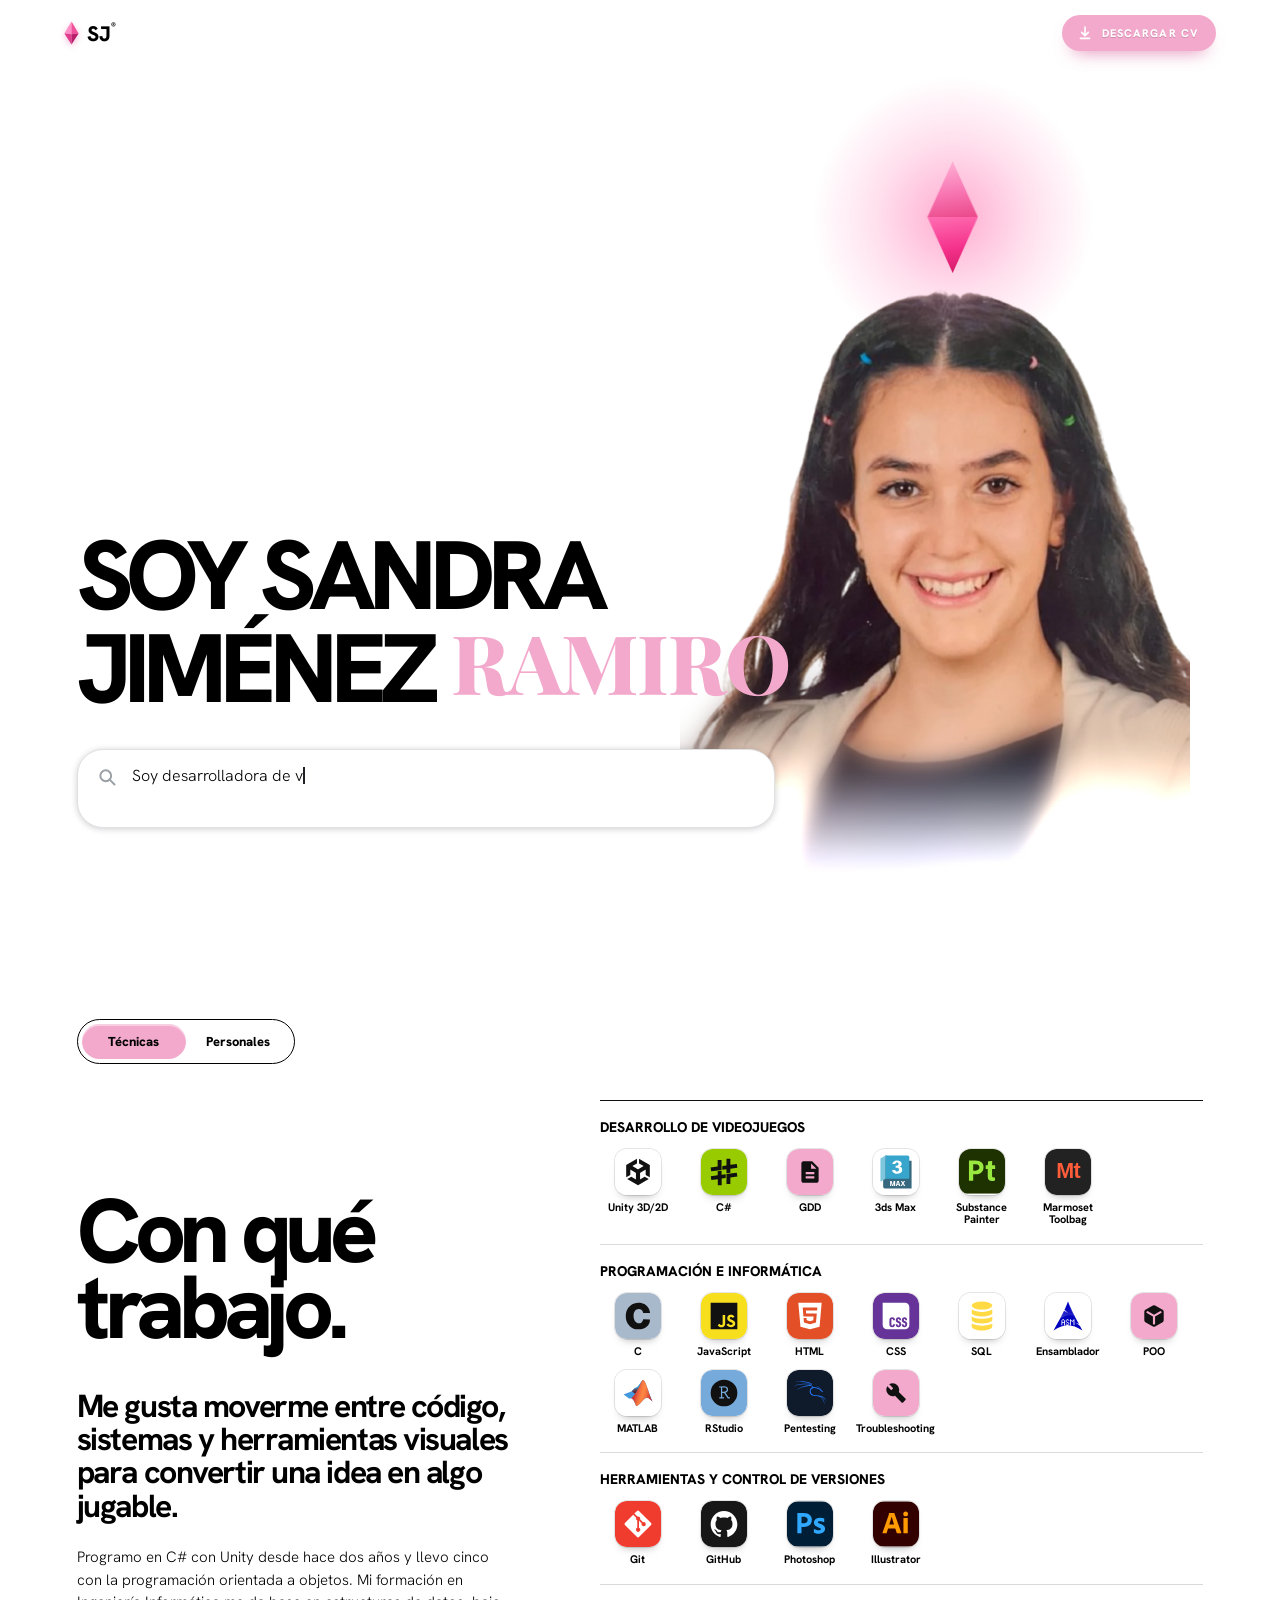
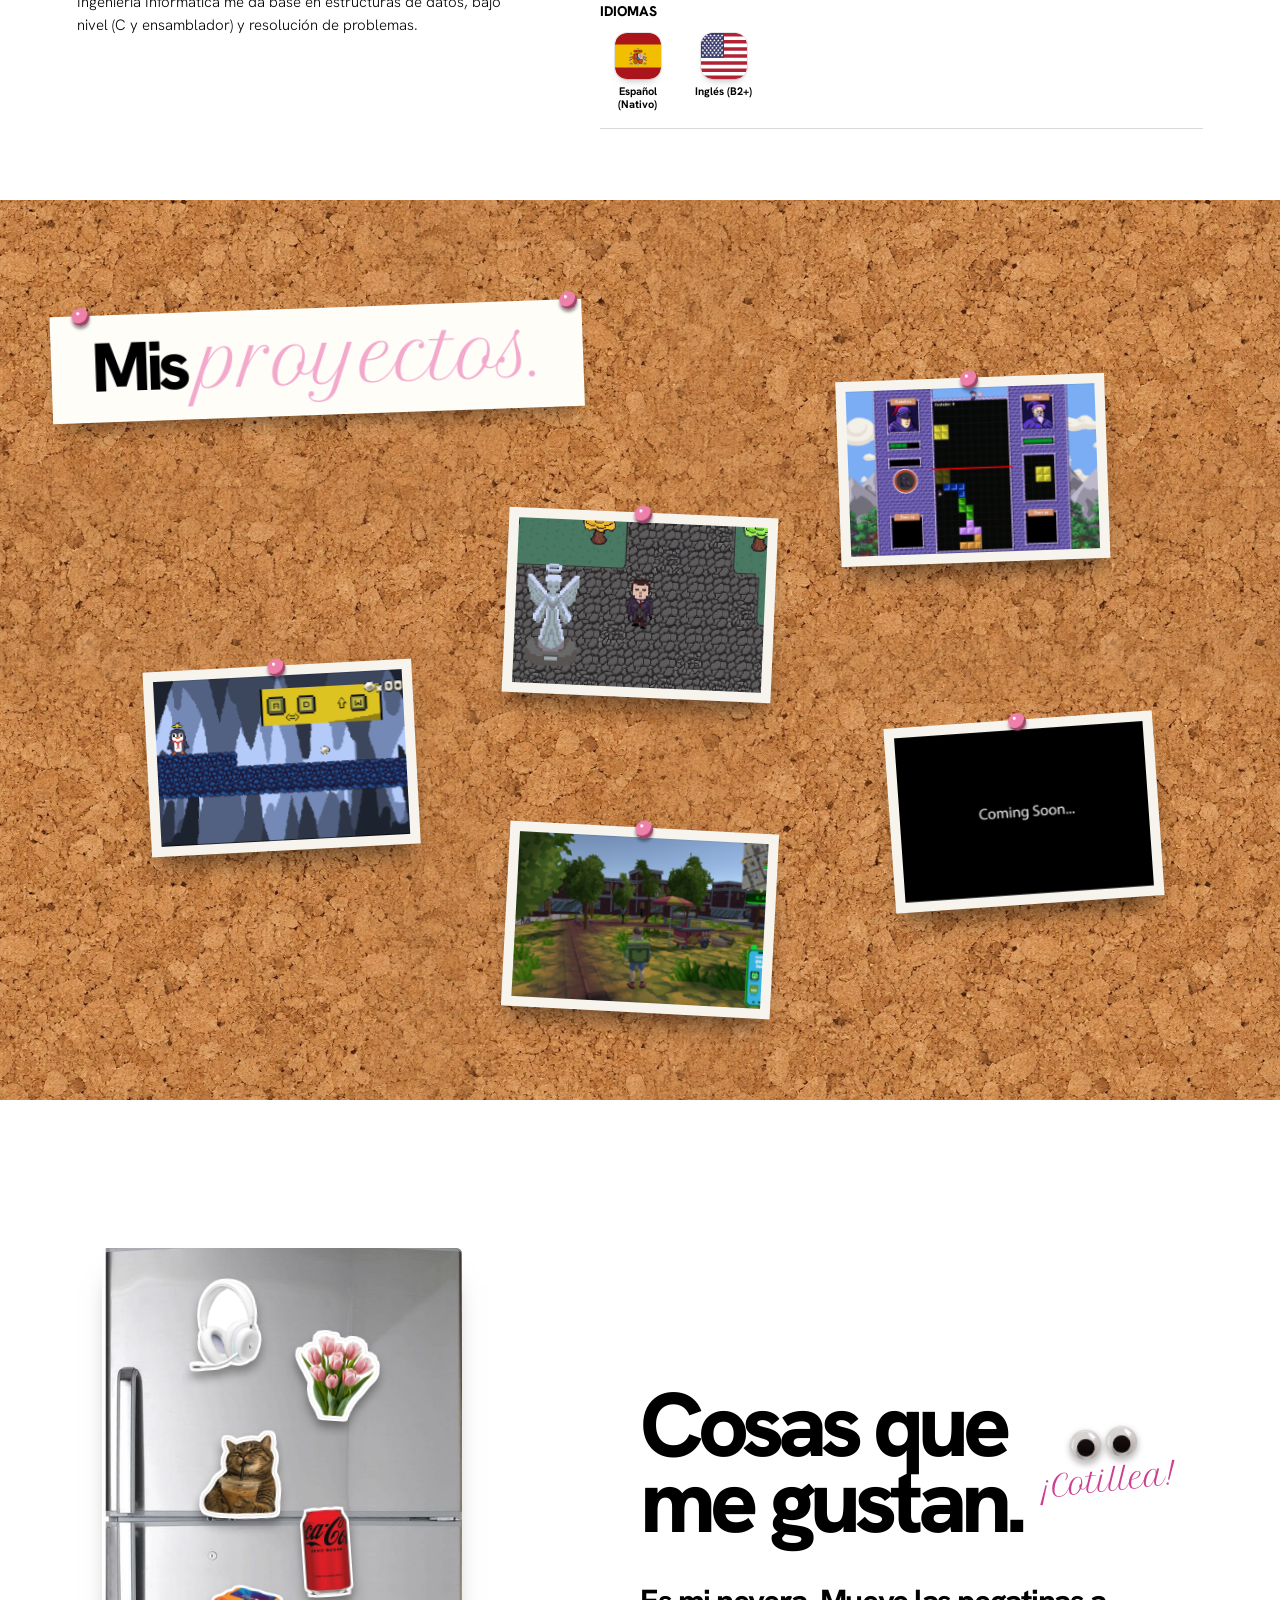
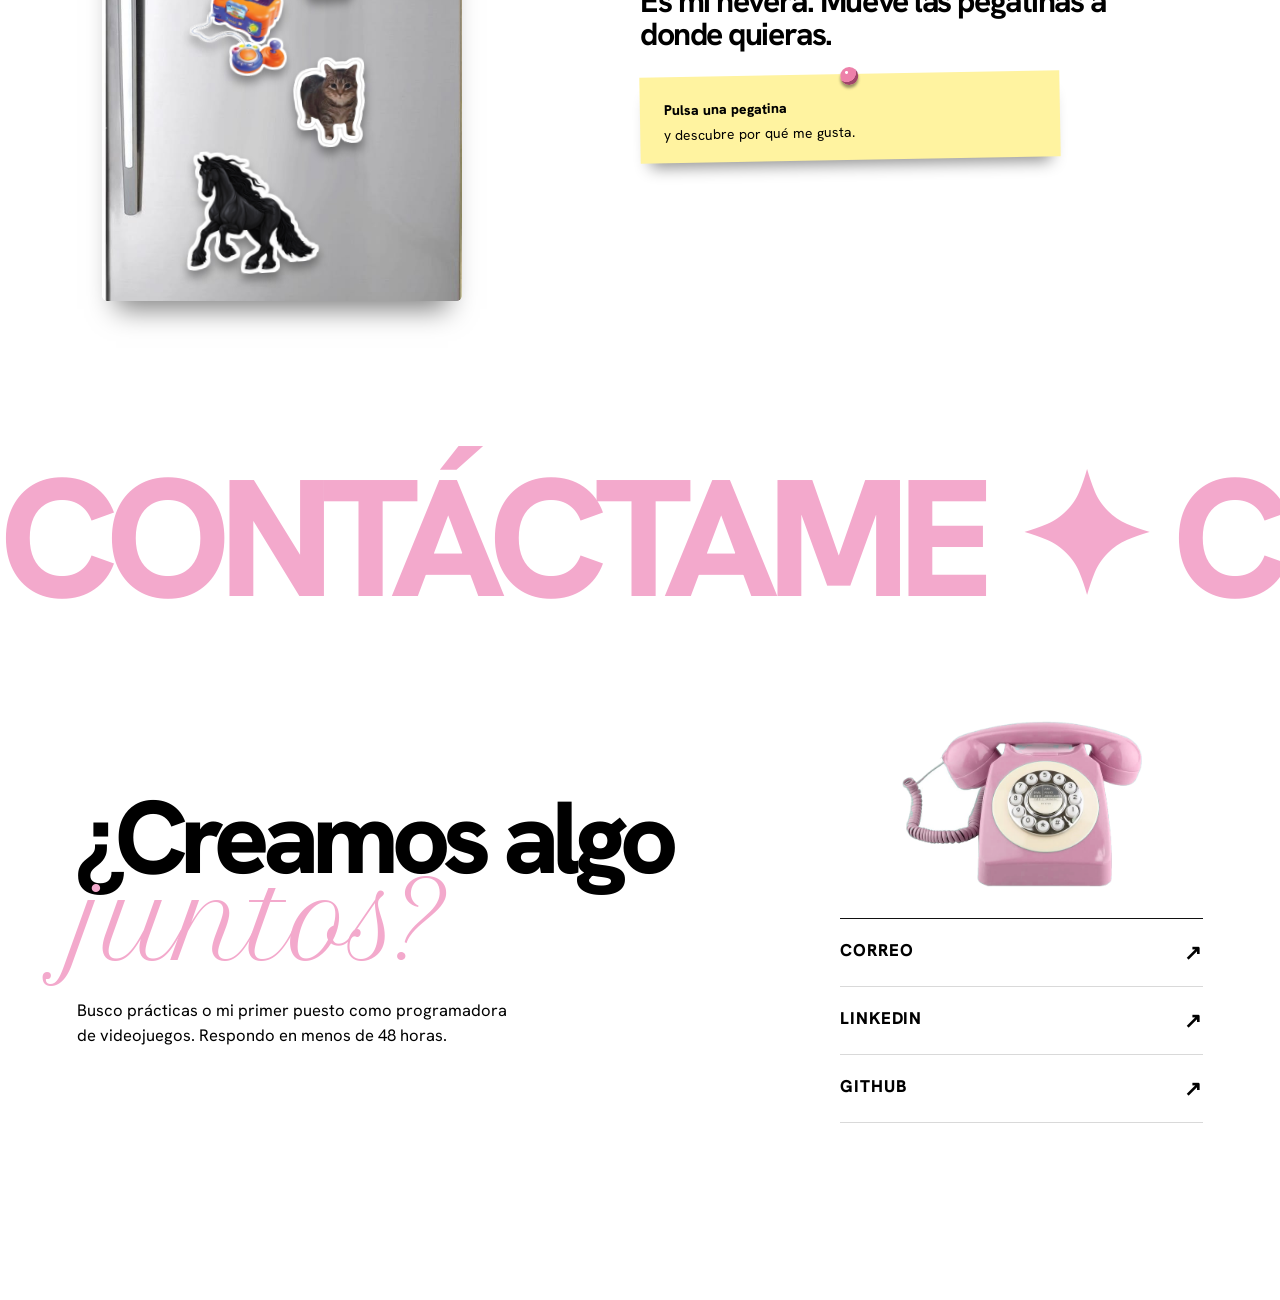
==== index.html @ c9db54e5 "Add files via upload" ====
<!--
  ════════════════════════════════════════════════════════════════
  PORTFOLIO DE SANDRA JIMÉNEZ RAMIRO
  index.html: estructura y contenido de la página (una sola página).
  El aspecto está en style.css y la interactividad en script.js.
  ════════════════════════════════════════════════════════════════
-->
<!doctype html>
<html lang="es">
<head>
  <!-- Codificación de caracteres: permite tildes, ñ y emojis -->
  <meta charset="utf-8">
  <!-- Hace que la web se adapte al ancho de cada dispositivo (móvil, tablet, ordenador) -->
  <meta name="viewport" content="width=device-width,initial-scale=1">
  <!-- Descripción que muestran los buscadores como Google -->
  <meta name="description" content="Sandra Jiménez Ramiro — Portfolio de Diseño y Desarrollo de Videojuegos.">
  <!-- Título de la pestaña del navegador -->
  <title>Sandra Jiménez Ramiro — Portfolio</title>
  <!-- Conexión anticipada con Google Fonts para que la tipografía cargue antes -->
  <link rel="preconnect" href="https://fonts.googleapis.com">
  <link rel="preconnect" href="https://fonts.gstatic.com" crossorigin>
  <!-- Tipografía principal: Hanken Grotesk (pesos 300, 400, 700 y 800) -->
  <link href="https://fonts.googleapis.com/css2?family=Hanken+Grotesk:wght@300;400;700;800&display=swap" rel="stylesheet">
  <!-- Iconos de la pestaña (favicon) y del acceso directo en iPhone -->
  <link rel="icon" href="assets/favicon.svg" type="image/svg+xml">
  <link rel="icon" href="assets/favicon-32.png" sizes="32x32" type="image/png">
  <link rel="apple-touch-icon" href="assets/apple-touch-icon.png">
  <!-- Hoja de estilos de toda la página -->
  <link rel="stylesheet" href="style.css">
</head>
<body>

<!-- Iconos reutilizables (sprite SVG): "i-image" es el icono de foto vacía y "i-play" el triángulo de reproducir.
     Se usan más abajo con <use href="#i-image"/>. Este bloque no se ve en pantalla. -->
<svg width="0" height="0" style="position:absolute" aria-hidden="true">
  <symbol id="i-image" viewBox="0 0 24 24" fill="none" stroke="currentColor" stroke-width="1.5" stroke-linecap="round" stroke-linejoin="round"><rect x="3" y="4" width="18" height="16" rx="2"/><circle cx="9" cy="10" r="1.6"/><path d="M21 16l-5.5-5.5L6 20"/></symbol>
  <symbol id="i-play" viewBox="0 0 24 24"><path d="M8 5.5v13l11-6.5z" fill="currentColor"/></symbol>
</svg>

<!-- ═════════ BARRA SUPERIOR: logo con plumbob a la izquierda y botón del CV a la derecha ═════════ -->
<header class="topbar">
  <!-- Logo: plumbob + "SJ®". Al pulsarlo vuelve al principio de la página -->
  <a class="brand" href="#top" aria-label="Sandra Jiménez, volver arriba"><svg class="brand-pb" viewBox="13 2 38 60" aria-hidden="true"><polygon points="32,3 14,33 32,35" fill="#FF8DC6"/><polygon points="32,3 50,33 32,35" fill="#F0509A"/><polygon points="14,33 32,61 32,35" fill="#E03B8C"/><polygon points="50,33 32,61 32,35" fill="#B81F6A"/></svg><b>SJ<span>®</span></b></a>
  <!-- Botón para descargar el CV (el PDF está en assets/cv/) -->
  <a class="cv-button cv-nav" href="assets/cv/CV_Sandra_Jimenez_Ramiro.pdf" download="CV_Sandra_Jimenez_Ramiro.pdf"><svg viewBox="0 0 24 24" fill="none" stroke="currentColor" stroke-width="2.4" stroke-linecap="round" stroke-linejoin="round" aria-hidden="true"><path d="M12 3v12"/><path d="M7 11l5 5 5-5"/><path d="M5 20h14"/></svg>DESCARGAR CV</a>
</header>

<!-- Contenido principal de la página -->
<main id="top">

  <!-- ═════════ PORTADA: nombre, buscador con el texto que se escribe solo y foto con el plumbob ═════════ -->
  <section class="hero">
    <div class="hero-copy-wrap">
      <!-- Nombre. "RAMIRO" va dos veces: la primera (invisible) reserva el hueco y la segunda (#ram) cambia de tipografía -->
      <div class="hero-title">
        <h1>SOY SANDRA<br><span>JIMÉNEZ</span> <em class="ram"><span class="ram-size">RAMIRO</span><span id="ram" aria-hidden="true">RAMIRO</span></em></h1>
      </div>
      <!-- Barra tipo buscador: script.js escribe este texto letra a letra -->
      <div class="type-bar search"><svg viewBox="0 0 24 24" aria-hidden="true"><circle cx="10.5" cy="10.5" r="6.5"/><path d="M15.5 15.5L21 21"/></svg><p id="type-text">Soy desarrolladora de videojuegos con base en Ingeniería Informática. <b>Programo gameplay e integro sistemas en Unity y C#.</b></p></div>
    </div>


    <!-- Foto de Sandra con el plumbob 3D que gira encima (las caras del plumbob las crea script.js) -->
    <div class="me-stage">
      <img draggable="false" src="assets/me-hero.webp" alt="Sandra Jiménez Ramiro" width="439" height="568" fetchpriority="high">
      <div class="pb-wrap" aria-hidden="true"><i class="pb-glow"></i><i class="sp sp1"></i><i class="sp sp2"></i><i class="sp sp3"></i><div class="pb-scene"><div class="plumbob" id="plumbob"></div></div></div>
    </div>

  </section>


  <!-- ═════════ HABILIDADES: interruptor entre técnicas y personales ═════════ -->
  <section id="skills" class="skills-section">
    <!-- Interruptor de dos pestañas. La bolita rosa (.sk-thumb) se desliza a la pestaña activa -->
    <div class="sk-switch" role="tablist" aria-label="Tipo de habilidades"><button class="sk-tab is-on" role="tab" id="tab-hard" aria-selected="true" aria-controls="panel-hard" type="button">Técnicas</button><button class="sk-tab" role="tab" id="tab-soft" aria-selected="false" aria-controls="panel-soft" tabindex="-1" type="button">Personales</button><i class="sk-thumb" aria-hidden="true"></i></div>
    <!-- Los dos paneles ocupan el mismo sitio; solo se ve el activo -->
    <div class="sk-panels">
    <!-- Panel 1: habilidades técnicas (texto a la izquierda, lista de iconos a la derecha) -->
    <div class="skills-layout sk-panel is-on" id="panel-hard" role="tabpanel" aria-labelledby="tab-hard">
      <div class="skills-intro">
        <h2>Con qué<br>trabajo.</h2>
        <p class="large-copy">Me gusta moverme entre código, sistemas y herramientas visuales para convertir una idea en algo jugable.</p>
        <p class="small-copy">Programo en C# con Unity desde hace dos años y llevo cinco con la programación orientada a objetos. Mi formación en Ingeniería Informática me da base en estructuras de datos, bajo nivel (C y ensamblador) y resolución de problemas.</p>
      </div>

      <!-- Lista de habilidades por categorías. Cada <li> es un icono con su nombre -->
      <div class="skill-list">
      <!-- Categoría: desarrollo de videojuegos -->
      <div class="skill-row">
        <h3>DESARROLLO DE VIDEOJUEGOS</h3>
        <ul class="chips">
          <li><img draggable="false" src="assets/icons/unity.svg" alt="" width="46" height="46" loading="lazy"><span>Unity 3D/2D</span></li>
          <li><img draggable="false" src="assets/icons/csharp.svg" alt="" width="46" height="46" loading="lazy"><span>C#</span></li>
          <li><img draggable="false" src="assets/icons/gdd.svg" alt="" width="46" height="46" loading="lazy"><span>GDD</span></li>
          <li><img draggable="false" src="assets/icons/3ds-max.svg" alt="" width="46" height="46" loading="lazy"><span>3ds Max</span></li>
          <li><img draggable="false" src="assets/icons/substance-painter.svg" alt="" width="46" height="46" loading="lazy"><span>Substance Painter</span></li>
          <li><img draggable="false" src="assets/icons/marmoset-toolbag.svg" alt="" width="46" height="46" loading="lazy"><span>Marmoset Toolbag</span></li>
        </ul>
      </div>

      <!-- Categoría: programación e informática -->
      <div class="skill-row">
        <h3>PROGRAMACIÓN E INFORMÁTICA</h3>
        <ul class="chips">
          <li><img draggable="false" src="assets/icons/c.svg" alt="" width="46" height="46" loading="lazy"><span>C</span></li>
          <li><img draggable="false" src="assets/icons/javascript.svg" alt="" width="46" height="46" loading="lazy"><span>JavaScript</span></li>
          <li><img draggable="false" src="assets/icons/html5.svg" alt="" width="46" height="46" loading="lazy"><span>HTML</span></li>
          <li><img draggable="false" src="assets/icons/css.svg" alt="" width="46" height="46" loading="lazy"><span>CSS</span></li>
          <li><img draggable="false" src="assets/icons/sql.svg" alt="" width="46" height="46" loading="lazy"><span>SQL</span></li>
          <li><img draggable="false" src="assets/icons/ensamblador.svg" alt="" width="46" height="46" loading="lazy"><span>Ensamblador</span></li>
          <li><img draggable="false" src="assets/icons/poo.svg" alt="" width="46" height="46" loading="lazy"><span>POO</span></li>
          <li><img draggable="false" src="assets/icons/matlab.svg" alt="" width="46" height="46" loading="lazy"><span>MATLAB</span></li>
          <li><img draggable="false" src="assets/icons/rstudio.svg" alt="" width="46" height="46" loading="lazy"><span>RStudio</span></li>
          <li><img draggable="false" src="assets/icons/pentesting.svg" alt="" width="46" height="46" loading="lazy"><span>Pentesting</span></li>
          <li><img draggable="false" src="assets/icons/troubleshooting.svg" alt="" width="46" height="46" loading="lazy"><span>Troubleshooting</span></li>
        </ul>
      </div>

      <!-- Categoría: herramientas y control de versiones -->
      <div class="skill-row">
        <h3>HERRAMIENTAS Y CONTROL DE VERSIONES</h3>
        <ul class="chips">
          <li><img draggable="false" src="assets/icons/git.svg" alt="" width="46" height="46" loading="lazy"><span>Git</span></li>
          <li><img draggable="false" src="assets/icons/github.svg" alt="" width="46" height="46" loading="lazy"><span>GitHub</span></li>
          <li><img draggable="false" src="assets/icons/photoshop.svg" alt="" width="46" height="46" loading="lazy"><span>Photoshop</span></li>
          <li><img draggable="false" src="assets/icons/illustrator.svg" alt="" width="46" height="46" loading="lazy"><span>Illustrator</span></li>
        </ul>
      </div>

      <!-- Categoría: idiomas -->
      <div class="skill-row">
        <h3>IDIOMAS</h3>
        <ul class="chips">
          <li><img draggable="false" src="assets/icons/es.svg" alt="" width="46" height="46" loading="lazy"><span>Español (Nativo)</span></li>
          <li><img draggable="false" src="assets/icons/en.svg" alt="" width="46" height="46" loading="lazy"><span>Inglés (B2+)</span></li>
        </ul>
      </div>
      </div>
    </div>
    <!-- Panel 2: habilidades personales con barras estilo Los Sims.
         Para cambiar un nivel: --lv (número de barras llenas), el texto "Nivel X" y aria-valuenow -->
    <div class="skills-layout sk-panel" id="panel-soft" role="tabpanel" aria-labelledby="tab-soft" inert>
      <div class="skills-intro">
        <h2>Cómo<br>trabajo.</h2>
        <p class="large-copy">Las habilidades que no vienen con icono.</p>
        <p class="small-copy">He trabajado en equipo, en pareja y en solitario, siempre con entregas de un cuatrimestre: sé organizarme con metodologías ágiles y cumplir plazos.</p>
      </div>
      <ul class="sim-list">
        <li class="sim" style="--lv:9"><div class="sim-top"><h3>Trabajo en equipo</h3><span class="sim-lv">Nivel 9</span></div><div class="sim-bar" role="meter" aria-label="Trabajo en equipo" aria-valuemin="0" aria-valuemax="10" aria-valuenow="9"><i></i><i></i><i></i><i></i><i></i><i></i><i></i><i></i><i></i><i></i></div></li>
        <li class="sim" style="--lv:8"><div class="sim-top"><h3>Comunicación</h3><span class="sim-lv">Nivel 8</span></div><div class="sim-bar" role="meter" aria-label="Comunicación" aria-valuemin="0" aria-valuemax="10" aria-valuenow="8"><i></i><i></i><i></i><i></i><i></i><i></i><i></i><i></i><i></i><i></i></div></li>
        <li class="sim" style="--lv:9"><div class="sim-top"><h3>Resolución de problemas</h3><span class="sim-lv">Nivel 9</span></div><div class="sim-bar" role="meter" aria-label="Resolución de problemas" aria-valuemin="0" aria-valuemax="10" aria-valuenow="9"><i></i><i></i><i></i><i></i><i></i><i></i><i></i><i></i><i></i><i></i></div></li>
        <li class="sim" style="--lv:8"><div class="sim-top"><h3>Creatividad</h3><span class="sim-lv">Nivel 8</span></div><div class="sim-bar" role="meter" aria-label="Creatividad" aria-valuemin="0" aria-valuemax="10" aria-valuenow="8"><i></i><i></i><i></i><i></i><i></i><i></i><i></i><i></i><i></i><i></i></div></li>
        <li class="sim" style="--lv:8"><div class="sim-top"><h3>Adaptabilidad</h3><span class="sim-lv">Nivel 8</span></div><div class="sim-bar" role="meter" aria-label="Adaptabilidad" aria-valuemin="0" aria-valuemax="10" aria-valuenow="8"><i></i><i></i><i></i><i></i><i></i><i></i><i></i><i></i><i></i><i></i></div></li>
        <li class="sim" style="--lv:7"><div class="sim-top"><h3>Gestión del tiempo</h3><span class="sim-lv">Nivel 7</span></div><div class="sim-bar" role="meter" aria-label="Gestión del tiempo" aria-valuemin="0" aria-valuemax="10" aria-valuenow="7"><i></i><i></i><i></i><i></i><i></i><i></i><i></i><i></i><i></i><i></i></div></li>
      </ul>
    </div>
    </div>
  </section>



  <!-- ═════════ PROYECTOS: tablero de corcho interactivo ═════════
       Las tarjetas se pueden arrastrar; al pulsar una se abre su ficha (notas, fotos, tráiler y botón de jugar).
       Los datos de cada proyecto están en PROJECTS, al principio de script.js. -->
  <section id="work" class="work-section" aria-label="Proyectos">
    <div class="board" id="board" tabindex="0" aria-label="Tablero de proyectos. Arrastra el tablero para moverte, arrastra cualquier pieza para cambiarla de sitio y pulsa un proyecto para abrirlo.">
      <!-- Franjas finas en los bordes: en pantallas táctiles permiten hacer scroll cuando el tablero está activado -->
      <i class="edge-scroll edge-l" aria-hidden="true"></i><i class="edge-scroll edge-r" aria-hidden="true"></i>
      <!-- Botón para volver del detalle de un proyecto al tablero (oculto hasta abrir uno) -->
      <button class="back-button" id="back-button" type="button" hidden>← Volver a los proyectos</button>
      <!-- Solo en pantallas táctiles: activa o desactiva el desplazamiento del tablero con el dedo -->
      <button class="pan-button" id="pan-button" type="button" aria-pressed="false">Activar tablero</button>

      <!-- "Mundo": la superficie de corcho, más grande que la pantalla, que se desplaza al arrastrar -->
      <div class="world" id="world">
        <!-- Capa 1: el tablero con el título y las tarjetas de los proyectos -->
        <div class="layer layer-board" id="layer-board">
          <!-- Cartel "Mis proyectos." (fijo, no se arrastra) -->
          <div class="piece is-static board-title" id="board-title">
            <div class="piece-inner">
              <h2>Mis <span>proyectos.</span></h2>
              <i class="pin pin-l"></i><i class="pin pin-r"></i>
            </div>
          </div>

        <!-- Tarjeta: The Rubbish Pathfinder. La portada se pone desde script.js -->
        <article class="piece project-card" data-project="rubbish" tabindex="0" role="button" aria-label="The Rubbish Pathfinder, 2024. Abrir proyecto">
          <div class="piece-inner">
            <div class="project-cover cover-rubbish">
              <svg class="cover-glyph" aria-hidden="true"><use href="#i-image"/></svg>
              <div class="cover-overlay">
                <h3>The Rubbish Pathfinder</h3>
                <span>2024</span>
              </div>
            </div>
            <i class="pin"></i>
          </div>
        </article>

        <!-- Tarjeta: Whispers of Vanished Case. La portada se pone desde script.js -->
        <article class="piece project-card" data-project="whispers" tabindex="0" role="button" aria-label="Whispers of Vanished Case, 2024. Abrir proyecto">
          <div class="piece-inner">
            <div class="project-cover cover-whispers">
              <svg class="cover-glyph" aria-hidden="true"><use href="#i-image"/></svg>
              <div class="cover-overlay">
                <h3>Whispers of<br>Vanished Case</h3>
                <span>2024</span>
              </div>
            </div>
            <i class="pin"></i>
          </div>
        </article>

        <!-- Tarjeta: Clashing Blocks. La portada se pone desde script.js -->
        <article class="piece project-card" data-project="clashing" tabindex="0" role="button" aria-label="Clashing Blocks, 2024. Abrir proyecto">
          <div class="piece-inner">
            <div class="project-cover cover-clashing">
              <svg class="cover-glyph" aria-hidden="true"><use href="#i-image"/></svg>
              <div class="cover-overlay">
                <h3>Clashing Blocks</h3>
                <span>2024</span>
              </div>
            </div>
            <i class="pin"></i>
          </div>
        </article>

        <!-- Tarjeta: Dash&amp;Dine. La portada se pone desde script.js -->
        <article class="piece project-card" data-project="dashdine" tabindex="0" role="button" aria-label="Dash&amp;Dine, 2025. Abrir proyecto">
          <div class="piece-inner">
            <div class="project-cover cover-dash">
              <svg class="cover-glyph" aria-hidden="true"><use href="#i-image"/></svg>
              <div class="cover-overlay">
                <h3>Dash&amp;Dine</h3>
                <span>2025</span>
              </div>
            </div>
            <i class="pin"></i>
          </div>
        </article>

        <!-- Tarjeta: The Last Beacon (próximamente). La portada se pone desde script.js -->
        <article class="piece project-card" data-project="beacon" tabindex="0" role="button" aria-label="The Last Beacon, 2026. Abrir proyecto">
          <div class="piece-inner">
            <div class="project-cover cover-beacon">
              <svg class="cover-glyph" aria-hidden="true"><use href="#i-image"/></svg>
              <div class="cover-overlay">
                <h3>The Last Beacon</h3>
                <span>2026</span><em>Próximamente</em>
              </div>
            </div>
            <i class="pin"></i>
          </div>
        </article>
        </div>

        <!-- Capa 2: la ficha del proyecto abierto (script.js la rellena al pulsar una tarjeta) -->
        <div class="layer layer-detail" id="layer-detail" aria-live="polite"></div>
      </div>
      <!-- Nota ampliada: aparece al pulsar una nota de la ficha para leer todo el texto -->
      <div class="note-zoom" id="note-zoom" hidden><div class="nz-card" role="dialog" aria-modal="true" aria-label="Nota ampliada"><button class="nz-x" type="button" aria-label="Cerrar la nota">×</button><div class="nz-body"></div></div></div>
    </div>
  </section>



  <section id="about" class="about-section">
    <!-- ═════════ SOBRE MÍ: la nevera ═════════ -->
    <!-- Nevera: foto de fondo, congelador y puerta de abajo que se abren, y pegatinas que se arrastran -->
    <div class="fridge" id="fridge" role="group" aria-label="Nevera con pegatinas que se pueden mover">
      <!-- Foto de la nevera cerrada -->
      <img class="fridge-img" src="assets/fridge.jpg" alt="" draggable="false">
      <!-- Interior del congelador (easter egg): cinta "Bugs" y varios bugs congelados en cubitos -->
      <div class="fz-inside" id="fz-inside"><i class="fz-frost"></i><span class="fz-tape" aria-hidden="true">Bugs</span><div class="fz-tray"><i></i><button class="fz-bug" type="button" style="--rot:-30deg;--hue:90deg" aria-label="Otro bug congelado" tabindex="-1"><svg viewBox="0 0 40 40" aria-hidden="true"><g stroke="#2a1a22" stroke-width="2" stroke-linecap="round" fill="none"><path d="M14 18l-7-4M14 23H6M15 28l-6 5M26 18l7-4M26 23h8M25 28l6 5M17 11l-3-6M23 11l3-6"/></g><ellipse cx="20" cy="24" rx="8" ry="10" fill="#E03B8C"/><path d="M20 14v20" stroke="#2a1a22" stroke-width="1.6"/><circle cx="20" cy="12.5" r="4.5" fill="#2a1a22"/><circle cx="16.5" cy="21" r="1.6" fill="#2a1a22"/><circle cx="23.5" cy="26" r="1.6" fill="#2a1a22"/><circle cx="17" cy="28.5" r="1.3" fill="#2a1a22"/></svg></button><i></i><i></i><button class="fz-bug" id="fz-bug" type="button" style="--rot:18deg;--hue:0deg" aria-label="Un bug congelado en un cubito de hielo" tabindex="-1"><svg viewBox="0 0 40 40" aria-hidden="true"><g stroke="#2a1a22" stroke-width="2" stroke-linecap="round" fill="none"><path d="M14 18l-7-4M14 23H6M15 28l-6 5M26 18l7-4M26 23h8M25 28l6 5M17 11l-3-6M23 11l3-6"/></g><ellipse cx="20" cy="24" rx="8" ry="10" fill="#E03B8C"/><path d="M20 14v20" stroke="#2a1a22" stroke-width="1.6"/><circle cx="20" cy="12.5" r="4.5" fill="#2a1a22"/><circle cx="16.5" cy="21" r="1.6" fill="#2a1a22"/><circle cx="23.5" cy="26" r="1.6" fill="#2a1a22"/><circle cx="17" cy="28.5" r="1.3" fill="#2a1a22"/></svg></button><i></i><i></i><button class="fz-bug" type="button" style="--rot:160deg;--hue:200deg" aria-label="Un tercer bug congelado" tabindex="-1"><svg viewBox="0 0 40 40" aria-hidden="true"><g stroke="#2a1a22" stroke-width="2" stroke-linecap="round" fill="none"><path d="M14 18l-7-4M14 23H6M15 28l-6 5M26 18l7-4M26 23h8M25 28l6 5M17 11l-3-6M23 11l3-6"/></g><ellipse cx="20" cy="24" rx="8" ry="10" fill="#E03B8C"/><path d="M20 14v20" stroke="#2a1a22" stroke-width="1.6"/><circle cx="20" cy="12.5" r="4.5" fill="#2a1a22"/><circle cx="16.5" cy="21" r="1.6" fill="#2a1a22"/><circle cx="23.5" cy="26" r="1.6" fill="#2a1a22"/><circle cx="17" cy="28.5" r="1.3" fill="#2a1a22"/></svg></button></div></div>
      <!-- Puerta del congelador: cara de fuera (con el tirador) y cara de dentro (al pulsarla se cierra) -->
      <div class="fz-door" id="fz-door"><div class="fr-front fz-front" id="fz-front"><button class="fr-handle fz-handle" id="fz-handle" type="button" aria-label="Abrir el congelador" aria-expanded="false"></button></div><button class="fr-back fz-back" id="fz-back" type="button" aria-label="Cerrar el congelador" tabindex="-1"><i></i><i></i></button></div>
      <!-- Interior de la nevera (easter egg): luz, estantes, cajón y la galleta de la fortuna en un plato -->
      <div class="fr-inside" id="fr-inside"><i class="fr-light"></i><i class="fr-shelf s1"></i><i class="fr-shelf s2"></i><i class="fr-drawer"></i><button class="fr-cookie" id="fr-cookie" type="button" aria-label="Coger la galleta de la fortuna" tabindex="-1"><span class="fr-plate"></span><img class="fr-ck-r" src="assets/cookie-r.png" alt="" draggable="false"><img class="fr-ck-l" src="assets/cookie-l.png" alt="" draggable="false"></button><span class="fr-note" aria-hidden="true">¡coge una!</span></div>
      <!-- Puerta de abajo: cara de fuera (con el tirador) y cara de dentro (al pulsarla se cierra) -->
      <div class="fr-door" id="fr-door"><div class="fr-front" id="fr-front"><button class="fr-handle" id="fr-handle" type="button" aria-label="Abrir la nevera" aria-expanded="false"></button></div><button class="fr-back" id="fr-back" type="button" aria-label="Cerrar la nevera" tabindex="-1"><i></i><i></i><i></i></button></div>
      <!-- Pegatinas. data-x / data-y: posición inicial en % de la nevera; data-r: giro en grados;
           data-name: título de la nota amarilla; data-why: el motivo que aparece al pulsarla -->
      <div class="stk stk-i stk-pic" tabindex="0" role="button" aria-label="Pegatina Cascos" data-name="Cascos" data-why="Desde siempre me ha gustado mucho escuchar música, forma parte de mi rutina y me ayuda a desconectar!" data-x="24" data-y="5" data-r="-5"><img src="assets/stickers/cascos.png" alt="" draggable="false"></div>
      <div class="stk stk-i stk-pic" tabindex="0" role="button" aria-label="Pegatina Tulipanes" data-name="Tulipanes" data-why="Son mis flores favoritas, siempre me han gustado por su simplicidad y belleza." data-x="54" data-y="13" data-r="4"><img src="assets/stickers/tulipanes.png" alt="" draggable="false"></div>
      <div class="stk stk-i stk-pic" tabindex="0" role="button" aria-label="Pegatina Café" data-name="Café" data-why="Soy de esas personas que si no se toman su café de por la mañana no son personas." data-x="28" data-y="28" data-r="3"><img src="assets/stickers/cafe.png" alt="" draggable="false"></div>
      <div class="stk stk-i stk-pic" tabindex="0" role="button" aria-label="Pegatina Coca Cola Zero" data-name="Coca Cola Zero" data-why="Porque es mi bebida favorita" data-x="56" data-y="40" data-r="-4"><img src="assets/stickers/cocacolazero.png" alt="" draggable="false"></div>
      <div class="stk stk-i stk-pic" tabindex="0" role="button" aria-label="Pegatina Consola" data-name="Consola" data-why="La consola con la que descubrí mi pasión por los videojuegos." data-x="25" data-y="52" data-r="5"><img src="assets/stickers/consola.png" alt="" draggable="false"></div>
      <div class="stk stk-i stk-pic" tabindex="0" role="button" aria-label="Pegatina Gato" data-name="Gato" data-why="Los gatos son mis animales favoritos: independientes, cariñosos cuando quieren y siempre con cara de saber algo que tú no sabes." data-x="54" data-y="63" data-r="-3"><img src="assets/stickers/gato.png" alt="" draggable="false"></div>
      <div class="stk stk-i stk-horse" tabindex="0" role="button" aria-label="Pegatina Caballo" data-name="Caballo" data-why="Me encantan los caballos desde pequeña: son elegantes, fuertes y tienen un carácter muy noble." data-x="20" data-y="77" data-r="-4"><img src="assets/stickers/horse-sticker.png" alt="" draggable="false"></div>
    </div>
    <!-- Texto de la sección: título, ojos saltones que siguen al cursor, frase y nota amarilla con el motivo de cada pegatina -->
    <div class="skills-intro about-copy">
      <div class="about-head"><h2>Cosas que<br>me gustan.</h2><div class="look"><button class="eyes" id="eyes" type="button" aria-label="Ojos saltones. Púlsalos para que las pupilas reboten"><i class="eye"><img src="assets/eye-l.png" alt="" draggable="false"><b></b></i><i class="eye"><img src="assets/eye-r.png" alt="" draggable="false"><b></b></i></button><span class="eyes-note" aria-hidden="true">¡Cotillea!</span></div></div>
      <p class="large-copy">Es mi nevera. Mueve las pegatinas a donde quieras.</p>
      <div class="why" id="why" aria-live="polite"><h4>Pulsa una pegatina</h4><p>y descubre por qué me gusta.</p><i class="pin"></i></div>
    </div>
  </section>


  <!-- ═════════ CONTACTO: cinta "CONTÁCTAME", título, teléfono que suena y enlaces ═════════ -->
  <section id="contact" class="contact-section">
    <!-- Cinta de texto que se desplaza sin parar (el texto va dos veces para que el bucle no tenga saltos) -->
    <div class="marquee">
      <div>CONTÁCTAME ✦ CONTÁCTAME ✦ CONTÁCTAME ✦ CONTÁCTAME ✦ </div>
      <div>CONTÁCTAME ✦ CONTÁCTAME ✦ CONTÁCTAME ✦ CONTÁCTAME ✦ </div>
    </div>

    <div class="contact-content">
      <div>
        <h2>¿Creamos algo<br><span>juntos?</span></h2>
        <!-- Frase para reclutadores debajo del título -->
        <p class="contact-note">Busco prácticas o mi primer puesto como programadora de videojuegos. Respondo en menos de 48 horas.</p>
      </div>
      <!-- Columna derecha: teléfono antiguo (al pulsarlo abre el correo) y enlaces -->
      <div class="contact-side">
        <a class="phone" href="mailto:sandra.jimenezramiro@gmail.com" aria-label="Contesta la llamada: envíame un correo">
        <span class="rings" aria-hidden="true"><i style="--i:0"></i><i style="--i:1"></i><i style="--i:2"></i></span>
        <span class="ring-txt ring-a" aria-hidden="true">¡ring!</span><span class="ring-txt ring-b" aria-hidden="true">¡ring!</span>
        <span class="phone-body"><img draggable="false" src="assets/phone-pink.png" alt=""></span>
      </a>
        <!-- Enlaces de contacto -->
        <div class="contact-links">
        <a href="mailto:sandra.jimenezramiro@gmail.com">CORREO <span>↗</span></a>
        <a href="https://www.linkedin.com/in/sandra-jim%C3%A9nez-ramiro/" target="_blank" rel="noreferrer">LINKEDIN <span>↗</span></a>
        <a href="https://github.com/SanJiRa-03" target="_blank" rel="noreferrer">GITHUB <span>↗</span></a>
        </div>
      </div>
    </div>
  </section>
</main>

<!-- ═════════ GALLETA DE LA FORTUNA ampliada (ventana que se abre desde la nevera) ═════════
     Las frases están en FORTUNES, en script.js -->
<dialog class="fortune-box" id="fortune-box" aria-labelledby="fb-title">
  <button class="fb-x" id="fb-close" type="button" aria-label="Cerrar">×</button>
  <h2 class="fb-title" id="fb-title">Cosas que me digo<br><span>cada vez que programo.</span></h2>
  <button class="fb-cookie" id="fb-cookie" type="button" aria-label="Abrir la galleta">
    <img draggable="false" class="fb-r" src="assets/cookie-r.png" alt="">
    <span class="fb-slip"><span class="fb-track" id="fb-track" aria-hidden="true"></span></span>
    <img draggable="false" class="fb-l" src="assets/cookie-l.png" alt="">
  </button>
  <p class="sr-only" id="fb-text" aria-live="polite"></p>
  <button class="fb-again" id="fb-again" type="button">Abrir otra</button>
</dialog>

<!-- Plumbob fijo abajo a la derecha: vuelve al principio de la página -->
<button class="to-top" id="to-top" type="button" aria-label="Volver arriba"><span class="to-top-pb"><svg viewBox="13 2 38 60" aria-hidden="true"><polygon points="32,3 14,33 32,35" fill="#FF8DC6"/><polygon points="32,3 50,33 32,35" fill="#F0509A"/><polygon points="14,33 32,61 32,35" fill="#E03B8C"/><polygon points="50,33 32,61 32,35" fill="#B81F6A"/></svg></span></button>

<!-- Interactividad de toda la página -->
<script src="script.js"></script>
</body>
</html>
---- style.css ----
/*
  ════════════════════════════════════════════════════════════════
  style.css: todo el aspecto visual del portfolio.
  Orden: tipografías y colores, barra superior, portada, habilidades, tablero de proyectos,
  contacto, adaptación a móvil, nevera, galleta, congelador y ajustes finales.
  "vw"/"vh" son porcentajes del ancho/alto de la pantalla; clamp(mín, ideal, máx) limita un tamaño.
  ════════════════════════════════════════════════════════════════
*/
/* Tipografía manuscrita (Petit Formal Script), guardada en assets/fonts */

@font-face{font-family:"Petit Formal Script";font-style:normal;font-weight:400;font-display:swap;src:url("assets/fonts/petit-formal-script-latin-ext-400-normal.woff2") format("woff2");unicode-range:U+0100-02BA,U+02BD-02C5,U+02C7-02CC,U+02CE-02D7,U+02DD-02FF,U+0304,U+0308,U+0329,U+1D00-1DBF,U+1E00-1E9F,U+1EF2-1EFF,U+2020,U+20A0-20AB,U+20AD-20C0,U+2113,U+2C60-2C7F,U+A720-A7FF}
@font-face{font-family:"Petit Formal Script";font-style:normal;font-weight:400;font-display:swap;src:url("assets/fonts/petit-formal-script-latin-400-normal.woff2") format("woff2");unicode-range:U+0000-00FF,U+0131,U+0152-0153,U+02BB-02BC,U+02C6,U+02DA,U+02DC,U+0304,U+0308,U+0329,U+2000-206F,U+20AC,U+2122,U+2191,U+2193,U+2212,U+2215,U+FEFF,U+FFFD}

/* Variables de color y tipografía que se reutilizan en toda la hoja */
:root{
  --pink:#F3A9CC;
  --black:#000;
  --white:#fff;
  --paper:#fffdf8;
  --yellow:#fff3a0;
  --line:rgba(0,0,0,.15);
  --script:"Petit Formal Script",cursive;
  --sans:"Hanken Grotesk",Arial,sans-serif;
}
/* Las medidas de ancho y alto incluyen el borde y el relleno */
*{box-sizing:border-box}
/* Desplazamiento suave al pulsar enlaces internos */
html{scroll-behavior:smooth}
/* Cuerpo de la página: sin márgenes, fondo blanco y sin scroll horizontal */
body{margin:0;color:var(--black);background:var(--white);font-family:var(--sans);overflow-x:hidden}
/* Enlaces y botones heredan el color y la letra del texto */
a{text-decoration:none;color:inherit}
button{font:inherit;color:inherit}
/* Foco visible solo al navegar con teclado; con ratón o dedo no aparece ningún recuadro */
:focus-visible{outline:2px solid #111;outline-offset:3px}
:focus:not(:focus-visible){outline:none}
html.is-pointer :focus{outline:none!important}
/* Foco con teclado en rosa para los ojos y las galletas */
.eyes:focus-visible{outline:none}.eyes:focus-visible .eye{box-shadow:0 0 0 3px #fff,0 0 0 5px #CC4090}
.fr-cookie:focus-visible,.fz-bug:focus-visible,.fb-cookie:focus-visible{outline:2px dashed #CC4090;outline-offset:4px;border-radius:12px}
/* Las imágenes no se pueden arrastrar ni seleccionar, y en móvil no sale el menú de "guardar imagen" */
img{-webkit-user-drag:none;user-select:none;-webkit-user-select:none;-webkit-touch-callout:none}
/* Sin sombreado gris al tocar enlaces y botones en el móvil */
a,button,[role="button"]{-webkit-tap-highlight-color:transparent}
/* Los elementos con los que se juega no seleccionan texto al pulsarlos */
.eyes,.eyes *,.fr-cookie,.fr-cookie *,.fb-cookie,.fb-cookie *,.phone,.phone *,.to-top,.to-top *{user-select:none;-webkit-user-select:none}
.eyes:focus:not(:focus-visible),.fr-cookie:focus:not(:focus-visible),.fb-cookie:focus:not(:focus-visible){outline:none}
/* Texto solo para lectores de pantalla (invisible en pantalla) */
.sr-only{position:absolute;width:1px;height:1px;margin:-1px;padding:0;overflow:hidden;clip:rect(0 0 0 0);white-space:nowrap;border:0}

/* ═════════ BARRA SUPERIOR ═════════ */
/* Barra fija arriba; deja pasar los clics salvo en el logo y el botón */
.topbar{height:66px;position:fixed;z-index:100;top:0;left:0;right:0;padding:0 5vw;display:flex;align-items:center;justify-content:space-between;pointer-events:none}
.topbar>*{pointer-events:auto}
/* Desenfoque detrás de la barra, solo cuando se ha bajado (clase is-scrolled desde script.js) */
.topbar:before{content:"";position:absolute;inset:0;z-index:-1;background:rgba(255,255,255,.12);backdrop-filter:blur(12px) saturate(1.2);-webkit-backdrop-filter:blur(12px) saturate(1.2);-webkit-mask:linear-gradient(#000 60%,transparent);mask:linear-gradient(#000 60%,transparent);opacity:0;transition:opacity .3s}
.topbar.is-scrolled:before{opacity:1}
/* Logo "SJ®" con el plumbob, que gira al pasar el ratón */
.brand{display:inline-flex;align-items:center;gap:8px;font-weight:800;font-size:21px}.brand b{font-weight:800}.brand span{font-size:8px;vertical-align:top}
.brand-pb{display:block;width:15px;height:24px;flex:none;filter:drop-shadow(0 2px 3px rgba(224,59,140,.35))}
.brand:hover .brand-pb,.brand:focus-visible .brand-pb{animation:pbflip .9s cubic-bezier(.3,.7,.3,1)}
@keyframes pbflip{to{transform:rotateY(360deg)}}
/* Menú de enlaces (ya no se usa; se deja por si se recupera) */
.topbar nav{display:flex;gap:30px;font-size:10px;font-weight:800;letter-spacing:.12em}
.topbar nav a:after{content:"";display:block;width:0;height:2px;background:var(--pink);transition:.2s}
.topbar nav a:hover:after{width:100%}

/* ═════════ PORTADA ═════════ */
/* La portada ocupa toda la pantalla y coloca el texto abajo */
.hero{min-height:100vh;padding:16vh 6vw 8vh;position:relative;display:flex;align-items:flex-end;overflow:hidden}
/* Bloque de texto: mide lo mismo que el nombre, y la barra de búsqueda se ajusta a ese ancho */
.hero-copy-wrap{position:relative;z-index:2;width:max-content;max-width:100%}
/* Nombre en grande, muy apretado */
.hero h1{white-space:nowrap;font-size:clamp(44px,7.6vw,128px);line-height:.82;letter-spacing:-.07em;margin:0;font-weight:800}
/* RAMIRO: manuscrita, rosa y más pequeña */
.hero h1 span{display:inline-block}.hero h1 em{display:inline-block;line-height:1;font-family:var(--script);font-style:normal;font-weight:400;color:var(--pink);font-size:.62em;letter-spacing:-.02em;white-space:nowrap}


/* ═════════ BOTÓN DE DESCARGAR CV (estilo base; en la barra superior se ajusta con .cv-nav) ═════════ */
/* Píldora rosa con icono de descarga; al pasar el ratón sube y la flecha baja */
.cv-button{display:inline-flex;align-items:center;gap:12px;margin-top:clamp(22px,4vh,38px);padding:17px 28px 17px 24px;border-radius:999px;background:var(--pink);color:#fff;font-size:13px;font-weight:800;letter-spacing:.1em;text-shadow:0 1px 0 rgba(0,0,0,.16);box-shadow:0 10px 18px -10px rgba(214,86,148,.75);transition:background-color .25s,transform .25s,box-shadow .25s}
.cv-button svg{width:20px;height:20px;flex:none;transition:transform .25s}
.cv-button:hover,.cv-button:focus-visible{background:#DF6FA5;transform:translateY(-3px);box-shadow:0 16px 22px -12px rgba(214,86,148,.9)}
.cv-button:hover svg,.cv-button:focus-visible svg{transform:translateY(3px)}
.cv-button:active{transform:translateY(0);background:#CF5C94;box-shadow:0 6px 10px -8px rgba(214,86,148,.9)}
.cv-button:focus-visible{outline:2px solid #111;outline-offset:3px}
/* (reglas repetidas de arriba; no molestan) */
:focus:not(:focus-visible){outline:none}
img{-webkit-user-drag:none;user-select:none;-webkit-user-select:none;-webkit-touch-callout:none}
a,button,[role="button"]{-webkit-tap-highlight-color:transparent}
.sr-only{position:absolute;width:1px;height:1px;margin:-1px;padding:0;overflow:hidden;clip:rect(0 0 0 0);white-space:nowrap;border:0}

/* ═════════ HABILIDADES (pensadas para caber en una pantalla) y estilos de texto compartidos ═════════ */
/* La sección se centra en vertical y deja hueco arriba para la barra fija */
.skills-section{min-height:100vh;min-height:100svh;padding:calc(66px + 2vh) 6vw 4vh;display:flex;flex-direction:column;justify-content:center}
/* Dos columnas: texto a la izquierda y lista a la derecha */
.skills-layout{width:100%;display:grid;grid-template-columns:.85fr 1.15fr;gap:6vw;align-items:center}
.skills-intro{max-width:520px}
/* Títulos grandes de sección */
.skills-intro h2{font-size:clamp(52px,min(7vw,12vh),118px);line-height:.85;letter-spacing:-.07em;margin:0;font-weight:800}
/* Título de contacto: negro + segunda línea manuscrita rosa */
.contact-content h2{font-size:clamp(60px,8vw,125px);line-height:.83;letter-spacing:-.07em;margin:0;font-weight:800}
.contact-content h2 span{font-family:var(--script);font-weight:400;color:var(--pink);letter-spacing:0}
/* Texto grande y texto pequeño de las secciones */
.large-copy{font-size:clamp(24px,min(2.5vw,4.4vh),40px);line-height:1.04;letter-spacing:-.045em;font-weight:700;margin:clamp(22px,5vh,48px) 0 clamp(14px,2.6vh,24px)}
.small-copy{font-size:15px;line-height:1.5;font-weight:300;max-width:440px;margin:0}
/* Lista de habilidades técnicas: cada fila se pinta de rosa al pasar el ratón */
.skill-list{border-top:1px solid #111;--ico:clamp(34px,5.2vh,46px)}
.skill-row{position:relative;isolation:isolate;padding:clamp(10px,1.9vh,18px) 0 clamp(11px,2vh,19px);border-bottom:1px solid var(--line);transition:padding .25s}
.skill-row:before{content:"";position:absolute;z-index:-1;left:-14px;right:-14px;top:0;bottom:0;background:var(--pink);transform:scaleX(0);transform-origin:left;transition:transform .3s}
.skill-row:hover:before{transform:scaleX(1)}
.skill-row:hover{padding-left:14px;padding-right:14px}
.skill-row h3{margin:0 0 clamp(8px,1.5vh,13px);font-size:14px;font-weight:800}
/* Iconos con su nombre debajo */
.chips{list-style:none;margin:0;padding:0;display:flex;flex-wrap:wrap;gap:clamp(8px,1.4vh,12px) 10px}
.chips li{width:76px;display:flex;flex-direction:column;align-items:center;gap:6px;text-align:center}
.chips img{display:block;width:var(--ico);height:var(--ico);border-radius:12px;box-shadow:0 0 0 1px rgba(0,0,0,.1),0 6px 10px -6px rgba(0,0,0,.35);transition:transform .2s}
.chips li:hover img{transform:translateY(-3px) rotate(-3deg)}
.chips span{font-size:11px;line-height:1.15;font-weight:700}

/* ═════════ TABLERO DE PROYECTOS ═════════ */
/* La sección mide una pantalla y el tablero ocupa todo */
.work-section{height:100vh;height:100dvh;min-height:320px;padding:0;background:#c98f4f;position:relative}
.board{position:relative;height:100%;overflow:hidden;overflow:clip;cursor:grab;user-select:none;-webkit-user-select:none;background:#c98f4f}
.board.is-panning{cursor:grabbing}
.board:focus-visible{outline-offset:-6px}
/* Táctil: franjas finas en los bordes que permiten hacer scroll de la página cuando el tablero está activado */
.edge-scroll{display:none}
@media(pointer:coarse){.board.is-pan-on .edge-scroll{display:block;position:absolute;top:0;bottom:0;width:22px;z-index:55;touch-action:pan-y}.edge-l{left:0;background:linear-gradient(90deg,rgba(60,30,0,.22),transparent)}.edge-r{right:0;background:linear-gradient(270deg,rgba(60,30,0,.22),transparent)}}
/* El "mundo" de corcho (más grande que la pantalla) con la textura en mosaico */
.world{position:absolute;left:0;top:0;touch-action:none;background:url("assets/cork.jpg") 0 0/1024px auto repeat,#c98f4f;will-change:transform}
/* Animación suave al centrar el tablero */
.world.is-easing{transition:transform .5s cubic-bezier(.2,.8,.2,1)}
/* Viñeta oscura en los bordes del corcho */
.world:after{content:"";position:absolute;inset:0;pointer-events:none;background:radial-gradient(ellipse at center,transparent 55%,rgba(70,35,0,.22))}
/* Las dos capas (tablero y ficha) se alternan con un fundido */
.layer{position:absolute;inset:0;transition:opacity .25s,visibility 0s}
.layer-board.is-away,.layer-detail:not(.is-on){opacity:0;visibility:hidden;pointer-events:none;transition:opacity .25s,visibility 0s .25s}

/* Piezas que se pueden arrastrar: tarjetas, notas, fotos… */
.piece{position:absolute;left:0;top:0;touch-action:none;-webkit-tap-highlight-color:transparent}
.piece:not(.is-static){cursor:grab}
.piece img{-webkit-user-drag:none;user-drag:none}
.piece-inner{position:relative;transition:transform .3s cubic-bezier(.2,.8,.2,1),box-shadow .3s,filter .3s}
.piece.is-dragging{cursor:grabbing}
.piece.is-dragging .piece-inner{transform:translateY(-8px) scale(1.04)}
/* Chincheta rosa */
.pin{position:absolute;width:18px;height:18px;border-radius:50%;background:radial-gradient(circle at 35% 30%,#fff 0 7%,#ed81aa 10% 54%,#9f456a 57%);top:-7px;left:50%;transform:translateX(-50%);box-shadow:0 3px 3px rgba(0,0,0,.4);z-index:2}

/* Cartel "Mis proyectos." */
.board-title{z-index:1}
.board-title .piece-inner{background:var(--paper);padding:20px 40px 24px;box-shadow:0 14px 18px -8px rgba(0,0,0,.4)}
.board-title h2{margin:0;font-size:84px;line-height:.9;letter-spacing:-.07em;font-weight:800;white-space:nowrap}
.board-title h2 span{font-family:var(--script);font-weight:400;color:var(--pink);letter-spacing:0}
.board-title .pin{top:-8px}.board-title .pin-l{left:22px}.board-title .pin-r{left:auto;right:4px;transform:none}.board-title .pin-l{transform:none}

/* Tarjetas de proyecto */
/* Tarjeta con portada, nombre y año (aparecen al pasar el ratón) */
.project-card{width:380px;height:262px;z-index:2}
.project-card:focus-visible{outline:none}
.project-card:focus-visible .project-cover{outline:3px solid #111;outline-offset:3px}
.project-card .piece-inner{height:100%}
.project-cover{height:100%;position:relative;overflow:hidden;background:#ddd;background-size:cover;background-position:center;border:10px solid #f7f4ed;box-shadow:0 18px 20px -8px rgba(0,0,0,.45)}
/* Degradados de reserva por si una portada no carga */
.cover-rubbish{background-image:linear-gradient(140deg,#d2a77d,#76634f 55%,#232323)}
.cover-whispers{background-image:linear-gradient(140deg,#232336,#7e7d9a 45%,#171717)}
.cover-clashing{background-image:linear-gradient(140deg,#8bb4cf,#efc3d8 52%,#353a58)}
.cover-dash{background-image:linear-gradient(140deg,#f5c87d,#ed8f76 52%,#552d42)}
.cover-beacon{background-image:linear-gradient(140deg,#15233a,#3f6e7e 50%,#111)}
/* Icono de foto vacía cuando no hay portada */
.cover-glyph{position:absolute;left:50%;top:50%;width:44px;height:44px;margin:-22px 0 0 -22px;color:rgba(255,255,255,.4);pointer-events:none}
.project-cover.has-image .cover-glyph{display:none}
/* Capa oscura con el nombre del proyecto */
.cover-overlay{position:absolute;inset:0;background:linear-gradient(transparent 20%,rgba(0,0,0,.86));display:flex;flex-direction:column;justify-content:flex-end;padding:22px;color:#fff;opacity:0;transition:opacity .3s}
.cover-overlay h3{font-size:clamp(25px,2.6vw,38px);line-height:.9;letter-spacing:-.05em;margin:0 0 8px}
.cover-overlay span{font-size:11px;font-weight:800;letter-spacing:.1em}
.cover-overlay em{font-style:normal;font-size:11px;font-weight:800;letter-spacing:.1em;color:var(--pink);margin-left:12px}
/* Al pasar el ratón la tarjeta se levanta */
.project-card:hover .piece-inner,.project-card:focus-visible .piece-inner{transform:translateY(-10px) scale(1.03)}
.project-card:hover .cover-overlay,.project-card:focus-visible .cover-overlay,.project-card.is-dragging .cover-overlay{opacity:1}
.project-card.is-dragging .piece-inner{transform:translateY(-12px) scale(1.05)}



/* Botón "Volver a los proyectos" */
.back-button{position:absolute;z-index:60;left:clamp(14px,3vw,40px);top:84px;padding:11px 16px;background:var(--pink);border:0;font-size:11px;font-weight:800;letter-spacing:.08em;cursor:pointer;transform:rotate(-2deg);box-shadow:0 8px 12px -6px rgba(0,0,0,.45);transition:transform .2s}
.back-button:hover{transform:rotate(0) translateY(-2px)}
.back-button[hidden]{display:none}

/* Ficha de un proyecto: notas, fotos y tráiler */
/* Notas de papel: amarilla, rosa o blanca */
.layer-detail .piece{z-index:2}
.note .piece-inner{padding:34px 22px 24px;background-color:var(--bg,var(--yellow));background-image:linear-gradient(165deg,rgba(255,255,255,.4),transparent 45%,rgba(0,0,0,.06));box-shadow:0 16px 16px -10px rgba(0,0,0,.45)}
.note-yellow{--bg:var(--yellow)}.note-pink{--bg:var(--pink)}.note-paper{--bg:var(--paper)}
.note h4{margin:0 0 10px;font-size:13px;font-weight:800;letter-spacing:-.01em}
.note p{margin:0;font-size:14px;line-height:1.45;font-weight:400}
.note .is-empty{opacity:.55;font-style:italic}
/* Nota del título: año manuscrito y nombre en grande */
.note-title .piece-inner{padding-top:30px}
.note-year{font-family:var(--script);font-size:30px;line-height:1;margin:0 0 12px}
.note-title h3{margin:0;font-size:42px;line-height:.9;letter-spacing:-.06em;font-weight:800;overflow-wrap:anywhere}
.note-title .note-status{margin-top:16px;font-size:12px;font-weight:800;letter-spacing:.06em}
/* Fotos tipo polaroid con pie de foto manuscrito */
.photo .piece-inner,.trailer .piece-inner{background:var(--paper);padding:12px 12px 0;box-shadow:0 16px 16px -10px rgba(0,0,0,.5)}
.photo-img,.trailer-media{position:relative;overflow:hidden;background:rgba(0,0,0,.08);display:grid;place-items:center}
.photo-img{aspect-ratio:4/3}
.photo-img img{position:absolute;inset:0;width:100%;height:100%;object-fit:cover}
.photo-img svg{width:40px;height:40px;color:rgba(0,0,0,.28)}
.photo-cap{font-family:var(--script);font-size:22px;line-height:1;text-align:center;padding:12px 0 14px;color:#2a2a2a}
/* Tráiler: vídeo 16:9 con botón de reproducir encima de la portada */
.trailer-media{aspect-ratio:16/9;background:#151515}
.trailer-media iframe,.trailer-media video{position:absolute;inset:0;width:100%;height:100%;border:0;background:#000}
.play-circle{width:60px;height:60px;border:2px solid var(--pink);border-radius:50%;display:grid;place-items:center;color:var(--pink)}
.play-circle svg{width:26px;height:26px;margin-left:3px}
.trailer-media .poster{position:absolute;inset:0;width:100%;height:100%;object-fit:cover;filter:brightness(.62)}
.trailer-media .play-circle{position:relative;border-color:#fff;color:#fff;background:rgba(0,0,0,.28);backdrop-filter:blur(2px);transition:transform .25s,background-color .25s}
.trailer.is-playable .trailer-media{cursor:pointer}
.trailer.is-playable:hover .play-circle{transform:scale(1.1);background:var(--pink)}
.trailer:not(.is-playable) .play-circle{opacity:.35}
/* Al abrir un proyecto, las piezas caen una detrás de otra */
.layer-detail.is-on .piece .piece-inner{animation:settle .55s cubic-bezier(.2,.9,.25,1.08) backwards;animation-delay:calc(var(--i,0)*55ms)}
@keyframes settle{from{opacity:0;transform:translateY(-34px) scale(1.07)}to{opacity:1;transform:none}}

/* ═════════ CONTACTO ═════════ */
/* Sección de contacto a pantalla completa */
.contact-section{min-height:100vh;padding:8vh 0 4vh;display:flex;flex-direction:column;justify-content:space-between;overflow:hidden}
.contact-section:after{content:"";display:block;height:62px}
/* Cinta "CONTÁCTAME" que se desplaza sin parar */
.marquee{width:max-content;display:flex;animation:marquee 22s linear infinite;color:var(--pink);font-size:clamp(80px,13vw,205px);font-weight:800;letter-spacing:-.07em;line-height:.8;white-space:nowrap}
.marquee div{padding-right:40px}
@keyframes marquee{to{transform:translateX(-50%)}}
/* Título a la izquierda y teléfono + enlaces a la derecha */
.contact-content{display:grid;grid-template-columns:1.3fr .7fr;gap:7vw;align-items:center;padding:6vh 6vw 8vh}
/* Enlaces con línea separadora; al pasar el ratón se desplazan y se ponen rosas */
.contact-links{border-top:1px solid #111}
.contact-links a{display:flex;justify-content:space-between;border-bottom:1px solid var(--line);padding:20px 0;font-size:17px;font-weight:800;letter-spacing:.05em;transition:.2s}
.contact-links a:hover{padding-left:12px;color:var(--pink)}
.contact-links span{font-size:21px}

/* ═════════ PANTALLAS TÁCTILES: sin ratón no hay "hover", así que las tarjetas enseñan siempre nombre y año ═════════ */
@media(hover:none){
  .cover-overlay{opacity:1;background:linear-gradient(transparent 45%,rgba(0,0,0,.82))}
}

/* ═════════ ADAPTACIÓN A TABLET Y MÓVIL (primera parte; hay más ajustes al final del archivo) ═════════ */
/* Tablet y móvil (hasta 900 px de ancho): una sola columna */
@media(max-width:900px){
  .skills-layout,.contact-content,.about-section{grid-template-columns:1fr}
  .hero{min-height:900px;padding:15vh 5vw 10vh}
  .hero-copy-wrap{max-width:none}
  .hero h1{font-size:min(12vw,86px)}
  .me-stage{--mh:min(46vh,380px);top:10vh;bottom:auto;right:50%;transform:translateX(50%)}
  .skills-section{align-items:flex-start;padding-top:calc(66px + 6vh);padding-bottom:10vh}
  .skills-layout{gap:48px}
  .skills-intro h2{font-size:64px}
}
/* Tablero en tablet y móvil: tarjetas y notas más pequeñas */
@media(max-width:900px),(max-height:560px){
  .board-title .piece-inner{padding:14px 26px 16px}
  .board-title h2{font-size:46px}
  .project-card{width:160px;height:118px}
  .project-cover{border-width:6px}
  .cover-overlay{padding:10px}
  .cover-overlay h3{font-size:15px;margin-bottom:4px}
  .cover-overlay span,.cover-overlay em{font-size:9px}
  .cover-overlay em{display:block;margin:3px 0 0}
  .cover-glyph{width:28px;height:28px;margin:-14px 0 0 -14px;top:36%}
  .pin{width:14px;height:14px;top:-5px}
  .back-button{top:76px}
  .note .piece-inner{padding:26px 16px 18px}
  .note p{font-size:13px}
  .note-year{font-size:24px;margin-bottom:8px}
  .note-title h3{font-size:28px}
  .photo .piece-inner,.trailer .piece-inner{padding:8px 8px 0}
  .photo-cap{font-size:18px;padding:8px 0 10px}
  .play-circle{width:48px;height:48px}
}
/* Móvil estrecho (hasta 560 px) */
@media(max-width:560px){
  .topbar nav{gap:12px;font-size:8px}
  .hero h1{font-size:12vw}
  .hero h1 em{font-size:.55em}
  .contact-content h2{font-size:64px}
}
/* Si el sistema pide menos movimiento, se quitan las animaciones */
@media(prefers-reduced-motion:reduce){
  html{scroll-behavior:auto}
  .marquee{animation:none}
  .world.is-easing{transition:none}
  .layer-detail.is-on .piece .piece-inner{animation:none}
  .piece-inner,.layer{transition:none}
}

/* Tipografías por las que va cambiando RAMIRO */
@font-face{font-family:"Pacifico";font-weight:400;font-display:block;src:url("assets/fonts/pacifico-latin-400-normal.woff2") format("woff2")}
@font-face{font-family:"Bungee";font-weight:400;font-display:block;src:url("assets/fonts/bungee-latin-400-normal.woff2") format("woff2")}
@font-face{font-family:"Special Elite";font-weight:400;font-display:block;src:url("assets/fonts/special-elite-latin-400-normal.woff2") format("woff2")}
@font-face{font-family:"Permanent Marker";font-weight:400;font-display:block;src:url("assets/fonts/permanent-marker-latin-400-normal.woff2") format("woff2")}
@font-face{font-family:"Playfair Display";font-weight:800;font-display:block;src:url("assets/fonts/playfair-display-latin-800-normal.woff2") format("woff2")}

/* ═════════ SELECCIÓN DE TEXTO EN ROSA ═════════ */
::selection{background:#DF6FA5;color:#fff}::-moz-selection{background:#DF6FA5;color:#fff}
/* Las animaciones que no están en pantalla se pausan para ahorrar batería */
.is-off,.is-off *{animation-play-state:paused!important}

/* ═════════ PORTADA: foto, plumbob 3D y texto que se escribe solo ═════════ */
/* Contenedor de la foto, abajo a la derecha */
.me-stage{--mh:clamp(340px,76vh,660px);position:absolute;z-index:1;right:7vw;bottom:0;height:var(--mh);aspect-ratio:439/568;pointer-events:none}
.me-stage>img{display:block;width:100%;height:100%;-webkit-user-drag:none}
/* Plumbob encima de la cabeza: brillo, destellos y balanceo */
.pb-wrap{position:absolute;z-index:3;left:53.5%;top:-3.5%;font-size:calc(var(--mh)*.17);animation:bob 3.2s ease-in-out infinite;will-change:transform}
.pb-glow{position:absolute;left:-1.3em;top:-1.3em;width:2.6em;height:2.6em;border-radius:50%;background:radial-gradient(circle,rgba(255,105,170,.55),rgba(255,105,170,.2) 38%,transparent 68%);animation:glow 2.4s ease-in-out infinite alternate;will-change:transform,opacity}
.sp{position:absolute;width:.2em;height:.2em;background:#ff5fa8;clip-path:polygon(50% 0,62% 38%,100% 50%,62% 62%,50% 100%,38% 62%,0 50%,38% 38%);opacity:0;animation:twinkle 2.8s ease-in-out infinite}
.sp1{left:.42em;top:-.5em}.sp2{left:-.62em;top:-.12em;animation-delay:.9s;scale:.75}.sp3{left:.3em;top:.32em;animation-delay:1.8s;scale:.6}
/* Plumbob 3D: 8 caras triangulares que giran (las crea script.js) */
.pb-scene{perspective:9em}
.plumbob{width:0;height:0;transform-style:preserve-3d;animation:spin 7s linear infinite;will-change:transform}
.plumbob i{position:absolute;left:-.22em;width:.44em;height:.5463em;backface-visibility:hidden;background:var(--g)}
.pb-t{bottom:0;transform-origin:50% 100%;clip-path:polygon(50% 0,0 100%,100% 100%);transform:rotateY(var(--r)) translateZ(.22em) rotateX(23.75deg)}
.pb-b{top:0;transform-origin:50% 0;clip-path:polygon(0 0,100% 0,50% 100%);transform:rotateY(var(--r)) translateZ(.22em) rotateX(-23.75deg)}
/* Animaciones: girar, flotar, brillar y destellar */
@keyframes spin{to{transform:rotateY(360deg)}}
@keyframes bob{50%{transform:translateY(-.14em)}}
@keyframes glow{from{opacity:.55;transform:scale(.85)}to{opacity:1;transform:scale(1.12)}}
@keyframes twinkle{0%,100%{opacity:0;transform:scale(.3) rotate(0)}40%{opacity:1;transform:scale(1) rotate(45deg)}70%{opacity:0;transform:scale(.4) rotate(90deg)}}

/* RAMIRO: la caja mide siempre lo mismo, solo cambia la tipografía de dentro */
.hero h1 em.ram{position:relative;display:inline-block;line-height:1}
.ram-size{color:transparent}
#ram{position:absolute;left:0;top:0;white-space:nowrap;line-height:1;font-size:calc(1em*var(--k,1));contain:layout style}

/* Texto que se escribe solo: estilo buscador (por defecto) o subrayado rosa (clase "pink", no se usa ahora) */
/* Barra de búsqueda: cada letra aparece una a una y el cursor parpadea */
.type-bar{position:relative;width:0;min-width:100%;margin-top:clamp(26px,4.5vh,40px)}
.type-bar p{margin:0;font-size:16px;line-height:1.4;font-weight:300}.type-bar b{font-weight:700}
.type-bar svg{display:none}
.tc{visibility:hidden}.tc.on{visibility:visible}
.caret{display:inline-block;width:0;height:1.1em;border-left:2px solid var(--cc);margin-right:-2px;vertical-align:-.18em;animation:blink 1s steps(1) infinite}
@keyframes blink{50%{opacity:0}}
/* Estilo buscador: caja blanca redondeada con lupa */
.type-bar.search{--cc:#202124;padding:15px 22px 17px 54px;background:#fff;border:1px solid #dfe1e5;border-radius:26px;box-shadow:0 1px 6px rgba(32,33,36,.22)}
.type-bar.search svg{display:block;position:absolute;left:19px;top:17px;width:20px;height:20px;fill:none;stroke:#9aa0a6;stroke-width:2.4;stroke-linecap:round}
/* Estilo alternativo (subrayado rosa con asas), no se usa ahora */
.type-bar.pink{--cc:#CC4090;padding:14px 18px 16px;background:#EFBAD8}
.type-bar.pink:before,.type-bar.pink:after{content:"";position:absolute;width:20px;background-repeat:no-repeat}
.type-bar.pink:before{left:-12px;top:-10px;bottom:0;background-image:radial-gradient(circle at 10px 10px,#CC4090 9px,transparent 10px),linear-gradient(#CC4090,#CC4090);background-position:0 0,8px 10px;background-size:20px 20px,4px calc(100% - 10px)}
.type-bar.pink:after{right:-12px;top:0;bottom:-10px;background-image:radial-gradient(circle at 10px calc(100% - 10px),#CC4090 9px,transparent 10px),linear-gradient(#CC4090,#CC4090);background-position:0 100%,8px 0;background-size:20px 20px,4px calc(100% - 10px)}
.type-bar.pink ::selection{background:#c93d8a;color:#fff}

/* ═════════ SOBRE MÍ: distribución en dos columnas (nevera + texto) ═════════ */
/* Nevera a la izquierda y texto a la derecha */
.about-section{min-height:100vh;min-height:100svh;padding:calc(66px + 2vh) 6vw 4vh 0;display:grid;grid-template-columns:1fr 1fr;gap:6vw;align-items:center}


/* ═════════ CONTACTO: teléfono que suena ═════════ */
/* Teléfono centrado encima de los enlaces */
.contact-side{display:flex;flex-direction:column}
.phone{position:relative;display:block;width:78%;max-width:min(240px,28vh);margin:0 auto clamp(18px,3.4vh,32px)}
/* El teléfono vibra, salen ondas y aparece "¡ring!" */
.phone-body{position:relative;display:block;transform-origin:50% 90%;animation:ring 2.6s infinite;will-change:transform}
.phone-body>img{display:block;width:100%}
.rings i{position:absolute;inset:4%;border:3px solid var(--pink);border-radius:50%;opacity:0;animation:wave 2.6s infinite;animation-delay:calc(var(--i)*.22s)}
.ring-txt{position:absolute;z-index:2;font:400 clamp(22px,2.4vw,34px)/1 "Permanent Marker",cursive;color:#CC4090;opacity:0;pointer-events:none;white-space:nowrap;animation:ringtxt 2.6s infinite}
.ring-a{left:-6%;top:-10%;--r:-14deg}.ring-b{right:-8%;top:0;--r:11deg;animation-delay:.3s}
/* Animaciones del teléfono: vibración, ondas y texto */
@keyframes ring{0%,36%,100%{transform:none}2%,10%,18%,26%,34%{transform:rotate(-2.2deg) translateX(-3px)}6%,14%,22%,30%{transform:rotate(2.2deg) translateX(3px)}}
@keyframes wave{0%{transform:scale(.75);opacity:.85}45%,100%{transform:scale(1.4);opacity:0}}
@keyframes ringtxt{0%{opacity:0;transform:translateY(10px) rotate(var(--r)) scale(.5)}6%{opacity:1;transform:translateY(0) rotate(var(--r)) scale(1.15)}14%{opacity:1;transform:rotate(var(--r)) scale(1)}40%,100%{opacity:0;transform:translateY(-18px) rotate(var(--r)) scale(1.05)}}
@media(max-width:900px){.about-section{align-items:start;padding:calc(66px + 6vh) 6vw 10vh 0}.about-copy{padding-left:6vw}.phone{max-width:220px}}
@media(prefers-reduced-motion:reduce){.pb-wrap,.pb-glow,.sp,.plumbob,.phone-body,.rings i,.ring-txt,.caret{animation:none}.rings,.ring-txt{display:none}}

/* ═════════ SOBRE MÍ: nevera con pegatinas que se mueven ═════════ */
/* Nevera: proporción de la foto y tamaño máximo según la altura de la pantalla */
.fridge{position:relative;justify-self:center;width:min(100%,360px,calc((100svh - 150px)*0.5517));aspect-ratio:662/1200;box-shadow:0 22px 26px -14px rgba(0,0,0,.5);border-radius:6px;touch-action:pan-y}
.fridge-img{position:absolute;inset:0;width:100%;height:100%;border-radius:6px;pointer-events:none}
/* Pegatina: se arrastra, se levanta al cogerla y tiene un giro propio (--r) */
.stk{position:absolute;z-index:2;touch-action:none;cursor:grab;user-select:none;-webkit-user-select:none;transform:rotate(var(--r));transition:transform .3s cubic-bezier(.2,.8,.2,1),box-shadow .3s;-webkit-tap-highlight-color:transparent}
.stk.is-dragging{cursor:grabbing;transform:rotate(var(--r)) translateY(-6px) scale(1.07)}
.stk:focus-visible{outline:3px solid #111;outline-offset:3px}
/* Pegatina de imagen recortada con borde blanco (sombras en las 4 direcciones) */
.stk-i img{display:block;width:clamp(74px,7.5vw,104px);height:auto;filter:drop-shadow(2px 0 0 #fff) drop-shadow(-2px 0 0 #fff) drop-shadow(0 2px 0 #fff) drop-shadow(0 -2px 0 #fff) drop-shadow(0 7px 5px rgba(0,0,0,.35))}
/* (las pegatinas cuadradas de color, .stk-p, eran las de muestra; se dejan por si quieres volver a usarlas) */

.stk-p{display:grid;place-items:center;width:clamp(58px,5.8vw,82px);aspect-ratio:1;border:3px solid #fff;border-radius:16px;background:var(--pink);color:rgba(0,0,0,.35);box-shadow:0 6px 8px -4px rgba(0,0,0,.5)}
.stk-p.y{background:var(--yellow)}.stk-p svg{width:46%;height:46%}
/* El caballo es un poco más grande */
.stk-horse img{width:clamp(104px,10.5vw,148px)}
/* Título + ojos con "¡Cotillea!" */
.about-head{display:flex;align-items:center;flex-wrap:wrap;gap:0 clamp(14px,2vw,32px)}
.look{display:flex;flex-direction:column;align-items:center;gap:2px;transform:rotate(-6deg)}
.eyes-note{font-family:var(--script);font-size:clamp(26px,2.6vw,38px);color:#CC4090;white-space:nowrap}
/* Nota amarilla donde aparece el motivo de cada pegatina */
.why{position:relative;max-width:420px;margin-top:clamp(14px,2.4vh,24px);padding:24px 24px 18px;background:var(--yellow);transform:rotate(-1deg);box-shadow:0 14px 16px -10px rgba(0,0,0,.45)}
.why h4{margin:0 0 6px;font-size:14px;font-weight:800}.why p{margin:0;font-size:14px;line-height:1.45}.why .is-empty{opacity:.55;font-style:italic}
.why.pop{animation:whypop .3s cubic-bezier(.2,.9,.25,1.08)}
@keyframes whypop{from{opacity:.4;transform:rotate(-1deg) translateY(10px)}}
/* Ojos saltones: la pupila (b) se mueve dentro del ojo */
.eyes{display:flex;gap:3px;margin:0;padding:0;border:0;background:none;cursor:pointer;filter:drop-shadow(0 3px 3px rgba(0,0,0,.28))}
.eye{position:relative;display:block;width:clamp(28px,2.6vw,38px);aspect-ratio:1;border-radius:50%;overflow:hidden}
.eye img{position:absolute;inset:0;width:100%;height:100%}
.eye b{position:absolute;left:50%;top:50%;width:56%;aspect-ratio:1;margin:-28% 0 0 -28%;background:url(assets/pupil.png) center/100%;transform:translateY(26%);will-change:transform}
@media(prefers-reduced-motion:reduce){.why.pop{animation:none}}
/* Ajustes de anchos del bloque de texto y de la nevera en móvil */
.about-copy{max-width:none}.about-copy .large-copy{max-width:520px}
@media(max-width:900px){.fridge{width:min(86vw,340px);margin-left:7vw;justify-self:start}}
@media(max-width:900px){.about-section{grid-template-columns:minmax(0,1fr)}.about-copy{min-width:0}}

/* ═════════ NEVERA: la puerta de abajo se abre (easter egg) ═════════ */
/* Perspectiva para que las puertas giren en 3D */
.fridge{perspective:1800px;perspective-origin:96% 45%}
/* Interior de la nevera: oscuro con la puerta cerrada y con luz al abrirla */
.fr-inside{position:absolute;z-index:0;left:3.4%;right:2.6%;top:43%;bottom:1.6%;overflow:hidden;border-radius:2px 2px 4px 4px;
  background:linear-gradient(90deg,rgba(0,0,0,.12),transparent 12% 88%,rgba(0,0,0,.1)),linear-gradient(#f7fafb,#dde5ea);
  box-shadow:inset 0 10px 18px -6px rgba(0,0,0,.35),inset 0 0 0 2px #cfd8de;filter:brightness(.55);transition:filter .5s .15s}
.fridge.is-open .fr-inside{filter:none}
.fr-light{position:absolute;left:20%;right:20%;top:0;height:40%;background:radial-gradient(ellipse at 50% 0,rgba(255,250,225,.95),rgba(255,250,225,0) 70%);opacity:0;transition:opacity .4s .3s}
.fridge.is-open .fr-light{opacity:1}
/* Estantes y cajón */
.fr-shelf{position:absolute;left:0;right:0;height:5px;background:linear-gradient(rgba(255,255,255,.95),rgba(170,200,215,.6));box-shadow:0 4px 6px -2px rgba(0,0,0,.18)}
.fr-shelf.s1{top:34%}.fr-shelf.s2{top:63%}
.fr-drawer{position:absolute;left:5%;right:5%;bottom:3%;height:26%;border-radius:4px 4px 6px 6px;background:linear-gradient(rgba(255,255,255,.55),rgba(205,225,235,.5));border:2px solid rgba(255,255,255,.85);box-shadow:inset 0 -8px 10px -6px rgba(0,0,0,.12)}
/* Galleta sobre un plato; tiembla de vez en cuando para que la cojan */
.fr-cookie{position:absolute;left:50%;bottom:37%;width:58%;aspect-ratio:2.2/1;transform:translateX(-50%);padding:0;border:0;background:none;cursor:pointer;-webkit-tap-highlight-color:transparent}
.fr-plate{position:absolute;left:4%;right:4%;bottom:-6%;height:24%;border-radius:50%;background:radial-gradient(ellipse at 50% 40%,#fff 0 55%,#e9eef1 60%,#cdd6dc);box-shadow:0 4px 5px -2px rgba(0,0,0,.25)}
.fr-cookie img{position:absolute;bottom:4%;height:78%;width:auto;filter:drop-shadow(0 4px 3px rgba(0,0,0,.22))}
.fr-ck-l{left:12%}.fr-ck-r{left:38%}
.fr-cookie img{transition:transform .25s}
.fridge.is-open .fr-cookie{animation:ckwiggle 2.4s 1s ease-in-out infinite}
.fr-cookie:hover img,.fr-cookie:focus-visible img{transform:translateY(-4px) rotate(-4deg)}
@keyframes ckwiggle{0%,78%,100%{transform:translateX(-50%)}82%{transform:translateX(-50%) rotate(-6deg)}86%{transform:translateX(-50%) rotate(5deg)}90%{transform:translateX(-50%) rotate(-3deg)}94%{transform:translateX(-50%) rotate(0)}}
/* Nota "¡coge una!" */
.fr-note{position:absolute;right:7%;top:42%;font:400 clamp(15px,1.5vw,20px)/1 var(--script);color:#CC4090;transform:rotate(-8deg);opacity:0;transition:opacity .3s .7s}
.fridge.is-open .fr-note{opacity:1}

/* Puerta de abajo: gira sobre su lado derecho; al pasar el ratón por el tirador se entreabre */
.fr-door{position:absolute;z-index:1;left:0;top:42%;width:100%;height:58%;transform-origin:100% 50%;transform-style:preserve-3d;transition:transform .85s cubic-bezier(.3,1.18,.45,1)}
.fridge.is-open .fr-door{transform:rotateY(106deg)}
.fridge:not(.is-open) .fr-door:has(.fr-handle:hover){transform:rotateY(7deg);transition-duration:.35s}
/* La primera vez que se ve la nevera, la puerta se entreabre como pista */
.fr-door.peek{animation:peek 1.1s cubic-bezier(.3,1.4,.5,1)}
@keyframes peek{30%{transform:rotateY(9deg)}55%{transform:rotateY(1deg)}70%{transform:rotateY(4deg)}}
/* Caras de la puerta: la de fuera usa un trozo de la foto y la de dentro tiene baldas */
.fr-front,.fr-back{position:absolute;inset:0;backface-visibility:hidden;-webkit-backface-visibility:hidden;border-radius:0 0 6px 6px}
.fr-front{background:url("assets/fridge.jpg") 0 100%/100% calc(100%/.58) no-repeat}
/* Zona invisible del tirador: al pulsarla se abre la puerta */
.fr-handle{position:absolute;left:0;top:0;width:15%;height:92%;padding:0;border:0;background:none;cursor:pointer;border-radius:8px}
.fr-handle:focus-visible{outline:3px solid #111;outline-offset:-3px}
.fr-back{transform:rotateY(180deg);padding:0;border:0;cursor:pointer;background:linear-gradient(90deg,#c9d2d8,#eef2f4 18% 82%,#c4cdd3);box-shadow:inset 0 0 0 5px #b9c3ca}
.fr-back i{position:absolute;left:12%;right:12%;height:13%;border-radius:0 0 6px 6px;background:linear-gradient(rgba(255,255,255,.4),rgba(200,220,230,.75));border:2px solid rgba(255,255,255,.9);border-top:0;box-shadow:0 5px 6px -3px rgba(0,0,0,.2)}
.fr-back i:nth-child(1){top:12%}.fr-back i:nth-child(2){top:42%}.fr-back i:nth-child(3){top:72%}
/* Las pegatinas que van con la puerta no se animan */
.fr-front .stk{transition:none}

/* ═════════ GALLETA DE LA FORTUNA AMPLIADA ═════════ */
/* Ventana: --ch es el alto de la galleta y --sw el ancho del papelito */
.fortune-box{--ch:clamp(64px,17vw,190px);--sw:min(calc(96vw - var(--ch)*1.6),620px);width:min(94vw,820px);max-width:none;max-height:none;padding:clamp(40px,7vh,70px) 0 clamp(28px,5vh,48px);border:0;background:transparent;overflow:visible;text-align:center;color:var(--black)}
.fortune-box::backdrop{background:rgba(255,240,248,.9);backdrop-filter:blur(6px);-webkit-backdrop-filter:blur(6px)}
.fortune-box[open]{animation:fbin .45s cubic-bezier(.2,.9,.25,1.1)}
@keyframes fbin{from{opacity:0;transform:scale(.6) translateY(30px)}}
/* Botón de cerrar */
.fb-x{position:absolute;right:clamp(4px,2vw,20px);top:0;width:44px;height:44px;border:0;border-radius:50%;background:#fff;font-size:26px;line-height:1;cursor:pointer;box-shadow:0 6px 12px -6px rgba(0,0,0,.35)}
.fb-x:hover{background:var(--pink);color:#fff}
/* Las dos mitades de la galleta */
.fb-cookie{position:relative;display:block;width:100%;height:calc(var(--ch)*1.25);margin:0;padding:0;border:0;background:none;cursor:pointer;-webkit-tap-highlight-color:transparent}
.fb-cookie img{position:absolute;z-index:2;left:50%;top:calc(var(--ch)*.1);height:var(--ch);width:auto;filter:drop-shadow(0 14px 10px rgba(0,0,0,.22));transition:transform .55s cubic-bezier(.3,1.3,.5,1)}
/* cerrada: las dos mitades encajadas */
.fb-l{transform:translateX(calc(var(--ch)*-1.096))}
.fb-r{transform:translateX(calc(var(--ch)*-.249))}
/* abierta: se separan y el papelito queda entre las dos */
.fb-cookie.is-cracked .fb-l{transform:translateX(calc(var(--sw)/-2 + var(--ch)*.36 - var(--ch)*1.412)) rotate(-12deg)}
.fb-cookie.is-cracked .fb-r{transform:translateX(calc(var(--sw)/2 - var(--ch)*.36)) rotate(10deg)}
/* La galleta tiembla antes de abrirse */
.fb-cookie.wobble{animation:wobble .5s ease-in-out}
@keyframes wobble{20%{transform:rotate(-5deg)}40%{transform:rotate(4deg)}60%{transform:rotate(-3deg)}80%{transform:rotate(2deg)}}
/* Papelito: se despliega y la frase pasa como una cinta */
.fb-slip{position:absolute;z-index:1;left:50%;top:calc(var(--ch)*.55);width:var(--sw);height:calc(var(--ch)*.36);display:flex;align-items:center;overflow:hidden;background:#fffdf8;box-shadow:0 8px 14px -8px rgba(0,0,0,.4);transform:translate(-50%,-50%) rotate(2deg) scaleX(0);opacity:0;transition:transform .45s cubic-bezier(.2,.9,.3,1),opacity .2s}
.fb-cookie.is-cracked .fb-slip{transform:translate(-50%,-50%) rotate(2deg) scaleX(1);opacity:1;transition-delay:.2s}
.fb-track{display:flex;width:max-content;font:400 clamp(17px,2.3vw,27px)/1 var(--script);color:#2a2a2a;white-space:nowrap;animation:fbslip var(--dur,14s) linear infinite;will-change:transform}
.fb-track b{font-weight:400}.fb-track>span{display:flex;align-items:center;gap:.9em;padding-right:.9em}.fb-track i{font-style:normal;color:var(--pink);font-size:.7em}
@keyframes fbslip{to{transform:translateX(-50%)}}
/* Título y botón "Abrir otra" */
.fb-title{margin:0 0 clamp(6px,2vh,18px);font-size:clamp(28px,4vw,52px);line-height:.9;letter-spacing:-.06em;font-weight:800}
.fb-title span{font-family:var(--script);font-weight:400;color:#CC4090;letter-spacing:0;font-size:.82em}
.fb-again{margin-top:clamp(18px,4vh,36px);padding:15px 26px;border:0;border-radius:999px;background:var(--pink);color:#fff;font-size:13px;font-weight:800;letter-spacing:.1em;cursor:pointer;text-shadow:0 1px 0 rgba(0,0,0,.16);box-shadow:0 10px 18px -10px rgba(214,86,148,.75);transition:background-color .25s,transform .25s}
.fb-again:hover{background:#DF6FA5;transform:translateY(-3px)}
@media(prefers-reduced-motion:reduce){.fr-door,.fb-cookie img,.fb-slip,.fr-inside{transition:none}.fr-door.peek,.fridge.is-open .fr-cookie,.fortune-box[open],.fb-cookie.wobble,.fb-track{animation:none}}

/* ═════════ HABILIDADES PERSONALES: barras estilo Los Sims ═════════ */
/* Lista en dos columnas: nombre, nivel y barra de 10 segmentos */
.sim-list{list-style:none;margin:0;padding:0;border-top:1px solid #000;display:grid;grid-template-columns:1fr 1fr;column-gap:clamp(24px,4vw,56px)}
.sim{padding:clamp(14px,2.4vh,22px) 0;border-bottom:1px solid var(--line)}
.sim-top{display:flex;align-items:baseline;justify-content:space-between;gap:12px;margin-bottom:10px}
.sim h3{margin:0;font-size:15px;font-weight:800}
.sim-lv{font-family:var(--script);font-size:17px;color:#CC4090;white-space:nowrap}
.sim-bar{display:grid;grid-template-columns:repeat(10,1fr);gap:4px;padding:4px;border-radius:8px;background:#ececec;box-shadow:inset 0 1px 3px rgba(0,0,0,.22)}
.sim-bar i{height:14px;border-radius:3px;background:#d6d6d6;box-shadow:inset 0 -2px 0 rgba(0,0,0,.08)}
.sim-bar i:first-child{border-radius:5px 3px 3px 5px}.sim-bar i:last-child{border-radius:3px 5px 5px 3px}
/* Segmentos llenos: se iluminan uno detrás de otro al abrir la pestaña */
.sim-bar i.on{background:linear-gradient(#ffc1df,#f0509a 55%,#d23b85);box-shadow:inset 0 2px 0 rgba(255,255,255,.55),inset 0 -2px 0 rgba(0,0,0,.12);animation:pip .35s cubic-bezier(.3,1.6,.5,1) backwards;animation-delay:calc(var(--n)*70ms + var(--row)*90ms)}
@keyframes pip{from{transform:scale(.4);opacity:0}}
@media(max-width:900px){.sim-list{grid-template-columns:1fr}}
@media(prefers-reduced-motion:reduce){.sim-bar i.on{animation:none}}

/* ═════════ PLUMBOB PARA VOLVER ARRIBA ═════════ */
/* Aparece al bajar; disco translúcido con desenfoque para que se vea sobre cualquier fondo */
.to-top{position:fixed;z-index:95;right:clamp(16px,3vw,36px);bottom:clamp(16px,3vw,36px);width:52px;height:52px;padding:0;border:0;border-radius:50%;background:none;cursor:pointer;display:grid;place-items:center;opacity:0;visibility:hidden;transform:translateY(16px) scale(.7);transition:opacity .3s,transform .35s cubic-bezier(.3,1.4,.5,1),visibility 0s .3s}
.to-top.is-on{opacity:1;visibility:visible;transform:none;transition-delay:0s}
.to-top{background:rgba(255,255,255,.55);backdrop-filter:blur(10px) saturate(1.3);-webkit-backdrop-filter:blur(10px) saturate(1.3);box-shadow:0 0 0 1px rgba(255,255,255,.7) inset,0 6px 16px -6px rgba(120,30,70,.35)}
.to-top:before{content:"";position:absolute;inset:6px;border-radius:50%;background:radial-gradient(circle,rgba(255,105,170,.4),rgba(255,105,170,.1) 50%,transparent 72%);animation:glow 2.4s ease-in-out infinite alternate}
/* El plumbob flota y gira al pasar el ratón */
.to-top-pb{position:relative;display:block;animation:bob 3.2s ease-in-out infinite;font-size:40px}
.to-top svg{display:block;width:20px;height:31px;filter:drop-shadow(0 4px 4px rgba(224,59,140,.35));transition:transform .5s}
.to-top:hover svg,.to-top:focus-visible svg{transform:translateY(-4px) rotateY(180deg)}
.to-top:focus-visible{outline:2px solid #000;outline-offset:2px}
@media(prefers-reduced-motion:reduce){.to-top:before,.to-top-pb{animation:none}}

/* ═════════ HABILIDADES: interruptor técnicas / personales ═════════ */
/* Píldora con dos pestañas y una bolita rosa que se desliza */
.sk-switch{position:relative;isolation:isolate;align-self:flex-start;display:inline-grid;grid-template-columns:1fr 1fr;margin-bottom:clamp(18px,4vh,40px);padding:4px;border:1.5px solid #000;border-radius:999px;background:#fff}
.sk-tab{position:relative;z-index:1;padding:9px 20px;border:0;border-radius:999px;background:none;font-size:13px;font-weight:800;cursor:pointer;white-space:nowrap;transition:color .25s}
.sk-tab:not(.is-on):hover{color:#CC4090}
.sk-tab:focus-visible{outline:2px solid #000;outline-offset:2px}
.sk-thumb{position:absolute;z-index:0;left:4px;top:4px;bottom:4px;width:calc(50% - 4px);border-radius:999px;background:var(--pink);box-shadow:inset 0 2px 0 rgba(255,255,255,.45);transition:transform .4s cubic-bezier(.3,1.3,.5,1)}
.sk-switch.is-soft .sk-thumb{transform:translateX(100%)}
/* Los dos paneles ocupan la misma celda; el que no está activo se oculta con un desplazamiento */
.sk-panels{display:grid}
.sk-panel{grid-area:1/1;transition:opacity .35s,transform .45s cubic-bezier(.2,.8,.2,1),visibility 0s}
.sk-panel:not(.is-on){opacity:0;visibility:hidden;transform:translateX(-28px);pointer-events:none;transition:opacity .25s,transform .35s,visibility 0s .35s}
#panel-soft:not(.is-on){transform:translateX(28px)}
@media(prefers-reduced-motion:reduce){.sk-panel,.sk-thumb{transition:none}}

/* ═════════ CONGELADOR: "Funciones congeladas." con un bug en un cubito ═════════ */
/* Interior del congelador: escarcha, cinta y cubitera */
.fz-inside{position:absolute;z-index:0;left:3.4%;right:2.6%;top:1.4%;height:38.8%;overflow:hidden;border-radius:4px 4px 2px 2px;
  background:linear-gradient(90deg,rgba(0,40,70,.1),transparent 12% 88%,rgba(0,40,70,.08)),linear-gradient(#f3fafd,#d3e8f1);
  box-shadow:inset 0 10px 18px -6px rgba(0,30,60,.3),inset 0 0 0 2px #c8dce6;filter:brightness(.55);transition:filter .5s .15s}
.fridge.is-frz .fz-inside{filter:none}
.fz-frost{position:absolute;inset:0;background:radial-gradient(circle at 12% 8%,#fff 0 1.5px,transparent 2.5px) 0 0/14px 13px,radial-gradient(circle at 60% 40%,rgba(255,255,255,.9) 0 1px,transparent 2px) 0 0/9px 11px;-webkit-mask:linear-gradient(#000,transparent 30%,transparent 80%,#000);mask:linear-gradient(#000,transparent 30%,transparent 80%,#000);opacity:.9}
.fz-tape{position:absolute;left:12%;top:6%;padding:5px 12px 6px;background:rgba(255,243,160,.92);font:400 clamp(15px,1.55vw,21px)/1 var(--script);color:#2a2a2a;transform:rotate(-4deg);box-shadow:0 3px 4px -2px rgba(0,0,0,.25)}
/* Cubitera con un cubito que tiene un bug dentro; al pulsarlo tiembla */
.fz-tray{position:absolute;left:10%;right:10%;bottom:9%;display:grid;grid-template-columns:repeat(4,1fr);gap:5px;padding:6px;border-radius:6px;background:linear-gradient(rgba(255,255,255,.7),rgba(190,215,228,.75));border:2px solid rgba(255,255,255,.95);box-shadow:0 6px 8px -4px rgba(0,30,60,.3)}
.fz-tray>i,.fz-bug{aspect-ratio:1;border-radius:4px;background:linear-gradient(135deg,rgba(255,255,255,.95),rgba(205,232,245,.75) 50%,rgba(170,210,230,.8));box-shadow:inset 0 0 0 1px rgba(255,255,255,.9),inset -2px -3px 4px rgba(120,170,200,.35)}
.fz-bug{position:relative;padding:0;border:0;cursor:pointer;display:grid;place-items:center;-webkit-tap-highlight-color:transparent}
.fz-bug svg{width:72%;height:72%;opacity:.85;transform:rotate(var(--rot,18deg));filter:hue-rotate(var(--hue,0deg))}
.fz-bug:after{content:"";position:absolute;inset:0;border-radius:4px;background:linear-gradient(135deg,rgba(255,255,255,.65),transparent 45%,rgba(220,240,250,.45))}
.fz-bug.is-shaking{animation:icejig .55s ease-in-out}
.fz-bug.is-shaking svg{animation:bugwiggle .55s steps(2) }
@keyframes icejig{20%{transform:translateX(-2px) rotate(-4deg)}40%{transform:translateX(2px) rotate(4deg)}60%{transform:translateX(-2px) rotate(-3deg)}80%{transform:translateX(1px) rotate(2deg)}}
@keyframes bugwiggle{50%{transform:rotate(calc(var(--rot,18deg) + 14deg)) scale(1.05)}}
/* Puerta del congelador (igual que la de abajo) */
.fz-door{position:absolute;z-index:1;left:0;top:0;width:100%;height:40.7%;transform-origin:100% 50%;transform-style:preserve-3d;transition:transform .85s cubic-bezier(.3,1.18,.45,1)}
.fridge.is-frz .fz-door{transform:rotateY(106deg)}
.fridge:not(.is-frz) .fz-door:has(.fr-handle:hover){transform:rotateY(7deg);transition-duration:.35s}
.fz-front{background:url("assets/fridge.jpg") 0 0/100% calc(100%/.407) no-repeat;border-radius:6px 6px 0 0}
.fz-back{border-radius:6px 6px 0 0}.fz-back i:nth-child(1){top:22%}.fz-back i:nth-child(2){top:60%}
.fz-handle{top:42%;height:56%}
@media(prefers-reduced-motion:reduce){.fz-door,.fz-inside{transition:none}.fz-bug.is-shaking,.fz-bug.is-shaking svg{animation:none}}
/* En móvil el panel oculto de habilidades no ocupa sitio */
@media(max-width:900px){.sk-panel:not(.is-on){display:none}}

/* ═════════ BARRA SUPERIOR: el botón del CV, más pequeño ═════════ */
.cv-nav{margin-top:0;gap:9px;padding:10px 18px 10px 15px;font-size:11px}
.cv-nav svg{width:16px;height:16px}

/* ═════════ PORTADA: aire entre las dos líneas del nombre y RAMIRO sobre la misma línea base que JIMÉNEZ ═════════ */
/* Separa las dos líneas del nombre para que la tilde de JIMÉNEZ no toque la de arriba */
.hero h1>span{margin-top:.14em}
/* RAMIRO: las dos copias en la misma celda alineadas por la línea base */
.hero h1 em.ram{display:inline-grid;grid-template-rows:1em;align-items:baseline;vertical-align:baseline}
.hero h1 em.ram>span{grid-area:1/1}
#ram{position:static;width:0;min-width:0;justify-self:start;overflow:visible}

/* ═════════ PEGATINAS con foto recortada ═════════ */
.stk-pic img{width:auto;height:clamp(64px,6.4vw,90px);max-width:clamp(78px,7.8vw,108px);object-fit:contain}

/* ═════════ TABLERO TÁCTIL: botón para activar el desplazamiento ═════════ */
/* Oculto con ratón; en pantallas táctiles aparece abajo a la izquierda.
   Sin activar, deslizar el dedo hace scroll de la página; activado, mueve el tablero */
.pan-button{display:none}
@media(pointer:coarse),(hover:none){
  .board:not(.is-pan-on) .world{touch-action:pan-y pinch-zoom}
  .pan-button{display:block;position:absolute;z-index:60;left:clamp(14px,3vw,40px);bottom:clamp(18px,3vh,32px);padding:11px 16px;border:0;background:var(--paper);font-size:11px;font-weight:800;letter-spacing:.06em;transform:rotate(2deg);box-shadow:0 8px 12px -6px rgba(0,0,0,.45);transition:background-color .2s,color .2s}
  .board.is-pan-on .pan-button{background:#000;color:#fff}
}

/* ═════════ MÓVIL Y TABLET (segunda parte) ═════════ */
@media(max-width:900px){
/* Foto centrada arriba */
  .me-stage{--mh:min(46vh,380px);top:calc(66px + 5vh);bottom:auto;right:50%;transform:translateX(50%)}
/* "Sobre mí" centrado */
  .about-section{padding:calc(66px + 6vh) 6vw 10vh;overflow-x:clip}
  .about-copy{padding-left:0;text-align:center}
  .about-head{justify-content:center}
  .about-copy .large-copy{margin-left:auto;margin-right:auto}
  .why{margin-left:auto;margin-right:auto}
/* Nevera más pequeña y centrada para poder cerrar las puertas */
  .fridge{width:min(64vw,260px);margin:0 auto;justify-self:center}
/* Contacto centrado */
  .contact-content{text-align:center}
}
/* Galleta: las mitades no se salen de la pantalla */
@media(max-width:700px){
  .fortune-box{--sw:calc(100vw - var(--ch)*2.3);width:100vw;overflow-x:clip}
  .fb-x{right:12px}
}
/* Ordenador: el título y "¡Cotillea!" en la misma línea */
@media(min-width:901px){.about-head{flex-wrap:nowrap;gap:clamp(10px,1.2vw,20px)}.about-head>*{flex:none}.eyes-note{font-size:clamp(24px,2.3vw,34px)}}


/* ═════════ FICHAS DE PROYECTO: notas con alto fijo, "Leer más" y nota ampliada ═════════ */
/* Las notas tienen alto fijo; si el texto no cabe se difumina y aparece "Leer más" */
.note .piece-inner{display:flex;flex-direction:column;overflow:hidden}
.note-text{flex:1;min-height:0;overflow:hidden}
.note-text p{margin:0 0 8px;font-size:14px;line-height:1.45}
.note-text ul,.nz-body ul{margin:0;padding-left:18px}
.note-text li{font-size:13px;line-height:1.4;margin-bottom:4px}
.note-meta{font-size:12px!important;font-weight:700;opacity:.75}
.note[role="button"]{cursor:pointer}
.note.has-more .note-text{-webkit-mask:linear-gradient(#000 70%,transparent);mask:linear-gradient(#000 70%,transparent)}
.note-more{display:none;margin-top:6px;font-family:var(--script);font-size:18px;line-height:1;color:#CC4090}
.note.has-more .note-more{display:block}
.note[role="button"]:focus-visible .piece-inner{outline:3px solid #111;outline-offset:3px}
/* Nota ampliada: fondo oscurecido y nota grande con todo el texto */
.note-zoom{position:absolute;inset:0;z-index:70;display:grid;place-items:center;padding:90px 16px 24px;background:rgba(60,30,0,.35);backdrop-filter:blur(3px);-webkit-backdrop-filter:blur(3px)}
.note-zoom[hidden]{display:none}
.nz-card{position:relative;width:min(100%,540px);max-height:100%;overflow:auto;overscroll-behavior:contain;touch-action:pan-y;padding:38px 30px 28px;background-color:var(--bg,var(--yellow));background-image:linear-gradient(165deg,rgba(255,255,255,.4),transparent 45%,rgba(0,0,0,.06));box-shadow:0 24px 30px -12px rgba(0,0,0,.55);transform:rotate(-1deg);animation:nzin .35s cubic-bezier(.2,.9,.25,1.1)}
@keyframes nzin{from{opacity:0;transform:rotate(-4deg) scale(.85) translateY(20px)}}
.nz-body h4{margin:0 0 12px;font-size:22px;font-weight:800;letter-spacing:-.03em}
.nz-body p{margin:0 0 12px;font-size:16px;line-height:1.5}
.nz-body li{font-size:15px;line-height:1.5;margin-bottom:8px}
.nz-x{position:absolute;right:10px;top:8px;width:38px;height:38px;border:0;border-radius:50%;background:rgba(255,255,255,.75);font-size:24px;line-height:1;cursor:pointer}
.nz-x:hover{background:#000;color:#fff}
@media(prefers-reduced-motion:reduce){.nz-card{animation:none}}

/* ═════════ BOTÓN DE ARCADE PARA JUGAR EN ITCH.IO ═════════ */
/* Panel negro con un botón redondo rosa que se hunde al pulsarlo */
.play .piece-inner{padding:16px 16px 10px;border-radius:16px;background:radial-gradient(circle at 30% 20%,#3a3540,#16141a 70%);box-shadow:inset 0 2px 0 rgba(255,255,255,.12),0 16px 16px -10px rgba(0,0,0,.6);text-align:center}
.play .pin{top:-6px}
.play-btn{position:relative;display:grid;place-items:center;aspect-ratio:1;border-radius:50%;margin-bottom:9px;background:radial-gradient(circle at 36% 28%,#ffd6ea 0 8%,#ff7ab8 30%,#e03b8c 62%,#a8195f);color:#fff;font-size:21px;font-weight:800;letter-spacing:-.02em;text-shadow:0 2px 0 rgba(120,10,60,.55);box-shadow:0 8px 0 #7c1047,0 13px 14px rgba(0,0,0,.55),inset 0 -6px 10px rgba(120,10,60,.35);transition:transform .12s,box-shadow .12s;-webkit-tap-highlight-color:transparent}
.play-btn:before{content:"";position:absolute;inset:-7px;z-index:-1;border-radius:50%;background:linear-gradient(#55505c,#25222a);box-shadow:inset 0 2px 3px rgba(0,0,0,.6)}
.play-btn:hover{transform:translateY(3px);box-shadow:0 5px 0 #7c1047,0 9px 10px rgba(0,0,0,.5),inset 0 -6px 10px rgba(120,10,60,.35)}
.play-btn:active{transform:translateY(8px);box-shadow:0 0 0 #7c1047,0 3px 5px rgba(0,0,0,.5),inset 0 -4px 8px rgba(120,10,60,.4)}
.play-btn:focus-visible{outline:3px solid #fff;outline-offset:9px}
/* Versión apagada para los proyectos que aún no se pueden jugar */
.play-btn.is-off{filter:grayscale(1) brightness(.75);cursor:default}
.play-label{display:block;font-size:11px;font-weight:800;letter-spacing:.12em;color:#f3a9cc}
/* Móvil: botón y textos más pequeños */
@media(max-width:900px),(max-height:560px){
  .note-text p{font-size:12.5px;line-height:1.4}.note-text li{font-size:12px}
  .note-more{font-size:15px}
  .play .piece-inner{padding:12px 12px 8px}.play-btn{font-size:16px;margin-bottom:7px}
  .play-label{font-size:9px}
}

/* ═════════ MÓVIL: ajustes finales (portada, "¡Cotillea!", ficha de proyecto y contacto) ═════════ */
@media(max-width:900px){
/* Separación entre el título y "¡Cotillea!" */
  .about-head{row-gap:18px}
/* Portada: foto un poco más abajo y texto más arriba */
  .hero{min-height:max(100svh,740px);padding-bottom:7vh}
  .me-stage{--mh:min(42vh,360px);top:calc(66px + 9vh)}
}
/* Duración del proyecto en la nota del título */
.note-time{margin:4px 0 0;font-size:12px;font-weight:700;opacity:.75}
@media(max-width:900px),(max-height:560px){.note-time{font-size:10.5px}.note-title .note-status{margin-top:10px;font-size:10.5px}}
@media(max-width:900px),(max-height:560px){.note-title h3{font-size:24px}.note-title .note-year{font-size:20px;margin-bottom:6px}}
/* "¿Creamos algo juntos?" cabe en una línea en móviles estrechos */
@media(max-width:560px){.contact-content h2{font-size:min(64px,12.5vw)}}

/* ═════════ TABLERO EN MÓVIL Y TABLET: tarjetas grandes que se adaptan al ancho ═════════ */
/* Vertical: dos columnas escalonadas (el 42 % del ancho, como mucho 250 px) */
@media(max-width:900px) and (orientation:portrait){
  .project-card{width:min(42vw,250px);height:auto;aspect-ratio:380/262}
  .cover-overlay h3{font-size:clamp(15px,4.2vw,22px)}
  .cover-overlay span,.cover-overlay em{font-size:clamp(9px,2.4vw,11px)}
}
/* Horizontal (móvil tumbado): tarjetas según la altura disponible, en dos filas */
@media(max-width:900px) and (orientation:landscape),(max-height:560px) and (orientation:landscape){
  .project-card{width:min(19vw,calc(28vh*1.45));height:auto;aspect-ratio:380/262}
  .board-title h2{font-size:clamp(30px,9vh,46px)}
  .board-title .piece-inner{padding:10px 22px 12px}
}

/* ═════════ CONTACTO Y SOBRE MÍ: ajustes de tamaño y separación ═════════ */
/* Ordenador: teléfono y enlaces más abajo, separados de la cinta "CONTÁCTAME" */
@media(min-width:901px){.contact-content{padding-top:clamp(56px,12vh,130px)}}
/* Móvil y tablet: teléfono más pequeño */
@media(max-width:900px){.phone{max-width:190px}}
@media(max-width:560px){.phone{width:56%;max-width:170px}}
/* Móvil y tablet: nevera más arriba y más separada del texto de debajo */
@media(max-width:900px){.about-section{padding-top:calc(66px + 2vh);row-gap:clamp(36px,6vh,56px)}}
/* Móviles muy estrechos (320-380 px): títulos que no se salen */
@media(max-width:900px){.skills-intro h2{font-size:min(64px,16vw)}.board-title h2{font-size:min(46px,10.5vw)}}

/* ═════════ MÓVIL EN HORIZONTAL (pantallas bajitas): portada en dos columnas como en ordenador ═════════ */
@media(orientation:landscape) and (max-height:560px){
  .hero{min-height:100svh;padding:calc(66px + 3vh) 6vw 7vh;align-items:flex-end}
  .me-stage{--mh:calc(100svh - 80px);top:auto;bottom:0;right:5vw;transform:none}
  .hero h1{font-size:clamp(30px,11.5vh,64px)}
  .hero-copy-wrap{max-width:60vw}
  .type-bar{margin-top:3.5vh}.type-bar p{font-size:13px;line-height:1.35}
  .type-bar.search{padding:11px 16px 12px 44px}.type-bar.search svg{left:15px;top:12px;width:17px;height:17px}
}
@media(orientation:landscape) and (max-height:560px){
  /* Tablero: título más pequeño */
  .board-title h2{font-size:clamp(30px,9vh,46px)}
  /* Sobre mí: nevera a la izquierda (según la altura) y texto a la derecha */
  .about-section{grid-template-columns:auto minmax(0,1fr);gap:6vw;align-items:center;padding:calc(66px + 2vh) 6vw 4vh}
  .fridge{width:calc((100svh - 96px)*.5517);margin:0}
  .about-copy{text-align:left}.about-head{justify-content:flex-start}
  .about-copy .large-copy,.why{margin-left:0}
  .skills-intro h2{font-size:clamp(36px,13vh,64px)}
  .large-copy{font-size:clamp(18px,5.5vh,26px);margin:3vh 0 2vh}
  /* Contacto: título a la izquierda y teléfono + enlaces a la derecha */
  .marquee{font-size:clamp(60px,22vh,205px)}
  .contact-content{grid-template-columns:1.2fr .8fr;text-align:left;padding:4vh 6vw 6vh}
  .contact-content h2{font-size:clamp(40px,13vh,80px)}
  .phone{max-width:min(150px,30vh)}
  .contact-links a{padding:12px 0}
}
@media(orientation:landscape) and (max-height:560px){.contact-content{padding-top:9vh}.phone{max-width:min(130px,26vh)}}

/* ═════════ PEGATINAS proporcionales a la nevera (se ven igual en una nevera grande o pequeña) ═════════ */
.fridge{container-type:inline-size}
@supports(width:1cqw){
  .stk-pic img{height:24cqw;max-width:29cqw}
  .stk-horse img{width:40cqw}
}
/* Tablet en vertical: foto de portada más grande */
@media(min-width:600px) and (max-width:900px) and (orientation:portrait){.me-stage{--mh:min(44vh,500px)}}
/* ═════════ TABLERO EN ORDENADOR: tarjetas y cartel que se adaptan al tamaño de la pantalla ═════════ */
@media(min-width:901px) and (min-height:561px){
  .project-card{width:clamp(230px,min(21vw,calc(30vh*1.45)),380px);height:auto;aspect-ratio:380/262}
  .board-title h2{font-size:clamp(56px,5.4vw,96px)}
  .work-section{min-height:640px}
}
/* Galleta: el papelito nunca hace que las mitades se salgan de la pantalla */
.fortune-box{--sw:min(calc(100vw - var(--ch)*2.4),620px)}
/* ═════════ TABLET GRANDE EN VERTICAL (p. ej. iPad Pro): portada apilada, foto arriba y nombre abajo ═════════ */
@media(min-width:901px) and (orientation:portrait){
  .hero{min-height:100svh;padding-bottom:8vh}
  .me-stage{--mh:min(46vh,640px);top:calc(66px + 7vh);bottom:auto;right:50%;transform:translateX(50%)}
}

/* ═════════ TEXTOS NUEVOS ═════════ */
/* Logro destacado de cada proyecto (nota "Sobre el proyecto") */
.note-highlight{font-weight:700}
/* Frase para reclutadores debajo de "¿Creamos algo juntos?" */
.contact-note{max-width:440px;margin:clamp(20px,3.5vh,34px) 0 0;font-size:clamp(15px,1.3vw,18px);line-height:1.5;font-weight:400}
@media(max-width:900px){.contact-note{margin-left:auto;margin-right:auto}}
@media(orientation:landscape) and (max-height:560px){.contact-note{margin-left:0;font-size:14px}}
@media(max-width:900px){.contact-note{margin-bottom:34px}}

/* ═════════ "LEER MÁS": botón real, siempre visible en las notas con texto ═════════ */
.note-more{display:block;align-self:flex-start;margin-top:6px;padding:4px 0;border:0;background:none;cursor:pointer;font-family:var(--script);font-size:18px;line-height:1;color:#CC4090;touch-action:manipulation;-webkit-tap-highlight-color:transparent}
.note-more:hover{text-decoration:underline}
.note-more:focus-visible{outline:2px solid #111;outline-offset:3px}
@media(max-width:900px),(max-height:560px){.note-more{font-size:15px;padding:6px 0}}
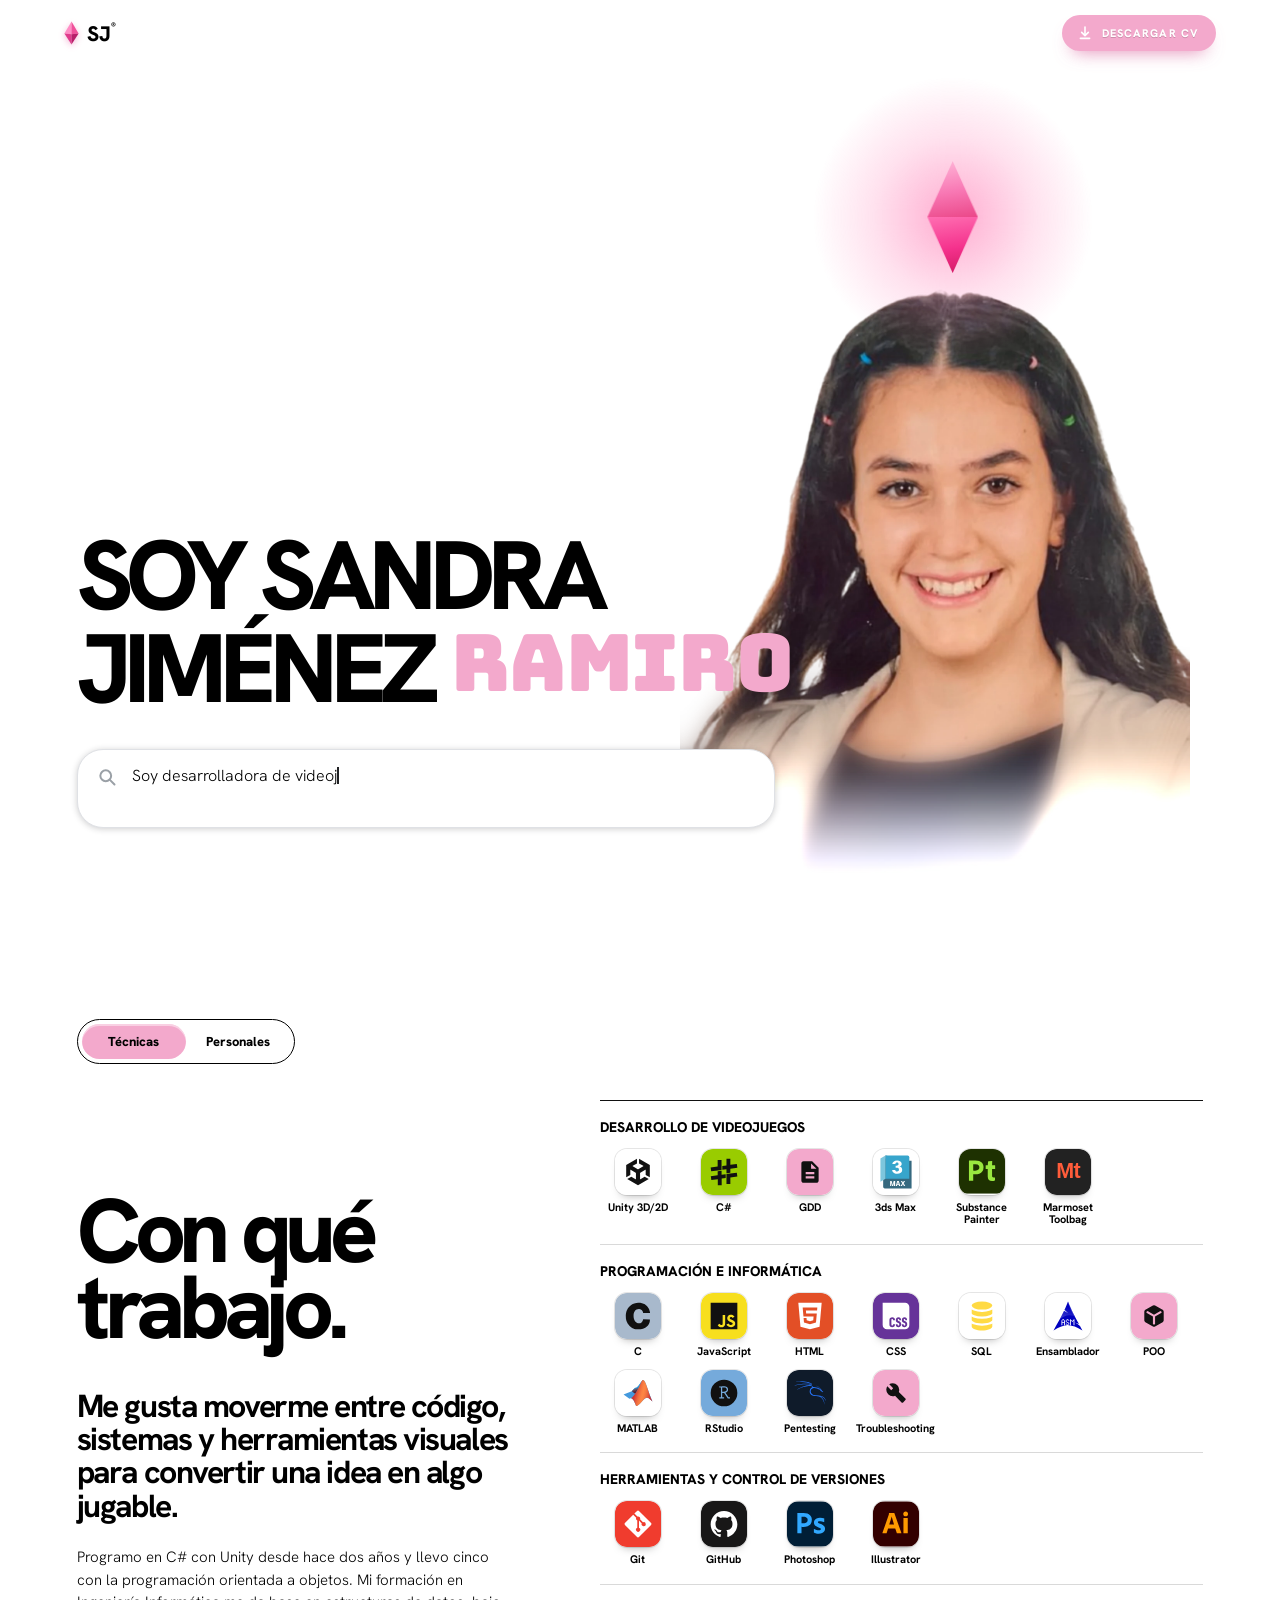
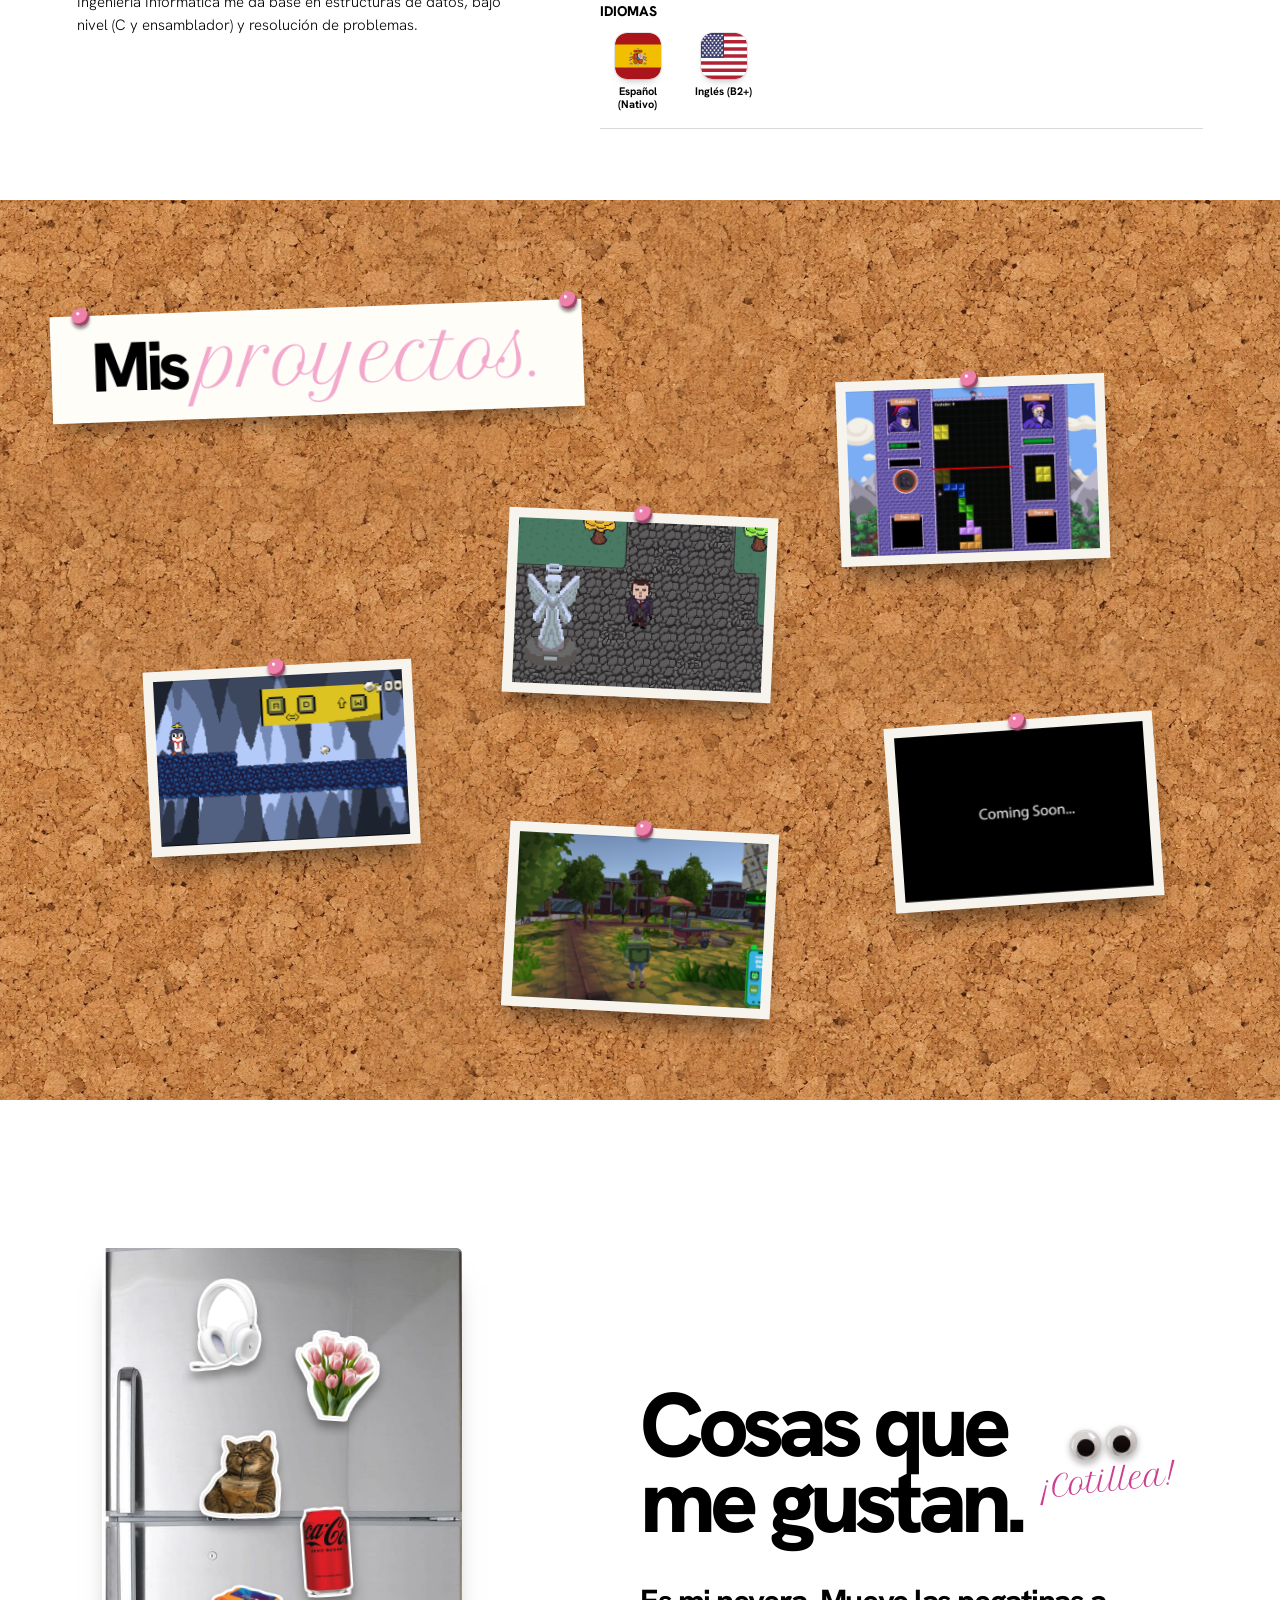
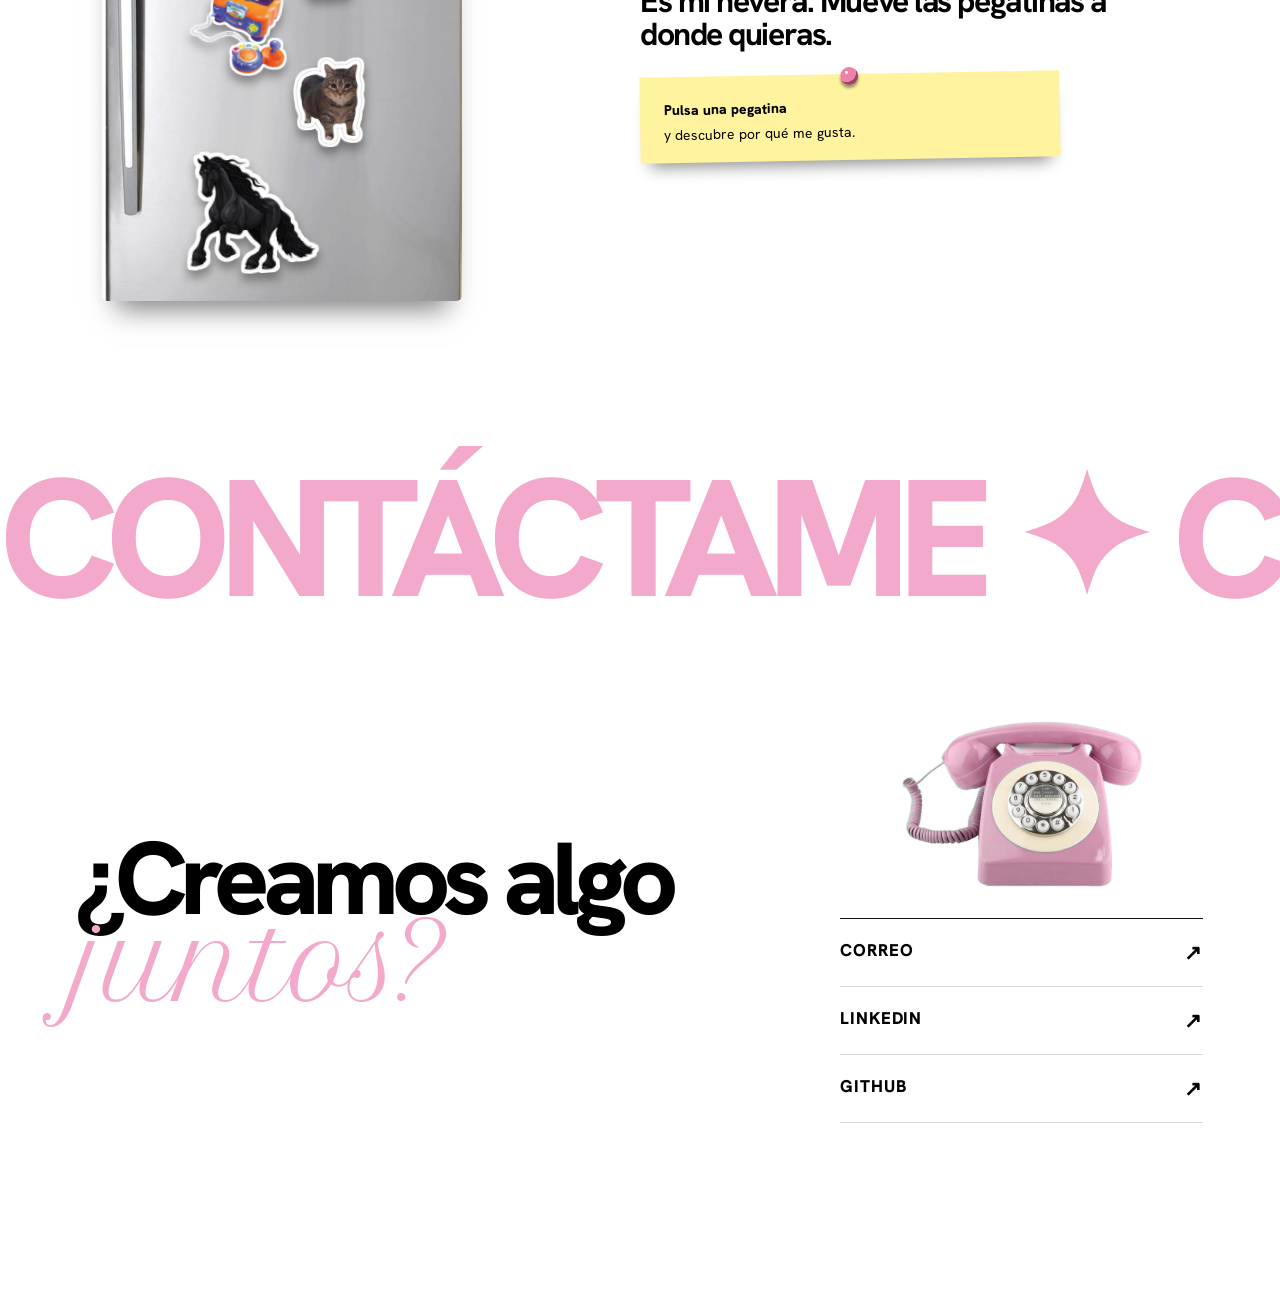
==== commit 54eb9b14: "Cambio de nombre de proyecto 2026" ====
--- a/index.html
+++ b/index.html
@@ -239,13 +239,13 @@
           </div>
         </article>
 
-        <!-- Tarjeta: The Last Beacon (próximamente). La portada se pone desde script.js -->
-        <article class="piece project-card" data-project="beacon" tabindex="0" role="button" aria-label="The Last Beacon, 2026. Abrir proyecto">
-          <div class="piece-inner">
-            <div class="project-cover cover-beacon">
-              <svg class="cover-glyph" aria-hidden="true"><use href="#i-image"/></svg>
-              <div class="cover-overlay">
-                <h3>The Last Beacon</h3>
+        <!-- Tarjeta: Drowned Cape (próximamente). La portada se pone desde script.js -->
+        <article class="piece project-card" data-project="drowned" tabindex="0" role="button" aria-label="Drowned Cape, 2026. Abrir proyecto">
+          <div class="piece-inner">
+            <div class="project-cover cover-drowned">
+              <svg class="cover-glyph" aria-hidden="true"><use href="#i-image"/></svg>
+              <div class="cover-overlay">
+                <h3>Drowned Cape</h3>
                 <span>2026</span><em>Próximamente</em>
               </div>
             </div>
@@ -307,9 +307,7 @@
 
     <div class="contact-content">
       <div>
-        <h2>¿Creamos algo<br><span>juntos?</span></h2>
-        <!-- Frase para reclutadores debajo del título -->
-        <p class="contact-note">Busco prácticas o mi primer puesto como programadora de videojuegos. Respondo en menos de 48 horas.</p>
+        <h2>¿Creamos algo<br><span>juntos?</span></h2>                
       </div>
       <!-- Columna derecha: teléfono antiguo (al pulsarlo abre el correo) y enlaces -->
       <div class="contact-side">
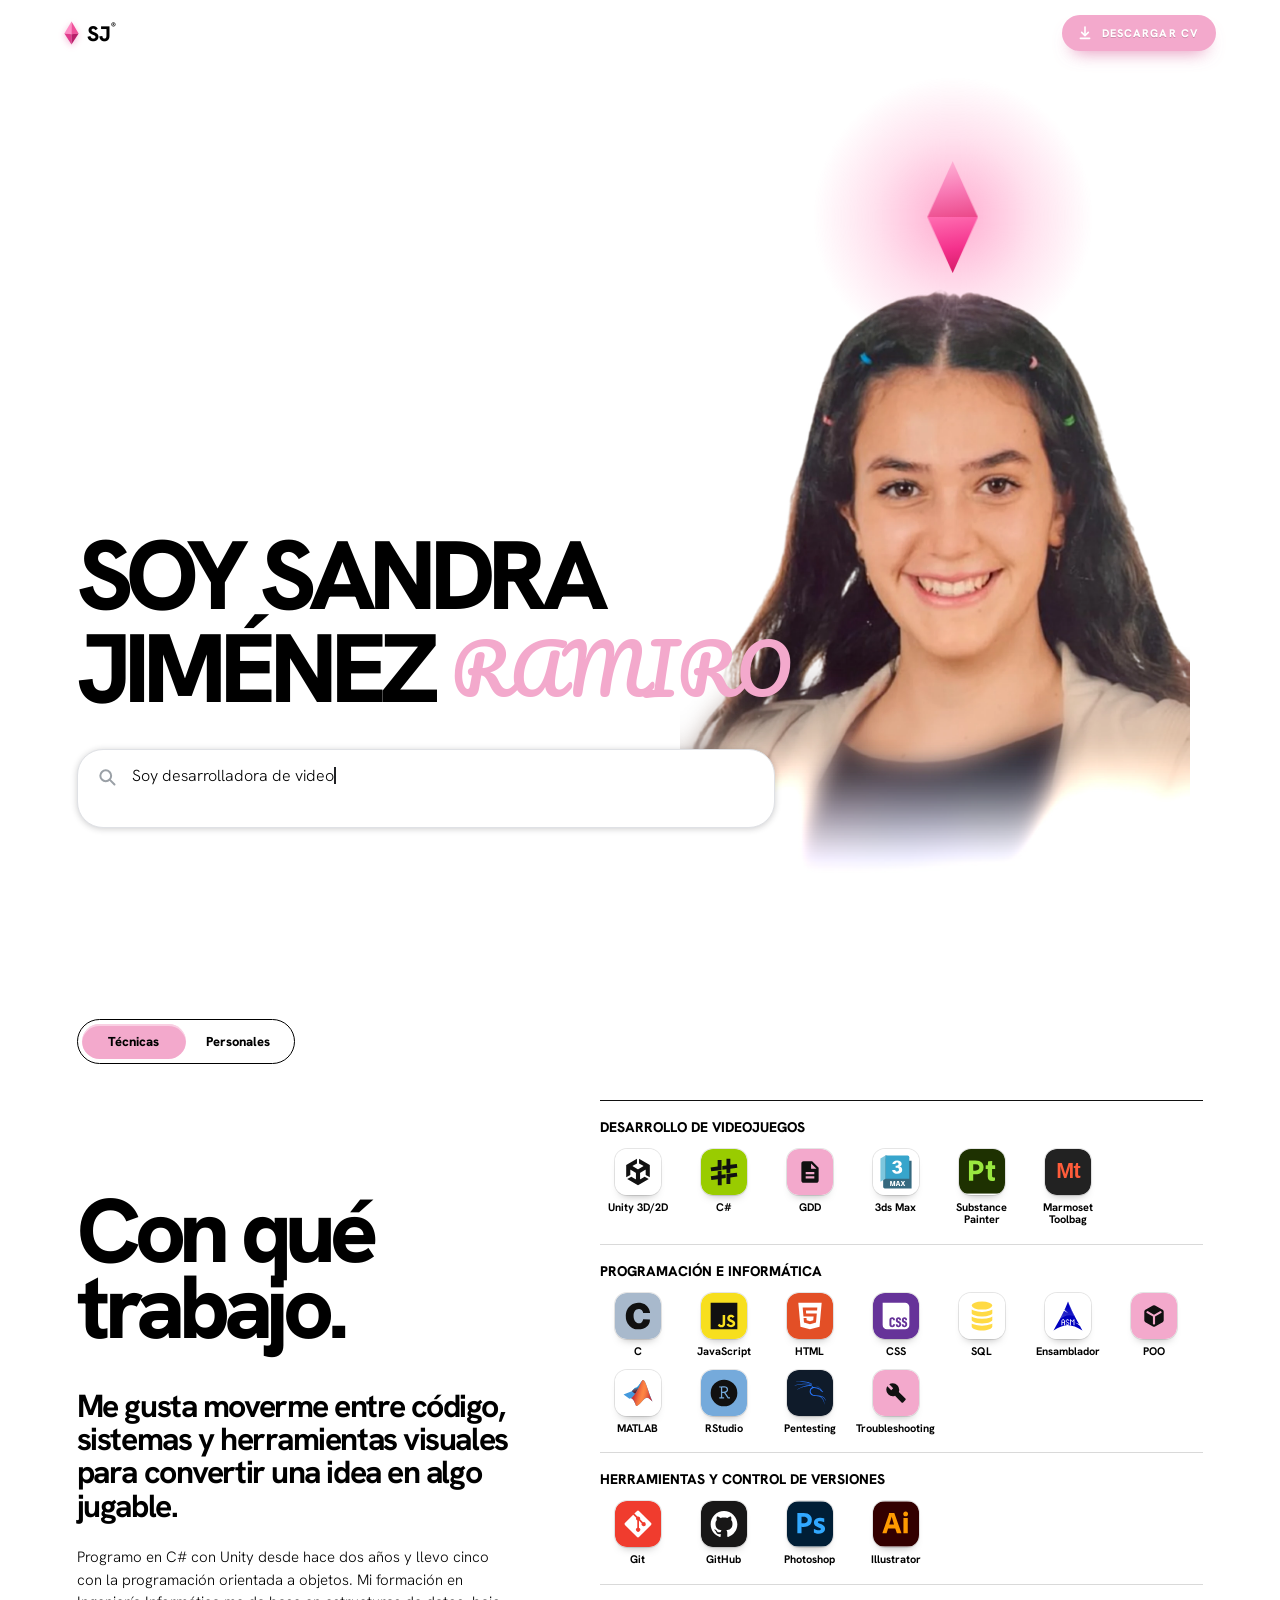
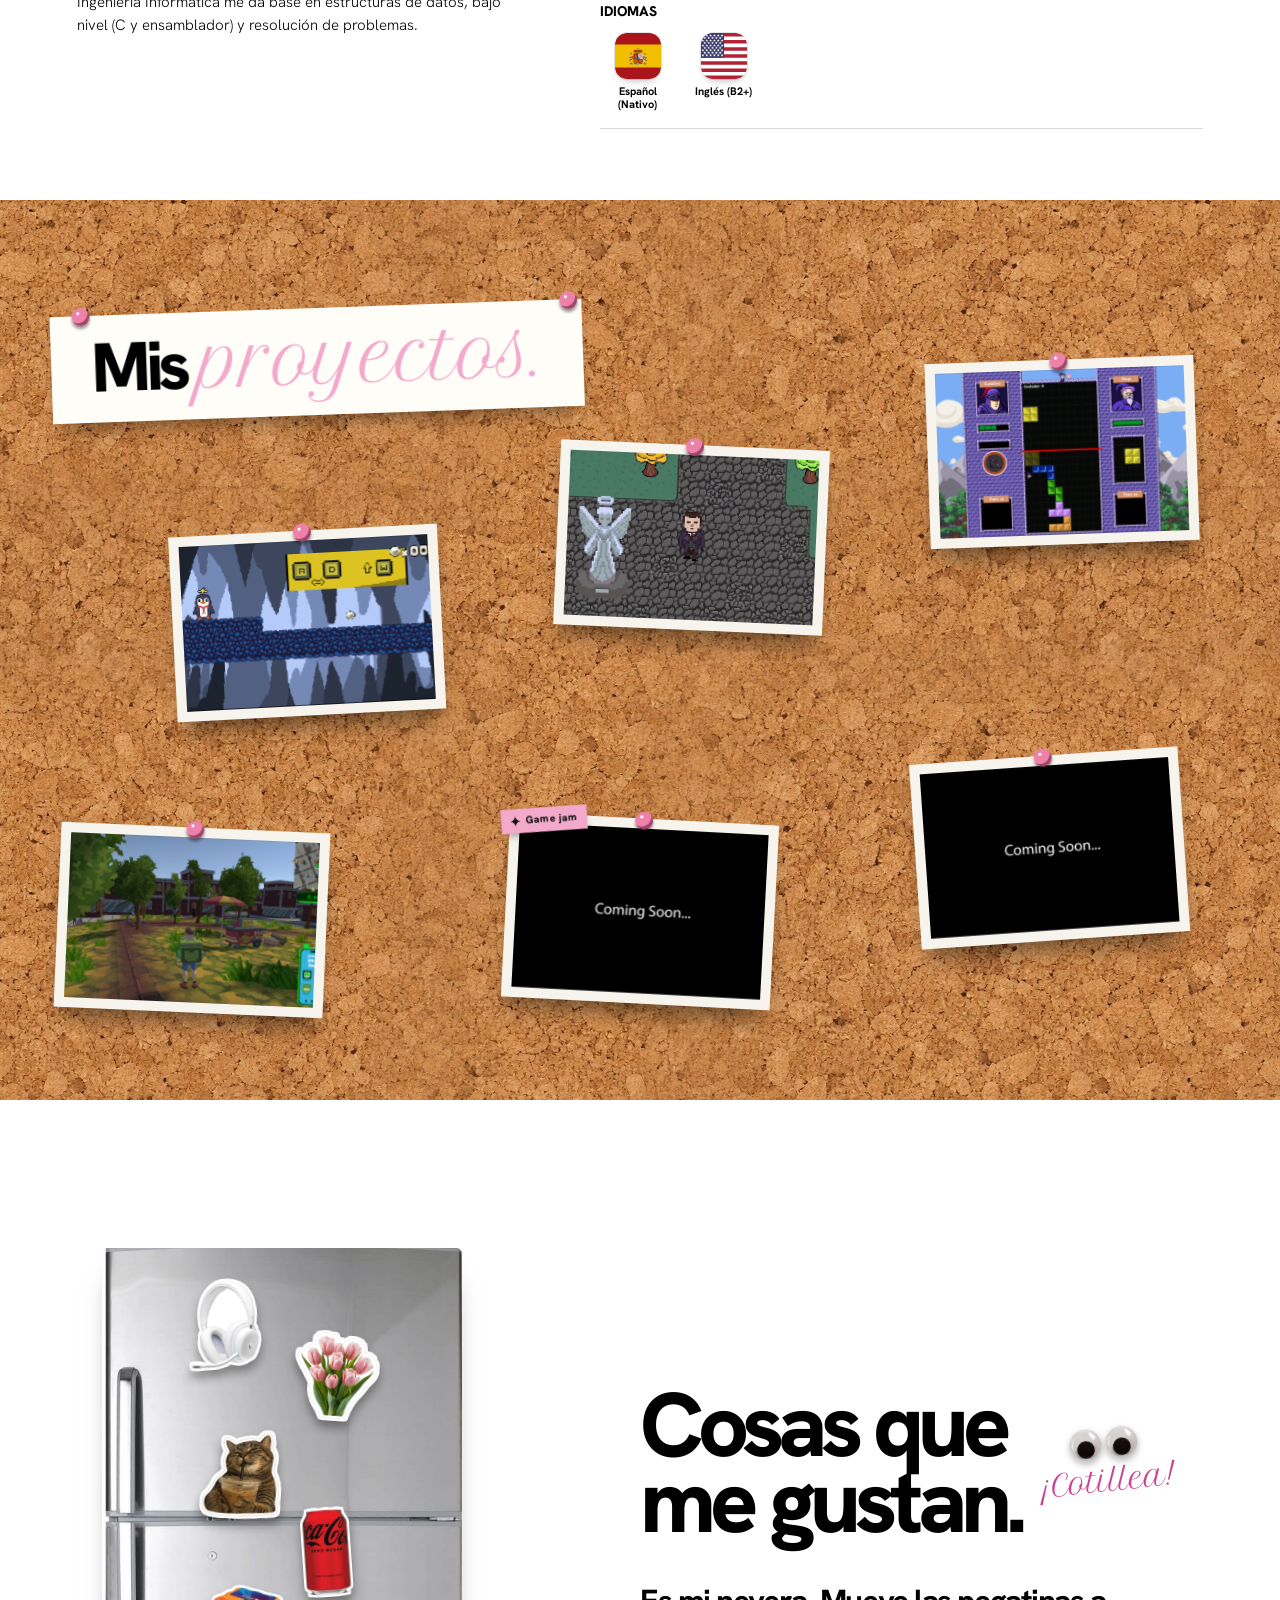
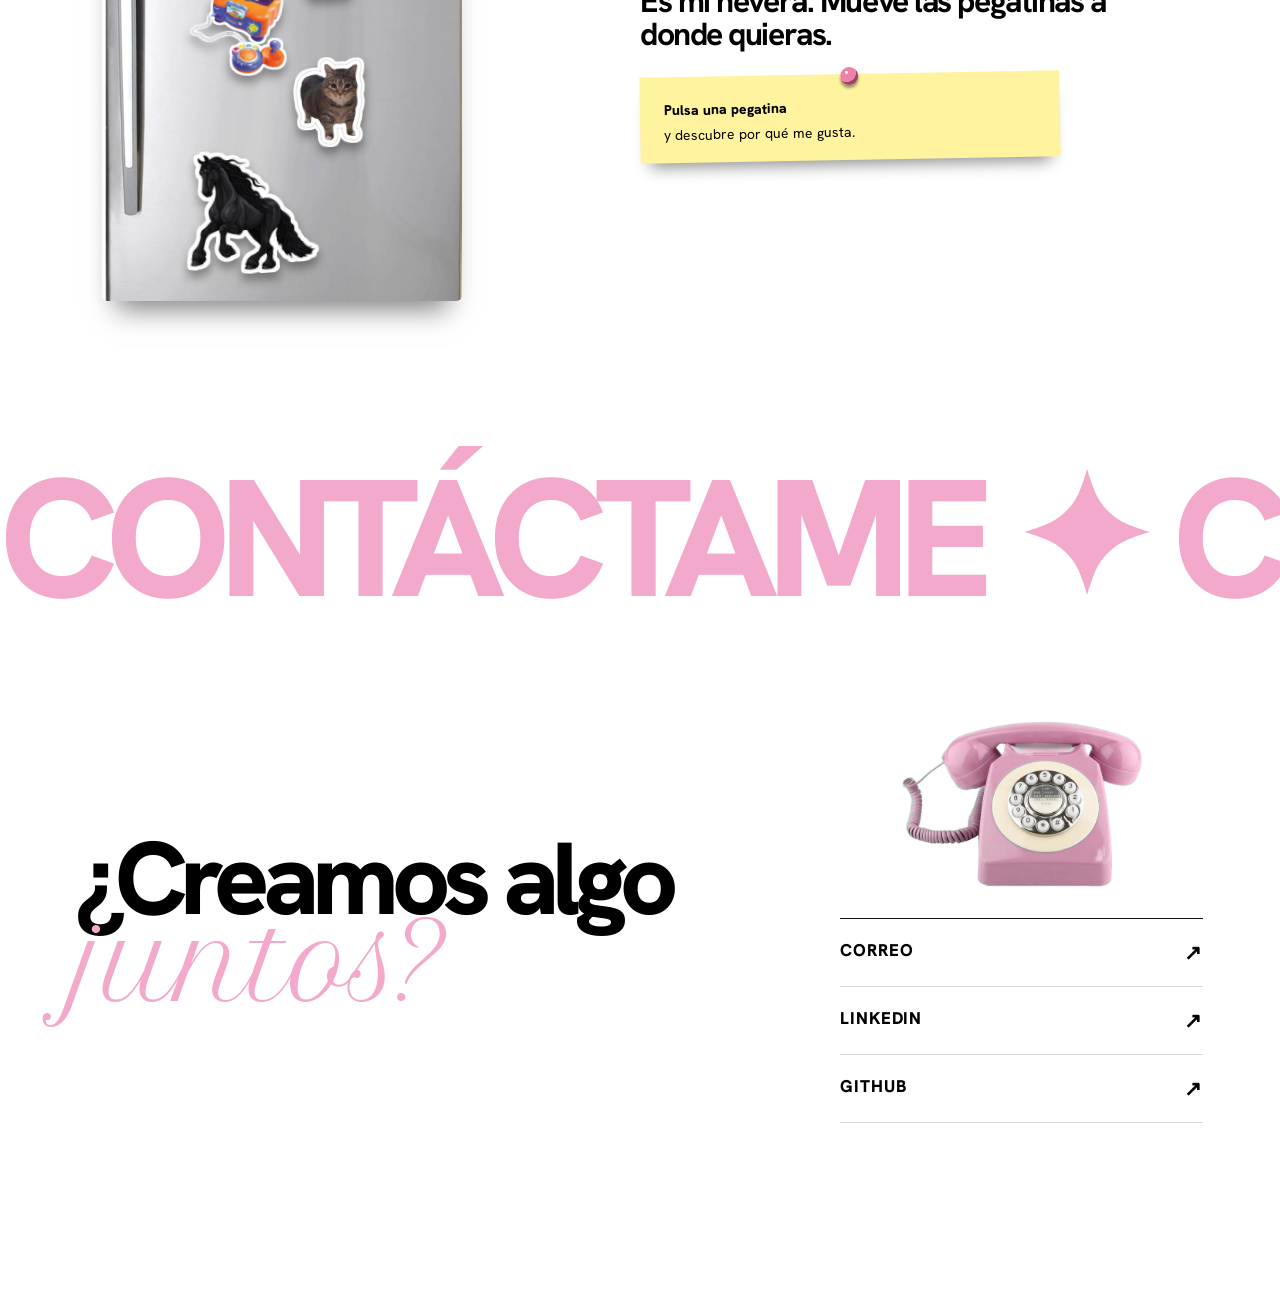
==== commit 28d72d27: "Add files via upload" ====
--- a/index.html
+++ b/index.html
@@ -1,350 +1,359 @@
-<!--
-  ════════════════════════════════════════════════════════════════
-  PORTFOLIO DE SANDRA JIMÉNEZ RAMIRO
-  index.html: estructura y contenido de la página (una sola página).
-  El aspecto está en style.css y la interactividad en script.js.
-  ════════════════════════════════════════════════════════════════
--->
-<!doctype html>
-<html lang="es">
-<head>
-  <!-- Codificación de caracteres: permite tildes, ñ y emojis -->
-  <meta charset="utf-8">
-  <!-- Hace que la web se adapte al ancho de cada dispositivo (móvil, tablet, ordenador) -->
-  <meta name="viewport" content="width=device-width,initial-scale=1">
-  <!-- Descripción que muestran los buscadores como Google -->
-  <meta name="description" content="Sandra Jiménez Ramiro — Portfolio de Diseño y Desarrollo de Videojuegos.">
-  <!-- Título de la pestaña del navegador -->
-  <title>Sandra Jiménez Ramiro — Portfolio</title>
-  <!-- Conexión anticipada con Google Fonts para que la tipografía cargue antes -->
-  <link rel="preconnect" href="https://fonts.googleapis.com">
-  <link rel="preconnect" href="https://fonts.gstatic.com" crossorigin>
-  <!-- Tipografía principal: Hanken Grotesk (pesos 300, 400, 700 y 800) -->
-  <link href="https://fonts.googleapis.com/css2?family=Hanken+Grotesk:wght@300;400;700;800&display=swap" rel="stylesheet">
-  <!-- Iconos de la pestaña (favicon) y del acceso directo en iPhone -->
-  <link rel="icon" href="assets/favicon.svg" type="image/svg+xml">
-  <link rel="icon" href="assets/favicon-32.png" sizes="32x32" type="image/png">
-  <link rel="apple-touch-icon" href="assets/apple-touch-icon.png">
-  <!-- Hoja de estilos de toda la página -->
-  <link rel="stylesheet" href="style.css">
-</head>
-<body>
-
-<!-- Iconos reutilizables (sprite SVG): "i-image" es el icono de foto vacía y "i-play" el triángulo de reproducir.
-     Se usan más abajo con <use href="#i-image"/>. Este bloque no se ve en pantalla. -->
-<svg width="0" height="0" style="position:absolute" aria-hidden="true">
-  <symbol id="i-image" viewBox="0 0 24 24" fill="none" stroke="currentColor" stroke-width="1.5" stroke-linecap="round" stroke-linejoin="round"><rect x="3" y="4" width="18" height="16" rx="2"/><circle cx="9" cy="10" r="1.6"/><path d="M21 16l-5.5-5.5L6 20"/></symbol>
-  <symbol id="i-play" viewBox="0 0 24 24"><path d="M8 5.5v13l11-6.5z" fill="currentColor"/></symbol>
-</svg>
-
-<!-- ═════════ BARRA SUPERIOR: logo con plumbob a la izquierda y botón del CV a la derecha ═════════ -->
-<header class="topbar">
-  <!-- Logo: plumbob + "SJ®". Al pulsarlo vuelve al principio de la página -->
-  <a class="brand" href="#top" aria-label="Sandra Jiménez, volver arriba"><svg class="brand-pb" viewBox="13 2 38 60" aria-hidden="true"><polygon points="32,3 14,33 32,35" fill="#FF8DC6"/><polygon points="32,3 50,33 32,35" fill="#F0509A"/><polygon points="14,33 32,61 32,35" fill="#E03B8C"/><polygon points="50,33 32,61 32,35" fill="#B81F6A"/></svg><b>SJ<span>®</span></b></a>
-  <!-- Botón para descargar el CV (el PDF está en assets/cv/) -->
-  <a class="cv-button cv-nav" href="assets/cv/CV_Sandra_Jimenez_Ramiro.pdf" download="CV_Sandra_Jimenez_Ramiro.pdf"><svg viewBox="0 0 24 24" fill="none" stroke="currentColor" stroke-width="2.4" stroke-linecap="round" stroke-linejoin="round" aria-hidden="true"><path d="M12 3v12"/><path d="M7 11l5 5 5-5"/><path d="M5 20h14"/></svg>DESCARGAR CV</a>
-</header>
-
-<!-- Contenido principal de la página -->
-<main id="top">
-
-  <!-- ═════════ PORTADA: nombre, buscador con el texto que se escribe solo y foto con el plumbob ═════════ -->
-  <section class="hero">
-    <div class="hero-copy-wrap">
-      <!-- Nombre. "RAMIRO" va dos veces: la primera (invisible) reserva el hueco y la segunda (#ram) cambia de tipografía -->
-      <div class="hero-title">
-        <h1>SOY SANDRA<br><span>JIMÉNEZ</span> <em class="ram"><span class="ram-size">RAMIRO</span><span id="ram" aria-hidden="true">RAMIRO</span></em></h1>
-      </div>
-      <!-- Barra tipo buscador: script.js escribe este texto letra a letra -->
-      <div class="type-bar search"><svg viewBox="0 0 24 24" aria-hidden="true"><circle cx="10.5" cy="10.5" r="6.5"/><path d="M15.5 15.5L21 21"/></svg><p id="type-text">Soy desarrolladora de videojuegos con base en Ingeniería Informática. <b>Programo gameplay e integro sistemas en Unity y C#.</b></p></div>
-    </div>
-
-
-    <!-- Foto de Sandra con el plumbob 3D que gira encima (las caras del plumbob las crea script.js) -->
-    <div class="me-stage">
-      <img draggable="false" src="assets/me-hero.webp" alt="Sandra Jiménez Ramiro" width="439" height="568" fetchpriority="high">
-      <div class="pb-wrap" aria-hidden="true"><i class="pb-glow"></i><i class="sp sp1"></i><i class="sp sp2"></i><i class="sp sp3"></i><div class="pb-scene"><div class="plumbob" id="plumbob"></div></div></div>
-    </div>
-
-  </section>
-
-
-  <!-- ═════════ HABILIDADES: interruptor entre técnicas y personales ═════════ -->
-  <section id="skills" class="skills-section">
-    <!-- Interruptor de dos pestañas. La bolita rosa (.sk-thumb) se desliza a la pestaña activa -->
-    <div class="sk-switch" role="tablist" aria-label="Tipo de habilidades"><button class="sk-tab is-on" role="tab" id="tab-hard" aria-selected="true" aria-controls="panel-hard" type="button">Técnicas</button><button class="sk-tab" role="tab" id="tab-soft" aria-selected="false" aria-controls="panel-soft" tabindex="-1" type="button">Personales</button><i class="sk-thumb" aria-hidden="true"></i></div>
-    <!-- Los dos paneles ocupan el mismo sitio; solo se ve el activo -->
-    <div class="sk-panels">
-    <!-- Panel 1: habilidades técnicas (texto a la izquierda, lista de iconos a la derecha) -->
-    <div class="skills-layout sk-panel is-on" id="panel-hard" role="tabpanel" aria-labelledby="tab-hard">
-      <div class="skills-intro">
-        <h2>Con qué<br>trabajo.</h2>
-        <p class="large-copy">Me gusta moverme entre código, sistemas y herramientas visuales para convertir una idea en algo jugable.</p>
-        <p class="small-copy">Programo en C# con Unity desde hace dos años y llevo cinco con la programación orientada a objetos. Mi formación en Ingeniería Informática me da base en estructuras de datos, bajo nivel (C y ensamblador) y resolución de problemas.</p>
-      </div>
-
-      <!-- Lista de habilidades por categorías. Cada <li> es un icono con su nombre -->
-      <div class="skill-list">
-      <!-- Categoría: desarrollo de videojuegos -->
-      <div class="skill-row">
-        <h3>DESARROLLO DE VIDEOJUEGOS</h3>
-        <ul class="chips">
-          <li><img draggable="false" src="assets/icons/unity.svg" alt="" width="46" height="46" loading="lazy"><span>Unity 3D/2D</span></li>
-          <li><img draggable="false" src="assets/icons/csharp.svg" alt="" width="46" height="46" loading="lazy"><span>C#</span></li>
-          <li><img draggable="false" src="assets/icons/gdd.svg" alt="" width="46" height="46" loading="lazy"><span>GDD</span></li>
-          <li><img draggable="false" src="assets/icons/3ds-max.svg" alt="" width="46" height="46" loading="lazy"><span>3ds Max</span></li>
-          <li><img draggable="false" src="assets/icons/substance-painter.svg" alt="" width="46" height="46" loading="lazy"><span>Substance Painter</span></li>
-          <li><img draggable="false" src="assets/icons/marmoset-toolbag.svg" alt="" width="46" height="46" loading="lazy"><span>Marmoset Toolbag</span></li>
-        </ul>
-      </div>
-
-      <!-- Categoría: programación e informática -->
-      <div class="skill-row">
-        <h3>PROGRAMACIÓN E INFORMÁTICA</h3>
-        <ul class="chips">
-          <li><img draggable="false" src="assets/icons/c.svg" alt="" width="46" height="46" loading="lazy"><span>C</span></li>
-          <li><img draggable="false" src="assets/icons/javascript.svg" alt="" width="46" height="46" loading="lazy"><span>JavaScript</span></li>
-          <li><img draggable="false" src="assets/icons/html5.svg" alt="" width="46" height="46" loading="lazy"><span>HTML</span></li>
-          <li><img draggable="false" src="assets/icons/css.svg" alt="" width="46" height="46" loading="lazy"><span>CSS</span></li>
-          <li><img draggable="false" src="assets/icons/sql.svg" alt="" width="46" height="46" loading="lazy"><span>SQL</span></li>
-          <li><img draggable="false" src="assets/icons/ensamblador.svg" alt="" width="46" height="46" loading="lazy"><span>Ensamblador</span></li>
-          <li><img draggable="false" src="assets/icons/poo.svg" alt="" width="46" height="46" loading="lazy"><span>POO</span></li>
-          <li><img draggable="false" src="assets/icons/matlab.svg" alt="" width="46" height="46" loading="lazy"><span>MATLAB</span></li>
-          <li><img draggable="false" src="assets/icons/rstudio.svg" alt="" width="46" height="46" loading="lazy"><span>RStudio</span></li>
-          <li><img draggable="false" src="assets/icons/pentesting.svg" alt="" width="46" height="46" loading="lazy"><span>Pentesting</span></li>
-          <li><img draggable="false" src="assets/icons/troubleshooting.svg" alt="" width="46" height="46" loading="lazy"><span>Troubleshooting</span></li>
-        </ul>
-      </div>
-
-      <!-- Categoría: herramientas y control de versiones -->
-      <div class="skill-row">
-        <h3>HERRAMIENTAS Y CONTROL DE VERSIONES</h3>
-        <ul class="chips">
-          <li><img draggable="false" src="assets/icons/git.svg" alt="" width="46" height="46" loading="lazy"><span>Git</span></li>
-          <li><img draggable="false" src="assets/icons/github.svg" alt="" width="46" height="46" loading="lazy"><span>GitHub</span></li>
-          <li><img draggable="false" src="assets/icons/photoshop.svg" alt="" width="46" height="46" loading="lazy"><span>Photoshop</span></li>
-          <li><img draggable="false" src="assets/icons/illustrator.svg" alt="" width="46" height="46" loading="lazy"><span>Illustrator</span></li>
-        </ul>
-      </div>
-
-      <!-- Categoría: idiomas -->
-      <div class="skill-row">
-        <h3>IDIOMAS</h3>
-        <ul class="chips">
-          <li><img draggable="false" src="assets/icons/es.svg" alt="" width="46" height="46" loading="lazy"><span>Español (Nativo)</span></li>
-          <li><img draggable="false" src="assets/icons/en.svg" alt="" width="46" height="46" loading="lazy"><span>Inglés (B2+)</span></li>
-        </ul>
-      </div>
-      </div>
-    </div>
-    <!-- Panel 2: habilidades personales con barras estilo Los Sims.
-         Para cambiar un nivel: --lv (número de barras llenas), el texto "Nivel X" y aria-valuenow -->
-    <div class="skills-layout sk-panel" id="panel-soft" role="tabpanel" aria-labelledby="tab-soft" inert>
-      <div class="skills-intro">
-        <h2>Cómo<br>trabajo.</h2>
-        <p class="large-copy">Las habilidades que no vienen con icono.</p>
-        <p class="small-copy">He trabajado en equipo, en pareja y en solitario, siempre con entregas de un cuatrimestre: sé organizarme con metodologías ágiles y cumplir plazos.</p>
-      </div>
-      <ul class="sim-list">
-        <li class="sim" style="--lv:9"><div class="sim-top"><h3>Trabajo en equipo</h3><span class="sim-lv">Nivel 9</span></div><div class="sim-bar" role="meter" aria-label="Trabajo en equipo" aria-valuemin="0" aria-valuemax="10" aria-valuenow="9"><i></i><i></i><i></i><i></i><i></i><i></i><i></i><i></i><i></i><i></i></div></li>
-        <li class="sim" style="--lv:8"><div class="sim-top"><h3>Comunicación</h3><span class="sim-lv">Nivel 8</span></div><div class="sim-bar" role="meter" aria-label="Comunicación" aria-valuemin="0" aria-valuemax="10" aria-valuenow="8"><i></i><i></i><i></i><i></i><i></i><i></i><i></i><i></i><i></i><i></i></div></li>
-        <li class="sim" style="--lv:9"><div class="sim-top"><h3>Resolución de problemas</h3><span class="sim-lv">Nivel 9</span></div><div class="sim-bar" role="meter" aria-label="Resolución de problemas" aria-valuemin="0" aria-valuemax="10" aria-valuenow="9"><i></i><i></i><i></i><i></i><i></i><i></i><i></i><i></i><i></i><i></i></div></li>
-        <li class="sim" style="--lv:8"><div class="sim-top"><h3>Creatividad</h3><span class="sim-lv">Nivel 8</span></div><div class="sim-bar" role="meter" aria-label="Creatividad" aria-valuemin="0" aria-valuemax="10" aria-valuenow="8"><i></i><i></i><i></i><i></i><i></i><i></i><i></i><i></i><i></i><i></i></div></li>
-        <li class="sim" style="--lv:8"><div class="sim-top"><h3>Adaptabilidad</h3><span class="sim-lv">Nivel 8</span></div><div class="sim-bar" role="meter" aria-label="Adaptabilidad" aria-valuemin="0" aria-valuemax="10" aria-valuenow="8"><i></i><i></i><i></i><i></i><i></i><i></i><i></i><i></i><i></i><i></i></div></li>
-        <li class="sim" style="--lv:7"><div class="sim-top"><h3>Gestión del tiempo</h3><span class="sim-lv">Nivel 7</span></div><div class="sim-bar" role="meter" aria-label="Gestión del tiempo" aria-valuemin="0" aria-valuemax="10" aria-valuenow="7"><i></i><i></i><i></i><i></i><i></i><i></i><i></i><i></i><i></i><i></i></div></li>
-      </ul>
-    </div>
-    </div>
-  </section>
-
-
-
-  <!-- ═════════ PROYECTOS: tablero de corcho interactivo ═════════
-       Las tarjetas se pueden arrastrar; al pulsar una se abre su ficha (notas, fotos, tráiler y botón de jugar).
-       Los datos de cada proyecto están en PROJECTS, al principio de script.js. -->
-  <section id="work" class="work-section" aria-label="Proyectos">
-    <div class="board" id="board" tabindex="0" aria-label="Tablero de proyectos. Arrastra el tablero para moverte, arrastra cualquier pieza para cambiarla de sitio y pulsa un proyecto para abrirlo.">
-      <!-- Franjas finas en los bordes: en pantallas táctiles permiten hacer scroll cuando el tablero está activado -->
-      <i class="edge-scroll edge-l" aria-hidden="true"></i><i class="edge-scroll edge-r" aria-hidden="true"></i>
-      <!-- Botón para volver del detalle de un proyecto al tablero (oculto hasta abrir uno) -->
-      <button class="back-button" id="back-button" type="button" hidden>← Volver a los proyectos</button>
-      <!-- Solo en pantallas táctiles: activa o desactiva el desplazamiento del tablero con el dedo -->
-      <button class="pan-button" id="pan-button" type="button" aria-pressed="false">Activar tablero</button>
-
-      <!-- "Mundo": la superficie de corcho, más grande que la pantalla, que se desplaza al arrastrar -->
-      <div class="world" id="world">
-        <!-- Capa 1: el tablero con el título y las tarjetas de los proyectos -->
-        <div class="layer layer-board" id="layer-board">
-          <!-- Cartel "Mis proyectos." (fijo, no se arrastra) -->
-          <div class="piece is-static board-title" id="board-title">
-            <div class="piece-inner">
-              <h2>Mis <span>proyectos.</span></h2>
-              <i class="pin pin-l"></i><i class="pin pin-r"></i>
-            </div>
-          </div>
-
-        <!-- Tarjeta: The Rubbish Pathfinder. La portada se pone desde script.js -->
-        <article class="piece project-card" data-project="rubbish" tabindex="0" role="button" aria-label="The Rubbish Pathfinder, 2024. Abrir proyecto">
-          <div class="piece-inner">
-            <div class="project-cover cover-rubbish">
-              <svg class="cover-glyph" aria-hidden="true"><use href="#i-image"/></svg>
-              <div class="cover-overlay">
-                <h3>The Rubbish Pathfinder</h3>
-                <span>2024</span>
-              </div>
-            </div>
-            <i class="pin"></i>
-          </div>
-        </article>
-
-        <!-- Tarjeta: Whispers of Vanished Case. La portada se pone desde script.js -->
-        <article class="piece project-card" data-project="whispers" tabindex="0" role="button" aria-label="Whispers of Vanished Case, 2024. Abrir proyecto">
-          <div class="piece-inner">
-            <div class="project-cover cover-whispers">
-              <svg class="cover-glyph" aria-hidden="true"><use href="#i-image"/></svg>
-              <div class="cover-overlay">
-                <h3>Whispers of<br>Vanished Case</h3>
-                <span>2024</span>
-              </div>
-            </div>
-            <i class="pin"></i>
-          </div>
-        </article>
-
-        <!-- Tarjeta: Clashing Blocks. La portada se pone desde script.js -->
-        <article class="piece project-card" data-project="clashing" tabindex="0" role="button" aria-label="Clashing Blocks, 2024. Abrir proyecto">
-          <div class="piece-inner">
-            <div class="project-cover cover-clashing">
-              <svg class="cover-glyph" aria-hidden="true"><use href="#i-image"/></svg>
-              <div class="cover-overlay">
-                <h3>Clashing Blocks</h3>
-                <span>2024</span>
-              </div>
-            </div>
-            <i class="pin"></i>
-          </div>
-        </article>
-
-        <!-- Tarjeta: Dash&amp;Dine. La portada se pone desde script.js -->
-        <article class="piece project-card" data-project="dashdine" tabindex="0" role="button" aria-label="Dash&amp;Dine, 2025. Abrir proyecto">
-          <div class="piece-inner">
-            <div class="project-cover cover-dash">
-              <svg class="cover-glyph" aria-hidden="true"><use href="#i-image"/></svg>
-              <div class="cover-overlay">
-                <h3>Dash&amp;Dine</h3>
-                <span>2025</span>
-              </div>
-            </div>
-            <i class="pin"></i>
-          </div>
-        </article>
-
-        <!-- Tarjeta: Drowned Cape (próximamente). La portada se pone desde script.js -->
-        <article class="piece project-card" data-project="drowned" tabindex="0" role="button" aria-label="Drowned Cape, 2026. Abrir proyecto">
-          <div class="piece-inner">
-            <div class="project-cover cover-drowned">
-              <svg class="cover-glyph" aria-hidden="true"><use href="#i-image"/></svg>
-              <div class="cover-overlay">
-                <h3>Drowned Cape</h3>
-                <span>2026</span><em>Próximamente</em>
-              </div>
-            </div>
-            <i class="pin"></i>
-          </div>
-        </article>
-        </div>
-
-        <!-- Capa 2: la ficha del proyecto abierto (script.js la rellena al pulsar una tarjeta) -->
-        <div class="layer layer-detail" id="layer-detail" aria-live="polite"></div>
-      </div>
-      <!-- Nota ampliada: aparece al pulsar una nota de la ficha para leer todo el texto -->
-      <div class="note-zoom" id="note-zoom" hidden><div class="nz-card" role="dialog" aria-modal="true" aria-label="Nota ampliada"><button class="nz-x" type="button" aria-label="Cerrar la nota">×</button><div class="nz-body"></div></div></div>
-    </div>
-  </section>
-
-
-
-  <section id="about" class="about-section">
-    <!-- ═════════ SOBRE MÍ: la nevera ═════════ -->
-    <!-- Nevera: foto de fondo, congelador y puerta de abajo que se abren, y pegatinas que se arrastran -->
-    <div class="fridge" id="fridge" role="group" aria-label="Nevera con pegatinas que se pueden mover">
-      <!-- Foto de la nevera cerrada -->
-      <img class="fridge-img" src="assets/fridge.jpg" alt="" draggable="false">
-      <!-- Interior del congelador (easter egg): cinta "Bugs" y varios bugs congelados en cubitos -->
-      <div class="fz-inside" id="fz-inside"><i class="fz-frost"></i><span class="fz-tape" aria-hidden="true">Bugs</span><div class="fz-tray"><i></i><button class="fz-bug" type="button" style="--rot:-30deg;--hue:90deg" aria-label="Otro bug congelado" tabindex="-1"><svg viewBox="0 0 40 40" aria-hidden="true"><g stroke="#2a1a22" stroke-width="2" stroke-linecap="round" fill="none"><path d="M14 18l-7-4M14 23H6M15 28l-6 5M26 18l7-4M26 23h8M25 28l6 5M17 11l-3-6M23 11l3-6"/></g><ellipse cx="20" cy="24" rx="8" ry="10" fill="#E03B8C"/><path d="M20 14v20" stroke="#2a1a22" stroke-width="1.6"/><circle cx="20" cy="12.5" r="4.5" fill="#2a1a22"/><circle cx="16.5" cy="21" r="1.6" fill="#2a1a22"/><circle cx="23.5" cy="26" r="1.6" fill="#2a1a22"/><circle cx="17" cy="28.5" r="1.3" fill="#2a1a22"/></svg></button><i></i><i></i><button class="fz-bug" id="fz-bug" type="button" style="--rot:18deg;--hue:0deg" aria-label="Un bug congelado en un cubito de hielo" tabindex="-1"><svg viewBox="0 0 40 40" aria-hidden="true"><g stroke="#2a1a22" stroke-width="2" stroke-linecap="round" fill="none"><path d="M14 18l-7-4M14 23H6M15 28l-6 5M26 18l7-4M26 23h8M25 28l6 5M17 11l-3-6M23 11l3-6"/></g><ellipse cx="20" cy="24" rx="8" ry="10" fill="#E03B8C"/><path d="M20 14v20" stroke="#2a1a22" stroke-width="1.6"/><circle cx="20" cy="12.5" r="4.5" fill="#2a1a22"/><circle cx="16.5" cy="21" r="1.6" fill="#2a1a22"/><circle cx="23.5" cy="26" r="1.6" fill="#2a1a22"/><circle cx="17" cy="28.5" r="1.3" fill="#2a1a22"/></svg></button><i></i><i></i><button class="fz-bug" type="button" style="--rot:160deg;--hue:200deg" aria-label="Un tercer bug congelado" tabindex="-1"><svg viewBox="0 0 40 40" aria-hidden="true"><g stroke="#2a1a22" stroke-width="2" stroke-linecap="round" fill="none"><path d="M14 18l-7-4M14 23H6M15 28l-6 5M26 18l7-4M26 23h8M25 28l6 5M17 11l-3-6M23 11l3-6"/></g><ellipse cx="20" cy="24" rx="8" ry="10" fill="#E03B8C"/><path d="M20 14v20" stroke="#2a1a22" stroke-width="1.6"/><circle cx="20" cy="12.5" r="4.5" fill="#2a1a22"/><circle cx="16.5" cy="21" r="1.6" fill="#2a1a22"/><circle cx="23.5" cy="26" r="1.6" fill="#2a1a22"/><circle cx="17" cy="28.5" r="1.3" fill="#2a1a22"/></svg></button></div></div>
-      <!-- Puerta del congelador: cara de fuera (con el tirador) y cara de dentro (al pulsarla se cierra) -->
-      <div class="fz-door" id="fz-door"><div class="fr-front fz-front" id="fz-front"><button class="fr-handle fz-handle" id="fz-handle" type="button" aria-label="Abrir el congelador" aria-expanded="false"></button></div><button class="fr-back fz-back" id="fz-back" type="button" aria-label="Cerrar el congelador" tabindex="-1"><i></i><i></i></button></div>
-      <!-- Interior de la nevera (easter egg): luz, estantes, cajón y la galleta de la fortuna en un plato -->
-      <div class="fr-inside" id="fr-inside"><i class="fr-light"></i><i class="fr-shelf s1"></i><i class="fr-shelf s2"></i><i class="fr-drawer"></i><button class="fr-cookie" id="fr-cookie" type="button" aria-label="Coger la galleta de la fortuna" tabindex="-1"><span class="fr-plate"></span><img class="fr-ck-r" src="assets/cookie-r.png" alt="" draggable="false"><img class="fr-ck-l" src="assets/cookie-l.png" alt="" draggable="false"></button><span class="fr-note" aria-hidden="true">¡coge una!</span></div>
-      <!-- Puerta de abajo: cara de fuera (con el tirador) y cara de dentro (al pulsarla se cierra) -->
-      <div class="fr-door" id="fr-door"><div class="fr-front" id="fr-front"><button class="fr-handle" id="fr-handle" type="button" aria-label="Abrir la nevera" aria-expanded="false"></button></div><button class="fr-back" id="fr-back" type="button" aria-label="Cerrar la nevera" tabindex="-1"><i></i><i></i><i></i></button></div>
-      <!-- Pegatinas. data-x / data-y: posición inicial en % de la nevera; data-r: giro en grados;
-           data-name: título de la nota amarilla; data-why: el motivo que aparece al pulsarla -->
-      <div class="stk stk-i stk-pic" tabindex="0" role="button" aria-label="Pegatina Cascos" data-name="Cascos" data-why="Desde siempre me ha gustado mucho escuchar música, forma parte de mi rutina y me ayuda a desconectar!" data-x="24" data-y="5" data-r="-5"><img src="assets/stickers/cascos.png" alt="" draggable="false"></div>
-      <div class="stk stk-i stk-pic" tabindex="0" role="button" aria-label="Pegatina Tulipanes" data-name="Tulipanes" data-why="Son mis flores favoritas, siempre me han gustado por su simplicidad y belleza." data-x="54" data-y="13" data-r="4"><img src="assets/stickers/tulipanes.png" alt="" draggable="false"></div>
-      <div class="stk stk-i stk-pic" tabindex="0" role="button" aria-label="Pegatina Café" data-name="Café" data-why="Soy de esas personas que si no se toman su café de por la mañana no son personas." data-x="28" data-y="28" data-r="3"><img src="assets/stickers/cafe.png" alt="" draggable="false"></div>
-      <div class="stk stk-i stk-pic" tabindex="0" role="button" aria-label="Pegatina Coca Cola Zero" data-name="Coca Cola Zero" data-why="Porque es mi bebida favorita" data-x="56" data-y="40" data-r="-4"><img src="assets/stickers/cocacolazero.png" alt="" draggable="false"></div>
-      <div class="stk stk-i stk-pic" tabindex="0" role="button" aria-label="Pegatina Consola" data-name="Consola" data-why="La consola con la que descubrí mi pasión por los videojuegos." data-x="25" data-y="52" data-r="5"><img src="assets/stickers/consola.png" alt="" draggable="false"></div>
-      <div class="stk stk-i stk-pic" tabindex="0" role="button" aria-label="Pegatina Gato" data-name="Gato" data-why="Los gatos son mis animales favoritos: independientes, cariñosos cuando quieren y siempre con cara de saber algo que tú no sabes." data-x="54" data-y="63" data-r="-3"><img src="assets/stickers/gato.png" alt="" draggable="false"></div>
-      <div class="stk stk-i stk-horse" tabindex="0" role="button" aria-label="Pegatina Caballo" data-name="Caballo" data-why="Me encantan los caballos desde pequeña: son elegantes, fuertes y tienen un carácter muy noble." data-x="20" data-y="77" data-r="-4"><img src="assets/stickers/horse-sticker.png" alt="" draggable="false"></div>
-    </div>
-    <!-- Texto de la sección: título, ojos saltones que siguen al cursor, frase y nota amarilla con el motivo de cada pegatina -->
-    <div class="skills-intro about-copy">
-      <div class="about-head"><h2>Cosas que<br>me gustan.</h2><div class="look"><button class="eyes" id="eyes" type="button" aria-label="Ojos saltones. Púlsalos para que las pupilas reboten"><i class="eye"><img src="assets/eye-l.png" alt="" draggable="false"><b></b></i><i class="eye"><img src="assets/eye-r.png" alt="" draggable="false"><b></b></i></button><span class="eyes-note" aria-hidden="true">¡Cotillea!</span></div></div>
-      <p class="large-copy">Es mi nevera. Mueve las pegatinas a donde quieras.</p>
-      <div class="why" id="why" aria-live="polite"><h4>Pulsa una pegatina</h4><p>y descubre por qué me gusta.</p><i class="pin"></i></div>
-    </div>
-  </section>
-
-
-  <!-- ═════════ CONTACTO: cinta "CONTÁCTAME", título, teléfono que suena y enlaces ═════════ -->
-  <section id="contact" class="contact-section">
-    <!-- Cinta de texto que se desplaza sin parar (el texto va dos veces para que el bucle no tenga saltos) -->
-    <div class="marquee">
-      <div>CONTÁCTAME ✦ CONTÁCTAME ✦ CONTÁCTAME ✦ CONTÁCTAME ✦ </div>
-      <div>CONTÁCTAME ✦ CONTÁCTAME ✦ CONTÁCTAME ✦ CONTÁCTAME ✦ </div>
-    </div>
-
-    <div class="contact-content">
-      <div>
-        <h2>¿Creamos algo<br><span>juntos?</span></h2>                
-      </div>
-      <!-- Columna derecha: teléfono antiguo (al pulsarlo abre el correo) y enlaces -->
-      <div class="contact-side">
-        <a class="phone" href="mailto:sandra.jimenezramiro@gmail.com" aria-label="Contesta la llamada: envíame un correo">
-        <span class="rings" aria-hidden="true"><i style="--i:0"></i><i style="--i:1"></i><i style="--i:2"></i></span>
-        <span class="ring-txt ring-a" aria-hidden="true">¡ring!</span><span class="ring-txt ring-b" aria-hidden="true">¡ring!</span>
-        <span class="phone-body"><img draggable="false" src="assets/phone-pink.png" alt=""></span>
-      </a>
-        <!-- Enlaces de contacto -->
-        <div class="contact-links">
-        <a href="mailto:sandra.jimenezramiro@gmail.com">CORREO <span>↗</span></a>
-        <a href="https://www.linkedin.com/in/sandra-jim%C3%A9nez-ramiro/" target="_blank" rel="noreferrer">LINKEDIN <span>↗</span></a>
-        <a href="https://github.com/SanJiRa-03" target="_blank" rel="noreferrer">GITHUB <span>↗</span></a>
-        </div>
-      </div>
-    </div>
-  </section>
-</main>
-
-<!-- ═════════ GALLETA DE LA FORTUNA ampliada (ventana que se abre desde la nevera) ═════════
-     Las frases están en FORTUNES, en script.js -->
-<dialog class="fortune-box" id="fortune-box" aria-labelledby="fb-title">
-  <button class="fb-x" id="fb-close" type="button" aria-label="Cerrar">×</button>
-  <h2 class="fb-title" id="fb-title">Cosas que me digo<br><span>cada vez que programo.</span></h2>
-  <button class="fb-cookie" id="fb-cookie" type="button" aria-label="Abrir la galleta">
-    <img draggable="false" class="fb-r" src="assets/cookie-r.png" alt="">
-    <span class="fb-slip"><span class="fb-track" id="fb-track" aria-hidden="true"></span></span>
-    <img draggable="false" class="fb-l" src="assets/cookie-l.png" alt="">
-  </button>
-  <p class="sr-only" id="fb-text" aria-live="polite"></p>
-  <button class="fb-again" id="fb-again" type="button">Abrir otra</button>
-</dialog>
-
-<!-- Plumbob fijo abajo a la derecha: vuelve al principio de la página -->
-<button class="to-top" id="to-top" type="button" aria-label="Volver arriba"><span class="to-top-pb"><svg viewBox="13 2 38 60" aria-hidden="true"><polygon points="32,3 14,33 32,35" fill="#FF8DC6"/><polygon points="32,3 50,33 32,35" fill="#F0509A"/><polygon points="14,33 32,61 32,35" fill="#E03B8C"/><polygon points="50,33 32,61 32,35" fill="#B81F6A"/></svg></span></button>
-
-<!-- Interactividad de toda la página -->
-<script src="script.js"></script>
-</body>
-</html>
+<!--
+  ════════════════════════════════════════════════════════════════
+  PORTFOLIO DE SANDRA JIMÉNEZ RAMIRO
+  ════════════════════════════════════════════════════════════════
+-->
+<!doctype html>
+<html lang="es">
+<head>
+  <!-- Codificación de caracteres: permite tildes, ñ y emojis -->
+  <meta charset="utf-8">
+  <!-- Hace que la web se adapte al ancho de cada dispositivo (móvil, tablet, ordenador) -->
+  <meta name="viewport" content="width=device-width,initial-scale=1">
+  <!-- Descripción que muestran los buscadores como Google -->
+  <meta name="description" content="Sandra Jiménez Ramiro — Portfolio de Diseño y Desarrollo de Videojuegos.">
+  <!-- Título de la pestaña del navegador -->
+  <title>Sandra Jiménez Ramiro — Portfolio</title>
+  <!-- Conexión anticipada con Google Fonts para que la tipografía cargue antes -->
+  <link rel="preconnect" href="https://fonts.googleapis.com">
+  <link rel="preconnect" href="https://fonts.gstatic.com" crossorigin>
+  <!-- Tipografía principal: Hanken Grotesk (pesos 300, 400, 700 y 800) -->
+  <link href="https://fonts.googleapis.com/css2?family=Hanken+Grotesk:wght@300;400;700;800&display=swap" rel="stylesheet">
+  <!-- Iconos de la pestaña (favicon) y del acceso directo en iPhone -->
+  <link rel="icon" href="assets/favicon.svg" type="image/svg+xml">
+  <link rel="icon" href="assets/favicon-32.png" sizes="32x32" type="image/png">
+  <link rel="apple-touch-icon" href="assets/apple-touch-icon.png">
+  <!-- Hoja de estilos de toda la página -->
+  <link rel="stylesheet" href="style.css">
+</head>
+<body>
+
+<!-- Iconos reutilizables (sprite SVG): "i-image" es el icono de foto vacía y "i-play" el triángulo de reproducir.
+     Se usan más abajo con <use href="#i-image"/>. Este bloque no se ve en pantalla. -->
+<svg width="0" height="0" style="position:absolute" aria-hidden="true">
+  <symbol id="i-image" viewBox="0 0 24 24" fill="none" stroke="currentColor" stroke-width="1.5" stroke-linecap="round" stroke-linejoin="round"><rect x="3" y="4" width="18" height="16" rx="2"/><circle cx="9" cy="10" r="1.6"/><path d="M21 16l-5.5-5.5L6 20"/></symbol>
+  <symbol id="i-play" viewBox="0 0 24 24"><path d="M8 5.5v13l11-6.5z" fill="currentColor"/></symbol>
+</svg>
+
+<!-- ═════════ BARRA SUPERIOR: logo con plumbob a la izquierda y botón del CV a la derecha ═════════ -->
+<header class="topbar">
+  <!-- Logo: plumbob + "SJ®". Al pulsarlo vuelve al principio de la página -->
+  <a class="brand" href="#top" aria-label="Sandra Jiménez, volver arriba"><svg class="brand-pb" viewBox="13 2 38 60" aria-hidden="true"><polygon points="32,3 14,33 32,35" fill="#FF8DC6"/><polygon points="32,3 50,33 32,35" fill="#F0509A"/><polygon points="14,33 32,61 32,35" fill="#E03B8C"/><polygon points="50,33 32,61 32,35" fill="#B81F6A"/></svg><b>SJ<span>®</span></b></a>
+  <!-- Botón para descargar el CV -->
+  <a class="cv-button cv-nav" href="assets/cv/CV_Sandra_Jimenez_Ramiro.pdf" download="CV_Sandra_Jimenez_Ramiro.pdf"><svg viewBox="0 0 24 24" fill="none" stroke="currentColor" stroke-width="2.4" stroke-linecap="round" stroke-linejoin="round" aria-hidden="true"><path d="M12 3v12"/><path d="M7 11l5 5 5-5"/><path d="M5 20h14"/></svg>DESCARGAR CV</a>
+</header>
+
+<!-- Contenido principal de la página -->
+<main id="top">
+
+  <!-- ═════════ PORTADA: nombre, buscador con el texto que se escribe solo y foto con el plumbob ═════════ -->
+  <section class="hero">
+    <div class="hero-copy-wrap">
+      <!-- Nombre. "RAMIRO" va dos veces: la primera (invisible) reserva el hueco y la segunda (#ram) cambia de tipografía -->
+      <div class="hero-title">
+        <h1>SOY SANDRA<br><span>JIMÉNEZ</span> <em class="ram"><span class="ram-size">RAMIRO</span><span id="ram" aria-hidden="true">RAMIRO</span></em></h1>
+      </div>
+      <!-- Barra tipo buscador: script.js escribe este texto letra a letra -->
+      <div class="type-bar search"><svg viewBox="0 0 24 24" aria-hidden="true"><circle cx="10.5" cy="10.5" r="6.5"/><path d="M15.5 15.5L21 21"/></svg><p id="type-text">Soy desarrolladora de videojuegos con base en Ingeniería Informática. <b>Programo gameplay e integro sistemas en Unity y C#.</b></p></div>
+    </div>
+
+
+    <!-- Foto con el plumbob 3D que gira encima (las caras del plumbob las crea script.js) -->
+    <div class="me-stage">
+      <img draggable="false" src="assets/me-hero.webp" alt="Sandra Jiménez Ramiro" width="439" height="568" fetchpriority="high">
+      <div class="pb-wrap" aria-hidden="true"><i class="pb-glow"></i><i class="sp sp1"></i><i class="sp sp2"></i><i class="sp sp3"></i><div class="pb-scene"><div class="plumbob" id="plumbob"></div></div></div>
+    </div>
+
+  </section>
+
+
+  <!-- ═════════ HABILIDADES: interruptor entre técnicas y personales ═════════ -->
+  <section id="skills" class="skills-section">
+    <!-- Interruptor de dos pestañas. La bolita rosa (.sk-thumb) se desliza a la pestaña activa -->
+    <div class="sk-switch" role="tablist" aria-label="Tipo de habilidades"><button class="sk-tab is-on" role="tab" id="tab-hard" aria-selected="true" aria-controls="panel-hard" type="button">Técnicas</button><button class="sk-tab" role="tab" id="tab-soft" aria-selected="false" aria-controls="panel-soft" tabindex="-1" type="button">Personales</button><i class="sk-thumb" aria-hidden="true"></i></div>
+    <!-- Los dos paneles ocupan el mismo sitio; solo se ve el activo -->
+    <div class="sk-panels">
+    <!-- Panel 1: habilidades técnicas (texto a la izquierda, lista de iconos a la derecha) -->
+    <div class="skills-layout sk-panel is-on" id="panel-hard" role="tabpanel" aria-labelledby="tab-hard">
+      <div class="skills-intro">
+        <h2>Con qué<br>trabajo.</h2>
+        <p class="large-copy">Me gusta moverme entre código, sistemas y herramientas visuales para convertir una idea en algo jugable.</p>
+        <p class="small-copy">Programo en C# con Unity desde hace dos años y llevo cinco con la programación orientada a objetos. Mi formación en Ingeniería Informática me da base en estructuras de datos, bajo nivel (C y ensamblador) y resolución de problemas.</p>
+      </div>
+
+      <!-- Lista de habilidades por categorías. Cada <li> es un icono con su nombre -->
+      <div class="skill-list">
+      <!-- Categoría: desarrollo de videojuegos -->
+      <div class="skill-row">
+        <h3>DESARROLLO DE VIDEOJUEGOS</h3>
+        <ul class="chips">
+          <li><img draggable="false" src="assets/icons/unity.svg" alt="" width="46" height="46" loading="lazy"><span>Unity 3D/2D</span></li>
+          <li><img draggable="false" src="assets/icons/csharp.svg" alt="" width="46" height="46" loading="lazy"><span>C#</span></li>
+          <li><img draggable="false" src="assets/icons/gdd.svg" alt="" width="46" height="46" loading="lazy"><span>GDD</span></li>
+          <li><img draggable="false" src="assets/icons/3ds-max.svg" alt="" width="46" height="46" loading="lazy"><span>3ds Max</span></li>
+          <li><img draggable="false" src="assets/icons/substance-painter.svg" alt="" width="46" height="46" loading="lazy"><span>Substance Painter</span></li>
+          <li><img draggable="false" src="assets/icons/marmoset-toolbag.svg" alt="" width="46" height="46" loading="lazy"><span>Marmoset Toolbag</span></li>
+        </ul>
+      </div>
+
+      <!-- Categoría: programación e informática -->
+      <div class="skill-row">
+        <h3>PROGRAMACIÓN E INFORMÁTICA</h3>
+        <ul class="chips">
+          <li><img draggable="false" src="assets/icons/c.svg" alt="" width="46" height="46" loading="lazy"><span>C</span></li>
+          <li><img draggable="false" src="assets/icons/javascript.svg" alt="" width="46" height="46" loading="lazy"><span>JavaScript</span></li>
+          <li><img draggable="false" src="assets/icons/html5.svg" alt="" width="46" height="46" loading="lazy"><span>HTML</span></li>
+          <li><img draggable="false" src="assets/icons/css.svg" alt="" width="46" height="46" loading="lazy"><span>CSS</span></li>
+          <li><img draggable="false" src="assets/icons/sql.svg" alt="" width="46" height="46" loading="lazy"><span>SQL</span></li>
+          <li><img draggable="false" src="assets/icons/ensamblador.svg" alt="" width="46" height="46" loading="lazy"><span>Ensamblador</span></li>
+          <li><img draggable="false" src="assets/icons/poo.svg" alt="" width="46" height="46" loading="lazy"><span>POO</span></li>
+          <li><img draggable="false" src="assets/icons/matlab.svg" alt="" width="46" height="46" loading="lazy"><span>MATLAB</span></li>
+          <li><img draggable="false" src="assets/icons/rstudio.svg" alt="" width="46" height="46" loading="lazy"><span>RStudio</span></li>
+          <li><img draggable="false" src="assets/icons/pentesting.svg" alt="" width="46" height="46" loading="lazy"><span>Pentesting</span></li>
+          <li><img draggable="false" src="assets/icons/troubleshooting.svg" alt="" width="46" height="46" loading="lazy"><span>Troubleshooting</span></li>
+        </ul>
+      </div>
+
+      <!-- Categoría: herramientas y control de versiones -->
+      <div class="skill-row">
+        <h3>HERRAMIENTAS Y CONTROL DE VERSIONES</h3>
+        <ul class="chips">
+          <li><img draggable="false" src="assets/icons/git.svg" alt="" width="46" height="46" loading="lazy"><span>Git</span></li>
+          <li><img draggable="false" src="assets/icons/github.svg" alt="" width="46" height="46" loading="lazy"><span>GitHub</span></li>
+          <li><img draggable="false" src="assets/icons/photoshop.svg" alt="" width="46" height="46" loading="lazy"><span>Photoshop</span></li>
+          <li><img draggable="false" src="assets/icons/illustrator.svg" alt="" width="46" height="46" loading="lazy"><span>Illustrator</span></li>
+        </ul>
+      </div>
+
+      <!-- Categoría: idiomas -->
+      <div class="skill-row">
+        <h3>IDIOMAS</h3>
+        <ul class="chips">
+          <li><img draggable="false" src="assets/icons/es.svg" alt="" width="46" height="46" loading="lazy"><span>Español (Nativo)</span></li>
+          <li><img draggable="false" src="assets/icons/en.svg" alt="" width="46" height="46" loading="lazy"><span>Inglés (B2+)</span></li>
+        </ul>
+      </div>
+      </div>
+    </div>
+    <!-- Panel 2: habilidades personales con barras estilo Los Sims.
+         Para cambiar un nivel: --lv (número de barras llenas), el texto "Nivel X" y aria-valuenow -->
+    <div class="skills-layout sk-panel" id="panel-soft" role="tabpanel" aria-labelledby="tab-soft" inert>
+      <div class="skills-intro">
+        <h2>Cómo<br>trabajo.</h2>
+        <p class="large-copy">Las habilidades que no vienen con icono.</p>
+        <p class="small-copy">He trabajado en equipo, en pareja y en solitario, siempre con entregas de un cuatrimestre: sé organizarme con metodologías ágiles y cumplir plazos.</p>
+      </div>
+      <ul class="sim-list">
+        <li class="sim" style="--lv:9"><div class="sim-top"><h3>Trabajo en equipo</h3><span class="sim-lv">Nivel 9</span></div><div class="sim-bar" role="meter" aria-label="Trabajo en equipo" aria-valuemin="0" aria-valuemax="10" aria-valuenow="9"><i></i><i></i><i></i><i></i><i></i><i></i><i></i><i></i><i></i><i></i></div></li>
+        <li class="sim" style="--lv:8"><div class="sim-top"><h3>Comunicación</h3><span class="sim-lv">Nivel 8</span></div><div class="sim-bar" role="meter" aria-label="Comunicación" aria-valuemin="0" aria-valuemax="10" aria-valuenow="8"><i></i><i></i><i></i><i></i><i></i><i></i><i></i><i></i><i></i><i></i></div></li>
+        <li class="sim" style="--lv:9"><div class="sim-top"><h3>Resolución de problemas</h3><span class="sim-lv">Nivel 9</span></div><div class="sim-bar" role="meter" aria-label="Resolución de problemas" aria-valuemin="0" aria-valuemax="10" aria-valuenow="9"><i></i><i></i><i></i><i></i><i></i><i></i><i></i><i></i><i></i><i></i></div></li>
+        <li class="sim" style="--lv:8"><div class="sim-top"><h3>Creatividad</h3><span class="sim-lv">Nivel 8</span></div><div class="sim-bar" role="meter" aria-label="Creatividad" aria-valuemin="0" aria-valuemax="10" aria-valuenow="8"><i></i><i></i><i></i><i></i><i></i><i></i><i></i><i></i><i></i><i></i></div></li>
+        <li class="sim" style="--lv:8"><div class="sim-top"><h3>Adaptabilidad</h3><span class="sim-lv">Nivel 8</span></div><div class="sim-bar" role="meter" aria-label="Adaptabilidad" aria-valuemin="0" aria-valuemax="10" aria-valuenow="8"><i></i><i></i><i></i><i></i><i></i><i></i><i></i><i></i><i></i><i></i></div></li>
+        <li class="sim" style="--lv:7"><div class="sim-top"><h3>Gestión del tiempo</h3><span class="sim-lv">Nivel 7</span></div><div class="sim-bar" role="meter" aria-label="Gestión del tiempo" aria-valuemin="0" aria-valuemax="10" aria-valuenow="7"><i></i><i></i><i></i><i></i><i></i><i></i><i></i><i></i><i></i><i></i></div></li>
+      </ul>
+    </div>
+    </div>
+  </section>
+
+  <!-- ═════════ PROYECTOS: tablero de corcho interactivo ═════════
+       Las tarjetas se pueden arrastrar; al pulsar una se abre su ficha (notas, fotos, tráiler y botón de jugar).
+       Los datos de cada proyecto están en PROJECTS, al principio de script.js. -->
+  <section id="work" class="work-section" aria-label="Proyectos">
+    <div class="board" id="board" tabindex="0" aria-label="Tablero de proyectos. Arrastra el tablero para moverte, arrastra cualquier pieza para cambiarla de sitio y pulsa un proyecto para abrirlo.">
+      <!-- Franjas finas en los bordes: en pantallas táctiles permiten hacer scroll cuando el tablero está activado -->
+      <i class="edge-scroll edge-l" aria-hidden="true"></i><i class="edge-scroll edge-r" aria-hidden="true"></i>
+      <!-- Botón para volver del detalle de un proyecto al tablero (oculto hasta abrir uno) -->
+      <button class="back-button" id="back-button" type="button" hidden>← Volver a los proyectos</button>
+      <!-- Solo en pantallas táctiles: activa o desactiva el desplazamiento del tablero con el dedo -->
+      <button class="pan-button" id="pan-button" type="button" aria-pressed="false">Activar tablero</button>
+
+      <!-- "Mundo": la superficie de corcho, más grande que la pantalla, que se desplaza al arrastrar -->
+      <div class="world" id="world">
+        <!-- Capa 1: el tablero con el título y las tarjetas de los proyectos -->
+        <div class="layer layer-board" id="layer-board">
+          <!-- Cartel "Mis proyectos." (fijo, no se arrastra) -->
+          <div class="piece is-static board-title" id="board-title">
+            <div class="piece-inner">
+              <h2>Mis <span>proyectos.</span></h2>
+              <i class="pin pin-l"></i><i class="pin pin-r"></i>
+            </div>
+          </div>
+
+        <!-- Tarjeta: The Rubbish Pathfinder. La portada se pone desde script.js -->
+        <article class="piece project-card" data-project="rubbish" tabindex="0" role="button" aria-label="The Rubbish Pathfinder, 2024. Abrir proyecto">
+          <div class="piece-inner">
+            <div class="project-cover cover-rubbish">
+              <svg class="cover-glyph" aria-hidden="true"><use href="#i-image"/></svg>
+              <div class="cover-overlay">
+                <h3>The Rubbish Pathfinder</h3>
+                <span>2024</span>
+              </div>
+            </div>
+            <i class="pin"></i>
+          </div>
+        </article>
+
+        <!-- Tarjeta: Whispers of Vanished Case. La portada se pone desde script.js -->
+        <article class="piece project-card" data-project="whispers" tabindex="0" role="button" aria-label="Whispers of Vanished Case, 2024. Abrir proyecto">
+          <div class="piece-inner">
+            <div class="project-cover cover-whispers">
+              <svg class="cover-glyph" aria-hidden="true"><use href="#i-image"/></svg>
+              <div class="cover-overlay">
+                <h3>Whispers of<br>Vanished Case</h3>
+                <span>2024</span>
+              </div>
+            </div>
+            <i class="pin"></i>
+          </div>
+        </article>
+
+        <!-- Tarjeta: Clashing Blocks. La portada se pone desde script.js -->
+        <article class="piece project-card" data-project="clashing" tabindex="0" role="button" aria-label="Clashing Blocks, 2024. Abrir proyecto">
+          <div class="piece-inner">
+            <div class="project-cover cover-clashing">
+              <svg class="cover-glyph" aria-hidden="true"><use href="#i-image"/></svg>
+              <div class="cover-overlay">
+                <h3>Clashing Blocks</h3>
+                <span>2024</span>
+              </div>
+            </div>
+            <i class="pin"></i>
+          </div>
+        </article>
+
+        <!-- Tarjeta: Dash&amp;Dine. La portada se pone desde script.js -->
+        <article class="piece project-card" data-project="dashdine" tabindex="0" role="button" aria-label="Dash&amp;Dine, 2025. Abrir proyecto">
+          <div class="piece-inner">
+            <div class="project-cover cover-dash">
+              <svg class="cover-glyph" aria-hidden="true"><use href="#i-image"/></svg>
+              <div class="cover-overlay">
+                <h3>Dash&amp;Dine</h3>
+                <span>2025</span>
+              </div>
+            </div>
+            <i class="pin"></i>
+          </div>
+        </article>
+
+        <!-- Tarjeta: Drowned Cape (próximamente). La portada se pone desde script.js -->
+        <article class="piece project-card" data-project="drowned" tabindex="0" role="button" aria-label="Drowned Cape, 2026. Abrir proyecto">
+          <div class="piece-inner">
+            <div class="project-cover cover-drowned">
+              <svg class="cover-glyph" aria-hidden="true"><use href="#i-image"/></svg>
+              <div class="cover-overlay">
+                <h3>Drowned Cape</h3>
+                <span>2026</span><em>Próximamente</em>
+              </div>
+            </div>
+            <i class="pin"></i>
+          </div>
+        </article>
+
+        <!-- Tarjeta: Cooking Barquillos In Madrid (game jam, próximamente). La portada se pone desde script.js.
+             La pegatina rosa "Game jam" solo marca el tipo de proyecto: no recibe clics -->
+        <article class="piece project-card" data-project="barquillos" tabindex="0" role="button" aria-label="Cooking Barquillos In Madrid, game jam, 2026. Abrir proyecto">
+          <div class="piece-inner">
+            <div class="project-cover cover-barquillos">
+              <svg class="cover-glyph" aria-hidden="true"><use href="#i-image"/></svg>
+              <div class="cover-overlay">
+                <h3>Cooking Barquillos<br>In Madrid</h3>
+                <span>2026</span><em>Próximamente</em>
+              </div>
+            </div>
+            <span class="jam-tag"><svg viewBox="0 0 24 24" aria-hidden="true"><path d="M12 2c.6 5.4 4.6 9.4 10 10-5.4.6-9.4 4.6-10 10-.6-5.4-4.6-9.4-10-10 5.4-.6 9.4-4.6 10-10z"/></svg>Game jam</span>
+            <i class="pin"></i>
+          </div>
+        </article>
+        </div>
+
+        <!-- Capa 2: la ficha del proyecto abierto (script.js la rellena al pulsar una tarjeta) -->
+        <div class="layer layer-detail" id="layer-detail" aria-live="polite"></div>
+      </div>
+      <!-- Nota ampliada: aparece al pulsar una nota de la ficha para leer todo el texto -->
+      <div class="note-zoom" id="note-zoom" hidden><div class="nz-card" role="dialog" aria-modal="true" aria-label="Nota ampliada"><button class="nz-x" type="button" aria-label="Cerrar la nota">×</button><div class="nz-body"></div></div></div>
+    </div>
+  </section>
+
+  <section id="about" class="about-section">
+    <!-- ═════════ SOBRE MÍ: la nevera ═════════ -->
+    <!-- Nevera: foto de fondo, congelador y puerta de abajo que se abren, y pegatinas que se arrastran -->
+    <div class="fridge" id="fridge" role="group" aria-label="Nevera con pegatinas que se pueden mover">
+      <!-- Foto de la nevera cerrada -->
+      <img class="fridge-img" src="assets/fridge.jpg" alt="" draggable="false">
+      <!-- Interior del congelador (easter egg): cinta "Bugs" y varios bugs congelados en cubitos -->
+      <div class="fz-inside" id="fz-inside"><i class="fz-frost"></i><span class="fz-tape" aria-hidden="true">Bugs</span><div class="fz-tray"><i></i><button class="fz-bug" type="button" style="--rot:-30deg;--hue:90deg" aria-label="Otro bug congelado" tabindex="-1"><svg viewBox="0 0 40 40" aria-hidden="true"><g stroke="#2a1a22" stroke-width="2" stroke-linecap="round" fill="none"><path d="M14 18l-7-4M14 23H6M15 28l-6 5M26 18l7-4M26 23h8M25 28l6 5M17 11l-3-6M23 11l3-6"/></g><ellipse cx="20" cy="24" rx="8" ry="10" fill="#E03B8C"/><path d="M20 14v20" stroke="#2a1a22" stroke-width="1.6"/><circle cx="20" cy="12.5" r="4.5" fill="#2a1a22"/><circle cx="16.5" cy="21" r="1.6" fill="#2a1a22"/><circle cx="23.5" cy="26" r="1.6" fill="#2a1a22"/><circle cx="17" cy="28.5" r="1.3" fill="#2a1a22"/></svg></button><i></i><i></i><button class="fz-bug" id="fz-bug" type="button" style="--rot:18deg;--hue:0deg" aria-label="Un bug congelado en un cubito de hielo" tabindex="-1"><svg viewBox="0 0 40 40" aria-hidden="true"><g stroke="#2a1a22" stroke-width="2" stroke-linecap="round" fill="none"><path d="M14 18l-7-4M14 23H6M15 28l-6 5M26 18l7-4M26 23h8M25 28l6 5M17 11l-3-6M23 11l3-6"/></g><ellipse cx="20" cy="24" rx="8" ry="10" fill="#E03B8C"/><path d="M20 14v20" stroke="#2a1a22" stroke-width="1.6"/><circle cx="20" cy="12.5" r="4.5" fill="#2a1a22"/><circle cx="16.5" cy="21" r="1.6" fill="#2a1a22"/><circle cx="23.5" cy="26" r="1.6" fill="#2a1a22"/><circle cx="17" cy="28.5" r="1.3" fill="#2a1a22"/></svg></button><i></i><i></i><button class="fz-bug" type="button" style="--rot:160deg;--hue:200deg" aria-label="Un tercer bug congelado" tabindex="-1"><svg viewBox="0 0 40 40" aria-hidden="true"><g stroke="#2a1a22" stroke-width="2" stroke-linecap="round" fill="none"><path d="M14 18l-7-4M14 23H6M15 28l-6 5M26 18l7-4M26 23h8M25 28l6 5M17 11l-3-6M23 11l3-6"/></g><ellipse cx="20" cy="24" rx="8" ry="10" fill="#E03B8C"/><path d="M20 14v20" stroke="#2a1a22" stroke-width="1.6"/><circle cx="20" cy="12.5" r="4.5" fill="#2a1a22"/><circle cx="16.5" cy="21" r="1.6" fill="#2a1a22"/><circle cx="23.5" cy="26" r="1.6" fill="#2a1a22"/><circle cx="17" cy="28.5" r="1.3" fill="#2a1a22"/></svg></button></div></div>
+      <!-- Puerta del congelador: cara de fuera (con el tirador) y cara de dentro (al pulsarla se cierra) -->
+      <div class="fz-door" id="fz-door"><div class="fr-front fz-front" id="fz-front"><button class="fr-handle fz-handle" id="fz-handle" type="button" aria-label="Abrir el congelador" aria-expanded="false"></button></div><button class="fr-back fz-back" id="fz-back" type="button" aria-label="Cerrar el congelador" tabindex="-1"><i></i><i></i></button></div>
+      <!-- Interior de la nevera (easter egg): luz, estantes, cajón y la galleta de la fortuna en un plato -->
+      <div class="fr-inside" id="fr-inside"><i class="fr-light"></i><i class="fr-shelf s1"></i><i class="fr-shelf s2"></i><i class="fr-drawer"></i><button class="fr-cookie" id="fr-cookie" type="button" aria-label="Coger la galleta de la fortuna" tabindex="-1"><span class="fr-plate"></span><img class="fr-ck-r" src="assets/cookie-r.png" alt="" draggable="false"><img class="fr-ck-l" src="assets/cookie-l.png" alt="" draggable="false"></button><span class="fr-note" aria-hidden="true">¡coge una!</span></div>
+      <!-- Puerta de abajo: cara de fuera (con el tirador) y cara de dentro (al pulsarla se cierra) -->
+      <div class="fr-door" id="fr-door"><div class="fr-front" id="fr-front"><button class="fr-handle" id="fr-handle" type="button" aria-label="Abrir la nevera" aria-expanded="false"></button></div><button class="fr-back" id="fr-back" type="button" aria-label="Cerrar la nevera" tabindex="-1"><i></i><i></i><i></i></button></div>
+      <!-- Pegatinas. data-x / data-y: posición inicial en % de la nevera; data-r: giro en grados;
+           data-name: título de la nota amarilla; data-why: el motivo que aparece al pulsarla -->
+      <div class="stk stk-i stk-pic" tabindex="0" role="button" aria-label="Pegatina Cascos" data-name="Cascos" data-why="Desde siempre me ha gustado mucho escuchar música, forma parte de mi rutina y me ayuda a desconectar!" data-x="24" data-y="5" data-r="-5"><img src="assets/stickers/cascos.png" alt="" draggable="false"></div>
+      <div class="stk stk-i stk-pic" tabindex="0" role="button" aria-label="Pegatina Tulipanes" data-name="Tulipanes" data-why="Son mis flores favoritas, siempre me han gustado por su simplicidad y belleza." data-x="54" data-y="13" data-r="4"><img src="assets/stickers/tulipanes.png" alt="" draggable="false"></div>
+      <div class="stk stk-i stk-pic" tabindex="0" role="button" aria-label="Pegatina Café" data-name="Café" data-why="Soy de esas personas que si no se toman su café de por la mañana no son personas." data-x="28" data-y="28" data-r="3"><img src="assets/stickers/cafe.png" alt="" draggable="false"></div>
+      <div class="stk stk-i stk-pic" tabindex="0" role="button" aria-label="Pegatina Coca Cola Zero" data-name="Coca Cola Zero" data-why="Porque es mi bebida favorita" data-x="56" data-y="40" data-r="-4"><img src="assets/stickers/cocacolazero.png" alt="" draggable="false"></div>
+      <div class="stk stk-i stk-pic" tabindex="0" role="button" aria-label="Pegatina Consola" data-name="Consola" data-why="La consola con la que descubrí mi pasión por los videojuegos." data-x="25" data-y="52" data-r="5"><img src="assets/stickers/consola.png" alt="" draggable="false"></div>
+      <div class="stk stk-i stk-pic" tabindex="0" role="button" aria-label="Pegatina Gato" data-name="Gato" data-why="Los gatos son mis animales favoritos: independientes, cariñosos cuando quieren y siempre con cara de saber algo que tú no sabes." data-x="54" data-y="63" data-r="-3"><img src="assets/stickers/gato.png" alt="" draggable="false"></div>
+      <div class="stk stk-i stk-horse" tabindex="0" role="button" aria-label="Pegatina Caballo" data-name="Caballo" data-why="Me encantan los caballos desde pequeña: son elegantes, fuertes y tienen un carácter muy noble." data-x="20" data-y="77" data-r="-4"><img src="assets/stickers/horse-sticker.png" alt="" draggable="false"></div>
+    </div>
+    <!-- Texto de la sección: título, ojos saltones que siguen al cursor, frase y nota amarilla con el motivo de cada pegatina -->
+    <div class="skills-intro about-copy">
+      <div class="about-head"><h2>Cosas que<br>me gustan.</h2><div class="look"><button class="eyes" id="eyes" type="button" aria-label="Ojos saltones. Púlsalos para que las pupilas reboten"><i class="eye"><img src="assets/eye-l.png" alt="" draggable="false"><b></b></i><i class="eye"><img src="assets/eye-r.png" alt="" draggable="false"><b></b></i></button><span class="eyes-note" aria-hidden="true">¡Cotillea!</span></div></div>
+      <p class="large-copy">Es mi nevera. Mueve las pegatinas a donde quieras.</p>
+      <div class="why" id="why" aria-live="polite"><h4>Pulsa una pegatina</h4><p>y descubre por qué me gusta.</p><i class="pin"></i></div>
+    </div>
+  </section>
+
+  <!-- ═════════ CONTACTO: cinta "CONTÁCTAME", título, teléfono que suena y enlaces ═════════ -->
+  <section id="contact" class="contact-section">
+    <!-- Cinta de texto que se desplaza sin parar (el texto va dos veces para que el bucle no tenga saltos) -->
+    <div class="marquee">
+      <div>CONTÁCTAME ✦ CONTÁCTAME ✦ CONTÁCTAME ✦ CONTÁCTAME ✦ </div>
+      <div>CONTÁCTAME ✦ CONTÁCTAME ✦ CONTÁCTAME ✦ CONTÁCTAME ✦ </div>
+    </div>
+
+    <div class="contact-content">
+      <div>
+        <h2>¿Creamos algo<br><span>juntos?</span></h2>                
+      </div>
+      <!-- Columna derecha: teléfono antiguo (al pulsarlo abre el correo) y enlaces -->
+      <div class="contact-side">
+        <a class="phone" href="mailto:sandra.jimenezramiro@gmail.com" aria-label="Contesta la llamada: envíame un correo">
+        <span class="rings" aria-hidden="true"><i style="--i:0"></i><i style="--i:1"></i><i style="--i:2"></i></span>
+        <span class="ring-txt ring-a" aria-hidden="true">¡ring!</span><span class="ring-txt ring-b" aria-hidden="true">¡ring!</span>
+        <span class="phone-body"><img draggable="false" src="assets/phone-pink.png" alt=""></span>
+      </a>
+        <!-- Enlaces de contacto -->
+        <div class="contact-links">
+        <a href="mailto:sandra.jimenezramiro@gmail.com">CORREO <span>↗</span></a>
+        <a href="https://www.linkedin.com/in/sandra-jim%C3%A9nez-ramiro/" target="_blank" rel="noreferrer">LINKEDIN <span>↗</span></a>
+        <a href="https://github.com/SanJiRa-03" target="_blank" rel="noreferrer">GITHUB <span>↗</span></a>
+        </div>
+      </div>
+    </div>
+  </section>
+</main>
+
+<!-- ═════════ GALLETA DE LA FORTUNA ampliada (ventana que se abre desde la nevera) ═════════
+     Las frases están en FORTUNES, en script.js -->
+<dialog class="fortune-box" id="fortune-box" aria-labelledby="fb-title">
+  <button class="fb-x" id="fb-close" type="button" aria-label="Cerrar">×</button>
+  <h2 class="fb-title" id="fb-title">Cosas que me digo<br><span>cada vez que programo.</span></h2>
+  <button class="fb-cookie" id="fb-cookie" type="button" aria-label="Abrir la galleta">
+    <img draggable="false" class="fb-r" src="assets/cookie-r.png" alt="">
+    <span class="fb-slip"><span class="fb-track" id="fb-track" aria-hidden="true"></span></span>
+    <img draggable="false" class="fb-l" src="assets/cookie-l.png" alt="">
+  </button>
+  <p class="sr-only" id="fb-text" aria-live="polite"></p>
+  <button class="fb-again" id="fb-again" type="button">Abrir otra</button>
+</dialog>
+
+<!-- Plumbob fijo abajo a la derecha: vuelve al principio de la página -->
+<button class="to-top" id="to-top" type="button" aria-label="Volver arriba"><span class="to-top-pb"><svg viewBox="13 2 38 60" aria-hidden="true"><polygon points="32,3 14,33 32,35" fill="#FF8DC6"/><polygon points="32,3 50,33 32,35" fill="#F0509A"/><polygon points="14,33 32,61 32,35" fill="#E03B8C"/><polygon points="50,33 32,61 32,35" fill="#B81F6A"/></svg></span></button>
+
+<!-- Interactividad de toda la página -->
+<script src="script.js"></script>
+</body>
+</html>
--- a/style.css
+++ b/style.css
@@ -1,758 +1,772 @@
-/*
-  ════════════════════════════════════════════════════════════════
-  style.css: todo el aspecto visual del portfolio.
-  Orden: tipografías y colores, barra superior, portada, habilidades, tablero de proyectos,
-  contacto, adaptación a móvil, nevera, galleta, congelador y ajustes finales.
-  "vw"/"vh" son porcentajes del ancho/alto de la pantalla; clamp(mín, ideal, máx) limita un tamaño.
-  ════════════════════════════════════════════════════════════════
-*/
-/* Tipografía manuscrita (Petit Formal Script), guardada en assets/fonts */
-
-@font-face{font-family:"Petit Formal Script";font-style:normal;font-weight:400;font-display:swap;src:url("assets/fonts/petit-formal-script-latin-ext-400-normal.woff2") format("woff2");unicode-range:U+0100-02BA,U+02BD-02C5,U+02C7-02CC,U+02CE-02D7,U+02DD-02FF,U+0304,U+0308,U+0329,U+1D00-1DBF,U+1E00-1E9F,U+1EF2-1EFF,U+2020,U+20A0-20AB,U+20AD-20C0,U+2113,U+2C60-2C7F,U+A720-A7FF}
-@font-face{font-family:"Petit Formal Script";font-style:normal;font-weight:400;font-display:swap;src:url("assets/fonts/petit-formal-script-latin-400-normal.woff2") format("woff2");unicode-range:U+0000-00FF,U+0131,U+0152-0153,U+02BB-02BC,U+02C6,U+02DA,U+02DC,U+0304,U+0308,U+0329,U+2000-206F,U+20AC,U+2122,U+2191,U+2193,U+2212,U+2215,U+FEFF,U+FFFD}
-
-/* Variables de color y tipografía que se reutilizan en toda la hoja */
-:root{
-  --pink:#F3A9CC;
-  --black:#000;
-  --white:#fff;
-  --paper:#fffdf8;
-  --yellow:#fff3a0;
-  --line:rgba(0,0,0,.15);
-  --script:"Petit Formal Script",cursive;
-  --sans:"Hanken Grotesk",Arial,sans-serif;
-}
-/* Las medidas de ancho y alto incluyen el borde y el relleno */
-*{box-sizing:border-box}
-/* Desplazamiento suave al pulsar enlaces internos */
-html{scroll-behavior:smooth}
-/* Cuerpo de la página: sin márgenes, fondo blanco y sin scroll horizontal */
-body{margin:0;color:var(--black);background:var(--white);font-family:var(--sans);overflow-x:hidden}
-/* Enlaces y botones heredan el color y la letra del texto */
-a{text-decoration:none;color:inherit}
-button{font:inherit;color:inherit}
-/* Foco visible solo al navegar con teclado; con ratón o dedo no aparece ningún recuadro */
-:focus-visible{outline:2px solid #111;outline-offset:3px}
-:focus:not(:focus-visible){outline:none}
-html.is-pointer :focus{outline:none!important}
-/* Foco con teclado en rosa para los ojos y las galletas */
-.eyes:focus-visible{outline:none}.eyes:focus-visible .eye{box-shadow:0 0 0 3px #fff,0 0 0 5px #CC4090}
-.fr-cookie:focus-visible,.fz-bug:focus-visible,.fb-cookie:focus-visible{outline:2px dashed #CC4090;outline-offset:4px;border-radius:12px}
-/* Las imágenes no se pueden arrastrar ni seleccionar, y en móvil no sale el menú de "guardar imagen" */
-img{-webkit-user-drag:none;user-select:none;-webkit-user-select:none;-webkit-touch-callout:none}
-/* Sin sombreado gris al tocar enlaces y botones en el móvil */
-a,button,[role="button"]{-webkit-tap-highlight-color:transparent}
-/* Los elementos con los que se juega no seleccionan texto al pulsarlos */
-.eyes,.eyes *,.fr-cookie,.fr-cookie *,.fb-cookie,.fb-cookie *,.phone,.phone *,.to-top,.to-top *{user-select:none;-webkit-user-select:none}
-.eyes:focus:not(:focus-visible),.fr-cookie:focus:not(:focus-visible),.fb-cookie:focus:not(:focus-visible){outline:none}
-/* Texto solo para lectores de pantalla (invisible en pantalla) */
-.sr-only{position:absolute;width:1px;height:1px;margin:-1px;padding:0;overflow:hidden;clip:rect(0 0 0 0);white-space:nowrap;border:0}
-
-/* ═════════ BARRA SUPERIOR ═════════ */
-/* Barra fija arriba; deja pasar los clics salvo en el logo y el botón */
-.topbar{height:66px;position:fixed;z-index:100;top:0;left:0;right:0;padding:0 5vw;display:flex;align-items:center;justify-content:space-between;pointer-events:none}
-.topbar>*{pointer-events:auto}
-/* Desenfoque detrás de la barra, solo cuando se ha bajado (clase is-scrolled desde script.js) */
-.topbar:before{content:"";position:absolute;inset:0;z-index:-1;background:rgba(255,255,255,.12);backdrop-filter:blur(12px) saturate(1.2);-webkit-backdrop-filter:blur(12px) saturate(1.2);-webkit-mask:linear-gradient(#000 60%,transparent);mask:linear-gradient(#000 60%,transparent);opacity:0;transition:opacity .3s}
-.topbar.is-scrolled:before{opacity:1}
-/* Logo "SJ®" con el plumbob, que gira al pasar el ratón */
-.brand{display:inline-flex;align-items:center;gap:8px;font-weight:800;font-size:21px}.brand b{font-weight:800}.brand span{font-size:8px;vertical-align:top}
-.brand-pb{display:block;width:15px;height:24px;flex:none;filter:drop-shadow(0 2px 3px rgba(224,59,140,.35))}
-.brand:hover .brand-pb,.brand:focus-visible .brand-pb{animation:pbflip .9s cubic-bezier(.3,.7,.3,1)}
-@keyframes pbflip{to{transform:rotateY(360deg)}}
-/* Menú de enlaces (ya no se usa; se deja por si se recupera) */
-.topbar nav{display:flex;gap:30px;font-size:10px;font-weight:800;letter-spacing:.12em}
-.topbar nav a:after{content:"";display:block;width:0;height:2px;background:var(--pink);transition:.2s}
-.topbar nav a:hover:after{width:100%}
-
-/* ═════════ PORTADA ═════════ */
-/* La portada ocupa toda la pantalla y coloca el texto abajo */
-.hero{min-height:100vh;padding:16vh 6vw 8vh;position:relative;display:flex;align-items:flex-end;overflow:hidden}
-/* Bloque de texto: mide lo mismo que el nombre, y la barra de búsqueda se ajusta a ese ancho */
-.hero-copy-wrap{position:relative;z-index:2;width:max-content;max-width:100%}
-/* Nombre en grande, muy apretado */
-.hero h1{white-space:nowrap;font-size:clamp(44px,7.6vw,128px);line-height:.82;letter-spacing:-.07em;margin:0;font-weight:800}
-/* RAMIRO: manuscrita, rosa y más pequeña */
-.hero h1 span{display:inline-block}.hero h1 em{display:inline-block;line-height:1;font-family:var(--script);font-style:normal;font-weight:400;color:var(--pink);font-size:.62em;letter-spacing:-.02em;white-space:nowrap}
-
-
-/* ═════════ BOTÓN DE DESCARGAR CV (estilo base; en la barra superior se ajusta con .cv-nav) ═════════ */
-/* Píldora rosa con icono de descarga; al pasar el ratón sube y la flecha baja */
-.cv-button{display:inline-flex;align-items:center;gap:12px;margin-top:clamp(22px,4vh,38px);padding:17px 28px 17px 24px;border-radius:999px;background:var(--pink);color:#fff;font-size:13px;font-weight:800;letter-spacing:.1em;text-shadow:0 1px 0 rgba(0,0,0,.16);box-shadow:0 10px 18px -10px rgba(214,86,148,.75);transition:background-color .25s,transform .25s,box-shadow .25s}
-.cv-button svg{width:20px;height:20px;flex:none;transition:transform .25s}
-.cv-button:hover,.cv-button:focus-visible{background:#DF6FA5;transform:translateY(-3px);box-shadow:0 16px 22px -12px rgba(214,86,148,.9)}
-.cv-button:hover svg,.cv-button:focus-visible svg{transform:translateY(3px)}
-.cv-button:active{transform:translateY(0);background:#CF5C94;box-shadow:0 6px 10px -8px rgba(214,86,148,.9)}
-.cv-button:focus-visible{outline:2px solid #111;outline-offset:3px}
-/* (reglas repetidas de arriba; no molestan) */
-:focus:not(:focus-visible){outline:none}
-img{-webkit-user-drag:none;user-select:none;-webkit-user-select:none;-webkit-touch-callout:none}
-a,button,[role="button"]{-webkit-tap-highlight-color:transparent}
-.sr-only{position:absolute;width:1px;height:1px;margin:-1px;padding:0;overflow:hidden;clip:rect(0 0 0 0);white-space:nowrap;border:0}
-
-/* ═════════ HABILIDADES (pensadas para caber en una pantalla) y estilos de texto compartidos ═════════ */
-/* La sección se centra en vertical y deja hueco arriba para la barra fija */
-.skills-section{min-height:100vh;min-height:100svh;padding:calc(66px + 2vh) 6vw 4vh;display:flex;flex-direction:column;justify-content:center}
-/* Dos columnas: texto a la izquierda y lista a la derecha */
-.skills-layout{width:100%;display:grid;grid-template-columns:.85fr 1.15fr;gap:6vw;align-items:center}
-.skills-intro{max-width:520px}
-/* Títulos grandes de sección */
-.skills-intro h2{font-size:clamp(52px,min(7vw,12vh),118px);line-height:.85;letter-spacing:-.07em;margin:0;font-weight:800}
-/* Título de contacto: negro + segunda línea manuscrita rosa */
-.contact-content h2{font-size:clamp(60px,8vw,125px);line-height:.83;letter-spacing:-.07em;margin:0;font-weight:800}
-.contact-content h2 span{font-family:var(--script);font-weight:400;color:var(--pink);letter-spacing:0}
-/* Texto grande y texto pequeño de las secciones */
-.large-copy{font-size:clamp(24px,min(2.5vw,4.4vh),40px);line-height:1.04;letter-spacing:-.045em;font-weight:700;margin:clamp(22px,5vh,48px) 0 clamp(14px,2.6vh,24px)}
-.small-copy{font-size:15px;line-height:1.5;font-weight:300;max-width:440px;margin:0}
-/* Lista de habilidades técnicas: cada fila se pinta de rosa al pasar el ratón */
-.skill-list{border-top:1px solid #111;--ico:clamp(34px,5.2vh,46px)}
-.skill-row{position:relative;isolation:isolate;padding:clamp(10px,1.9vh,18px) 0 clamp(11px,2vh,19px);border-bottom:1px solid var(--line);transition:padding .25s}
-.skill-row:before{content:"";position:absolute;z-index:-1;left:-14px;right:-14px;top:0;bottom:0;background:var(--pink);transform:scaleX(0);transform-origin:left;transition:transform .3s}
-.skill-row:hover:before{transform:scaleX(1)}
-.skill-row:hover{padding-left:14px;padding-right:14px}
-.skill-row h3{margin:0 0 clamp(8px,1.5vh,13px);font-size:14px;font-weight:800}
-/* Iconos con su nombre debajo */
-.chips{list-style:none;margin:0;padding:0;display:flex;flex-wrap:wrap;gap:clamp(8px,1.4vh,12px) 10px}
-.chips li{width:76px;display:flex;flex-direction:column;align-items:center;gap:6px;text-align:center}
-.chips img{display:block;width:var(--ico);height:var(--ico);border-radius:12px;box-shadow:0 0 0 1px rgba(0,0,0,.1),0 6px 10px -6px rgba(0,0,0,.35);transition:transform .2s}
-.chips li:hover img{transform:translateY(-3px) rotate(-3deg)}
-.chips span{font-size:11px;line-height:1.15;font-weight:700}
-
-/* ═════════ TABLERO DE PROYECTOS ═════════ */
-/* La sección mide una pantalla y el tablero ocupa todo */
-.work-section{height:100vh;height:100dvh;min-height:320px;padding:0;background:#c98f4f;position:relative}
-.board{position:relative;height:100%;overflow:hidden;overflow:clip;cursor:grab;user-select:none;-webkit-user-select:none;background:#c98f4f}
-.board.is-panning{cursor:grabbing}
-.board:focus-visible{outline-offset:-6px}
-/* Táctil: franjas finas en los bordes que permiten hacer scroll de la página cuando el tablero está activado */
-.edge-scroll{display:none}
-@media(pointer:coarse){.board.is-pan-on .edge-scroll{display:block;position:absolute;top:0;bottom:0;width:22px;z-index:55;touch-action:pan-y}.edge-l{left:0;background:linear-gradient(90deg,rgba(60,30,0,.22),transparent)}.edge-r{right:0;background:linear-gradient(270deg,rgba(60,30,0,.22),transparent)}}
-/* El "mundo" de corcho (más grande que la pantalla) con la textura en mosaico */
-.world{position:absolute;left:0;top:0;touch-action:none;background:url("assets/cork.jpg") 0 0/1024px auto repeat,#c98f4f;will-change:transform}
-/* Animación suave al centrar el tablero */
-.world.is-easing{transition:transform .5s cubic-bezier(.2,.8,.2,1)}
-/* Viñeta oscura en los bordes del corcho */
-.world:after{content:"";position:absolute;inset:0;pointer-events:none;background:radial-gradient(ellipse at center,transparent 55%,rgba(70,35,0,.22))}
-/* Las dos capas (tablero y ficha) se alternan con un fundido */
-.layer{position:absolute;inset:0;transition:opacity .25s,visibility 0s}
-.layer-board.is-away,.layer-detail:not(.is-on){opacity:0;visibility:hidden;pointer-events:none;transition:opacity .25s,visibility 0s .25s}
-
-/* Piezas que se pueden arrastrar: tarjetas, notas, fotos… */
-.piece{position:absolute;left:0;top:0;touch-action:none;-webkit-tap-highlight-color:transparent}
-.piece:not(.is-static){cursor:grab}
-.piece img{-webkit-user-drag:none;user-drag:none}
-.piece-inner{position:relative;transition:transform .3s cubic-bezier(.2,.8,.2,1),box-shadow .3s,filter .3s}
-.piece.is-dragging{cursor:grabbing}
-.piece.is-dragging .piece-inner{transform:translateY(-8px) scale(1.04)}
-/* Chincheta rosa */
-.pin{position:absolute;width:18px;height:18px;border-radius:50%;background:radial-gradient(circle at 35% 30%,#fff 0 7%,#ed81aa 10% 54%,#9f456a 57%);top:-7px;left:50%;transform:translateX(-50%);box-shadow:0 3px 3px rgba(0,0,0,.4);z-index:2}
-
-/* Cartel "Mis proyectos." */
-.board-title{z-index:1}
-.board-title .piece-inner{background:var(--paper);padding:20px 40px 24px;box-shadow:0 14px 18px -8px rgba(0,0,0,.4)}
-.board-title h2{margin:0;font-size:84px;line-height:.9;letter-spacing:-.07em;font-weight:800;white-space:nowrap}
-.board-title h2 span{font-family:var(--script);font-weight:400;color:var(--pink);letter-spacing:0}
-.board-title .pin{top:-8px}.board-title .pin-l{left:22px}.board-title .pin-r{left:auto;right:4px;transform:none}.board-title .pin-l{transform:none}
-
-/* Tarjetas de proyecto */
-/* Tarjeta con portada, nombre y año (aparecen al pasar el ratón) */
-.project-card{width:380px;height:262px;z-index:2}
-.project-card:focus-visible{outline:none}
-.project-card:focus-visible .project-cover{outline:3px solid #111;outline-offset:3px}
-.project-card .piece-inner{height:100%}
-.project-cover{height:100%;position:relative;overflow:hidden;background:#ddd;background-size:cover;background-position:center;border:10px solid #f7f4ed;box-shadow:0 18px 20px -8px rgba(0,0,0,.45)}
-/* Degradados de reserva por si una portada no carga */
-.cover-rubbish{background-image:linear-gradient(140deg,#d2a77d,#76634f 55%,#232323)}
-.cover-whispers{background-image:linear-gradient(140deg,#232336,#7e7d9a 45%,#171717)}
-.cover-clashing{background-image:linear-gradient(140deg,#8bb4cf,#efc3d8 52%,#353a58)}
-.cover-dash{background-image:linear-gradient(140deg,#f5c87d,#ed8f76 52%,#552d42)}
-.cover-beacon{background-image:linear-gradient(140deg,#15233a,#3f6e7e 50%,#111)}
-/* Icono de foto vacía cuando no hay portada */
-.cover-glyph{position:absolute;left:50%;top:50%;width:44px;height:44px;margin:-22px 0 0 -22px;color:rgba(255,255,255,.4);pointer-events:none}
-.project-cover.has-image .cover-glyph{display:none}
-/* Capa oscura con el nombre del proyecto */
-.cover-overlay{position:absolute;inset:0;background:linear-gradient(transparent 20%,rgba(0,0,0,.86));display:flex;flex-direction:column;justify-content:flex-end;padding:22px;color:#fff;opacity:0;transition:opacity .3s}
-.cover-overlay h3{font-size:clamp(25px,2.6vw,38px);line-height:.9;letter-spacing:-.05em;margin:0 0 8px}
-.cover-overlay span{font-size:11px;font-weight:800;letter-spacing:.1em}
-.cover-overlay em{font-style:normal;font-size:11px;font-weight:800;letter-spacing:.1em;color:var(--pink);margin-left:12px}
-/* Al pasar el ratón la tarjeta se levanta */
-.project-card:hover .piece-inner,.project-card:focus-visible .piece-inner{transform:translateY(-10px) scale(1.03)}
-.project-card:hover .cover-overlay,.project-card:focus-visible .cover-overlay,.project-card.is-dragging .cover-overlay{opacity:1}
-.project-card.is-dragging .piece-inner{transform:translateY(-12px) scale(1.05)}
-
-
-
-/* Botón "Volver a los proyectos" */
-.back-button{position:absolute;z-index:60;left:clamp(14px,3vw,40px);top:84px;padding:11px 16px;background:var(--pink);border:0;font-size:11px;font-weight:800;letter-spacing:.08em;cursor:pointer;transform:rotate(-2deg);box-shadow:0 8px 12px -6px rgba(0,0,0,.45);transition:transform .2s}
-.back-button:hover{transform:rotate(0) translateY(-2px)}
-.back-button[hidden]{display:none}
-
-/* Ficha de un proyecto: notas, fotos y tráiler */
-/* Notas de papel: amarilla, rosa o blanca */
-.layer-detail .piece{z-index:2}
-.note .piece-inner{padding:34px 22px 24px;background-color:var(--bg,var(--yellow));background-image:linear-gradient(165deg,rgba(255,255,255,.4),transparent 45%,rgba(0,0,0,.06));box-shadow:0 16px 16px -10px rgba(0,0,0,.45)}
-.note-yellow{--bg:var(--yellow)}.note-pink{--bg:var(--pink)}.note-paper{--bg:var(--paper)}
-.note h4{margin:0 0 10px;font-size:13px;font-weight:800;letter-spacing:-.01em}
-.note p{margin:0;font-size:14px;line-height:1.45;font-weight:400}
-.note .is-empty{opacity:.55;font-style:italic}
-/* Nota del título: año manuscrito y nombre en grande */
-.note-title .piece-inner{padding-top:30px}
-.note-year{font-family:var(--script);font-size:30px;line-height:1;margin:0 0 12px}
-.note-title h3{margin:0;font-size:42px;line-height:.9;letter-spacing:-.06em;font-weight:800;overflow-wrap:anywhere}
-.note-title .note-status{margin-top:16px;font-size:12px;font-weight:800;letter-spacing:.06em}
-/* Fotos tipo polaroid con pie de foto manuscrito */
-.photo .piece-inner,.trailer .piece-inner{background:var(--paper);padding:12px 12px 0;box-shadow:0 16px 16px -10px rgba(0,0,0,.5)}
-.photo-img,.trailer-media{position:relative;overflow:hidden;background:rgba(0,0,0,.08);display:grid;place-items:center}
-.photo-img{aspect-ratio:4/3}
-.photo-img img{position:absolute;inset:0;width:100%;height:100%;object-fit:cover}
-.photo-img svg{width:40px;height:40px;color:rgba(0,0,0,.28)}
-.photo-cap{font-family:var(--script);font-size:22px;line-height:1;text-align:center;padding:12px 0 14px;color:#2a2a2a}
-/* Tráiler: vídeo 16:9 con botón de reproducir encima de la portada */
-.trailer-media{aspect-ratio:16/9;background:#151515}
-.trailer-media iframe,.trailer-media video{position:absolute;inset:0;width:100%;height:100%;border:0;background:#000}
-.play-circle{width:60px;height:60px;border:2px solid var(--pink);border-radius:50%;display:grid;place-items:center;color:var(--pink)}
-.play-circle svg{width:26px;height:26px;margin-left:3px}
-.trailer-media .poster{position:absolute;inset:0;width:100%;height:100%;object-fit:cover;filter:brightness(.62)}
-.trailer-media .play-circle{position:relative;border-color:#fff;color:#fff;background:rgba(0,0,0,.28);backdrop-filter:blur(2px);transition:transform .25s,background-color .25s}
-.trailer.is-playable .trailer-media{cursor:pointer}
-.trailer.is-playable:hover .play-circle{transform:scale(1.1);background:var(--pink)}
-.trailer:not(.is-playable) .play-circle{opacity:.35}
-/* Al abrir un proyecto, las piezas caen una detrás de otra */
-.layer-detail.is-on .piece .piece-inner{animation:settle .55s cubic-bezier(.2,.9,.25,1.08) backwards;animation-delay:calc(var(--i,0)*55ms)}
-@keyframes settle{from{opacity:0;transform:translateY(-34px) scale(1.07)}to{opacity:1;transform:none}}
-
-/* ═════════ CONTACTO ═════════ */
-/* Sección de contacto a pantalla completa */
-.contact-section{min-height:100vh;padding:8vh 0 4vh;display:flex;flex-direction:column;justify-content:space-between;overflow:hidden}
-.contact-section:after{content:"";display:block;height:62px}
-/* Cinta "CONTÁCTAME" que se desplaza sin parar */
-.marquee{width:max-content;display:flex;animation:marquee 22s linear infinite;color:var(--pink);font-size:clamp(80px,13vw,205px);font-weight:800;letter-spacing:-.07em;line-height:.8;white-space:nowrap}
-.marquee div{padding-right:40px}
-@keyframes marquee{to{transform:translateX(-50%)}}
-/* Título a la izquierda y teléfono + enlaces a la derecha */
-.contact-content{display:grid;grid-template-columns:1.3fr .7fr;gap:7vw;align-items:center;padding:6vh 6vw 8vh}
-/* Enlaces con línea separadora; al pasar el ratón se desplazan y se ponen rosas */
-.contact-links{border-top:1px solid #111}
-.contact-links a{display:flex;justify-content:space-between;border-bottom:1px solid var(--line);padding:20px 0;font-size:17px;font-weight:800;letter-spacing:.05em;transition:.2s}
-.contact-links a:hover{padding-left:12px;color:var(--pink)}
-.contact-links span{font-size:21px}
-
-/* ═════════ PANTALLAS TÁCTILES: sin ratón no hay "hover", así que las tarjetas enseñan siempre nombre y año ═════════ */
-@media(hover:none){
-  .cover-overlay{opacity:1;background:linear-gradient(transparent 45%,rgba(0,0,0,.82))}
-}
-
-/* ═════════ ADAPTACIÓN A TABLET Y MÓVIL (primera parte; hay más ajustes al final del archivo) ═════════ */
-/* Tablet y móvil (hasta 900 px de ancho): una sola columna */
-@media(max-width:900px){
-  .skills-layout,.contact-content,.about-section{grid-template-columns:1fr}
-  .hero{min-height:900px;padding:15vh 5vw 10vh}
-  .hero-copy-wrap{max-width:none}
-  .hero h1{font-size:min(12vw,86px)}
-  .me-stage{--mh:min(46vh,380px);top:10vh;bottom:auto;right:50%;transform:translateX(50%)}
-  .skills-section{align-items:flex-start;padding-top:calc(66px + 6vh);padding-bottom:10vh}
-  .skills-layout{gap:48px}
-  .skills-intro h2{font-size:64px}
-}
-/* Tablero en tablet y móvil: tarjetas y notas más pequeñas */
-@media(max-width:900px),(max-height:560px){
-  .board-title .piece-inner{padding:14px 26px 16px}
-  .board-title h2{font-size:46px}
-  .project-card{width:160px;height:118px}
-  .project-cover{border-width:6px}
-  .cover-overlay{padding:10px}
-  .cover-overlay h3{font-size:15px;margin-bottom:4px}
-  .cover-overlay span,.cover-overlay em{font-size:9px}
-  .cover-overlay em{display:block;margin:3px 0 0}
-  .cover-glyph{width:28px;height:28px;margin:-14px 0 0 -14px;top:36%}
-  .pin{width:14px;height:14px;top:-5px}
-  .back-button{top:76px}
-  .note .piece-inner{padding:26px 16px 18px}
-  .note p{font-size:13px}
-  .note-year{font-size:24px;margin-bottom:8px}
-  .note-title h3{font-size:28px}
-  .photo .piece-inner,.trailer .piece-inner{padding:8px 8px 0}
-  .photo-cap{font-size:18px;padding:8px 0 10px}
-  .play-circle{width:48px;height:48px}
-}
-/* Móvil estrecho (hasta 560 px) */
-@media(max-width:560px){
-  .topbar nav{gap:12px;font-size:8px}
-  .hero h1{font-size:12vw}
-  .hero h1 em{font-size:.55em}
-  .contact-content h2{font-size:64px}
-}
-/* Si el sistema pide menos movimiento, se quitan las animaciones */
-@media(prefers-reduced-motion:reduce){
-  html{scroll-behavior:auto}
-  .marquee{animation:none}
-  .world.is-easing{transition:none}
-  .layer-detail.is-on .piece .piece-inner{animation:none}
-  .piece-inner,.layer{transition:none}
-}
-
-/* Tipografías por las que va cambiando RAMIRO */
-@font-face{font-family:"Pacifico";font-weight:400;font-display:block;src:url("assets/fonts/pacifico-latin-400-normal.woff2") format("woff2")}
-@font-face{font-family:"Bungee";font-weight:400;font-display:block;src:url("assets/fonts/bungee-latin-400-normal.woff2") format("woff2")}
-@font-face{font-family:"Special Elite";font-weight:400;font-display:block;src:url("assets/fonts/special-elite-latin-400-normal.woff2") format("woff2")}
-@font-face{font-family:"Permanent Marker";font-weight:400;font-display:block;src:url("assets/fonts/permanent-marker-latin-400-normal.woff2") format("woff2")}
-@font-face{font-family:"Playfair Display";font-weight:800;font-display:block;src:url("assets/fonts/playfair-display-latin-800-normal.woff2") format("woff2")}
-
-/* ═════════ SELECCIÓN DE TEXTO EN ROSA ═════════ */
-::selection{background:#DF6FA5;color:#fff}::-moz-selection{background:#DF6FA5;color:#fff}
-/* Las animaciones que no están en pantalla se pausan para ahorrar batería */
-.is-off,.is-off *{animation-play-state:paused!important}
-
-/* ═════════ PORTADA: foto, plumbob 3D y texto que se escribe solo ═════════ */
-/* Contenedor de la foto, abajo a la derecha */
-.me-stage{--mh:clamp(340px,76vh,660px);position:absolute;z-index:1;right:7vw;bottom:0;height:var(--mh);aspect-ratio:439/568;pointer-events:none}
-.me-stage>img{display:block;width:100%;height:100%;-webkit-user-drag:none}
-/* Plumbob encima de la cabeza: brillo, destellos y balanceo */
-.pb-wrap{position:absolute;z-index:3;left:53.5%;top:-3.5%;font-size:calc(var(--mh)*.17);animation:bob 3.2s ease-in-out infinite;will-change:transform}
-.pb-glow{position:absolute;left:-1.3em;top:-1.3em;width:2.6em;height:2.6em;border-radius:50%;background:radial-gradient(circle,rgba(255,105,170,.55),rgba(255,105,170,.2) 38%,transparent 68%);animation:glow 2.4s ease-in-out infinite alternate;will-change:transform,opacity}
-.sp{position:absolute;width:.2em;height:.2em;background:#ff5fa8;clip-path:polygon(50% 0,62% 38%,100% 50%,62% 62%,50% 100%,38% 62%,0 50%,38% 38%);opacity:0;animation:twinkle 2.8s ease-in-out infinite}
-.sp1{left:.42em;top:-.5em}.sp2{left:-.62em;top:-.12em;animation-delay:.9s;scale:.75}.sp3{left:.3em;top:.32em;animation-delay:1.8s;scale:.6}
-/* Plumbob 3D: 8 caras triangulares que giran (las crea script.js) */
-.pb-scene{perspective:9em}
-.plumbob{width:0;height:0;transform-style:preserve-3d;animation:spin 7s linear infinite;will-change:transform}
-.plumbob i{position:absolute;left:-.22em;width:.44em;height:.5463em;backface-visibility:hidden;background:var(--g)}
-.pb-t{bottom:0;transform-origin:50% 100%;clip-path:polygon(50% 0,0 100%,100% 100%);transform:rotateY(var(--r)) translateZ(.22em) rotateX(23.75deg)}
-.pb-b{top:0;transform-origin:50% 0;clip-path:polygon(0 0,100% 0,50% 100%);transform:rotateY(var(--r)) translateZ(.22em) rotateX(-23.75deg)}
-/* Animaciones: girar, flotar, brillar y destellar */
-@keyframes spin{to{transform:rotateY(360deg)}}
-@keyframes bob{50%{transform:translateY(-.14em)}}
-@keyframes glow{from{opacity:.55;transform:scale(.85)}to{opacity:1;transform:scale(1.12)}}
-@keyframes twinkle{0%,100%{opacity:0;transform:scale(.3) rotate(0)}40%{opacity:1;transform:scale(1) rotate(45deg)}70%{opacity:0;transform:scale(.4) rotate(90deg)}}
-
-/* RAMIRO: la caja mide siempre lo mismo, solo cambia la tipografía de dentro */
-.hero h1 em.ram{position:relative;display:inline-block;line-height:1}
-.ram-size{color:transparent}
-#ram{position:absolute;left:0;top:0;white-space:nowrap;line-height:1;font-size:calc(1em*var(--k,1));contain:layout style}
-
-/* Texto que se escribe solo: estilo buscador (por defecto) o subrayado rosa (clase "pink", no se usa ahora) */
-/* Barra de búsqueda: cada letra aparece una a una y el cursor parpadea */
-.type-bar{position:relative;width:0;min-width:100%;margin-top:clamp(26px,4.5vh,40px)}
-.type-bar p{margin:0;font-size:16px;line-height:1.4;font-weight:300}.type-bar b{font-weight:700}
-.type-bar svg{display:none}
-.tc{visibility:hidden}.tc.on{visibility:visible}
-.caret{display:inline-block;width:0;height:1.1em;border-left:2px solid var(--cc);margin-right:-2px;vertical-align:-.18em;animation:blink 1s steps(1) infinite}
-@keyframes blink{50%{opacity:0}}
-/* Estilo buscador: caja blanca redondeada con lupa */
-.type-bar.search{--cc:#202124;padding:15px 22px 17px 54px;background:#fff;border:1px solid #dfe1e5;border-radius:26px;box-shadow:0 1px 6px rgba(32,33,36,.22)}
-.type-bar.search svg{display:block;position:absolute;left:19px;top:17px;width:20px;height:20px;fill:none;stroke:#9aa0a6;stroke-width:2.4;stroke-linecap:round}
-/* Estilo alternativo (subrayado rosa con asas), no se usa ahora */
-.type-bar.pink{--cc:#CC4090;padding:14px 18px 16px;background:#EFBAD8}
-.type-bar.pink:before,.type-bar.pink:after{content:"";position:absolute;width:20px;background-repeat:no-repeat}
-.type-bar.pink:before{left:-12px;top:-10px;bottom:0;background-image:radial-gradient(circle at 10px 10px,#CC4090 9px,transparent 10px),linear-gradient(#CC4090,#CC4090);background-position:0 0,8px 10px;background-size:20px 20px,4px calc(100% - 10px)}
-.type-bar.pink:after{right:-12px;top:0;bottom:-10px;background-image:radial-gradient(circle at 10px calc(100% - 10px),#CC4090 9px,transparent 10px),linear-gradient(#CC4090,#CC4090);background-position:0 100%,8px 0;background-size:20px 20px,4px calc(100% - 10px)}
-.type-bar.pink ::selection{background:#c93d8a;color:#fff}
-
-/* ═════════ SOBRE MÍ: distribución en dos columnas (nevera + texto) ═════════ */
-/* Nevera a la izquierda y texto a la derecha */
-.about-section{min-height:100vh;min-height:100svh;padding:calc(66px + 2vh) 6vw 4vh 0;display:grid;grid-template-columns:1fr 1fr;gap:6vw;align-items:center}
-
-
-/* ═════════ CONTACTO: teléfono que suena ═════════ */
-/* Teléfono centrado encima de los enlaces */
-.contact-side{display:flex;flex-direction:column}
-.phone{position:relative;display:block;width:78%;max-width:min(240px,28vh);margin:0 auto clamp(18px,3.4vh,32px)}
-/* El teléfono vibra, salen ondas y aparece "¡ring!" */
-.phone-body{position:relative;display:block;transform-origin:50% 90%;animation:ring 2.6s infinite;will-change:transform}
-.phone-body>img{display:block;width:100%}
-.rings i{position:absolute;inset:4%;border:3px solid var(--pink);border-radius:50%;opacity:0;animation:wave 2.6s infinite;animation-delay:calc(var(--i)*.22s)}
-.ring-txt{position:absolute;z-index:2;font:400 clamp(22px,2.4vw,34px)/1 "Permanent Marker",cursive;color:#CC4090;opacity:0;pointer-events:none;white-space:nowrap;animation:ringtxt 2.6s infinite}
-.ring-a{left:-6%;top:-10%;--r:-14deg}.ring-b{right:-8%;top:0;--r:11deg;animation-delay:.3s}
-/* Animaciones del teléfono: vibración, ondas y texto */
-@keyframes ring{0%,36%,100%{transform:none}2%,10%,18%,26%,34%{transform:rotate(-2.2deg) translateX(-3px)}6%,14%,22%,30%{transform:rotate(2.2deg) translateX(3px)}}
-@keyframes wave{0%{transform:scale(.75);opacity:.85}45%,100%{transform:scale(1.4);opacity:0}}
-@keyframes ringtxt{0%{opacity:0;transform:translateY(10px) rotate(var(--r)) scale(.5)}6%{opacity:1;transform:translateY(0) rotate(var(--r)) scale(1.15)}14%{opacity:1;transform:rotate(var(--r)) scale(1)}40%,100%{opacity:0;transform:translateY(-18px) rotate(var(--r)) scale(1.05)}}
-@media(max-width:900px){.about-section{align-items:start;padding:calc(66px + 6vh) 6vw 10vh 0}.about-copy{padding-left:6vw}.phone{max-width:220px}}
-@media(prefers-reduced-motion:reduce){.pb-wrap,.pb-glow,.sp,.plumbob,.phone-body,.rings i,.ring-txt,.caret{animation:none}.rings,.ring-txt{display:none}}
-
-/* ═════════ SOBRE MÍ: nevera con pegatinas que se mueven ═════════ */
-/* Nevera: proporción de la foto y tamaño máximo según la altura de la pantalla */
-.fridge{position:relative;justify-self:center;width:min(100%,360px,calc((100svh - 150px)*0.5517));aspect-ratio:662/1200;box-shadow:0 22px 26px -14px rgba(0,0,0,.5);border-radius:6px;touch-action:pan-y}
-.fridge-img{position:absolute;inset:0;width:100%;height:100%;border-radius:6px;pointer-events:none}
-/* Pegatina: se arrastra, se levanta al cogerla y tiene un giro propio (--r) */
-.stk{position:absolute;z-index:2;touch-action:none;cursor:grab;user-select:none;-webkit-user-select:none;transform:rotate(var(--r));transition:transform .3s cubic-bezier(.2,.8,.2,1),box-shadow .3s;-webkit-tap-highlight-color:transparent}
-.stk.is-dragging{cursor:grabbing;transform:rotate(var(--r)) translateY(-6px) scale(1.07)}
-.stk:focus-visible{outline:3px solid #111;outline-offset:3px}
-/* Pegatina de imagen recortada con borde blanco (sombras en las 4 direcciones) */
-.stk-i img{display:block;width:clamp(74px,7.5vw,104px);height:auto;filter:drop-shadow(2px 0 0 #fff) drop-shadow(-2px 0 0 #fff) drop-shadow(0 2px 0 #fff) drop-shadow(0 -2px 0 #fff) drop-shadow(0 7px 5px rgba(0,0,0,.35))}
-/* (las pegatinas cuadradas de color, .stk-p, eran las de muestra; se dejan por si quieres volver a usarlas) */
-
-.stk-p{display:grid;place-items:center;width:clamp(58px,5.8vw,82px);aspect-ratio:1;border:3px solid #fff;border-radius:16px;background:var(--pink);color:rgba(0,0,0,.35);box-shadow:0 6px 8px -4px rgba(0,0,0,.5)}
-.stk-p.y{background:var(--yellow)}.stk-p svg{width:46%;height:46%}
-/* El caballo es un poco más grande */
-.stk-horse img{width:clamp(104px,10.5vw,148px)}
-/* Título + ojos con "¡Cotillea!" */
-.about-head{display:flex;align-items:center;flex-wrap:wrap;gap:0 clamp(14px,2vw,32px)}
-.look{display:flex;flex-direction:column;align-items:center;gap:2px;transform:rotate(-6deg)}
-.eyes-note{font-family:var(--script);font-size:clamp(26px,2.6vw,38px);color:#CC4090;white-space:nowrap}
-/* Nota amarilla donde aparece el motivo de cada pegatina */
-.why{position:relative;max-width:420px;margin-top:clamp(14px,2.4vh,24px);padding:24px 24px 18px;background:var(--yellow);transform:rotate(-1deg);box-shadow:0 14px 16px -10px rgba(0,0,0,.45)}
-.why h4{margin:0 0 6px;font-size:14px;font-weight:800}.why p{margin:0;font-size:14px;line-height:1.45}.why .is-empty{opacity:.55;font-style:italic}
-.why.pop{animation:whypop .3s cubic-bezier(.2,.9,.25,1.08)}
-@keyframes whypop{from{opacity:.4;transform:rotate(-1deg) translateY(10px)}}
-/* Ojos saltones: la pupila (b) se mueve dentro del ojo */
-.eyes{display:flex;gap:3px;margin:0;padding:0;border:0;background:none;cursor:pointer;filter:drop-shadow(0 3px 3px rgba(0,0,0,.28))}
-.eye{position:relative;display:block;width:clamp(28px,2.6vw,38px);aspect-ratio:1;border-radius:50%;overflow:hidden}
-.eye img{position:absolute;inset:0;width:100%;height:100%}
-.eye b{position:absolute;left:50%;top:50%;width:56%;aspect-ratio:1;margin:-28% 0 0 -28%;background:url(assets/pupil.png) center/100%;transform:translateY(26%);will-change:transform}
-@media(prefers-reduced-motion:reduce){.why.pop{animation:none}}
-/* Ajustes de anchos del bloque de texto y de la nevera en móvil */
-.about-copy{max-width:none}.about-copy .large-copy{max-width:520px}
-@media(max-width:900px){.fridge{width:min(86vw,340px);margin-left:7vw;justify-self:start}}
-@media(max-width:900px){.about-section{grid-template-columns:minmax(0,1fr)}.about-copy{min-width:0}}
-
-/* ═════════ NEVERA: la puerta de abajo se abre (easter egg) ═════════ */
-/* Perspectiva para que las puertas giren en 3D */
-.fridge{perspective:1800px;perspective-origin:96% 45%}
-/* Interior de la nevera: oscuro con la puerta cerrada y con luz al abrirla */
-.fr-inside{position:absolute;z-index:0;left:3.4%;right:2.6%;top:43%;bottom:1.6%;overflow:hidden;border-radius:2px 2px 4px 4px;
-  background:linear-gradient(90deg,rgba(0,0,0,.12),transparent 12% 88%,rgba(0,0,0,.1)),linear-gradient(#f7fafb,#dde5ea);
-  box-shadow:inset 0 10px 18px -6px rgba(0,0,0,.35),inset 0 0 0 2px #cfd8de;filter:brightness(.55);transition:filter .5s .15s}
-.fridge.is-open .fr-inside{filter:none}
-.fr-light{position:absolute;left:20%;right:20%;top:0;height:40%;background:radial-gradient(ellipse at 50% 0,rgba(255,250,225,.95),rgba(255,250,225,0) 70%);opacity:0;transition:opacity .4s .3s}
-.fridge.is-open .fr-light{opacity:1}
-/* Estantes y cajón */
-.fr-shelf{position:absolute;left:0;right:0;height:5px;background:linear-gradient(rgba(255,255,255,.95),rgba(170,200,215,.6));box-shadow:0 4px 6px -2px rgba(0,0,0,.18)}
-.fr-shelf.s1{top:34%}.fr-shelf.s2{top:63%}
-.fr-drawer{position:absolute;left:5%;right:5%;bottom:3%;height:26%;border-radius:4px 4px 6px 6px;background:linear-gradient(rgba(255,255,255,.55),rgba(205,225,235,.5));border:2px solid rgba(255,255,255,.85);box-shadow:inset 0 -8px 10px -6px rgba(0,0,0,.12)}
-/* Galleta sobre un plato; tiembla de vez en cuando para que la cojan */
-.fr-cookie{position:absolute;left:50%;bottom:37%;width:58%;aspect-ratio:2.2/1;transform:translateX(-50%);padding:0;border:0;background:none;cursor:pointer;-webkit-tap-highlight-color:transparent}
-.fr-plate{position:absolute;left:4%;right:4%;bottom:-6%;height:24%;border-radius:50%;background:radial-gradient(ellipse at 50% 40%,#fff 0 55%,#e9eef1 60%,#cdd6dc);box-shadow:0 4px 5px -2px rgba(0,0,0,.25)}
-.fr-cookie img{position:absolute;bottom:4%;height:78%;width:auto;filter:drop-shadow(0 4px 3px rgba(0,0,0,.22))}
-.fr-ck-l{left:12%}.fr-ck-r{left:38%}
-.fr-cookie img{transition:transform .25s}
-.fridge.is-open .fr-cookie{animation:ckwiggle 2.4s 1s ease-in-out infinite}
-.fr-cookie:hover img,.fr-cookie:focus-visible img{transform:translateY(-4px) rotate(-4deg)}
-@keyframes ckwiggle{0%,78%,100%{transform:translateX(-50%)}82%{transform:translateX(-50%) rotate(-6deg)}86%{transform:translateX(-50%) rotate(5deg)}90%{transform:translateX(-50%) rotate(-3deg)}94%{transform:translateX(-50%) rotate(0)}}
-/* Nota "¡coge una!" */
-.fr-note{position:absolute;right:7%;top:42%;font:400 clamp(15px,1.5vw,20px)/1 var(--script);color:#CC4090;transform:rotate(-8deg);opacity:0;transition:opacity .3s .7s}
-.fridge.is-open .fr-note{opacity:1}
-
-/* Puerta de abajo: gira sobre su lado derecho; al pasar el ratón por el tirador se entreabre */
-.fr-door{position:absolute;z-index:1;left:0;top:42%;width:100%;height:58%;transform-origin:100% 50%;transform-style:preserve-3d;transition:transform .85s cubic-bezier(.3,1.18,.45,1)}
-.fridge.is-open .fr-door{transform:rotateY(106deg)}
-.fridge:not(.is-open) .fr-door:has(.fr-handle:hover){transform:rotateY(7deg);transition-duration:.35s}
-/* La primera vez que se ve la nevera, la puerta se entreabre como pista */
-.fr-door.peek{animation:peek 1.1s cubic-bezier(.3,1.4,.5,1)}
-@keyframes peek{30%{transform:rotateY(9deg)}55%{transform:rotateY(1deg)}70%{transform:rotateY(4deg)}}
-/* Caras de la puerta: la de fuera usa un trozo de la foto y la de dentro tiene baldas */
-.fr-front,.fr-back{position:absolute;inset:0;backface-visibility:hidden;-webkit-backface-visibility:hidden;border-radius:0 0 6px 6px}
-.fr-front{background:url("assets/fridge.jpg") 0 100%/100% calc(100%/.58) no-repeat}
-/* Zona invisible del tirador: al pulsarla se abre la puerta */
-.fr-handle{position:absolute;left:0;top:0;width:15%;height:92%;padding:0;border:0;background:none;cursor:pointer;border-radius:8px}
-.fr-handle:focus-visible{outline:3px solid #111;outline-offset:-3px}
-.fr-back{transform:rotateY(180deg);padding:0;border:0;cursor:pointer;background:linear-gradient(90deg,#c9d2d8,#eef2f4 18% 82%,#c4cdd3);box-shadow:inset 0 0 0 5px #b9c3ca}
-.fr-back i{position:absolute;left:12%;right:12%;height:13%;border-radius:0 0 6px 6px;background:linear-gradient(rgba(255,255,255,.4),rgba(200,220,230,.75));border:2px solid rgba(255,255,255,.9);border-top:0;box-shadow:0 5px 6px -3px rgba(0,0,0,.2)}
-.fr-back i:nth-child(1){top:12%}.fr-back i:nth-child(2){top:42%}.fr-back i:nth-child(3){top:72%}
-/* Las pegatinas que van con la puerta no se animan */
-.fr-front .stk{transition:none}
-
-/* ═════════ GALLETA DE LA FORTUNA AMPLIADA ═════════ */
-/* Ventana: --ch es el alto de la galleta y --sw el ancho del papelito */
-.fortune-box{--ch:clamp(64px,17vw,190px);--sw:min(calc(96vw - var(--ch)*1.6),620px);width:min(94vw,820px);max-width:none;max-height:none;padding:clamp(40px,7vh,70px) 0 clamp(28px,5vh,48px);border:0;background:transparent;overflow:visible;text-align:center;color:var(--black)}
-.fortune-box::backdrop{background:rgba(255,240,248,.9);backdrop-filter:blur(6px);-webkit-backdrop-filter:blur(6px)}
-.fortune-box[open]{animation:fbin .45s cubic-bezier(.2,.9,.25,1.1)}
-@keyframes fbin{from{opacity:0;transform:scale(.6) translateY(30px)}}
-/* Botón de cerrar */
-.fb-x{position:absolute;right:clamp(4px,2vw,20px);top:0;width:44px;height:44px;border:0;border-radius:50%;background:#fff;font-size:26px;line-height:1;cursor:pointer;box-shadow:0 6px 12px -6px rgba(0,0,0,.35)}
-.fb-x:hover{background:var(--pink);color:#fff}
-/* Las dos mitades de la galleta */
-.fb-cookie{position:relative;display:block;width:100%;height:calc(var(--ch)*1.25);margin:0;padding:0;border:0;background:none;cursor:pointer;-webkit-tap-highlight-color:transparent}
-.fb-cookie img{position:absolute;z-index:2;left:50%;top:calc(var(--ch)*.1);height:var(--ch);width:auto;filter:drop-shadow(0 14px 10px rgba(0,0,0,.22));transition:transform .55s cubic-bezier(.3,1.3,.5,1)}
-/* cerrada: las dos mitades encajadas */
-.fb-l{transform:translateX(calc(var(--ch)*-1.096))}
-.fb-r{transform:translateX(calc(var(--ch)*-.249))}
-/* abierta: se separan y el papelito queda entre las dos */
-.fb-cookie.is-cracked .fb-l{transform:translateX(calc(var(--sw)/-2 + var(--ch)*.36 - var(--ch)*1.412)) rotate(-12deg)}
-.fb-cookie.is-cracked .fb-r{transform:translateX(calc(var(--sw)/2 - var(--ch)*.36)) rotate(10deg)}
-/* La galleta tiembla antes de abrirse */
-.fb-cookie.wobble{animation:wobble .5s ease-in-out}
-@keyframes wobble{20%{transform:rotate(-5deg)}40%{transform:rotate(4deg)}60%{transform:rotate(-3deg)}80%{transform:rotate(2deg)}}
-/* Papelito: se despliega y la frase pasa como una cinta */
-.fb-slip{position:absolute;z-index:1;left:50%;top:calc(var(--ch)*.55);width:var(--sw);height:calc(var(--ch)*.36);display:flex;align-items:center;overflow:hidden;background:#fffdf8;box-shadow:0 8px 14px -8px rgba(0,0,0,.4);transform:translate(-50%,-50%) rotate(2deg) scaleX(0);opacity:0;transition:transform .45s cubic-bezier(.2,.9,.3,1),opacity .2s}
-.fb-cookie.is-cracked .fb-slip{transform:translate(-50%,-50%) rotate(2deg) scaleX(1);opacity:1;transition-delay:.2s}
-.fb-track{display:flex;width:max-content;font:400 clamp(17px,2.3vw,27px)/1 var(--script);color:#2a2a2a;white-space:nowrap;animation:fbslip var(--dur,14s) linear infinite;will-change:transform}
-.fb-track b{font-weight:400}.fb-track>span{display:flex;align-items:center;gap:.9em;padding-right:.9em}.fb-track i{font-style:normal;color:var(--pink);font-size:.7em}
-@keyframes fbslip{to{transform:translateX(-50%)}}
-/* Título y botón "Abrir otra" */
-.fb-title{margin:0 0 clamp(6px,2vh,18px);font-size:clamp(28px,4vw,52px);line-height:.9;letter-spacing:-.06em;font-weight:800}
-.fb-title span{font-family:var(--script);font-weight:400;color:#CC4090;letter-spacing:0;font-size:.82em}
-.fb-again{margin-top:clamp(18px,4vh,36px);padding:15px 26px;border:0;border-radius:999px;background:var(--pink);color:#fff;font-size:13px;font-weight:800;letter-spacing:.1em;cursor:pointer;text-shadow:0 1px 0 rgba(0,0,0,.16);box-shadow:0 10px 18px -10px rgba(214,86,148,.75);transition:background-color .25s,transform .25s}
-.fb-again:hover{background:#DF6FA5;transform:translateY(-3px)}
-@media(prefers-reduced-motion:reduce){.fr-door,.fb-cookie img,.fb-slip,.fr-inside{transition:none}.fr-door.peek,.fridge.is-open .fr-cookie,.fortune-box[open],.fb-cookie.wobble,.fb-track{animation:none}}
-
-/* ═════════ HABILIDADES PERSONALES: barras estilo Los Sims ═════════ */
-/* Lista en dos columnas: nombre, nivel y barra de 10 segmentos */
-.sim-list{list-style:none;margin:0;padding:0;border-top:1px solid #000;display:grid;grid-template-columns:1fr 1fr;column-gap:clamp(24px,4vw,56px)}
-.sim{padding:clamp(14px,2.4vh,22px) 0;border-bottom:1px solid var(--line)}
-.sim-top{display:flex;align-items:baseline;justify-content:space-between;gap:12px;margin-bottom:10px}
-.sim h3{margin:0;font-size:15px;font-weight:800}
-.sim-lv{font-family:var(--script);font-size:17px;color:#CC4090;white-space:nowrap}
-.sim-bar{display:grid;grid-template-columns:repeat(10,1fr);gap:4px;padding:4px;border-radius:8px;background:#ececec;box-shadow:inset 0 1px 3px rgba(0,0,0,.22)}
-.sim-bar i{height:14px;border-radius:3px;background:#d6d6d6;box-shadow:inset 0 -2px 0 rgba(0,0,0,.08)}
-.sim-bar i:first-child{border-radius:5px 3px 3px 5px}.sim-bar i:last-child{border-radius:3px 5px 5px 3px}
-/* Segmentos llenos: se iluminan uno detrás de otro al abrir la pestaña */
-.sim-bar i.on{background:linear-gradient(#ffc1df,#f0509a 55%,#d23b85);box-shadow:inset 0 2px 0 rgba(255,255,255,.55),inset 0 -2px 0 rgba(0,0,0,.12);animation:pip .35s cubic-bezier(.3,1.6,.5,1) backwards;animation-delay:calc(var(--n)*70ms + var(--row)*90ms)}
-@keyframes pip{from{transform:scale(.4);opacity:0}}
-@media(max-width:900px){.sim-list{grid-template-columns:1fr}}
-@media(prefers-reduced-motion:reduce){.sim-bar i.on{animation:none}}
-
-/* ═════════ PLUMBOB PARA VOLVER ARRIBA ═════════ */
-/* Aparece al bajar; disco translúcido con desenfoque para que se vea sobre cualquier fondo */
-.to-top{position:fixed;z-index:95;right:clamp(16px,3vw,36px);bottom:clamp(16px,3vw,36px);width:52px;height:52px;padding:0;border:0;border-radius:50%;background:none;cursor:pointer;display:grid;place-items:center;opacity:0;visibility:hidden;transform:translateY(16px) scale(.7);transition:opacity .3s,transform .35s cubic-bezier(.3,1.4,.5,1),visibility 0s .3s}
-.to-top.is-on{opacity:1;visibility:visible;transform:none;transition-delay:0s}
-.to-top{background:rgba(255,255,255,.55);backdrop-filter:blur(10px) saturate(1.3);-webkit-backdrop-filter:blur(10px) saturate(1.3);box-shadow:0 0 0 1px rgba(255,255,255,.7) inset,0 6px 16px -6px rgba(120,30,70,.35)}
-.to-top:before{content:"";position:absolute;inset:6px;border-radius:50%;background:radial-gradient(circle,rgba(255,105,170,.4),rgba(255,105,170,.1) 50%,transparent 72%);animation:glow 2.4s ease-in-out infinite alternate}
-/* El plumbob flota y gira al pasar el ratón */
-.to-top-pb{position:relative;display:block;animation:bob 3.2s ease-in-out infinite;font-size:40px}
-.to-top svg{display:block;width:20px;height:31px;filter:drop-shadow(0 4px 4px rgba(224,59,140,.35));transition:transform .5s}
-.to-top:hover svg,.to-top:focus-visible svg{transform:translateY(-4px) rotateY(180deg)}
-.to-top:focus-visible{outline:2px solid #000;outline-offset:2px}
-@media(prefers-reduced-motion:reduce){.to-top:before,.to-top-pb{animation:none}}
-
-/* ═════════ HABILIDADES: interruptor técnicas / personales ═════════ */
-/* Píldora con dos pestañas y una bolita rosa que se desliza */
-.sk-switch{position:relative;isolation:isolate;align-self:flex-start;display:inline-grid;grid-template-columns:1fr 1fr;margin-bottom:clamp(18px,4vh,40px);padding:4px;border:1.5px solid #000;border-radius:999px;background:#fff}
-.sk-tab{position:relative;z-index:1;padding:9px 20px;border:0;border-radius:999px;background:none;font-size:13px;font-weight:800;cursor:pointer;white-space:nowrap;transition:color .25s}
-.sk-tab:not(.is-on):hover{color:#CC4090}
-.sk-tab:focus-visible{outline:2px solid #000;outline-offset:2px}
-.sk-thumb{position:absolute;z-index:0;left:4px;top:4px;bottom:4px;width:calc(50% - 4px);border-radius:999px;background:var(--pink);box-shadow:inset 0 2px 0 rgba(255,255,255,.45);transition:transform .4s cubic-bezier(.3,1.3,.5,1)}
-.sk-switch.is-soft .sk-thumb{transform:translateX(100%)}
-/* Los dos paneles ocupan la misma celda; el que no está activo se oculta con un desplazamiento */
-.sk-panels{display:grid}
-.sk-panel{grid-area:1/1;transition:opacity .35s,transform .45s cubic-bezier(.2,.8,.2,1),visibility 0s}
-.sk-panel:not(.is-on){opacity:0;visibility:hidden;transform:translateX(-28px);pointer-events:none;transition:opacity .25s,transform .35s,visibility 0s .35s}
-#panel-soft:not(.is-on){transform:translateX(28px)}
-@media(prefers-reduced-motion:reduce){.sk-panel,.sk-thumb{transition:none}}
-
-/* ═════════ CONGELADOR: "Funciones congeladas." con un bug en un cubito ═════════ */
-/* Interior del congelador: escarcha, cinta y cubitera */
-.fz-inside{position:absolute;z-index:0;left:3.4%;right:2.6%;top:1.4%;height:38.8%;overflow:hidden;border-radius:4px 4px 2px 2px;
-  background:linear-gradient(90deg,rgba(0,40,70,.1),transparent 12% 88%,rgba(0,40,70,.08)),linear-gradient(#f3fafd,#d3e8f1);
-  box-shadow:inset 0 10px 18px -6px rgba(0,30,60,.3),inset 0 0 0 2px #c8dce6;filter:brightness(.55);transition:filter .5s .15s}
-.fridge.is-frz .fz-inside{filter:none}
-.fz-frost{position:absolute;inset:0;background:radial-gradient(circle at 12% 8%,#fff 0 1.5px,transparent 2.5px) 0 0/14px 13px,radial-gradient(circle at 60% 40%,rgba(255,255,255,.9) 0 1px,transparent 2px) 0 0/9px 11px;-webkit-mask:linear-gradient(#000,transparent 30%,transparent 80%,#000);mask:linear-gradient(#000,transparent 30%,transparent 80%,#000);opacity:.9}
-.fz-tape{position:absolute;left:12%;top:6%;padding:5px 12px 6px;background:rgba(255,243,160,.92);font:400 clamp(15px,1.55vw,21px)/1 var(--script);color:#2a2a2a;transform:rotate(-4deg);box-shadow:0 3px 4px -2px rgba(0,0,0,.25)}
-/* Cubitera con un cubito que tiene un bug dentro; al pulsarlo tiembla */
-.fz-tray{position:absolute;left:10%;right:10%;bottom:9%;display:grid;grid-template-columns:repeat(4,1fr);gap:5px;padding:6px;border-radius:6px;background:linear-gradient(rgba(255,255,255,.7),rgba(190,215,228,.75));border:2px solid rgba(255,255,255,.95);box-shadow:0 6px 8px -4px rgba(0,30,60,.3)}
-.fz-tray>i,.fz-bug{aspect-ratio:1;border-radius:4px;background:linear-gradient(135deg,rgba(255,255,255,.95),rgba(205,232,245,.75) 50%,rgba(170,210,230,.8));box-shadow:inset 0 0 0 1px rgba(255,255,255,.9),inset -2px -3px 4px rgba(120,170,200,.35)}
-.fz-bug{position:relative;padding:0;border:0;cursor:pointer;display:grid;place-items:center;-webkit-tap-highlight-color:transparent}
-.fz-bug svg{width:72%;height:72%;opacity:.85;transform:rotate(var(--rot,18deg));filter:hue-rotate(var(--hue,0deg))}
-.fz-bug:after{content:"";position:absolute;inset:0;border-radius:4px;background:linear-gradient(135deg,rgba(255,255,255,.65),transparent 45%,rgba(220,240,250,.45))}
-.fz-bug.is-shaking{animation:icejig .55s ease-in-out}
-.fz-bug.is-shaking svg{animation:bugwiggle .55s steps(2) }
-@keyframes icejig{20%{transform:translateX(-2px) rotate(-4deg)}40%{transform:translateX(2px) rotate(4deg)}60%{transform:translateX(-2px) rotate(-3deg)}80%{transform:translateX(1px) rotate(2deg)}}
-@keyframes bugwiggle{50%{transform:rotate(calc(var(--rot,18deg) + 14deg)) scale(1.05)}}
-/* Puerta del congelador (igual que la de abajo) */
-.fz-door{position:absolute;z-index:1;left:0;top:0;width:100%;height:40.7%;transform-origin:100% 50%;transform-style:preserve-3d;transition:transform .85s cubic-bezier(.3,1.18,.45,1)}
-.fridge.is-frz .fz-door{transform:rotateY(106deg)}
-.fridge:not(.is-frz) .fz-door:has(.fr-handle:hover){transform:rotateY(7deg);transition-duration:.35s}
-.fz-front{background:url("assets/fridge.jpg") 0 0/100% calc(100%/.407) no-repeat;border-radius:6px 6px 0 0}
-.fz-back{border-radius:6px 6px 0 0}.fz-back i:nth-child(1){top:22%}.fz-back i:nth-child(2){top:60%}
-.fz-handle{top:42%;height:56%}
-@media(prefers-reduced-motion:reduce){.fz-door,.fz-inside{transition:none}.fz-bug.is-shaking,.fz-bug.is-shaking svg{animation:none}}
-/* En móvil el panel oculto de habilidades no ocupa sitio */
-@media(max-width:900px){.sk-panel:not(.is-on){display:none}}
-
-/* ═════════ BARRA SUPERIOR: el botón del CV, más pequeño ═════════ */
-.cv-nav{margin-top:0;gap:9px;padding:10px 18px 10px 15px;font-size:11px}
-.cv-nav svg{width:16px;height:16px}
-
-/* ═════════ PORTADA: aire entre las dos líneas del nombre y RAMIRO sobre la misma línea base que JIMÉNEZ ═════════ */
-/* Separa las dos líneas del nombre para que la tilde de JIMÉNEZ no toque la de arriba */
-.hero h1>span{margin-top:.14em}
-/* RAMIRO: las dos copias en la misma celda alineadas por la línea base */
-.hero h1 em.ram{display:inline-grid;grid-template-rows:1em;align-items:baseline;vertical-align:baseline}
-.hero h1 em.ram>span{grid-area:1/1}
-#ram{position:static;width:0;min-width:0;justify-self:start;overflow:visible}
-
-/* ═════════ PEGATINAS con foto recortada ═════════ */
-.stk-pic img{width:auto;height:clamp(64px,6.4vw,90px);max-width:clamp(78px,7.8vw,108px);object-fit:contain}
-
-/* ═════════ TABLERO TÁCTIL: botón para activar el desplazamiento ═════════ */
-/* Oculto con ratón; en pantallas táctiles aparece abajo a la izquierda.
-   Sin activar, deslizar el dedo hace scroll de la página; activado, mueve el tablero */
-.pan-button{display:none}
-@media(pointer:coarse),(hover:none){
-  .board:not(.is-pan-on) .world{touch-action:pan-y pinch-zoom}
-  .pan-button{display:block;position:absolute;z-index:60;left:clamp(14px,3vw,40px);bottom:clamp(18px,3vh,32px);padding:11px 16px;border:0;background:var(--paper);font-size:11px;font-weight:800;letter-spacing:.06em;transform:rotate(2deg);box-shadow:0 8px 12px -6px rgba(0,0,0,.45);transition:background-color .2s,color .2s}
-  .board.is-pan-on .pan-button{background:#000;color:#fff}
-}
-
-/* ═════════ MÓVIL Y TABLET (segunda parte) ═════════ */
-@media(max-width:900px){
-/* Foto centrada arriba */
-  .me-stage{--mh:min(46vh,380px);top:calc(66px + 5vh);bottom:auto;right:50%;transform:translateX(50%)}
-/* "Sobre mí" centrado */
-  .about-section{padding:calc(66px + 6vh) 6vw 10vh;overflow-x:clip}
-  .about-copy{padding-left:0;text-align:center}
-  .about-head{justify-content:center}
-  .about-copy .large-copy{margin-left:auto;margin-right:auto}
-  .why{margin-left:auto;margin-right:auto}
-/* Nevera más pequeña y centrada para poder cerrar las puertas */
-  .fridge{width:min(64vw,260px);margin:0 auto;justify-self:center}
-/* Contacto centrado */
-  .contact-content{text-align:center}
-}
-/* Galleta: las mitades no se salen de la pantalla */
-@media(max-width:700px){
-  .fortune-box{--sw:calc(100vw - var(--ch)*2.3);width:100vw;overflow-x:clip}
-  .fb-x{right:12px}
-}
-/* Ordenador: el título y "¡Cotillea!" en la misma línea */
-@media(min-width:901px){.about-head{flex-wrap:nowrap;gap:clamp(10px,1.2vw,20px)}.about-head>*{flex:none}.eyes-note{font-size:clamp(24px,2.3vw,34px)}}
-
-
-/* ═════════ FICHAS DE PROYECTO: notas con alto fijo, "Leer más" y nota ampliada ═════════ */
-/* Las notas tienen alto fijo; si el texto no cabe se difumina y aparece "Leer más" */
-.note .piece-inner{display:flex;flex-direction:column;overflow:hidden}
-.note-text{flex:1;min-height:0;overflow:hidden}
-.note-text p{margin:0 0 8px;font-size:14px;line-height:1.45}
-.note-text ul,.nz-body ul{margin:0;padding-left:18px}
-.note-text li{font-size:13px;line-height:1.4;margin-bottom:4px}
-.note-meta{font-size:12px!important;font-weight:700;opacity:.75}
-.note[role="button"]{cursor:pointer}
-.note.has-more .note-text{-webkit-mask:linear-gradient(#000 70%,transparent);mask:linear-gradient(#000 70%,transparent)}
-.note-more{display:none;margin-top:6px;font-family:var(--script);font-size:18px;line-height:1;color:#CC4090}
-.note.has-more .note-more{display:block}
-.note[role="button"]:focus-visible .piece-inner{outline:3px solid #111;outline-offset:3px}
-/* Nota ampliada: fondo oscurecido y nota grande con todo el texto */
-.note-zoom{position:absolute;inset:0;z-index:70;display:grid;place-items:center;padding:90px 16px 24px;background:rgba(60,30,0,.35);backdrop-filter:blur(3px);-webkit-backdrop-filter:blur(3px)}
-.note-zoom[hidden]{display:none}
-.nz-card{position:relative;width:min(100%,540px);max-height:100%;overflow:auto;overscroll-behavior:contain;touch-action:pan-y;padding:38px 30px 28px;background-color:var(--bg,var(--yellow));background-image:linear-gradient(165deg,rgba(255,255,255,.4),transparent 45%,rgba(0,0,0,.06));box-shadow:0 24px 30px -12px rgba(0,0,0,.55);transform:rotate(-1deg);animation:nzin .35s cubic-bezier(.2,.9,.25,1.1)}
-@keyframes nzin{from{opacity:0;transform:rotate(-4deg) scale(.85) translateY(20px)}}
-.nz-body h4{margin:0 0 12px;font-size:22px;font-weight:800;letter-spacing:-.03em}
-.nz-body p{margin:0 0 12px;font-size:16px;line-height:1.5}
-.nz-body li{font-size:15px;line-height:1.5;margin-bottom:8px}
-.nz-x{position:absolute;right:10px;top:8px;width:38px;height:38px;border:0;border-radius:50%;background:rgba(255,255,255,.75);font-size:24px;line-height:1;cursor:pointer}
-.nz-x:hover{background:#000;color:#fff}
-@media(prefers-reduced-motion:reduce){.nz-card{animation:none}}
-
-/* ═════════ BOTÓN DE ARCADE PARA JUGAR EN ITCH.IO ═════════ */
-/* Panel negro con un botón redondo rosa que se hunde al pulsarlo */
-.play .piece-inner{padding:16px 16px 10px;border-radius:16px;background:radial-gradient(circle at 30% 20%,#3a3540,#16141a 70%);box-shadow:inset 0 2px 0 rgba(255,255,255,.12),0 16px 16px -10px rgba(0,0,0,.6);text-align:center}
-.play .pin{top:-6px}
-.play-btn{position:relative;display:grid;place-items:center;aspect-ratio:1;border-radius:50%;margin-bottom:9px;background:radial-gradient(circle at 36% 28%,#ffd6ea 0 8%,#ff7ab8 30%,#e03b8c 62%,#a8195f);color:#fff;font-size:21px;font-weight:800;letter-spacing:-.02em;text-shadow:0 2px 0 rgba(120,10,60,.55);box-shadow:0 8px 0 #7c1047,0 13px 14px rgba(0,0,0,.55),inset 0 -6px 10px rgba(120,10,60,.35);transition:transform .12s,box-shadow .12s;-webkit-tap-highlight-color:transparent}
-.play-btn:before{content:"";position:absolute;inset:-7px;z-index:-1;border-radius:50%;background:linear-gradient(#55505c,#25222a);box-shadow:inset 0 2px 3px rgba(0,0,0,.6)}
-.play-btn:hover{transform:translateY(3px);box-shadow:0 5px 0 #7c1047,0 9px 10px rgba(0,0,0,.5),inset 0 -6px 10px rgba(120,10,60,.35)}
-.play-btn:active{transform:translateY(8px);box-shadow:0 0 0 #7c1047,0 3px 5px rgba(0,0,0,.5),inset 0 -4px 8px rgba(120,10,60,.4)}
-.play-btn:focus-visible{outline:3px solid #fff;outline-offset:9px}
-/* Versión apagada para los proyectos que aún no se pueden jugar */
-.play-btn.is-off{filter:grayscale(1) brightness(.75);cursor:default}
-.play-label{display:block;font-size:11px;font-weight:800;letter-spacing:.12em;color:#f3a9cc}
-/* Móvil: botón y textos más pequeños */
-@media(max-width:900px),(max-height:560px){
-  .note-text p{font-size:12.5px;line-height:1.4}.note-text li{font-size:12px}
-  .note-more{font-size:15px}
-  .play .piece-inner{padding:12px 12px 8px}.play-btn{font-size:16px;margin-bottom:7px}
-  .play-label{font-size:9px}
-}
-
-/* ═════════ MÓVIL: ajustes finales (portada, "¡Cotillea!", ficha de proyecto y contacto) ═════════ */
-@media(max-width:900px){
-/* Separación entre el título y "¡Cotillea!" */
-  .about-head{row-gap:18px}
-/* Portada: foto un poco más abajo y texto más arriba */
-  .hero{min-height:max(100svh,740px);padding-bottom:7vh}
-  .me-stage{--mh:min(42vh,360px);top:calc(66px + 9vh)}
-}
-/* Duración del proyecto en la nota del título */
-.note-time{margin:4px 0 0;font-size:12px;font-weight:700;opacity:.75}
-@media(max-width:900px),(max-height:560px){.note-time{font-size:10.5px}.note-title .note-status{margin-top:10px;font-size:10.5px}}
-@media(max-width:900px),(max-height:560px){.note-title h3{font-size:24px}.note-title .note-year{font-size:20px;margin-bottom:6px}}
-/* "¿Creamos algo juntos?" cabe en una línea en móviles estrechos */
-@media(max-width:560px){.contact-content h2{font-size:min(64px,12.5vw)}}
-
-/* ═════════ TABLERO EN MÓVIL Y TABLET: tarjetas grandes que se adaptan al ancho ═════════ */
-/* Vertical: dos columnas escalonadas (el 42 % del ancho, como mucho 250 px) */
-@media(max-width:900px) and (orientation:portrait){
-  .project-card{width:min(42vw,250px);height:auto;aspect-ratio:380/262}
-  .cover-overlay h3{font-size:clamp(15px,4.2vw,22px)}
-  .cover-overlay span,.cover-overlay em{font-size:clamp(9px,2.4vw,11px)}
-}
-/* Horizontal (móvil tumbado): tarjetas según la altura disponible, en dos filas */
-@media(max-width:900px) and (orientation:landscape),(max-height:560px) and (orientation:landscape){
-  .project-card{width:min(19vw,calc(28vh*1.45));height:auto;aspect-ratio:380/262}
-  .board-title h2{font-size:clamp(30px,9vh,46px)}
-  .board-title .piece-inner{padding:10px 22px 12px}
-}
-
-/* ═════════ CONTACTO Y SOBRE MÍ: ajustes de tamaño y separación ═════════ */
-/* Ordenador: teléfono y enlaces más abajo, separados de la cinta "CONTÁCTAME" */
-@media(min-width:901px){.contact-content{padding-top:clamp(56px,12vh,130px)}}
-/* Móvil y tablet: teléfono más pequeño */
-@media(max-width:900px){.phone{max-width:190px}}
-@media(max-width:560px){.phone{width:56%;max-width:170px}}
-/* Móvil y tablet: nevera más arriba y más separada del texto de debajo */
-@media(max-width:900px){.about-section{padding-top:calc(66px + 2vh);row-gap:clamp(36px,6vh,56px)}}
-/* Móviles muy estrechos (320-380 px): títulos que no se salen */
-@media(max-width:900px){.skills-intro h2{font-size:min(64px,16vw)}.board-title h2{font-size:min(46px,10.5vw)}}
-
-/* ═════════ MÓVIL EN HORIZONTAL (pantallas bajitas): portada en dos columnas como en ordenador ═════════ */
-@media(orientation:landscape) and (max-height:560px){
-  .hero{min-height:100svh;padding:calc(66px + 3vh) 6vw 7vh;align-items:flex-end}
-  .me-stage{--mh:calc(100svh - 80px);top:auto;bottom:0;right:5vw;transform:none}
-  .hero h1{font-size:clamp(30px,11.5vh,64px)}
-  .hero-copy-wrap{max-width:60vw}
-  .type-bar{margin-top:3.5vh}.type-bar p{font-size:13px;line-height:1.35}
-  .type-bar.search{padding:11px 16px 12px 44px}.type-bar.search svg{left:15px;top:12px;width:17px;height:17px}
-}
-@media(orientation:landscape) and (max-height:560px){
-  /* Tablero: título más pequeño */
-  .board-title h2{font-size:clamp(30px,9vh,46px)}
-  /* Sobre mí: nevera a la izquierda (según la altura) y texto a la derecha */
-  .about-section{grid-template-columns:auto minmax(0,1fr);gap:6vw;align-items:center;padding:calc(66px + 2vh) 6vw 4vh}
-  .fridge{width:calc((100svh - 96px)*.5517);margin:0}
-  .about-copy{text-align:left}.about-head{justify-content:flex-start}
-  .about-copy .large-copy,.why{margin-left:0}
-  .skills-intro h2{font-size:clamp(36px,13vh,64px)}
-  .large-copy{font-size:clamp(18px,5.5vh,26px);margin:3vh 0 2vh}
-  /* Contacto: título a la izquierda y teléfono + enlaces a la derecha */
-  .marquee{font-size:clamp(60px,22vh,205px)}
-  .contact-content{grid-template-columns:1.2fr .8fr;text-align:left;padding:4vh 6vw 6vh}
-  .contact-content h2{font-size:clamp(40px,13vh,80px)}
-  .phone{max-width:min(150px,30vh)}
-  .contact-links a{padding:12px 0}
-}
-@media(orientation:landscape) and (max-height:560px){.contact-content{padding-top:9vh}.phone{max-width:min(130px,26vh)}}
-
-/* ═════════ PEGATINAS proporcionales a la nevera (se ven igual en una nevera grande o pequeña) ═════════ */
-.fridge{container-type:inline-size}
-@supports(width:1cqw){
-  .stk-pic img{height:24cqw;max-width:29cqw}
-  .stk-horse img{width:40cqw}
-}
-/* Tablet en vertical: foto de portada más grande */
-@media(min-width:600px) and (max-width:900px) and (orientation:portrait){.me-stage{--mh:min(44vh,500px)}}
-/* ═════════ TABLERO EN ORDENADOR: tarjetas y cartel que se adaptan al tamaño de la pantalla ═════════ */
-@media(min-width:901px) and (min-height:561px){
-  .project-card{width:clamp(230px,min(21vw,calc(30vh*1.45)),380px);height:auto;aspect-ratio:380/262}
-  .board-title h2{font-size:clamp(56px,5.4vw,96px)}
-  .work-section{min-height:640px}
-}
-/* Galleta: el papelito nunca hace que las mitades se salgan de la pantalla */
-.fortune-box{--sw:min(calc(100vw - var(--ch)*2.4),620px)}
-/* ═════════ TABLET GRANDE EN VERTICAL (p. ej. iPad Pro): portada apilada, foto arriba y nombre abajo ═════════ */
-@media(min-width:901px) and (orientation:portrait){
-  .hero{min-height:100svh;padding-bottom:8vh}
-  .me-stage{--mh:min(46vh,640px);top:calc(66px + 7vh);bottom:auto;right:50%;transform:translateX(50%)}
-}
-
-/* ═════════ TEXTOS NUEVOS ═════════ */
-/* Logro destacado de cada proyecto (nota "Sobre el proyecto") */
-.note-highlight{font-weight:700}
-/* Frase para reclutadores debajo de "¿Creamos algo juntos?" */
-.contact-note{max-width:440px;margin:clamp(20px,3.5vh,34px) 0 0;font-size:clamp(15px,1.3vw,18px);line-height:1.5;font-weight:400}
-@media(max-width:900px){.contact-note{margin-left:auto;margin-right:auto}}
-@media(orientation:landscape) and (max-height:560px){.contact-note{margin-left:0;font-size:14px}}
-@media(max-width:900px){.contact-note{margin-bottom:34px}}
-
-/* ═════════ "LEER MÁS": botón real, siempre visible en las notas con texto ═════════ */
-.note-more{display:block;align-self:flex-start;margin-top:6px;padding:4px 0;border:0;background:none;cursor:pointer;font-family:var(--script);font-size:18px;line-height:1;color:#CC4090;touch-action:manipulation;-webkit-tap-highlight-color:transparent}
-.note-more:hover{text-decoration:underline}
-.note-more:focus-visible{outline:2px solid #111;outline-offset:3px}
-@media(max-width:900px),(max-height:560px){.note-more{font-size:15px;padding:6px 0}}
+/*
+  ════════════════════════════════════════════════════════════════
+  style.css: todo el aspecto visual del portfolio.
+  Orden: tipografías y colores, barra superior, portada, habilidades, tablero de proyectos,
+  contacto, adaptación a móvil, nevera, galleta, congelador y ajustes finales.
+  "vw"/"vh" son porcentajes del ancho/alto de la pantalla; clamp(mín, ideal, máx) limita un tamaño.
+  ════════════════════════════════════════════════════════════════
+*/
+/* Tipografía manuscrita (Petit Formal Script), guardada en assets/fonts */
+
+@font-face{font-family:"Petit Formal Script";font-style:normal;font-weight:400;font-display:swap;src:url("assets/fonts/petit-formal-script-latin-ext-400-normal.woff2") format("woff2");unicode-range:U+0100-02BA,U+02BD-02C5,U+02C7-02CC,U+02CE-02D7,U+02DD-02FF,U+0304,U+0308,U+0329,U+1D00-1DBF,U+1E00-1E9F,U+1EF2-1EFF,U+2020,U+20A0-20AB,U+20AD-20C0,U+2113,U+2C60-2C7F,U+A720-A7FF}
+@font-face{font-family:"Petit Formal Script";font-style:normal;font-weight:400;font-display:swap;src:url("assets/fonts/petit-formal-script-latin-400-normal.woff2") format("woff2");unicode-range:U+0000-00FF,U+0131,U+0152-0153,U+02BB-02BC,U+02C6,U+02DA,U+02DC,U+0304,U+0308,U+0329,U+2000-206F,U+20AC,U+2122,U+2191,U+2193,U+2212,U+2215,U+FEFF,U+FFFD}
+
+/* Variables de color y tipografía que se reutilizan en toda la hoja */
+:root{
+  --pink:#F3A9CC;
+  --black:#000;
+  --white:#fff;
+  --paper:#fffdf8;
+  --yellow:#fff3a0;
+  --line:rgba(0,0,0,.15);
+  --script:"Petit Formal Script",cursive;
+  --sans:"Hanken Grotesk",Arial,sans-serif;
+}
+/* Las medidas de ancho y alto incluyen el borde y el relleno */
+*{box-sizing:border-box}
+/* Desplazamiento suave al pulsar enlaces internos */
+html{scroll-behavior:smooth}
+/* Cuerpo de la página: sin márgenes, fondo blanco y sin scroll horizontal */
+body{margin:0;color:var(--black);background:var(--white);font-family:var(--sans);overflow-x:hidden}
+/* Enlaces y botones heredan el color y la letra del texto */
+a{text-decoration:none;color:inherit}
+button{font:inherit;color:inherit}
+/* Foco visible solo al navegar con teclado; con ratón o dedo no aparece ningún recuadro */
+:focus-visible{outline:2px solid #111;outline-offset:3px}
+:focus:not(:focus-visible){outline:none}
+html.is-pointer :focus{outline:none!important}
+/* Foco con teclado en rosa para los ojos y las galletas */
+.eyes:focus-visible{outline:none}.eyes:focus-visible .eye{box-shadow:0 0 0 3px #fff,0 0 0 5px #CC4090}
+.fr-cookie:focus-visible,.fz-bug:focus-visible,.fb-cookie:focus-visible{outline:2px dashed #CC4090;outline-offset:4px;border-radius:12px}
+/* Las imágenes no se pueden arrastrar ni seleccionar, y en móvil no sale el menú de "guardar imagen" */
+img{-webkit-user-drag:none;user-select:none;-webkit-user-select:none;-webkit-touch-callout:none}
+/* Sin sombreado gris al tocar enlaces y botones en el móvil */
+a,button,[role="button"]{-webkit-tap-highlight-color:transparent}
+/* Los elementos con los que se juega no seleccionan texto al pulsarlos */
+.eyes,.eyes *,.fr-cookie,.fr-cookie *,.fb-cookie,.fb-cookie *,.phone,.phone *,.to-top,.to-top *{user-select:none;-webkit-user-select:none}
+.eyes:focus:not(:focus-visible),.fr-cookie:focus:not(:focus-visible),.fb-cookie:focus:not(:focus-visible){outline:none}
+/* Texto solo para lectores de pantalla (invisible en pantalla) */
+.sr-only{position:absolute;width:1px;height:1px;margin:-1px;padding:0;overflow:hidden;clip:rect(0 0 0 0);white-space:nowrap;border:0}
+
+/* ═════════ BARRA SUPERIOR ═════════ */
+/* Barra fija arriba; deja pasar los clics salvo en el logo y el botón */
+.topbar{height:66px;position:fixed;z-index:100;top:0;left:0;right:0;padding:0 5vw;display:flex;align-items:center;justify-content:space-between;pointer-events:none}
+.topbar>*{pointer-events:auto}
+/* Desenfoque detrás de la barra, solo cuando se ha bajado (clase is-scrolled desde script.js) */
+.topbar:before{content:"";position:absolute;inset:0;z-index:-1;background:rgba(255,255,255,.12);backdrop-filter:blur(12px) saturate(1.2);-webkit-backdrop-filter:blur(12px) saturate(1.2);-webkit-mask:linear-gradient(#000 60%,transparent);mask:linear-gradient(#000 60%,transparent);opacity:0;transition:opacity .3s}
+.topbar.is-scrolled:before{opacity:1}
+/* Logo "SJ®" con el plumbob, que gira al pasar el ratón */
+.brand{display:inline-flex;align-items:center;gap:8px;font-weight:800;font-size:21px}.brand b{font-weight:800}.brand span{font-size:8px;vertical-align:top}
+.brand-pb{display:block;width:15px;height:24px;flex:none;filter:drop-shadow(0 2px 3px rgba(224,59,140,.35))}
+.brand:hover .brand-pb,.brand:focus-visible .brand-pb{animation:pbflip .9s cubic-bezier(.3,.7,.3,1)}
+@keyframes pbflip{to{transform:rotateY(360deg)}}
+/* Menú de enlaces (ya no se usa; se deja por si se recupera) */
+.topbar nav{display:flex;gap:30px;font-size:10px;font-weight:800;letter-spacing:.12em}
+.topbar nav a:after{content:"";display:block;width:0;height:2px;background:var(--pink);transition:.2s}
+.topbar nav a:hover:after{width:100%}
+
+/* ═════════ PORTADA ═════════ */
+/* La portada ocupa toda la pantalla y coloca el texto abajo */
+.hero{min-height:100vh;padding:16vh 6vw 8vh;position:relative;display:flex;align-items:flex-end;overflow:hidden}
+/* Bloque de texto: mide lo mismo que el nombre, y la barra de búsqueda se ajusta a ese ancho */
+.hero-copy-wrap{position:relative;z-index:2;width:max-content;max-width:100%}
+/* Nombre en grande, muy apretado */
+.hero h1{white-space:nowrap;font-size:clamp(44px,7.6vw,128px);line-height:.82;letter-spacing:-.07em;margin:0;font-weight:800}
+/* RAMIRO: manuscrita, rosa y más pequeña */
+.hero h1 span{display:inline-block}.hero h1 em{display:inline-block;line-height:1;font-family:var(--script);font-style:normal;font-weight:400;color:var(--pink);font-size:.62em;letter-spacing:-.02em;white-space:nowrap}
+
+
+/* ═════════ BOTÓN DE DESCARGAR CV (estilo base; en la barra superior se ajusta con .cv-nav) ═════════ */
+/* Píldora rosa con icono de descarga; al pasar el ratón sube y la flecha baja */
+.cv-button{display:inline-flex;align-items:center;gap:12px;margin-top:clamp(22px,4vh,38px);padding:17px 28px 17px 24px;border-radius:999px;background:var(--pink);color:#fff;font-size:13px;font-weight:800;letter-spacing:.1em;text-shadow:0 1px 0 rgba(0,0,0,.16);box-shadow:0 10px 18px -10px rgba(214,86,148,.75);transition:background-color .25s,transform .25s,box-shadow .25s}
+.cv-button svg{width:20px;height:20px;flex:none;transition:transform .25s}
+.cv-button:hover,.cv-button:focus-visible{background:#DF6FA5;transform:translateY(-3px);box-shadow:0 16px 22px -12px rgba(214,86,148,.9)}
+.cv-button:hover svg,.cv-button:focus-visible svg{transform:translateY(3px)}
+.cv-button:active{transform:translateY(0);background:#CF5C94;box-shadow:0 6px 10px -8px rgba(214,86,148,.9)}
+.cv-button:focus-visible{outline:2px solid #111;outline-offset:3px}
+/* (reglas repetidas de arriba; no molestan) */
+:focus:not(:focus-visible){outline:none}
+img{-webkit-user-drag:none;user-select:none;-webkit-user-select:none;-webkit-touch-callout:none}
+a,button,[role="button"]{-webkit-tap-highlight-color:transparent}
+.sr-only{position:absolute;width:1px;height:1px;margin:-1px;padding:0;overflow:hidden;clip:rect(0 0 0 0);white-space:nowrap;border:0}
+
+/* ═════════ HABILIDADES (pensadas para caber en una pantalla) y estilos de texto compartidos ═════════ */
+/* La sección se centra en vertical y deja hueco arriba para la barra fija */
+.skills-section{min-height:100vh;min-height:100svh;padding:calc(66px + 2vh) 6vw 4vh;display:flex;flex-direction:column;justify-content:center}
+/* Dos columnas: texto a la izquierda y lista a la derecha */
+.skills-layout{width:100%;display:grid;grid-template-columns:.85fr 1.15fr;gap:6vw;align-items:center}
+.skills-intro{max-width:520px}
+/* Títulos grandes de sección */
+.skills-intro h2{font-size:clamp(52px,min(7vw,12vh),118px);line-height:.85;letter-spacing:-.07em;margin:0;font-weight:800}
+/* Título de contacto: negro + segunda línea manuscrita rosa */
+.contact-content h2{font-size:clamp(60px,8vw,125px);line-height:.83;letter-spacing:-.07em;margin:0;font-weight:800}
+.contact-content h2 span{font-family:var(--script);font-weight:400;color:var(--pink);letter-spacing:0}
+/* Texto grande y texto pequeño de las secciones */
+.large-copy{font-size:clamp(24px,min(2.5vw,4.4vh),40px);line-height:1.04;letter-spacing:-.045em;font-weight:700;margin:clamp(22px,5vh,48px) 0 clamp(14px,2.6vh,24px)}
+.small-copy{font-size:15px;line-height:1.5;font-weight:300;max-width:440px;margin:0}
+/* Lista de habilidades técnicas: cada fila se pinta de rosa al pasar el ratón */
+.skill-list{border-top:1px solid #111;--ico:clamp(34px,5.2vh,46px)}
+.skill-row{position:relative;isolation:isolate;padding:clamp(10px,1.9vh,18px) 0 clamp(11px,2vh,19px);border-bottom:1px solid var(--line);transition:padding .25s}
+.skill-row:before{content:"";position:absolute;z-index:-1;left:-14px;right:-14px;top:0;bottom:0;background:var(--pink);transform:scaleX(0);transform-origin:left;transition:transform .3s}
+.skill-row:hover:before{transform:scaleX(1)}
+.skill-row:hover{padding-left:14px;padding-right:14px}
+.skill-row h3{margin:0 0 clamp(8px,1.5vh,13px);font-size:14px;font-weight:800}
+/* Iconos con su nombre debajo */
+.chips{list-style:none;margin:0;padding:0;display:flex;flex-wrap:wrap;gap:clamp(8px,1.4vh,12px) 10px}
+.chips li{width:76px;display:flex;flex-direction:column;align-items:center;gap:6px;text-align:center}
+.chips img{display:block;width:var(--ico);height:var(--ico);border-radius:12px;box-shadow:0 0 0 1px rgba(0,0,0,.1),0 6px 10px -6px rgba(0,0,0,.35);transition:transform .2s}
+.chips li:hover img{transform:translateY(-3px) rotate(-3deg)}
+.chips span{font-size:11px;line-height:1.15;font-weight:700}
+
+/* ═════════ TABLERO DE PROYECTOS ═════════ */
+/* La sección mide una pantalla y el tablero ocupa todo */
+.work-section{height:100vh;height:100dvh;min-height:320px;padding:0;background:#c98f4f;position:relative}
+.board{position:relative;height:100%;overflow:hidden;overflow:clip;cursor:grab;user-select:none;-webkit-user-select:none;background:#c98f4f}
+.board.is-panning{cursor:grabbing}
+.board:focus-visible{outline-offset:-6px}
+/* Táctil: franjas finas en los bordes que permiten hacer scroll de la página cuando el tablero está activado */
+.edge-scroll{display:none}
+@media(pointer:coarse){.board.is-pan-on .edge-scroll{display:block;position:absolute;top:0;bottom:0;width:22px;z-index:55;touch-action:pan-y}.edge-l{left:0;background:linear-gradient(90deg,rgba(60,30,0,.22),transparent)}.edge-r{right:0;background:linear-gradient(270deg,rgba(60,30,0,.22),transparent)}}
+/* El "mundo" de corcho (más grande que la pantalla) con la textura en mosaico */
+.world{position:absolute;left:0;top:0;touch-action:none;background:url("assets/cork.jpg") 0 0/1024px auto repeat,#c98f4f;will-change:transform}
+/* Animación suave al centrar el tablero */
+.world.is-easing{transition:transform .5s cubic-bezier(.2,.8,.2,1)}
+/* Viñeta oscura en los bordes del corcho */
+.world:after{content:"";position:absolute;inset:0;pointer-events:none;background:radial-gradient(ellipse at center,transparent 55%,rgba(70,35,0,.22))}
+/* Las dos capas (tablero y ficha) se alternan con un fundido */
+.layer{position:absolute;inset:0;transition:opacity .25s,visibility 0s}
+.layer-board.is-away,.layer-detail:not(.is-on){opacity:0;visibility:hidden;pointer-events:none;transition:opacity .25s,visibility 0s .25s}
+
+/* Piezas que se pueden arrastrar: tarjetas, notas, fotos… */
+.piece{position:absolute;left:0;top:0;touch-action:none;-webkit-tap-highlight-color:transparent}
+.piece:not(.is-static){cursor:grab}
+.piece img{-webkit-user-drag:none;user-drag:none}
+.piece-inner{position:relative;transition:transform .3s cubic-bezier(.2,.8,.2,1),box-shadow .3s,filter .3s}
+.piece.is-dragging{cursor:grabbing}
+.piece.is-dragging .piece-inner{transform:translateY(-8px) scale(1.04)}
+/* Chincheta rosa */
+.pin{position:absolute;width:18px;height:18px;border-radius:50%;background:radial-gradient(circle at 35% 30%,#fff 0 7%,#ed81aa 10% 54%,#9f456a 57%);top:-7px;left:50%;transform:translateX(-50%);box-shadow:0 3px 3px rgba(0,0,0,.4);z-index:2}
+
+/* Cartel "Mis proyectos." */
+.board-title{z-index:1}
+.board-title .piece-inner{background:var(--paper);padding:20px 40px 24px;box-shadow:0 14px 18px -8px rgba(0,0,0,.4)}
+.board-title h2{margin:0;font-size:84px;line-height:.9;letter-spacing:-.07em;font-weight:800;white-space:nowrap}
+.board-title h2 span{font-family:var(--script);font-weight:400;color:var(--pink);letter-spacing:0}
+.board-title .pin{top:-8px}.board-title .pin-l{left:22px}.board-title .pin-r{left:auto;right:4px;transform:none}.board-title .pin-l{transform:none}
+
+/* Tarjetas de proyecto */
+/* Tarjeta con portada, nombre y año (aparecen al pasar el ratón) */
+.project-card{width:380px;height:262px;z-index:2}
+.project-card:focus-visible{outline:none}
+.project-card:focus-visible .project-cover{outline:3px solid #111;outline-offset:3px}
+.project-card .piece-inner{height:100%}
+.project-cover{height:100%;position:relative;overflow:hidden;background:#ddd;background-size:cover;background-position:center;border:10px solid #f7f4ed;box-shadow:0 18px 20px -8px rgba(0,0,0,.45)}
+/* Degradados de reserva por si una portada no carga */
+.cover-rubbish{background-image:linear-gradient(140deg,#d2a77d,#76634f 55%,#232323)}
+.cover-whispers{background-image:linear-gradient(140deg,#232336,#7e7d9a 45%,#171717)}
+.cover-clashing{background-image:linear-gradient(140deg,#8bb4cf,#efc3d8 52%,#353a58)}
+.cover-dash{background-image:linear-gradient(140deg,#f5c87d,#ed8f76 52%,#552d42)}
+.cover-beacon{background-image:linear-gradient(140deg,#15233a,#3f6e7e 50%,#111)}
+/* Icono de foto vacía cuando no hay portada */
+.cover-glyph{position:absolute;left:50%;top:50%;width:44px;height:44px;margin:-22px 0 0 -22px;color:rgba(255,255,255,.4);pointer-events:none}
+.project-cover.has-image .cover-glyph{display:none}
+/* Capa oscura con el nombre del proyecto */
+.cover-overlay{position:absolute;inset:0;background:linear-gradient(transparent 20%,rgba(0,0,0,.86));display:flex;flex-direction:column;justify-content:flex-end;padding:22px;color:#fff;opacity:0;transition:opacity .3s}
+.cover-overlay h3{font-size:clamp(25px,2.6vw,38px);line-height:.9;letter-spacing:-.05em;margin:0 0 8px}
+.cover-overlay span{font-size:11px;font-weight:800;letter-spacing:.1em}
+.cover-overlay em{font-style:normal;font-size:11px;font-weight:800;letter-spacing:.1em;color:var(--pink);margin-left:12px}
+/* Al pasar el ratón la tarjeta se levanta */
+.project-card:hover .piece-inner,.project-card:focus-visible .piece-inner{transform:translateY(-10px) scale(1.03)}
+.project-card:hover .cover-overlay,.project-card:focus-visible .cover-overlay,.project-card.is-dragging .cover-overlay{opacity:1}
+.project-card.is-dragging .piece-inner{transform:translateY(-12px) scale(1.05)}
+
+
+
+/* Botón "Volver a los proyectos" */
+.back-button{position:absolute;z-index:60;left:clamp(14px,3vw,40px);top:84px;padding:11px 16px;background:var(--pink);border:0;font-size:11px;font-weight:800;letter-spacing:.08em;cursor:pointer;transform:rotate(-2deg);box-shadow:0 8px 12px -6px rgba(0,0,0,.45);transition:transform .2s}
+.back-button:hover{transform:rotate(0) translateY(-2px)}
+.back-button[hidden]{display:none}
+
+/* Ficha de un proyecto: notas, fotos y tráiler */
+/* Notas de papel: amarilla, rosa o blanca */
+.layer-detail .piece{z-index:2}
+.note .piece-inner{padding:34px 22px 24px;background-color:var(--bg,var(--yellow));background-image:linear-gradient(165deg,rgba(255,255,255,.4),transparent 45%,rgba(0,0,0,.06));box-shadow:0 16px 16px -10px rgba(0,0,0,.45)}
+.note-yellow{--bg:var(--yellow)}.note-pink{--bg:var(--pink)}.note-paper{--bg:var(--paper)}
+.note h4{margin:0 0 10px;font-size:13px;font-weight:800;letter-spacing:-.01em}
+.note p{margin:0;font-size:14px;line-height:1.45;font-weight:400}
+.note .is-empty{opacity:.55;font-style:italic}
+/* Nota del título: año manuscrito y nombre en grande */
+.note-title .piece-inner{padding-top:30px}
+.note-year{font-family:var(--script);font-size:30px;line-height:1;margin:0 0 12px}
+.note-title h3{margin:0;font-size:42px;line-height:.9;letter-spacing:-.06em;font-weight:800;overflow-wrap:anywhere}
+.note-title .note-status{margin-top:16px;font-size:12px;font-weight:800;letter-spacing:.06em}
+/* Fotos tipo polaroid con pie de foto manuscrito */
+.photo .piece-inner,.trailer .piece-inner{background:var(--paper);padding:12px 12px 0;box-shadow:0 16px 16px -10px rgba(0,0,0,.5)}
+.photo-img,.trailer-media{position:relative;overflow:hidden;background:rgba(0,0,0,.08);display:grid;place-items:center}
+.photo-img{aspect-ratio:4/3}
+.photo-img img{position:absolute;inset:0;width:100%;height:100%;object-fit:cover}
+.photo-img svg{width:40px;height:40px;color:rgba(0,0,0,.28)}
+.photo-cap{font-family:var(--script);font-size:22px;line-height:1;text-align:center;padding:12px 0 14px;color:#2a2a2a}
+/* Tráiler: vídeo 16:9 con botón de reproducir encima de la portada */
+.trailer-media{aspect-ratio:16/9;background:#151515}
+.trailer-media iframe,.trailer-media video{position:absolute;inset:0;width:100%;height:100%;border:0;background:#000}
+.play-circle{width:60px;height:60px;border:2px solid var(--pink);border-radius:50%;display:grid;place-items:center;color:var(--pink)}
+.play-circle svg{width:26px;height:26px;margin-left:3px}
+.trailer-media .poster{position:absolute;inset:0;width:100%;height:100%;object-fit:cover;filter:brightness(.62)}
+.trailer-media .play-circle{position:relative;border-color:#fff;color:#fff;background:rgba(0,0,0,.28);backdrop-filter:blur(2px);transition:transform .25s,background-color .25s}
+.trailer.is-playable .trailer-media{cursor:pointer}
+.trailer.is-playable:hover .play-circle{transform:scale(1.1);background:var(--pink)}
+.trailer:not(.is-playable) .play-circle{opacity:.35}
+/* Al abrir un proyecto, las piezas caen una detrás de otra */
+.layer-detail.is-on .piece .piece-inner{animation:settle .55s cubic-bezier(.2,.9,.25,1.08) backwards;animation-delay:calc(var(--i,0)*55ms)}
+@keyframes settle{from{opacity:0;transform:translateY(-34px) scale(1.07)}to{opacity:1;transform:none}}
+
+/* ═════════ CONTACTO ═════════ */
+/* Sección de contacto a pantalla completa */
+.contact-section{min-height:100vh;padding:8vh 0 4vh;display:flex;flex-direction:column;justify-content:space-between;overflow:hidden}
+.contact-section:after{content:"";display:block;height:62px}
+/* Cinta "CONTÁCTAME" que se desplaza sin parar */
+.marquee{width:max-content;display:flex;animation:marquee 22s linear infinite;color:var(--pink);font-size:clamp(80px,13vw,205px);font-weight:800;letter-spacing:-.07em;line-height:.8;white-space:nowrap}
+.marquee div{padding-right:40px}
+@keyframes marquee{to{transform:translateX(-50%)}}
+/* Título a la izquierda y teléfono + enlaces a la derecha */
+.contact-content{display:grid;grid-template-columns:1.3fr .7fr;gap:7vw;align-items:center;padding:6vh 6vw 8vh}
+/* Enlaces con línea separadora; al pasar el ratón se desplazan y se ponen rosas */
+.contact-links{border-top:1px solid #111}
+.contact-links a{display:flex;justify-content:space-between;border-bottom:1px solid var(--line);padding:20px 0;font-size:17px;font-weight:800;letter-spacing:.05em;transition:.2s}
+.contact-links a:hover{padding-left:12px;color:var(--pink)}
+.contact-links span{font-size:21px}
+
+/* ═════════ PANTALLAS TÁCTILES: sin ratón no hay "hover", así que las tarjetas enseñan siempre nombre y año ═════════ */
+@media(hover:none){
+  .cover-overlay{opacity:1;background:linear-gradient(transparent 45%,rgba(0,0,0,.82))}
+}
+
+/* ═════════ ADAPTACIÓN A TABLET Y MÓVIL (primera parte; hay más ajustes al final del archivo) ═════════ */
+/* Tablet y móvil (hasta 900 px de ancho): una sola columna */
+@media(max-width:900px){
+  .skills-layout,.contact-content,.about-section{grid-template-columns:1fr}
+  .hero{min-height:900px;padding:15vh 5vw 10vh}
+  .hero-copy-wrap{max-width:none}
+  .hero h1{font-size:min(12vw,86px)}
+  .me-stage{--mh:min(46vh,380px);top:10vh;bottom:auto;right:50%;transform:translateX(50%)}
+  .skills-section{align-items:flex-start;padding-top:calc(66px + 6vh);padding-bottom:10vh}
+  .skills-layout{gap:48px}
+  .skills-intro h2{font-size:64px}
+}
+/* Tablero en tablet y móvil: tarjetas y notas más pequeñas */
+@media(max-width:900px),(max-height:560px){
+  .board-title .piece-inner{padding:14px 26px 16px}
+  .board-title h2{font-size:46px}
+  .project-card{width:160px;height:118px}
+  .project-cover{border-width:6px}
+  .cover-overlay{padding:10px}
+  .cover-overlay h3{font-size:15px;margin-bottom:4px}
+  .cover-overlay span,.cover-overlay em{font-size:9px}
+  .cover-overlay em{display:block;margin:3px 0 0}
+  .cover-glyph{width:28px;height:28px;margin:-14px 0 0 -14px;top:36%}
+  .pin{width:14px;height:14px;top:-5px}
+  .back-button{top:76px}
+  .note .piece-inner{padding:26px 16px 18px}
+  .note p{font-size:13px}
+  .note-year{font-size:24px;margin-bottom:8px}
+  .note-title h3{font-size:28px}
+  .photo .piece-inner,.trailer .piece-inner{padding:8px 8px 0}
+  .photo-cap{font-size:18px;padding:8px 0 10px}
+  .play-circle{width:48px;height:48px}
+}
+/* Móvil estrecho (hasta 560 px) */
+@media(max-width:560px){
+  .topbar nav{gap:12px;font-size:8px}
+  .hero h1{font-size:12vw}
+  .hero h1 em{font-size:.55em}
+  .contact-content h2{font-size:64px}
+}
+/* Si el sistema pide menos movimiento, se quitan las animaciones */
+@media(prefers-reduced-motion:reduce){
+  html{scroll-behavior:auto}
+  .marquee{animation:none}
+  .world.is-easing{transition:none}
+  .layer-detail.is-on .piece .piece-inner{animation:none}
+  .piece-inner,.layer{transition:none}
+}
+
+/* Tipografías por las que va cambiando RAMIRO */
+@font-face{font-family:"Pacifico";font-weight:400;font-display:block;src:url("assets/fonts/pacifico-latin-400-normal.woff2") format("woff2")}
+@font-face{font-family:"Bungee";font-weight:400;font-display:block;src:url("assets/fonts/bungee-latin-400-normal.woff2") format("woff2")}
+@font-face{font-family:"Special Elite";font-weight:400;font-display:block;src:url("assets/fonts/special-elite-latin-400-normal.woff2") format("woff2")}
+@font-face{font-family:"Permanent Marker";font-weight:400;font-display:block;src:url("assets/fonts/permanent-marker-latin-400-normal.woff2") format("woff2")}
+@font-face{font-family:"Playfair Display";font-weight:800;font-display:block;src:url("assets/fonts/playfair-display-latin-800-normal.woff2") format("woff2")}
+
+/* ═════════ SELECCIÓN DE TEXTO EN ROSA ═════════ */
+::selection{background:#DF6FA5;color:#fff}::-moz-selection{background:#DF6FA5;color:#fff}
+/* Las animaciones que no están en pantalla se pausan para ahorrar batería */
+.is-off,.is-off *{animation-play-state:paused!important}
+
+/* ═════════ PORTADA: foto, plumbob 3D y texto que se escribe solo ═════════ */
+/* Contenedor de la foto, abajo a la derecha */
+.me-stage{--mh:clamp(340px,76vh,660px);position:absolute;z-index:1;right:7vw;bottom:0;height:var(--mh);aspect-ratio:439/568;pointer-events:none}
+.me-stage>img{display:block;width:100%;height:100%;-webkit-user-drag:none}
+/* Plumbob encima de la cabeza: brillo, destellos y balanceo */
+.pb-wrap{position:absolute;z-index:3;left:53.5%;top:-3.5%;font-size:calc(var(--mh)*.17);animation:bob 3.2s ease-in-out infinite;will-change:transform}
+.pb-glow{position:absolute;left:-1.3em;top:-1.3em;width:2.6em;height:2.6em;border-radius:50%;background:radial-gradient(circle,rgba(255,105,170,.55),rgba(255,105,170,.2) 38%,transparent 68%);animation:glow 2.4s ease-in-out infinite alternate;will-change:transform,opacity}
+.sp{position:absolute;width:.2em;height:.2em;background:#ff5fa8;clip-path:polygon(50% 0,62% 38%,100% 50%,62% 62%,50% 100%,38% 62%,0 50%,38% 38%);opacity:0;animation:twinkle 2.8s ease-in-out infinite}
+.sp1{left:.42em;top:-.5em}.sp2{left:-.62em;top:-.12em;animation-delay:.9s;scale:.75}.sp3{left:.3em;top:.32em;animation-delay:1.8s;scale:.6}
+/* Plumbob 3D: 8 caras triangulares que giran (las crea script.js) */
+.pb-scene{perspective:9em}
+.plumbob{width:0;height:0;transform-style:preserve-3d;animation:spin 7s linear infinite;will-change:transform}
+.plumbob i{position:absolute;left:-.22em;width:.44em;height:.5463em;backface-visibility:hidden;background:var(--g)}
+.pb-t{bottom:0;transform-origin:50% 100%;clip-path:polygon(50% 0,0 100%,100% 100%);transform:rotateY(var(--r)) translateZ(.22em) rotateX(23.75deg)}
+.pb-b{top:0;transform-origin:50% 0;clip-path:polygon(0 0,100% 0,50% 100%);transform:rotateY(var(--r)) translateZ(.22em) rotateX(-23.75deg)}
+/* Animaciones: girar, flotar, brillar y destellar */
+@keyframes spin{to{transform:rotateY(360deg)}}
+@keyframes bob{50%{transform:translateY(-.14em)}}
+@keyframes glow{from{opacity:.55;transform:scale(.85)}to{opacity:1;transform:scale(1.12)}}
+@keyframes twinkle{0%,100%{opacity:0;transform:scale(.3) rotate(0)}40%{opacity:1;transform:scale(1) rotate(45deg)}70%{opacity:0;transform:scale(.4) rotate(90deg)}}
+
+/* RAMIRO: la caja mide siempre lo mismo, solo cambia la tipografía de dentro */
+.hero h1 em.ram{position:relative;display:inline-block;line-height:1}
+.ram-size{color:transparent}
+#ram{position:absolute;left:0;top:0;white-space:nowrap;line-height:1;font-size:calc(1em*var(--k,1));contain:layout style}
+
+/* Texto que se escribe solo: estilo buscador (por defecto) o subrayado rosa (clase "pink", no se usa ahora) */
+/* Barra de búsqueda: cada letra aparece una a una y el cursor parpadea */
+.type-bar{position:relative;width:0;min-width:100%;margin-top:clamp(26px,4.5vh,40px)}
+.type-bar p{margin:0;font-size:16px;line-height:1.4;font-weight:300}.type-bar b{font-weight:700}
+.type-bar svg{display:none}
+.tc{visibility:hidden}.tc.on{visibility:visible}
+.caret{display:inline-block;width:0;height:1.1em;border-left:2px solid var(--cc);margin-right:-2px;vertical-align:-.18em;animation:blink 1s steps(1) infinite}
+@keyframes blink{50%{opacity:0}}
+/* Estilo buscador: caja blanca redondeada con lupa */
+.type-bar.search{--cc:#202124;padding:15px 22px 17px 54px;background:#fff;border:1px solid #dfe1e5;border-radius:26px;box-shadow:0 1px 6px rgba(32,33,36,.22)}
+.type-bar.search svg{display:block;position:absolute;left:19px;top:17px;width:20px;height:20px;fill:none;stroke:#9aa0a6;stroke-width:2.4;stroke-linecap:round}
+/* Estilo alternativo (subrayado rosa con asas), no se usa ahora */
+.type-bar.pink{--cc:#CC4090;padding:14px 18px 16px;background:#EFBAD8}
+.type-bar.pink:before,.type-bar.pink:after{content:"";position:absolute;width:20px;background-repeat:no-repeat}
+.type-bar.pink:before{left:-12px;top:-10px;bottom:0;background-image:radial-gradient(circle at 10px 10px,#CC4090 9px,transparent 10px),linear-gradient(#CC4090,#CC4090);background-position:0 0,8px 10px;background-size:20px 20px,4px calc(100% - 10px)}
+.type-bar.pink:after{right:-12px;top:0;bottom:-10px;background-image:radial-gradient(circle at 10px calc(100% - 10px),#CC4090 9px,transparent 10px),linear-gradient(#CC4090,#CC4090);background-position:0 100%,8px 0;background-size:20px 20px,4px calc(100% - 10px)}
+.type-bar.pink ::selection{background:#c93d8a;color:#fff}
+
+/* ═════════ SOBRE MÍ: distribución en dos columnas (nevera + texto) ═════════ */
+/* Nevera a la izquierda y texto a la derecha */
+.about-section{min-height:100vh;min-height:100svh;padding:calc(66px + 2vh) 6vw 4vh 0;display:grid;grid-template-columns:1fr 1fr;gap:6vw;align-items:center}
+
+
+/* ═════════ CONTACTO: teléfono que suena ═════════ */
+/* Teléfono centrado encima de los enlaces */
+.contact-side{display:flex;flex-direction:column}
+.phone{position:relative;display:block;width:78%;max-width:min(240px,28vh);margin:0 auto clamp(18px,3.4vh,32px)}
+/* El teléfono vibra, salen ondas y aparece "¡ring!" */
+.phone-body{position:relative;display:block;transform-origin:50% 90%;animation:ring 2.6s infinite;will-change:transform}
+.phone-body>img{display:block;width:100%}
+.rings i{position:absolute;inset:4%;border:3px solid var(--pink);border-radius:50%;opacity:0;animation:wave 2.6s infinite;animation-delay:calc(var(--i)*.22s)}
+.ring-txt{position:absolute;z-index:2;font:400 clamp(22px,2.4vw,34px)/1 "Permanent Marker",cursive;color:#CC4090;opacity:0;pointer-events:none;white-space:nowrap;animation:ringtxt 2.6s infinite}
+.ring-a{left:-6%;top:-10%;--r:-14deg}.ring-b{right:-8%;top:0;--r:11deg;animation-delay:.3s}
+/* Animaciones del teléfono: vibración, ondas y texto */
+@keyframes ring{0%,36%,100%{transform:none}2%,10%,18%,26%,34%{transform:rotate(-2.2deg) translateX(-3px)}6%,14%,22%,30%{transform:rotate(2.2deg) translateX(3px)}}
+@keyframes wave{0%{transform:scale(.75);opacity:.85}45%,100%{transform:scale(1.4);opacity:0}}
+@keyframes ringtxt{0%{opacity:0;transform:translateY(10px) rotate(var(--r)) scale(.5)}6%{opacity:1;transform:translateY(0) rotate(var(--r)) scale(1.15)}14%{opacity:1;transform:rotate(var(--r)) scale(1)}40%,100%{opacity:0;transform:translateY(-18px) rotate(var(--r)) scale(1.05)}}
+@media(max-width:900px){.about-section{align-items:start;padding:calc(66px + 6vh) 6vw 10vh 0}.about-copy{padding-left:6vw}.phone{max-width:220px}}
+@media(prefers-reduced-motion:reduce){.pb-wrap,.pb-glow,.sp,.plumbob,.phone-body,.rings i,.ring-txt,.caret{animation:none}.rings,.ring-txt{display:none}}
+
+/* ═════════ SOBRE MÍ: nevera con pegatinas que se mueven ═════════ */
+/* Nevera: proporción de la foto y tamaño máximo según la altura de la pantalla */
+.fridge{position:relative;justify-self:center;width:min(100%,360px,calc((100svh - 150px)*0.5517));aspect-ratio:662/1200;box-shadow:0 22px 26px -14px rgba(0,0,0,.5);border-radius:6px;touch-action:pan-y}
+.fridge-img{position:absolute;inset:0;width:100%;height:100%;border-radius:6px;pointer-events:none}
+/* Pegatina: se arrastra, se levanta al cogerla y tiene un giro propio (--r) */
+.stk{position:absolute;z-index:2;touch-action:none;cursor:grab;user-select:none;-webkit-user-select:none;transform:rotate(var(--r));transition:transform .3s cubic-bezier(.2,.8,.2,1),box-shadow .3s;-webkit-tap-highlight-color:transparent}
+.stk.is-dragging{cursor:grabbing;transform:rotate(var(--r)) translateY(-6px) scale(1.07)}
+.stk:focus-visible{outline:3px solid #111;outline-offset:3px}
+/* Pegatina de imagen recortada con borde blanco (sombras en las 4 direcciones) */
+.stk-i img{display:block;width:clamp(74px,7.5vw,104px);height:auto;filter:drop-shadow(2px 0 0 #fff) drop-shadow(-2px 0 0 #fff) drop-shadow(0 2px 0 #fff) drop-shadow(0 -2px 0 #fff) drop-shadow(0 7px 5px rgba(0,0,0,.35))}
+/* (las pegatinas cuadradas de color, .stk-p, eran las de muestra; se dejan por si quieres volver a usarlas) */
+
+.stk-p{display:grid;place-items:center;width:clamp(58px,5.8vw,82px);aspect-ratio:1;border:3px solid #fff;border-radius:16px;background:var(--pink);color:rgba(0,0,0,.35);box-shadow:0 6px 8px -4px rgba(0,0,0,.5)}
+.stk-p.y{background:var(--yellow)}.stk-p svg{width:46%;height:46%}
+/* El caballo es un poco más grande */
+.stk-horse img{width:clamp(104px,10.5vw,148px)}
+/* Título + ojos con "¡Cotillea!" */
+.about-head{display:flex;align-items:center;flex-wrap:wrap;gap:0 clamp(14px,2vw,32px)}
+.look{display:flex;flex-direction:column;align-items:center;gap:2px;transform:rotate(-6deg)}
+.eyes-note{font-family:var(--script);font-size:clamp(26px,2.6vw,38px);color:#CC4090;white-space:nowrap}
+/* Nota amarilla donde aparece el motivo de cada pegatina */
+.why{position:relative;max-width:420px;margin-top:clamp(14px,2.4vh,24px);padding:24px 24px 18px;background:var(--yellow);transform:rotate(-1deg);box-shadow:0 14px 16px -10px rgba(0,0,0,.45)}
+.why h4{margin:0 0 6px;font-size:14px;font-weight:800}.why p{margin:0;font-size:14px;line-height:1.45}.why .is-empty{opacity:.55;font-style:italic}
+.why.pop{animation:whypop .3s cubic-bezier(.2,.9,.25,1.08)}
+@keyframes whypop{from{opacity:.4;transform:rotate(-1deg) translateY(10px)}}
+/* Ojos saltones: la pupila (b) se mueve dentro del ojo */
+.eyes{display:flex;gap:3px;margin:0;padding:0;border:0;background:none;cursor:pointer;filter:drop-shadow(0 3px 3px rgba(0,0,0,.28))}
+.eye{position:relative;display:block;width:clamp(28px,2.6vw,38px);aspect-ratio:1;border-radius:50%;overflow:hidden}
+.eye img{position:absolute;inset:0;width:100%;height:100%}
+.eye b{position:absolute;left:50%;top:50%;width:56%;aspect-ratio:1;margin:-28% 0 0 -28%;background:url(assets/pupil.png) center/100%;transform:translateY(26%);will-change:transform}
+@media(prefers-reduced-motion:reduce){.why.pop{animation:none}}
+/* Ajustes de anchos del bloque de texto y de la nevera en móvil */
+.about-copy{max-width:none}.about-copy .large-copy{max-width:520px}
+@media(max-width:900px){.fridge{width:min(86vw,340px);margin-left:7vw;justify-self:start}}
+@media(max-width:900px){.about-section{grid-template-columns:minmax(0,1fr)}.about-copy{min-width:0}}
+
+/* ═════════ NEVERA: la puerta de abajo se abre (easter egg) ═════════ */
+/* Perspectiva para que las puertas giren en 3D */
+.fridge{perspective:1800px;perspective-origin:96% 45%}
+/* Interior de la nevera: oscuro con la puerta cerrada y con luz al abrirla */
+.fr-inside{position:absolute;z-index:0;left:3.4%;right:2.6%;top:43%;bottom:1.6%;overflow:hidden;border-radius:2px 2px 4px 4px;
+  background:linear-gradient(90deg,rgba(0,0,0,.12),transparent 12% 88%,rgba(0,0,0,.1)),linear-gradient(#f7fafb,#dde5ea);
+  box-shadow:inset 0 10px 18px -6px rgba(0,0,0,.35),inset 0 0 0 2px #cfd8de;filter:brightness(.55);transition:filter .5s .15s}
+.fridge.is-open .fr-inside{filter:none}
+.fr-light{position:absolute;left:20%;right:20%;top:0;height:40%;background:radial-gradient(ellipse at 50% 0,rgba(255,250,225,.95),rgba(255,250,225,0) 70%);opacity:0;transition:opacity .4s .3s}
+.fridge.is-open .fr-light{opacity:1}
+/* Estantes y cajón */
+.fr-shelf{position:absolute;left:0;right:0;height:5px;background:linear-gradient(rgba(255,255,255,.95),rgba(170,200,215,.6));box-shadow:0 4px 6px -2px rgba(0,0,0,.18)}
+.fr-shelf.s1{top:34%}.fr-shelf.s2{top:63%}
+.fr-drawer{position:absolute;left:5%;right:5%;bottom:3%;height:26%;border-radius:4px 4px 6px 6px;background:linear-gradient(rgba(255,255,255,.55),rgba(205,225,235,.5));border:2px solid rgba(255,255,255,.85);box-shadow:inset 0 -8px 10px -6px rgba(0,0,0,.12)}
+/* Galleta sobre un plato; tiembla de vez en cuando para que la cojan */
+.fr-cookie{position:absolute;left:50%;bottom:37%;width:58%;aspect-ratio:2.2/1;transform:translateX(-50%);padding:0;border:0;background:none;cursor:pointer;-webkit-tap-highlight-color:transparent}
+.fr-plate{position:absolute;left:4%;right:4%;bottom:-6%;height:24%;border-radius:50%;background:radial-gradient(ellipse at 50% 40%,#fff 0 55%,#e9eef1 60%,#cdd6dc);box-shadow:0 4px 5px -2px rgba(0,0,0,.25)}
+.fr-cookie img{position:absolute;bottom:4%;height:78%;width:auto;filter:drop-shadow(0 4px 3px rgba(0,0,0,.22))}
+.fr-ck-l{left:12%}.fr-ck-r{left:38%}
+.fr-cookie img{transition:transform .25s}
+.fridge.is-open .fr-cookie{animation:ckwiggle 2.4s 1s ease-in-out infinite}
+.fr-cookie:hover img,.fr-cookie:focus-visible img{transform:translateY(-4px) rotate(-4deg)}
+@keyframes ckwiggle{0%,78%,100%{transform:translateX(-50%)}82%{transform:translateX(-50%) rotate(-6deg)}86%{transform:translateX(-50%) rotate(5deg)}90%{transform:translateX(-50%) rotate(-3deg)}94%{transform:translateX(-50%) rotate(0)}}
+/* Nota "¡coge una!" */
+.fr-note{position:absolute;right:7%;top:42%;font:400 clamp(15px,1.5vw,20px)/1 var(--script);color:#CC4090;transform:rotate(-8deg);opacity:0;transition:opacity .3s .7s}
+.fridge.is-open .fr-note{opacity:1}
+
+/* Puerta de abajo: gira sobre su lado derecho; al pasar el ratón por el tirador se entreabre */
+.fr-door{position:absolute;z-index:1;left:0;top:42%;width:100%;height:58%;transform-origin:100% 50%;transform-style:preserve-3d;transition:transform .85s cubic-bezier(.3,1.18,.45,1)}
+.fridge.is-open .fr-door{transform:rotateY(106deg)}
+.fridge:not(.is-open) .fr-door:has(.fr-handle:hover){transform:rotateY(7deg);transition-duration:.35s}
+/* La primera vez que se ve la nevera, la puerta se entreabre como pista */
+.fr-door.peek{animation:peek 1.1s cubic-bezier(.3,1.4,.5,1)}
+@keyframes peek{30%{transform:rotateY(9deg)}55%{transform:rotateY(1deg)}70%{transform:rotateY(4deg)}}
+/* Caras de la puerta: la de fuera usa un trozo de la foto y la de dentro tiene baldas */
+.fr-front,.fr-back{position:absolute;inset:0;backface-visibility:hidden;-webkit-backface-visibility:hidden;border-radius:0 0 6px 6px}
+.fr-front{background:url("assets/fridge.jpg") 0 100%/100% calc(100%/.58) no-repeat}
+/* Zona invisible del tirador: al pulsarla se abre la puerta */
+.fr-handle{position:absolute;left:0;top:0;width:15%;height:92%;padding:0;border:0;background:none;cursor:pointer;border-radius:8px}
+.fr-handle:focus-visible{outline:3px solid #111;outline-offset:-3px}
+.fr-back{transform:rotateY(180deg);padding:0;border:0;cursor:pointer;background:linear-gradient(90deg,#c9d2d8,#eef2f4 18% 82%,#c4cdd3);box-shadow:inset 0 0 0 5px #b9c3ca}
+.fr-back i{position:absolute;left:12%;right:12%;height:13%;border-radius:0 0 6px 6px;background:linear-gradient(rgba(255,255,255,.4),rgba(200,220,230,.75));border:2px solid rgba(255,255,255,.9);border-top:0;box-shadow:0 5px 6px -3px rgba(0,0,0,.2)}
+.fr-back i:nth-child(1){top:12%}.fr-back i:nth-child(2){top:42%}.fr-back i:nth-child(3){top:72%}
+/* Las pegatinas que van con la puerta no se animan */
+.fr-front .stk{transition:none}
+
+/* ═════════ GALLETA DE LA FORTUNA AMPLIADA ═════════ */
+/* Ventana: --ch es el alto de la galleta y --sw el ancho del papelito */
+.fortune-box{--ch:clamp(64px,17vw,190px);--sw:min(calc(96vw - var(--ch)*1.6),620px);width:min(94vw,820px);max-width:none;max-height:none;padding:clamp(40px,7vh,70px) 0 clamp(28px,5vh,48px);border:0;background:transparent;overflow:visible;text-align:center;color:var(--black)}
+.fortune-box::backdrop{background:rgba(255,240,248,.9);backdrop-filter:blur(6px);-webkit-backdrop-filter:blur(6px)}
+.fortune-box[open]{animation:fbin .45s cubic-bezier(.2,.9,.25,1.1)}
+@keyframes fbin{from{opacity:0;transform:scale(.6) translateY(30px)}}
+/* Botón de cerrar */
+.fb-x{position:absolute;right:clamp(4px,2vw,20px);top:0;width:44px;height:44px;border:0;border-radius:50%;background:#fff;font-size:26px;line-height:1;cursor:pointer;box-shadow:0 6px 12px -6px rgba(0,0,0,.35)}
+.fb-x:hover{background:var(--pink);color:#fff}
+/* Las dos mitades de la galleta */
+.fb-cookie{position:relative;display:block;width:100%;height:calc(var(--ch)*1.25);margin:0;padding:0;border:0;background:none;cursor:pointer;-webkit-tap-highlight-color:transparent}
+.fb-cookie img{position:absolute;z-index:2;left:50%;top:calc(var(--ch)*.1);height:var(--ch);width:auto;filter:drop-shadow(0 14px 10px rgba(0,0,0,.22));transition:transform .55s cubic-bezier(.3,1.3,.5,1)}
+/* cerrada: las dos mitades encajadas */
+.fb-l{transform:translateX(calc(var(--ch)*-1.096))}
+.fb-r{transform:translateX(calc(var(--ch)*-.249))}
+/* abierta: se separan y el papelito queda entre las dos */
+.fb-cookie.is-cracked .fb-l{transform:translateX(calc(var(--sw)/-2 + var(--ch)*.36 - var(--ch)*1.412)) rotate(-12deg)}
+.fb-cookie.is-cracked .fb-r{transform:translateX(calc(var(--sw)/2 - var(--ch)*.36)) rotate(10deg)}
+/* La galleta tiembla antes de abrirse */
+.fb-cookie.wobble{animation:wobble .5s ease-in-out}
+@keyframes wobble{20%{transform:rotate(-5deg)}40%{transform:rotate(4deg)}60%{transform:rotate(-3deg)}80%{transform:rotate(2deg)}}
+/* Papelito: se despliega y la frase pasa como una cinta */
+.fb-slip{position:absolute;z-index:1;left:50%;top:calc(var(--ch)*.55);width:var(--sw);height:calc(var(--ch)*.36);display:flex;align-items:center;overflow:hidden;background:#fffdf8;box-shadow:0 8px 14px -8px rgba(0,0,0,.4);transform:translate(-50%,-50%) rotate(2deg) scaleX(0);opacity:0;transition:transform .45s cubic-bezier(.2,.9,.3,1),opacity .2s}
+.fb-cookie.is-cracked .fb-slip{transform:translate(-50%,-50%) rotate(2deg) scaleX(1);opacity:1;transition-delay:.2s}
+.fb-track{display:flex;width:max-content;font:400 clamp(17px,2.3vw,27px)/1 var(--script);color:#2a2a2a;white-space:nowrap;animation:fbslip var(--dur,14s) linear infinite;will-change:transform}
+.fb-track b{font-weight:400}.fb-track>span{display:flex;align-items:center;gap:.9em;padding-right:.9em}.fb-track i{font-style:normal;color:var(--pink);font-size:.7em}
+@keyframes fbslip{to{transform:translateX(-50%)}}
+/* Título y botón "Abrir otra" */
+.fb-title{margin:0 0 clamp(6px,2vh,18px);font-size:clamp(28px,4vw,52px);line-height:.9;letter-spacing:-.06em;font-weight:800}
+.fb-title span{font-family:var(--script);font-weight:400;color:#CC4090;letter-spacing:0;font-size:.82em}
+.fb-again{margin-top:clamp(18px,4vh,36px);padding:15px 26px;border:0;border-radius:999px;background:var(--pink);color:#fff;font-size:13px;font-weight:800;letter-spacing:.1em;cursor:pointer;text-shadow:0 1px 0 rgba(0,0,0,.16);box-shadow:0 10px 18px -10px rgba(214,86,148,.75);transition:background-color .25s,transform .25s}
+.fb-again:hover{background:#DF6FA5;transform:translateY(-3px)}
+@media(prefers-reduced-motion:reduce){.fr-door,.fb-cookie img,.fb-slip,.fr-inside{transition:none}.fr-door.peek,.fridge.is-open .fr-cookie,.fortune-box[open],.fb-cookie.wobble,.fb-track{animation:none}}
+
+/* ═════════ HABILIDADES PERSONALES: barras estilo Los Sims ═════════ */
+/* Lista en dos columnas: nombre, nivel y barra de 10 segmentos */
+.sim-list{list-style:none;margin:0;padding:0;border-top:1px solid #000;display:grid;grid-template-columns:1fr 1fr;column-gap:clamp(24px,4vw,56px)}
+.sim{padding:clamp(14px,2.4vh,22px) 0;border-bottom:1px solid var(--line)}
+.sim-top{display:flex;align-items:baseline;justify-content:space-between;gap:12px;margin-bottom:10px}
+.sim h3{margin:0;font-size:15px;font-weight:800}
+.sim-lv{font-family:var(--script);font-size:17px;color:#CC4090;white-space:nowrap}
+.sim-bar{display:grid;grid-template-columns:repeat(10,1fr);gap:4px;padding:4px;border-radius:8px;background:#ececec;box-shadow:inset 0 1px 3px rgba(0,0,0,.22)}
+.sim-bar i{height:14px;border-radius:3px;background:#d6d6d6;box-shadow:inset 0 -2px 0 rgba(0,0,0,.08)}
+.sim-bar i:first-child{border-radius:5px 3px 3px 5px}.sim-bar i:last-child{border-radius:3px 5px 5px 3px}
+/* Segmentos llenos: se iluminan uno detrás de otro al abrir la pestaña */
+.sim-bar i.on{background:linear-gradient(#ffc1df,#f0509a 55%,#d23b85);box-shadow:inset 0 2px 0 rgba(255,255,255,.55),inset 0 -2px 0 rgba(0,0,0,.12);animation:pip .35s cubic-bezier(.3,1.6,.5,1) backwards;animation-delay:calc(var(--n)*70ms + var(--row)*90ms)}
+@keyframes pip{from{transform:scale(.4);opacity:0}}
+@media(max-width:900px){.sim-list{grid-template-columns:1fr}}
+@media(prefers-reduced-motion:reduce){.sim-bar i.on{animation:none}}
+
+/* ═════════ PLUMBOB PARA VOLVER ARRIBA ═════════ */
+/* Aparece al bajar; disco translúcido con desenfoque para que se vea sobre cualquier fondo */
+.to-top{position:fixed;z-index:95;right:clamp(16px,3vw,36px);bottom:clamp(16px,3vw,36px);width:52px;height:52px;padding:0;border:0;border-radius:50%;background:none;cursor:pointer;display:grid;place-items:center;opacity:0;visibility:hidden;transform:translateY(16px) scale(.7);transition:opacity .3s,transform .35s cubic-bezier(.3,1.4,.5,1),visibility 0s .3s}
+.to-top.is-on{opacity:1;visibility:visible;transform:none;transition-delay:0s}
+.to-top{background:rgba(255,255,255,.55);backdrop-filter:blur(10px) saturate(1.3);-webkit-backdrop-filter:blur(10px) saturate(1.3);box-shadow:0 0 0 1px rgba(255,255,255,.7) inset,0 6px 16px -6px rgba(120,30,70,.35)}
+.to-top:before{content:"";position:absolute;inset:6px;border-radius:50%;background:radial-gradient(circle,rgba(255,105,170,.4),rgba(255,105,170,.1) 50%,transparent 72%);animation:glow 2.4s ease-in-out infinite alternate}
+/* El plumbob flota y gira al pasar el ratón */
+.to-top-pb{position:relative;display:block;animation:bob 3.2s ease-in-out infinite;font-size:40px}
+.to-top svg{display:block;width:20px;height:31px;filter:drop-shadow(0 4px 4px rgba(224,59,140,.35));transition:transform .5s}
+.to-top:hover svg,.to-top:focus-visible svg{transform:translateY(-4px) rotateY(180deg)}
+.to-top:focus-visible{outline:2px solid #000;outline-offset:2px}
+@media(prefers-reduced-motion:reduce){.to-top:before,.to-top-pb{animation:none}}
+
+/* ═════════ HABILIDADES: interruptor técnicas / personales ═════════ */
+/* Píldora con dos pestañas y una bolita rosa que se desliza */
+.sk-switch{position:relative;isolation:isolate;align-self:flex-start;display:inline-grid;grid-template-columns:1fr 1fr;margin-bottom:clamp(18px,4vh,40px);padding:4px;border:1.5px solid #000;border-radius:999px;background:#fff}
+.sk-tab{position:relative;z-index:1;padding:9px 20px;border:0;border-radius:999px;background:none;font-size:13px;font-weight:800;cursor:pointer;white-space:nowrap;transition:color .25s}
+.sk-tab:not(.is-on):hover{color:#CC4090}
+.sk-tab:focus-visible{outline:2px solid #000;outline-offset:2px}
+.sk-thumb{position:absolute;z-index:0;left:4px;top:4px;bottom:4px;width:calc(50% - 4px);border-radius:999px;background:var(--pink);box-shadow:inset 0 2px 0 rgba(255,255,255,.45);transition:transform .4s cubic-bezier(.3,1.3,.5,1)}
+.sk-switch.is-soft .sk-thumb{transform:translateX(100%)}
+/* Los dos paneles ocupan la misma celda; el que no está activo se oculta con un desplazamiento */
+.sk-panels{display:grid}
+.sk-panel{grid-area:1/1;transition:opacity .35s,transform .45s cubic-bezier(.2,.8,.2,1),visibility 0s}
+.sk-panel:not(.is-on){opacity:0;visibility:hidden;transform:translateX(-28px);pointer-events:none;transition:opacity .25s,transform .35s,visibility 0s .35s}
+#panel-soft:not(.is-on){transform:translateX(28px)}
+@media(prefers-reduced-motion:reduce){.sk-panel,.sk-thumb{transition:none}}
+
+/* ═════════ CONGELADOR: "Funciones congeladas." con un bug en un cubito ═════════ */
+/* Interior del congelador: escarcha, cinta y cubitera */
+.fz-inside{position:absolute;z-index:0;left:3.4%;right:2.6%;top:1.4%;height:38.8%;overflow:hidden;border-radius:4px 4px 2px 2px;
+  background:linear-gradient(90deg,rgba(0,40,70,.1),transparent 12% 88%,rgba(0,40,70,.08)),linear-gradient(#f3fafd,#d3e8f1);
+  box-shadow:inset 0 10px 18px -6px rgba(0,30,60,.3),inset 0 0 0 2px #c8dce6;filter:brightness(.55);transition:filter .5s .15s}
+.fridge.is-frz .fz-inside{filter:none}
+.fz-frost{position:absolute;inset:0;background:radial-gradient(circle at 12% 8%,#fff 0 1.5px,transparent 2.5px) 0 0/14px 13px,radial-gradient(circle at 60% 40%,rgba(255,255,255,.9) 0 1px,transparent 2px) 0 0/9px 11px;-webkit-mask:linear-gradient(#000,transparent 30%,transparent 80%,#000);mask:linear-gradient(#000,transparent 30%,transparent 80%,#000);opacity:.9}
+.fz-tape{position:absolute;left:12%;top:6%;padding:5px 12px 6px;background:rgba(255,243,160,.92);font:400 clamp(15px,1.55vw,21px)/1 var(--script);color:#2a2a2a;transform:rotate(-4deg);box-shadow:0 3px 4px -2px rgba(0,0,0,.25)}
+/* Cubitera con un cubito que tiene un bug dentro; al pulsarlo tiembla */
+.fz-tray{position:absolute;left:10%;right:10%;bottom:9%;display:grid;grid-template-columns:repeat(4,1fr);gap:5px;padding:6px;border-radius:6px;background:linear-gradient(rgba(255,255,255,.7),rgba(190,215,228,.75));border:2px solid rgba(255,255,255,.95);box-shadow:0 6px 8px -4px rgba(0,30,60,.3)}
+.fz-tray>i,.fz-bug{aspect-ratio:1;border-radius:4px;background:linear-gradient(135deg,rgba(255,255,255,.95),rgba(205,232,245,.75) 50%,rgba(170,210,230,.8));box-shadow:inset 0 0 0 1px rgba(255,255,255,.9),inset -2px -3px 4px rgba(120,170,200,.35)}
+.fz-bug{position:relative;padding:0;border:0;cursor:pointer;display:grid;place-items:center;-webkit-tap-highlight-color:transparent}
+.fz-bug svg{width:72%;height:72%;opacity:.85;transform:rotate(var(--rot,18deg));filter:hue-rotate(var(--hue,0deg))}
+.fz-bug:after{content:"";position:absolute;inset:0;border-radius:4px;background:linear-gradient(135deg,rgba(255,255,255,.65),transparent 45%,rgba(220,240,250,.45))}
+.fz-bug.is-shaking{animation:icejig .55s ease-in-out}
+.fz-bug.is-shaking svg{animation:bugwiggle .55s steps(2) }
+@keyframes icejig{20%{transform:translateX(-2px) rotate(-4deg)}40%{transform:translateX(2px) rotate(4deg)}60%{transform:translateX(-2px) rotate(-3deg)}80%{transform:translateX(1px) rotate(2deg)}}
+@keyframes bugwiggle{50%{transform:rotate(calc(var(--rot,18deg) + 14deg)) scale(1.05)}}
+/* Puerta del congelador (igual que la de abajo) */
+.fz-door{position:absolute;z-index:1;left:0;top:0;width:100%;height:40.7%;transform-origin:100% 50%;transform-style:preserve-3d;transition:transform .85s cubic-bezier(.3,1.18,.45,1)}
+.fridge.is-frz .fz-door{transform:rotateY(106deg)}
+.fridge:not(.is-frz) .fz-door:has(.fr-handle:hover){transform:rotateY(7deg);transition-duration:.35s}
+.fz-front{background:url("assets/fridge.jpg") 0 0/100% calc(100%/.407) no-repeat;border-radius:6px 6px 0 0}
+.fz-back{border-radius:6px 6px 0 0}.fz-back i:nth-child(1){top:22%}.fz-back i:nth-child(2){top:60%}
+.fz-handle{top:42%;height:56%}
+@media(prefers-reduced-motion:reduce){.fz-door,.fz-inside{transition:none}.fz-bug.is-shaking,.fz-bug.is-shaking svg{animation:none}}
+/* En móvil el panel oculto de habilidades no ocupa sitio */
+@media(max-width:900px){.sk-panel:not(.is-on){display:none}}
+
+/* ═════════ BARRA SUPERIOR: el botón del CV, más pequeño ═════════ */
+.cv-nav{margin-top:0;gap:9px;padding:10px 18px 10px 15px;font-size:11px}
+.cv-nav svg{width:16px;height:16px}
+
+/* ═════════ PORTADA: aire entre las dos líneas del nombre y RAMIRO sobre la misma línea base que JIMÉNEZ ═════════ */
+/* Separa las dos líneas del nombre para que la tilde de JIMÉNEZ no toque la de arriba */
+.hero h1>span{margin-top:.14em}
+/* RAMIRO: las dos copias en la misma celda alineadas por la línea base */
+.hero h1 em.ram{display:inline-grid;grid-template-rows:1em;align-items:baseline;vertical-align:baseline}
+.hero h1 em.ram>span{grid-area:1/1}
+#ram{position:static;width:0;min-width:0;justify-self:start;overflow:visible}
+
+/* ═════════ PEGATINAS con foto recortada ═════════ */
+.stk-pic img{width:auto;height:clamp(64px,6.4vw,90px);max-width:clamp(78px,7.8vw,108px);object-fit:contain}
+
+/* ═════════ TABLERO TÁCTIL: botón para activar el desplazamiento ═════════ */
+/* Oculto con ratón; en pantallas táctiles aparece abajo a la izquierda.
+   Sin activar, deslizar el dedo hace scroll de la página; activado, mueve el tablero */
+.pan-button{display:none}
+@media(pointer:coarse),(hover:none){
+  .board:not(.is-pan-on) .world{touch-action:pan-y pinch-zoom}
+  .pan-button{display:block;position:absolute;z-index:60;left:clamp(14px,3vw,40px);bottom:clamp(18px,3vh,32px);padding:11px 16px;border:0;background:var(--paper);font-size:11px;font-weight:800;letter-spacing:.06em;transform:rotate(2deg);box-shadow:0 8px 12px -6px rgba(0,0,0,.45);transition:background-color .2s,color .2s}
+  .board.is-pan-on .pan-button{background:#000;color:#fff}
+}
+
+/* ═════════ MÓVIL Y TABLET (segunda parte) ═════════ */
+@media(max-width:900px){
+/* Foto centrada arriba */
+  .me-stage{--mh:min(46vh,380px);top:calc(66px + 5vh);bottom:auto;right:50%;transform:translateX(50%)}
+/* "Sobre mí" centrado */
+  .about-section{padding:calc(66px + 6vh) 6vw 10vh;overflow-x:clip}
+  .about-copy{padding-left:0;text-align:center}
+  .about-head{justify-content:center}
+  .about-copy .large-copy{margin-left:auto;margin-right:auto}
+  .why{margin-left:auto;margin-right:auto}
+/* Nevera más pequeña y centrada para poder cerrar las puertas */
+  .fridge{width:min(64vw,260px);margin:0 auto;justify-self:center}
+/* Contacto centrado */
+  .contact-content{text-align:center}
+}
+/* Galleta: las mitades no se salen de la pantalla */
+@media(max-width:700px){
+  .fortune-box{--sw:calc(100vw - var(--ch)*2.3);width:100vw;overflow-x:clip}
+  .fb-x{right:12px}
+}
+/* Ordenador: el título y "¡Cotillea!" en la misma línea */
+@media(min-width:901px){.about-head{flex-wrap:nowrap;gap:clamp(10px,1.2vw,20px)}.about-head>*{flex:none}.eyes-note{font-size:clamp(24px,2.3vw,34px)}}
+
+
+/* ═════════ FICHAS DE PROYECTO: notas con alto fijo, "Leer más" y nota ampliada ═════════ */
+/* Las notas tienen alto fijo; si el texto no cabe se difumina y aparece "Leer más" */
+.note .piece-inner{display:flex;flex-direction:column;overflow:hidden}
+.note-text{flex:1;min-height:0;overflow:hidden}
+.note-text p{margin:0 0 8px;font-size:14px;line-height:1.45}
+.note-text ul,.nz-body ul{margin:0;padding-left:18px}
+.note-text li{font-size:13px;line-height:1.4;margin-bottom:4px}
+.note-meta{font-size:12px!important;font-weight:700;opacity:.75}
+.note[role="button"]{cursor:pointer}
+.note.has-more .note-text{-webkit-mask:linear-gradient(#000 70%,transparent);mask:linear-gradient(#000 70%,transparent)}
+.note-more{display:none;margin-top:6px;font-family:var(--script);font-size:18px;line-height:1;color:#CC4090}
+.note.has-more .note-more{display:block}
+.note[role="button"]:focus-visible .piece-inner{outline:3px solid #111;outline-offset:3px}
+/* Nota ampliada: fondo oscurecido y nota grande con todo el texto */
+.note-zoom{position:absolute;inset:0;z-index:70;display:grid;place-items:center;padding:90px 16px 24px;background:rgba(60,30,0,.35);backdrop-filter:blur(3px);-webkit-backdrop-filter:blur(3px)}
+.note-zoom[hidden]{display:none}
+.nz-card{position:relative;width:min(100%,540px);max-height:100%;overflow:auto;overscroll-behavior:contain;touch-action:pan-y;padding:38px 30px 28px;background-color:var(--bg,var(--yellow));background-image:linear-gradient(165deg,rgba(255,255,255,.4),transparent 45%,rgba(0,0,0,.06));box-shadow:0 24px 30px -12px rgba(0,0,0,.55);transform:rotate(-1deg);animation:nzin .35s cubic-bezier(.2,.9,.25,1.1)}
+@keyframes nzin{from{opacity:0;transform:rotate(-4deg) scale(.85) translateY(20px)}}
+.nz-body h4{margin:0 0 12px;font-size:22px;font-weight:800;letter-spacing:-.03em}
+.nz-body p{margin:0 0 12px;font-size:16px;line-height:1.5}
+.nz-body li{font-size:15px;line-height:1.5;margin-bottom:8px}
+.nz-x{position:absolute;right:10px;top:8px;width:38px;height:38px;border:0;border-radius:50%;background:rgba(255,255,255,.75);font-size:24px;line-height:1;cursor:pointer}
+.nz-x:hover{background:#000;color:#fff}
+@media(prefers-reduced-motion:reduce){.nz-card{animation:none}}
+
+/* ═════════ BOTÓN DE ARCADE PARA JUGAR EN ITCH.IO ═════════ */
+/* Panel negro con un botón redondo rosa que se hunde al pulsarlo */
+.play .piece-inner{padding:16px 16px 10px;border-radius:16px;background:radial-gradient(circle at 30% 20%,#3a3540,#16141a 70%);box-shadow:inset 0 2px 0 rgba(255,255,255,.12),0 16px 16px -10px rgba(0,0,0,.6);text-align:center}
+.play .pin{top:-6px}
+.play-btn{position:relative;display:grid;place-items:center;aspect-ratio:1;border-radius:50%;margin-bottom:9px;background:radial-gradient(circle at 36% 28%,#ffd6ea 0 8%,#ff7ab8 30%,#e03b8c 62%,#a8195f);color:#fff;font-size:21px;font-weight:800;letter-spacing:-.02em;text-shadow:0 2px 0 rgba(120,10,60,.55);box-shadow:0 8px 0 #7c1047,0 13px 14px rgba(0,0,0,.55),inset 0 -6px 10px rgba(120,10,60,.35);transition:transform .12s,box-shadow .12s;-webkit-tap-highlight-color:transparent}
+.play-btn:before{content:"";position:absolute;inset:-7px;z-index:-1;border-radius:50%;background:linear-gradient(#55505c,#25222a);box-shadow:inset 0 2px 3px rgba(0,0,0,.6)}
+.play-btn:hover{transform:translateY(3px);box-shadow:0 5px 0 #7c1047,0 9px 10px rgba(0,0,0,.5),inset 0 -6px 10px rgba(120,10,60,.35)}
+.play-btn:active{transform:translateY(8px);box-shadow:0 0 0 #7c1047,0 3px 5px rgba(0,0,0,.5),inset 0 -4px 8px rgba(120,10,60,.4)}
+.play-btn:focus-visible{outline:3px solid #fff;outline-offset:9px}
+/* Versión apagada para los proyectos que aún no se pueden jugar */
+.play-btn.is-off{filter:grayscale(1) brightness(.75);cursor:default}
+.play-label{display:block;font-size:11px;font-weight:800;letter-spacing:.12em;color:#f3a9cc}
+/* Móvil: botón y textos más pequeños */
+@media(max-width:900px),(max-height:560px){
+  .note-text p{font-size:12.5px;line-height:1.4}.note-text li{font-size:12px}
+  .note-more{font-size:15px}
+  .play .piece-inner{padding:12px 12px 8px}.play-btn{font-size:16px;margin-bottom:7px}
+  .play-label{font-size:9px}
+}
+
+/* ═════════ MÓVIL: ajustes finales (portada, "¡Cotillea!", ficha de proyecto y contacto) ═════════ */
+@media(max-width:900px){
+/* Separación entre el título y "¡Cotillea!" */
+  .about-head{row-gap:18px}
+/* Portada: foto un poco más abajo y texto más arriba */
+  .hero{min-height:max(100svh,740px);padding-bottom:7vh}
+  .me-stage{--mh:min(42vh,360px);top:calc(66px + 9vh)}
+}
+/* Duración del proyecto en la nota del título */
+.note-time{margin:4px 0 0;font-size:12px;font-weight:700;opacity:.75}
+@media(max-width:900px),(max-height:560px){.note-time{font-size:10.5px}.note-title .note-status{margin-top:10px;font-size:10.5px}}
+@media(max-width:900px),(max-height:560px){.note-title h3{font-size:24px}.note-title .note-year{font-size:20px;margin-bottom:6px}}
+/* "¿Creamos algo juntos?" cabe en una línea en móviles estrechos */
+@media(max-width:560px){.contact-content h2{font-size:min(64px,12.5vw)}}
+
+/* ═════════ TABLERO EN MÓVIL Y TABLET: tarjetas grandes que se adaptan al ancho ═════════ */
+/* Vertical: dos columnas escalonadas (el 42 % del ancho, como mucho 250 px) */
+@media(max-width:900px) and (orientation:portrait){
+  .project-card{width:min(42vw,250px);height:auto;aspect-ratio:380/262}
+  .cover-overlay h3{font-size:clamp(15px,4.2vw,22px)}
+  .cover-overlay span,.cover-overlay em{font-size:clamp(9px,2.4vw,11px)}
+}
+/* Horizontal (móvil tumbado): tarjetas según la altura disponible, en dos filas */
+@media(max-width:900px) and (orientation:landscape),(max-height:560px) and (orientation:landscape){
+  .project-card{width:min(19vw,calc(28vh*1.45));height:auto;aspect-ratio:380/262}
+  .board-title h2{font-size:clamp(30px,9vh,46px)}
+  .board-title .piece-inner{padding:10px 22px 12px}
+}
+
+/* ═════════ CONTACTO Y SOBRE MÍ: ajustes de tamaño y separación ═════════ */
+/* Ordenador: teléfono y enlaces más abajo, separados de la cinta "CONTÁCTAME" */
+@media(min-width:901px){.contact-content{padding-top:clamp(56px,12vh,130px)}}
+/* Móvil y tablet: teléfono más pequeño */
+@media(max-width:900px){.phone{max-width:190px}}
+@media(max-width:560px){.phone{width:56%;max-width:170px}}
+/* Móvil y tablet: nevera más arriba y más separada del texto de debajo */
+@media(max-width:900px){.about-section{padding-top:calc(66px + 2vh);row-gap:clamp(36px,6vh,56px)}}
+/* Móviles muy estrechos (320-380 px): títulos que no se salen */
+@media(max-width:900px){.skills-intro h2{font-size:min(64px,16vw)}.board-title h2{font-size:min(46px,10.5vw)}}
+
+/* ═════════ MÓVIL EN HORIZONTAL (pantallas bajitas): portada en dos columnas como en ordenador ═════════ */
+@media(orientation:landscape) and (max-height:560px){
+  .hero{min-height:100svh;padding:calc(66px + 3vh) 6vw 7vh;align-items:flex-end}
+  .me-stage{--mh:calc(100svh - 80px);top:auto;bottom:0;right:5vw;transform:none}
+  .hero h1{font-size:clamp(30px,11.5vh,64px)}
+  .hero-copy-wrap{max-width:60vw}
+  .type-bar{margin-top:3.5vh}.type-bar p{font-size:13px;line-height:1.35}
+  .type-bar.search{padding:11px 16px 12px 44px}.type-bar.search svg{left:15px;top:12px;width:17px;height:17px}
+}
+@media(orientation:landscape) and (max-height:560px){
+  /* Tablero: título más pequeño */
+  .board-title h2{font-size:clamp(30px,9vh,46px)}
+  /* Sobre mí: nevera a la izquierda (según la altura) y texto a la derecha */
+  .about-section{grid-template-columns:auto minmax(0,1fr);gap:6vw;align-items:center;padding:calc(66px + 2vh) 6vw 4vh}
+  .fridge{width:calc((100svh - 96px)*.5517);margin:0}
+  .about-copy{text-align:left}.about-head{justify-content:flex-start}
+  .about-copy .large-copy,.why{margin-left:0}
+  .skills-intro h2{font-size:clamp(36px,13vh,64px)}
+  .large-copy{font-size:clamp(18px,5.5vh,26px);margin:3vh 0 2vh}
+  /* Contacto: título a la izquierda y teléfono + enlaces a la derecha */
+  .marquee{font-size:clamp(60px,22vh,205px)}
+  .contact-content{grid-template-columns:1.2fr .8fr;text-align:left;padding:4vh 6vw 6vh}
+  .contact-content h2{font-size:clamp(40px,13vh,80px)}
+  .phone{max-width:min(150px,30vh)}
+  .contact-links a{padding:12px 0}
+}
+@media(orientation:landscape) and (max-height:560px){.contact-content{padding-top:9vh}.phone{max-width:min(130px,26vh)}}
+
+/* ═════════ PEGATINAS proporcionales a la nevera (se ven igual en una nevera grande o pequeña) ═════════ */
+.fridge{container-type:inline-size}
+@supports(width:1cqw){
+  .stk-pic img{height:24cqw;max-width:29cqw}
+  .stk-horse img{width:40cqw}
+}
+/* Tablet en vertical: foto de portada más grande */
+@media(min-width:600px) and (max-width:900px) and (orientation:portrait){.me-stage{--mh:min(44vh,500px)}}
+/* ═════════ TABLERO EN ORDENADOR: tarjetas y cartel que se adaptan al tamaño de la pantalla ═════════ */
+@media(min-width:901px) and (min-height:561px){
+  .project-card{width:clamp(180px,min(21vw,calc(30vh*1.45),calc((100vh - 280px)*.72)),380px);height:auto;aspect-ratio:380/262}
+  .board-title h2{font-size:clamp(56px,5.4vw,96px)}
+  .work-section{min-height:540px}
+}
+/* Galleta: el papelito nunca hace que las mitades se salgan de la pantalla */
+.fortune-box{--sw:min(calc(100vw - var(--ch)*2.4),620px)}
+/* ═════════ TABLET GRANDE EN VERTICAL (p. ej. iPad Pro): portada apilada, foto arriba y nombre abajo ═════════ */
+@media(min-width:901px) and (orientation:portrait){
+  .hero{min-height:100svh;padding-bottom:8vh}
+  .me-stage{--mh:min(46vh,640px);top:calc(66px + 7vh);bottom:auto;right:50%;transform:translateX(50%)}
+}
+
+/* ═════════ TEXTOS NUEVOS ═════════ */
+/* Logro destacado de cada proyecto (nota "Sobre el proyecto") */
+.note-highlight{font-weight:700}
+/* Frase para reclutadores debajo de "¿Creamos algo juntos?" */
+.contact-note{max-width:440px;margin:clamp(20px,3.5vh,34px) 0 0;font-size:clamp(15px,1.3vw,18px);line-height:1.5;font-weight:400}
+@media(max-width:900px){.contact-note{margin-left:auto;margin-right:auto}}
+@media(orientation:landscape) and (max-height:560px){.contact-note{margin-left:0;font-size:14px}}
+@media(max-width:900px){.contact-note{margin-bottom:34px}}
+
+/* ═════════ "LEER MÁS": botón real, siempre visible en las notas con texto ═════════ */
+.note-more{display:block;align-self:flex-start;margin-top:6px;padding:4px 0;border:0;background:none;cursor:pointer;font-family:var(--script);font-size:18px;line-height:1;color:#CC4090;touch-action:manipulation;-webkit-tap-highlight-color:transparent}
+.note-more:hover{text-decoration:underline}
+.note-more:focus-visible{outline:2px solid #111;outline-offset:3px}
+@media(max-width:900px),(max-height:560px){.note-more{font-size:15px;padding:6px 0}}
+
+/* ═════════ GAME JAM: pegatina rosa en la esquina de la tarjeta ═════════ */
+/* Marca los proyectos hechos en una game jam. Va pegada a la esquina del marco de la foto, siempre visible y sin recibir clics.
+   El tamaño se mide en "em", así que la pegatina crece y encoge con el tamaño de la tarjeta */
+.jam-tag{position:absolute;z-index:3;left:-.9em;top:-.6em;display:inline-flex;align-items:center;gap:.45em;padding:.55em .95em .55em .75em;background:var(--pink);color:#111;font-size:11px;font-weight:800;line-height:1;letter-spacing:.02em;white-space:nowrap;transform:rotate(-7deg);box-shadow:0 .55em .9em -.45em rgba(0,0,0,.5);pointer-events:none}
+.jam-tag svg{display:block;width:1.2em;height:1.2em;flex:none;fill:currentColor}
+@media(min-width:901px) and (min-height:561px){.jam-tag{font-size:clamp(10px,min(.8vw,1.6vh),13px)}}
+@media(max-width:900px) and (orientation:portrait){.jam-tag{font-size:clamp(8.5px,2.3vw,11px)}}
+@media(max-width:900px) and (orientation:landscape),(max-height:560px) and (orientation:landscape){.jam-tag{font-size:clamp(8.5px,min(1.2vw,2.7vh),10.5px)}}
+/* "Cooking Barquillos In Madrid" es un nombre largo: su letra se ajusta al ancho de la tarjeta para que quepa en dos líneas
+   y no choque con la pegatina (ancho útil = ancho de la tarjeta menos marco y márgenes; el texto mide unas 8,3 veces la letra) */
+@media(min-width:901px) and (min-height:561px){.cover-barquillos .cover-overlay h3{font-size:max(14px,calc((clamp(180px,min(21vw,calc(30vh*1.45),calc((100vh - 280px)*.72)),380px) - 64px)/8.6))}}
+@media(max-width:900px) and (orientation:portrait){.cover-barquillos .cover-overlay h3{font-size:clamp(8.5px,calc((min(42vw,250px) - 32px)/8.6),22px)}}
+@media(max-width:900px) and (orientation:landscape),(max-height:560px) and (orientation:landscape){.cover-barquillos .cover-overlay h3{font-size:clamp(8.5px,calc((min(19vw,calc(28vh*1.45)) - 32px)/8.6),15px)}}
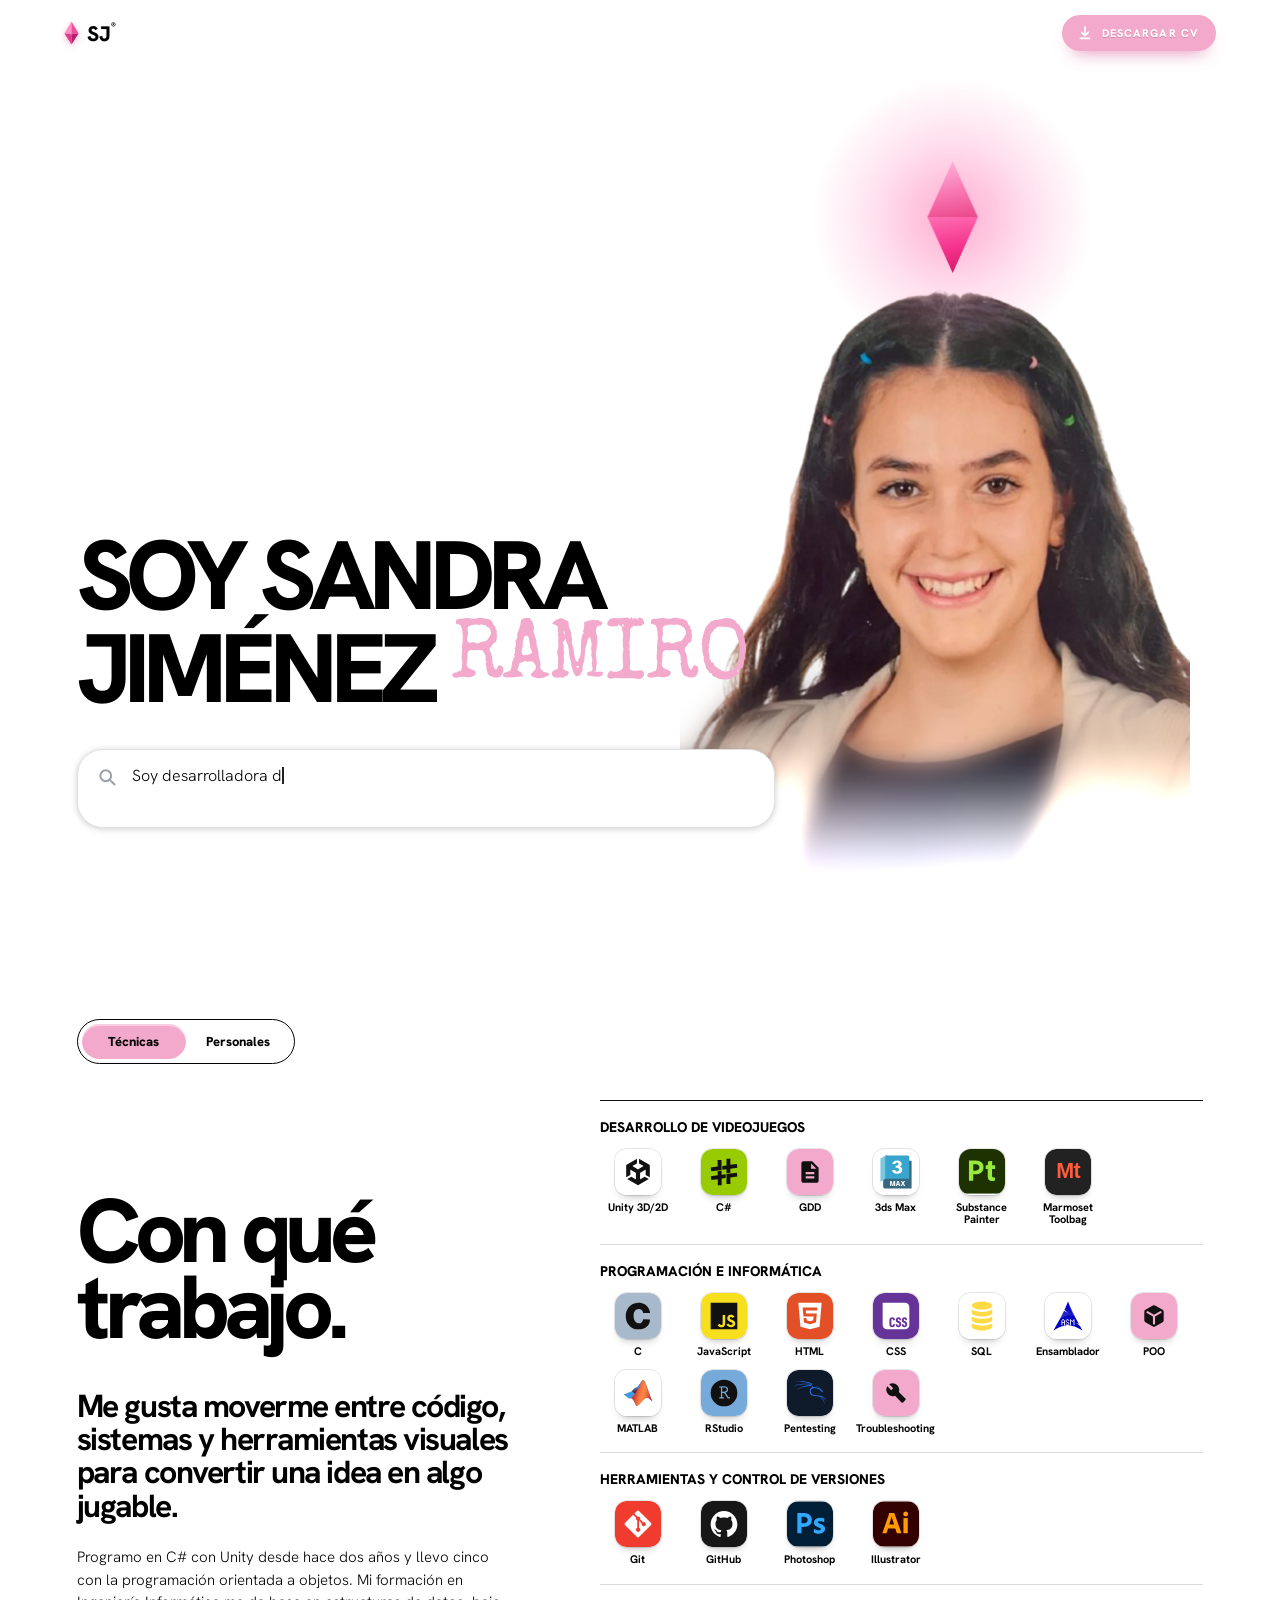
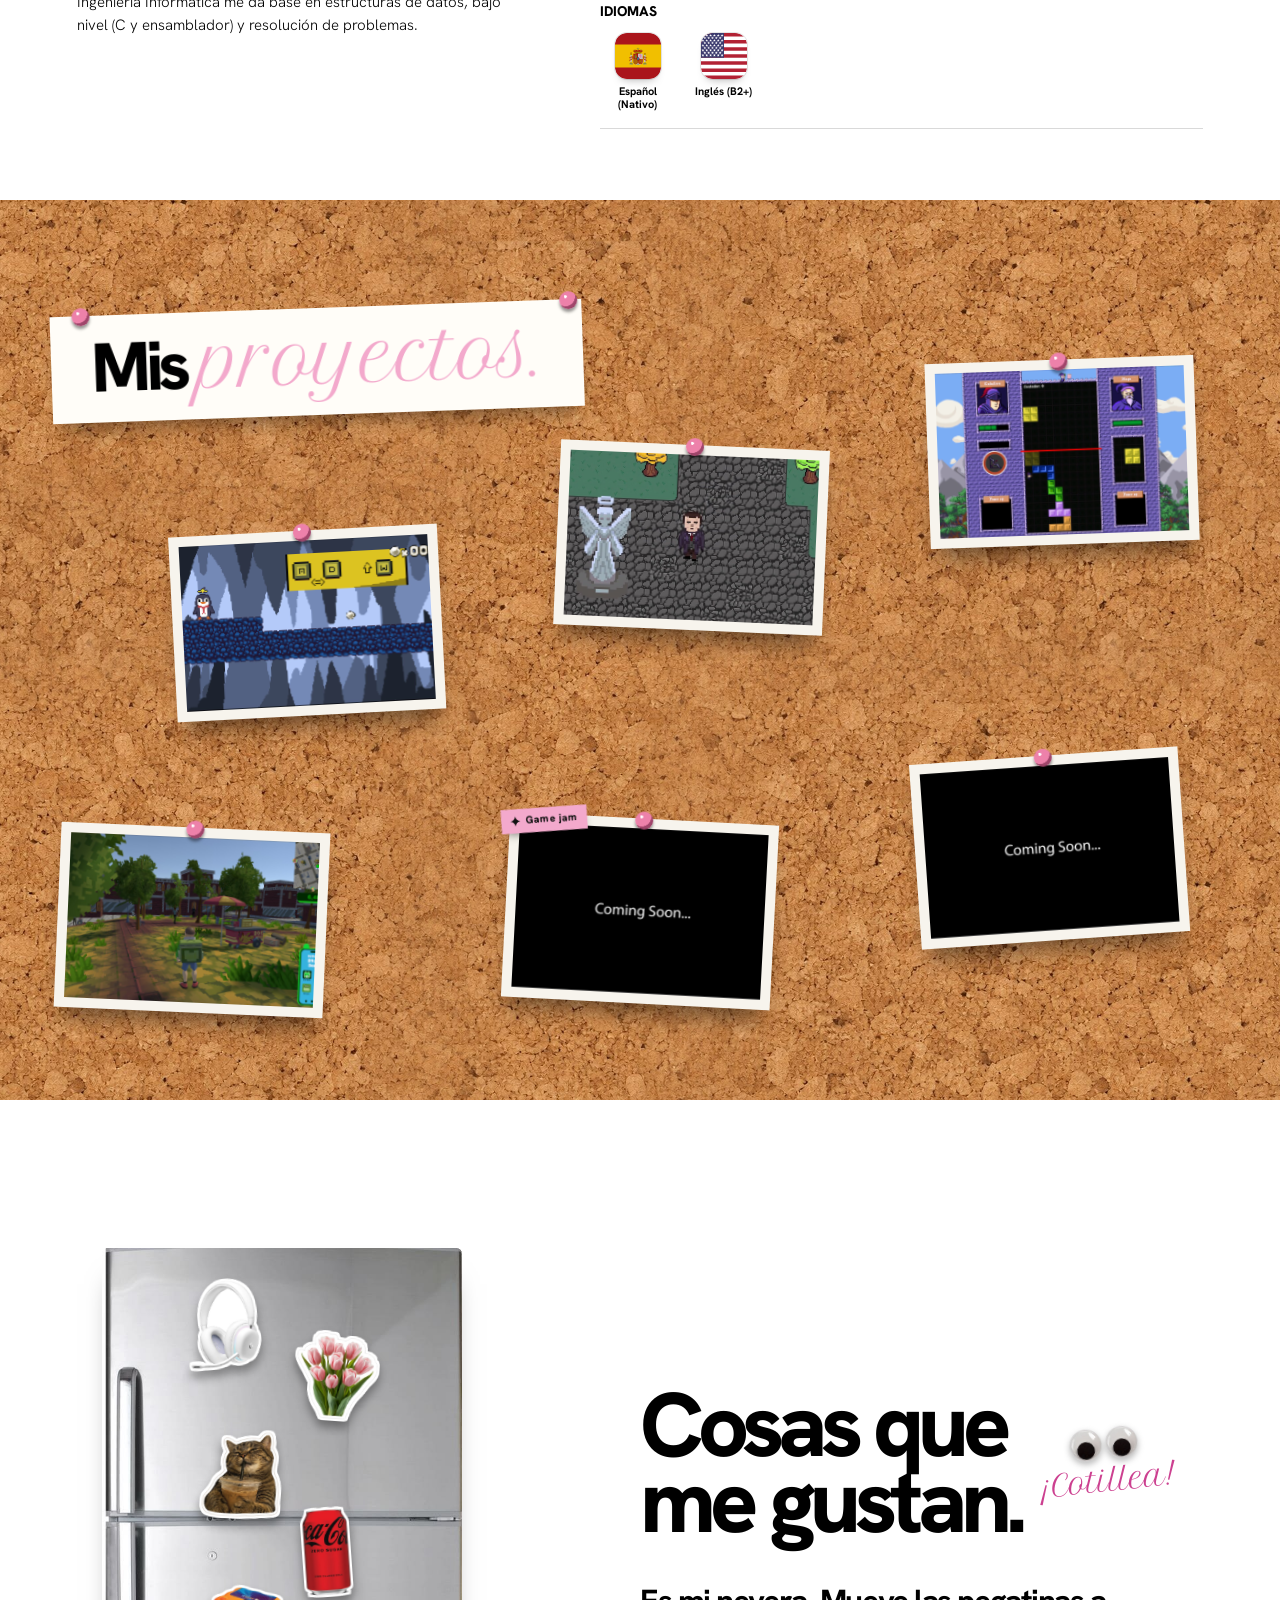
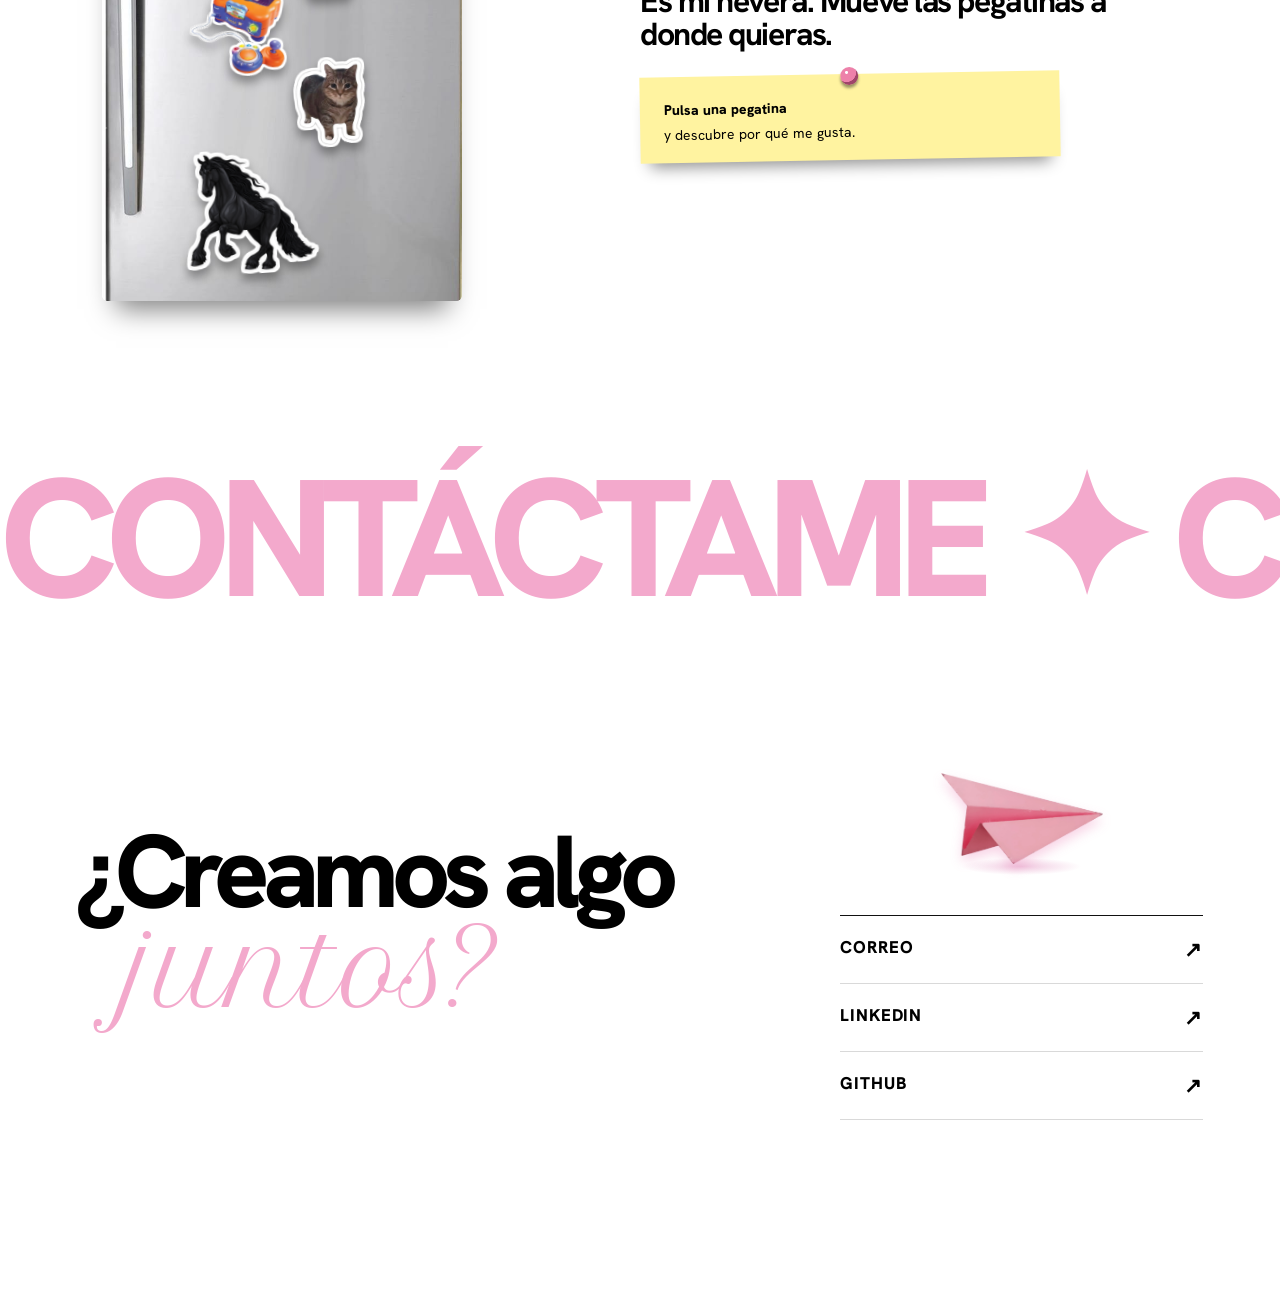
==== commit 3ddc8103: "Replace contact phone with animated paper plane Add a paper-plane asset and an interactive flight an" ====
--- a/index.html
+++ b/index.html
@@ -306,7 +306,7 @@
     </div>
   </section>
 
-  <!-- ═════════ CONTACTO: cinta "CONTÁCTAME", título, teléfono que suena y enlaces ═════════ -->
+  <!-- ═════════ CONTACTO: cinta "CONTÁCTAME", título, avión de papel y enlaces ═════════ -->
   <section id="contact" class="contact-section">
     <!-- Cinta de texto que se desplaza sin parar (el texto va dos veces para que el bucle no tenga saltos) -->
     <div class="marquee">
@@ -318,13 +318,15 @@
       <div>
         <h2>¿Creamos algo<br><span>juntos?</span></h2>                
       </div>
-      <!-- Columna derecha: teléfono antiguo (al pulsarlo abre el correo) y enlaces -->
+      <!-- Columna derecha: avión de papel (al pulsarlo despega y da una vuelta por toda la sección) y enlaces -->
       <div class="contact-side">
-        <a class="phone" href="mailto:sandra.jimenezramiro@gmail.com" aria-label="Contesta la llamada: envíame un correo">
-        <span class="rings" aria-hidden="true"><i style="--i:0"></i><i style="--i:1"></i><i style="--i:2"></i></span>
-        <span class="ring-txt ring-a" aria-hidden="true">¡ring!</span><span class="ring-txt ring-b" aria-hidden="true">¡ring!</span>
-        <span class="phone-body"><img draggable="false" src="assets/phone-pink.png" alt=""></span>
-      </a>
+        <div class="plane-box">
+          <button class="plane" id="plane" type="button" aria-label="Lanzar el avión de papel">
+            <span class="rings" aria-hidden="true"><i style="--i:0"></i><i style="--i:1"></i><i style="--i:2"></i></span>
+            <span class="ring-txt ring-a" aria-hidden="true">¡despega!</span>
+            <img class="plane-img" src="assets/plane.png" alt="" width="720" height="402" draggable="false">
+          </button>
+        </div>
         <!-- Enlaces de contacto -->
         <div class="contact-links">
         <a href="mailto:sandra.jimenezramiro@gmail.com">CORREO <span>↗</span></a>
--- a/style.css
+++ b/style.css
@@ -81,7 +81,6 @@
 .cv-button{display:inline-flex;align-items:center;gap:12px;margin-top:clamp(22px,4vh,38px);padding:17px 28px 17px 24px;border-radius:999px;background:var(--pink);color:#fff;font-size:13px;font-weight:800;letter-spacing:.1em;text-shadow:0 1px 0 rgba(0,0,0,.16);box-shadow:0 10px 18px -10px rgba(214,86,148,.75);transition:background-color .25s,transform .25s,box-shadow .25s}
 .cv-button svg{width:20px;height:20px;flex:none;transition:transform .25s}
 .cv-button:hover,.cv-button:focus-visible{background:#DF6FA5;transform:translateY(-3px);box-shadow:0 16px 22px -12px rgba(214,86,148,.9)}
-.cv-button:hover svg,.cv-button:focus-visible svg{transform:translateY(3px)}
 .cv-button:active{transform:translateY(0);background:#CF5C94;box-shadow:0 6px 10px -8px rgba(214,86,148,.9)}
 .cv-button:focus-visible{outline:2px solid #111;outline-offset:3px}
 /* (reglas repetidas de arriba; no molestan) */
@@ -454,7 +453,7 @@
 /* ═════════ GALLETA DE LA FORTUNA AMPLIADA ═════════ */
 /* Ventana: --ch es el alto de la galleta y --sw el ancho del papelito */
 .fortune-box{--ch:clamp(64px,17vw,190px);--sw:min(calc(96vw - var(--ch)*1.6),620px);width:min(94vw,820px);max-width:none;max-height:none;padding:clamp(40px,7vh,70px) 0 clamp(28px,5vh,48px);border:0;background:transparent;overflow:visible;text-align:center;color:var(--black)}
-.fortune-box::backdrop{background:rgba(255,240,248,.9);backdrop-filter:blur(6px);-webkit-backdrop-filter:blur(6px)}
+.fortune-box::backdrop{background:rgba(255,240,248,.95)}
 .fortune-box[open]{animation:fbin .45s cubic-bezier(.2,.9,.25,1.1)}
 @keyframes fbin{from{opacity:0;transform:scale(.6) translateY(30px)}}
 /* Botón de cerrar */
@@ -770,3 +769,34 @@
 @media(min-width:901px) and (min-height:561px){.cover-barquillos .cover-overlay h3{font-size:max(14px,calc((clamp(180px,min(21vw,calc(30vh*1.45),calc((100vh - 280px)*.72)),380px) - 64px)/8.6))}}
 @media(max-width:900px) and (orientation:portrait){.cover-barquillos .cover-overlay h3{font-size:clamp(8.5px,calc((min(42vw,250px) - 32px)/8.6),22px)}}
 @media(max-width:900px) and (orientation:landscape),(max-height:560px) and (orientation:landscape){.cover-barquillos .cover-overlay h3{font-size:clamp(8.5px,calc((min(19vw,calc(28vh*1.45)) - 32px)/8.6),15px)}}
+
+/* ═════════ CONTACTO: avión de papel (sustituye al teléfono) y "juntos?" más abajo y a la derecha ═════════ */
+.contact-section{position:relative}
+.contact-content h2 span{display:inline-block;margin-top:.12em}
+@media(min-width:901px){.contact-content h2 span{margin-left:.5em}}
+@media(orientation:landscape) and (max-height:560px){.contact-content h2 span{margin-left:.5em}}
+.plane-box{text-align:center;margin:0 0 clamp(18px,3.4vh,32px)}
+.plane{--d:clamp(70px,12vh,130px);position:relative;display:grid;place-items:center;width:min(100%,240px);height:calc(var(--d)*1.5);margin:0 auto;padding:0;border:0;background:none;cursor:pointer;-webkit-tap-highlight-color:transparent}
+.plane:focus-visible{outline:2px dashed #CC4090;outline-offset:6px;border-radius:12px}
+.plane .rings i{inset:50% auto auto 50%;width:var(--d);height:var(--d);margin:calc(var(--d)/-2) 0 0 calc(var(--d)/-2)}
+.plane .ring-a{left:4%;top:2%}
+/* Reposo: flota y se mece, con una sombra suave debajo que se encoge cuando sube */
+.plane:after{content:"";position:absolute;left:50%;bottom:6%;width:calc(var(--d)*1.1);height:calc(var(--d)*.16);margin-left:calc(var(--d)*-.55);border-radius:50%;background:radial-gradient(closest-side,rgba(204,64,144,.28),transparent);animation:planeshadow 3.4s ease-in-out infinite}
+.plane-img{position:relative;display:block;width:calc(var(--d)*1.5);height:auto;margin-top:calc(var(--d)*-.12);filter:drop-shadow(0 6px 6px rgba(224,59,140,.22));animation:planebob 3.4s ease-in-out infinite;transition:scale .3s}
+.plane:hover .plane-img,.plane:focus-visible .plane-img{scale:1.1}
+@keyframes planebob{0%,100%{transform:translateY(4px) rotate(-14deg)}50%{transform:translateY(-8px) rotate(-8deg)}}
+@keyframes planeshadow{0%,100%{transform:scale(1);opacity:1}50%{transform:scale(.72);opacity:.6}}
+@keyframes planeland{0%{transform:translateY(-18px) rotate(-30deg) scale(.82)}55%{transform:translateY(5px) rotate(-10deg) scale(1.04)}100%{transform:translateY(0) rotate(-14deg) scale(1)}}
+@keyframes planeripple{from{transform:scale(.4);opacity:.8}to{transform:scale(1.9);opacity:0}}
+.plane.is-flying .plane-img{visibility:hidden;animation:none}
+.plane.is-flying .rings,.plane.is-flying .ring-txt,.plane.is-flying:after{display:none}
+.plane.is-land .plane-img{animation:planeland .8s cubic-bezier(.3,1.2,.5,1)}
+.plane-ripple{position:absolute;left:50%;top:50%;width:var(--d);height:var(--d);margin:calc(var(--d)/-2) 0 0 calc(var(--d)/-2);border:3px solid #E57DB5;border-radius:50%;pointer-events:none;animation:planeripple .85s ease-out forwards}
+.plane-fly{position:absolute;left:0;top:0;z-index:6;pointer-events:none;will-change:transform,filter}
+.plane-fly img{display:block;width:100%;height:100%;will-change:transform}
+.plane-trail{position:absolute;left:0;top:0;z-index:5;pointer-events:none}
+@media(prefers-reduced-motion:reduce){.plane-img,.plane:after,.plane .rings i,.plane .ring-txt{animation:none}.plane .rings,.plane .ring-txt{display:none}.plane-img{transform:rotate(-14deg)}}
+
+/* ═════════ Rendimiento de la galleta: mientras está abierta se pausa lo que hay detrás y las galletas van en su propia capa ═════════ */
+.fb-open main,.fb-open main *,.fb-open main *::before,.fb-open main *::after{animation-play-state:paused!important}
+.fb-cookie img,.fb-slip{will-change:transform}
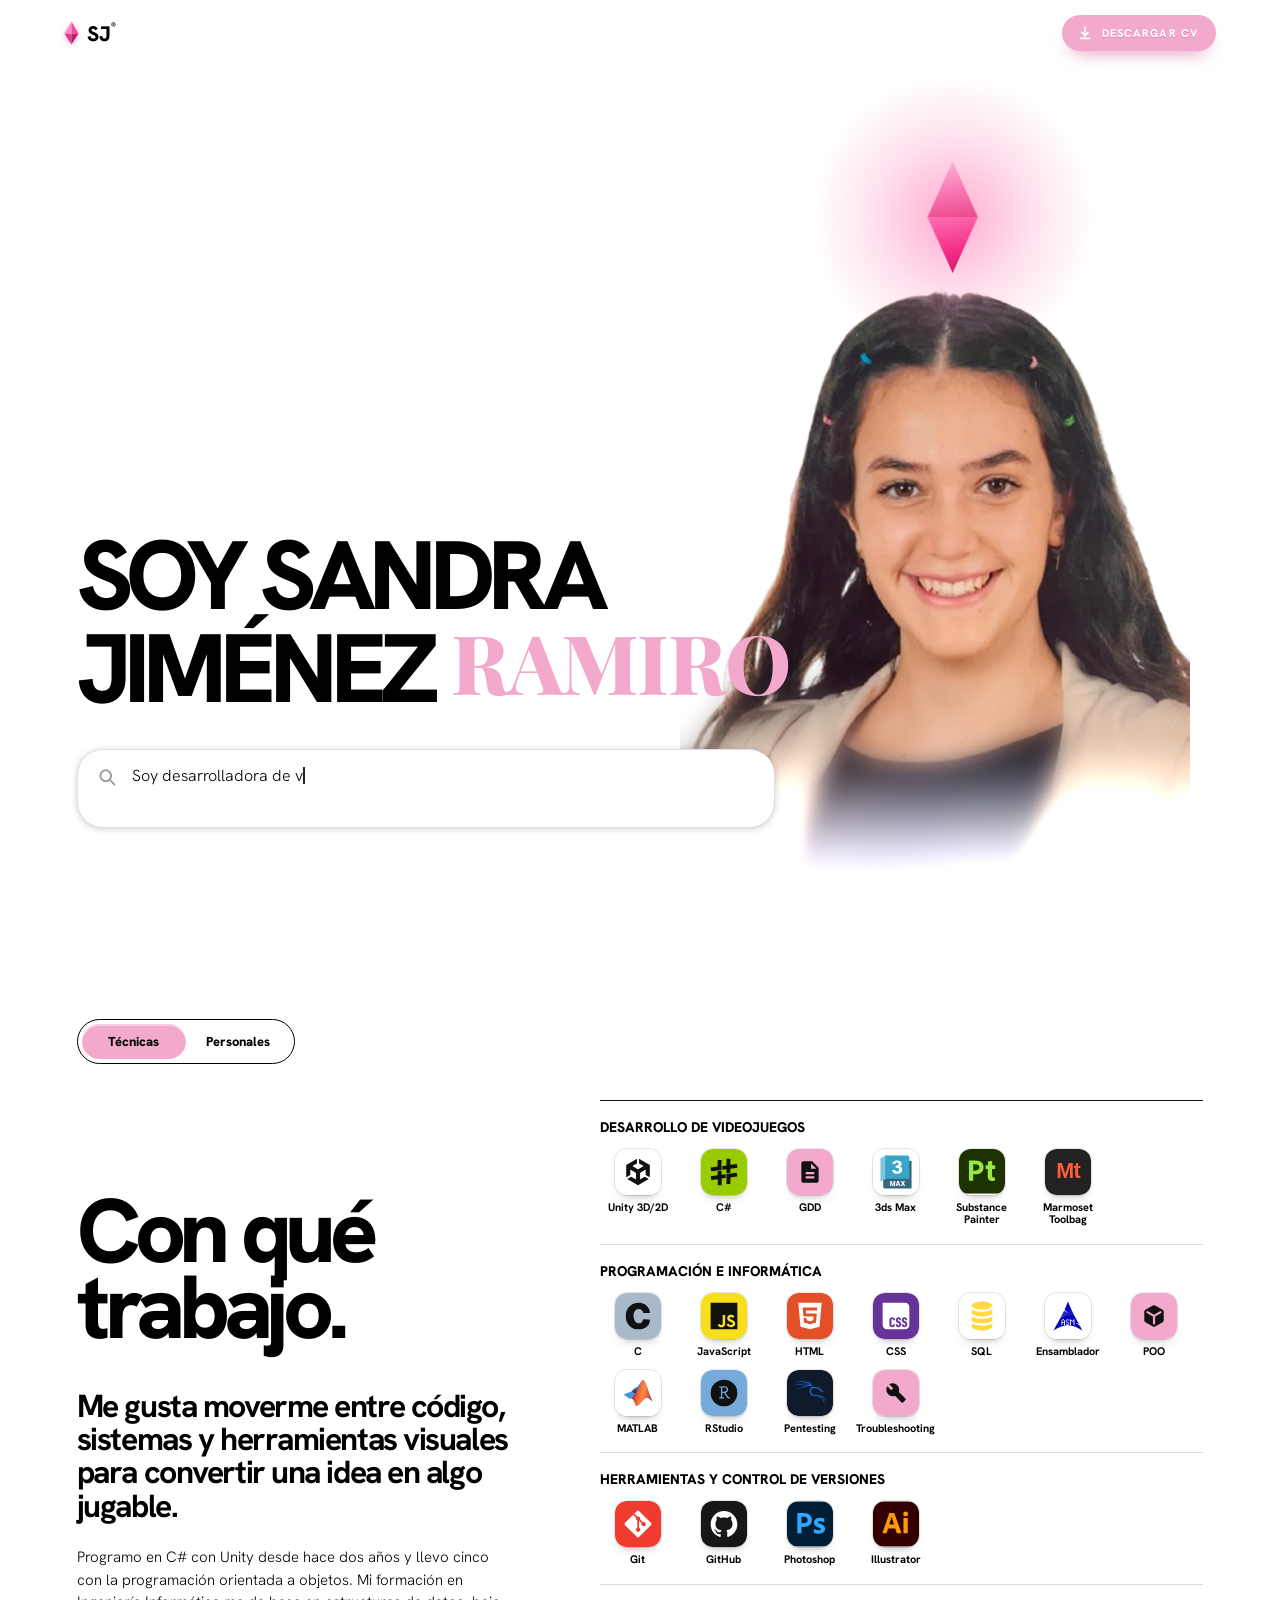
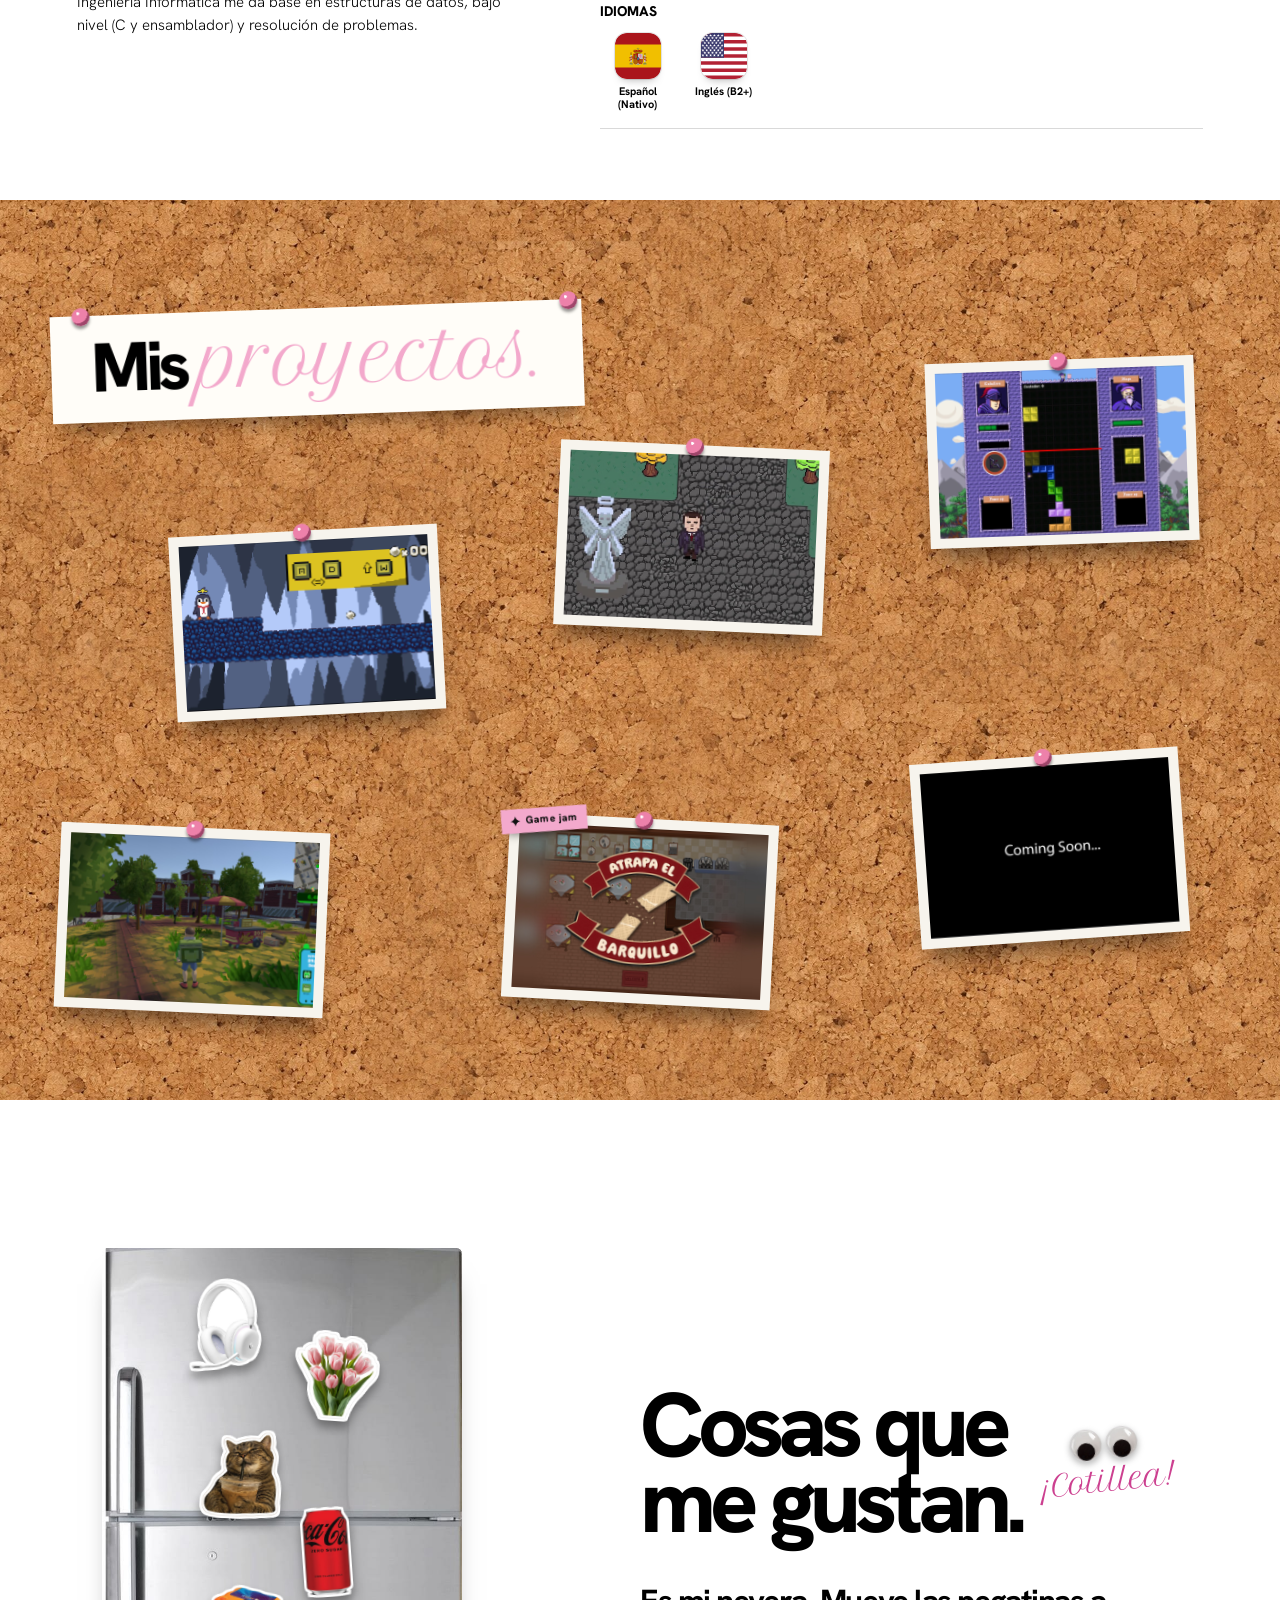
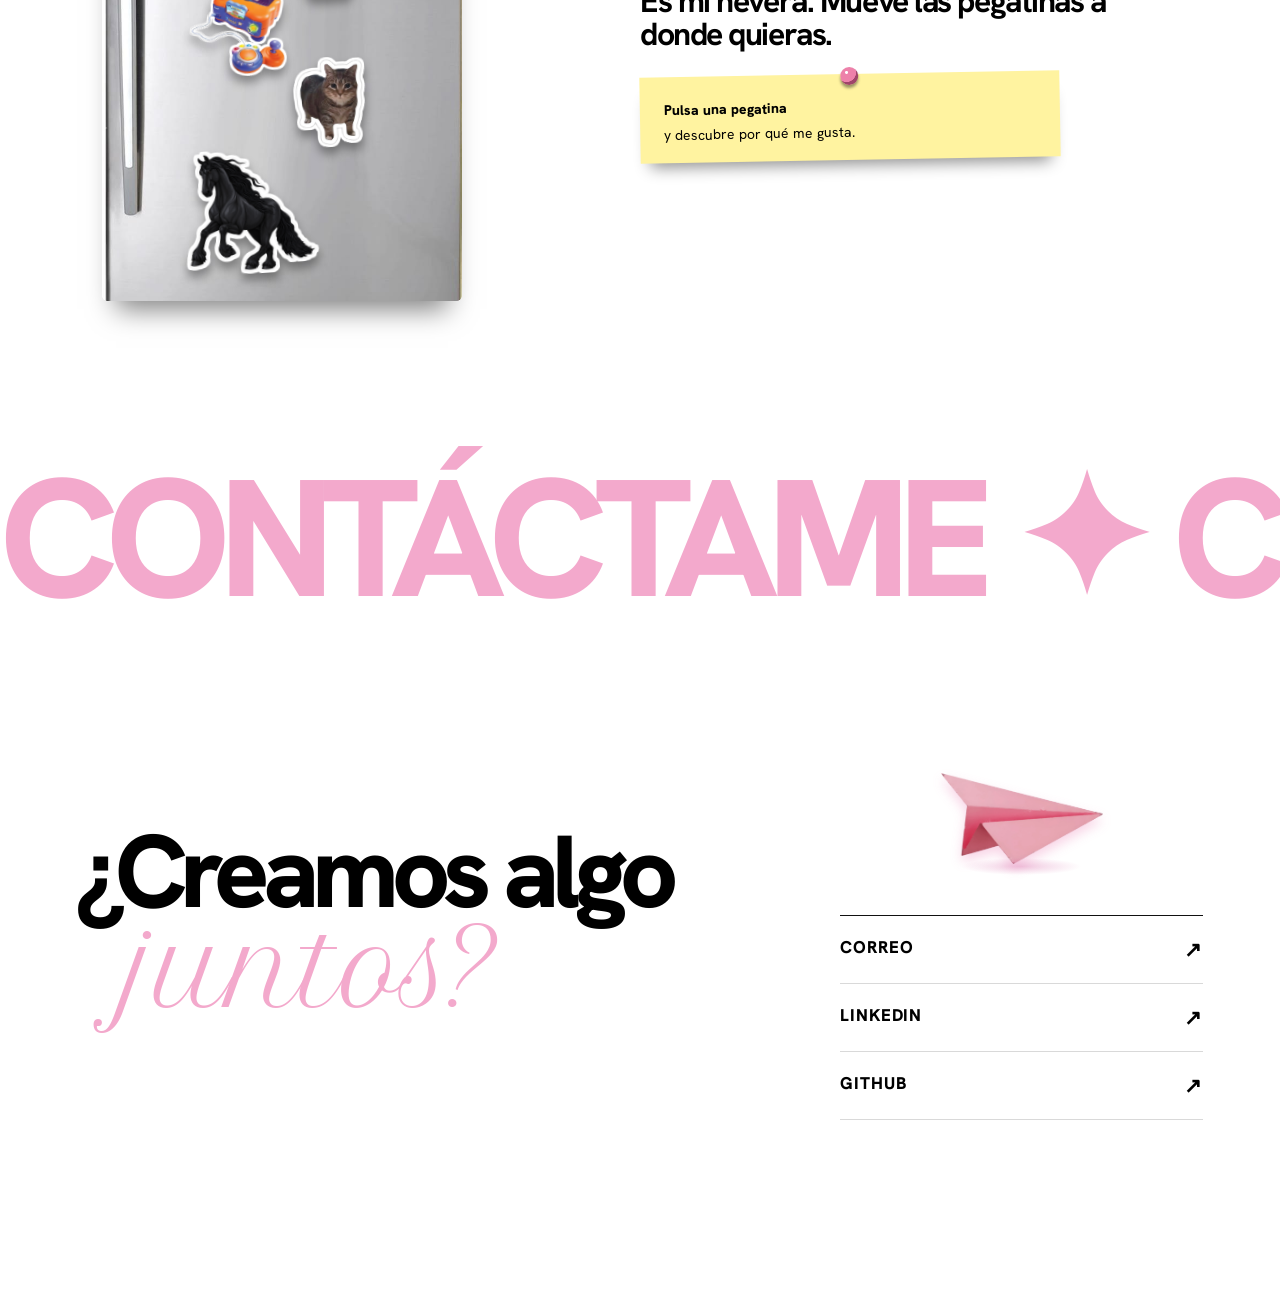
==== commit b59469d1: "Publica la ficha de Atrapa el Barquillo Actualiza el proyecto de la game jam con su descripción, equ" ====
--- a/index.html
+++ b/index.html
@@ -251,13 +251,13 @@
 
         <!-- Tarjeta: Cooking Barquillos In Madrid (game jam, próximamente). La portada se pone desde script.js.
              La pegatina rosa "Game jam" solo marca el tipo de proyecto: no recibe clics -->
-        <article class="piece project-card" data-project="barquillos" tabindex="0" role="button" aria-label="Cooking Barquillos In Madrid, game jam, 2026. Abrir proyecto">
+        <article class="piece project-card" data-project="barquillos" tabindex="0" role="button" aria-label="Atrapa el Barquillo, game jam, 2026. Abrir proyecto">
           <div class="piece-inner">
             <div class="project-cover cover-barquillos">
               <svg class="cover-glyph" aria-hidden="true"><use href="#i-image"/></svg>
               <div class="cover-overlay">
-                <h3>Cooking Barquillos<br>In Madrid</h3>
-                <span>2026</span><em>Próximamente</em>
+                <h3>Atrapa el<br>Barquillo</h3>
+                <span>2026</span>
               </div>
             </div>
             <span class="jam-tag"><svg viewBox="0 0 24 24" aria-hidden="true"><path d="M12 2c.6 5.4 4.6 9.4 10 10-5.4.6-9.4 4.6-10 10-.6-5.4-4.6-9.4-10-10 5.4-.6 9.4-4.6 10-10z"/></svg>Game jam</span>
--- a/style.css
+++ b/style.css
@@ -776,14 +776,15 @@
 @media(min-width:901px){.contact-content h2 span{margin-left:.5em}}
 @media(orientation:landscape) and (max-height:560px){.contact-content h2 span{margin-left:.5em}}
 .plane-box{text-align:center;margin:0 0 clamp(18px,3.4vh,32px)}
-.plane{--d:clamp(70px,12vh,130px);position:relative;display:grid;place-items:center;width:min(100%,240px);height:calc(var(--d)*1.5);margin:0 auto;padding:0;border:0;background:none;cursor:pointer;-webkit-tap-highlight-color:transparent}
+.plane{--d:clamp(70px,12vh,130px);position:relative;display:grid;place-items:center;width:min(100%,240px);height:calc(var(--d)*1.5);margin:0 auto;padding:0;border:0;background:none;cursor:pointer;-webkit-tap-highlight-color:transparent;touch-action:manipulation}
 .plane:focus-visible{outline:2px dashed #CC4090;outline-offset:6px;border-radius:12px}
 .plane .rings i{inset:50% auto auto 50%;width:var(--d);height:var(--d);margin:calc(var(--d)/-2) 0 0 calc(var(--d)/-2)}
 .plane .ring-a{left:4%;top:2%}
 /* Reposo: flota y se mece, con una sombra suave debajo que se encoge cuando sube */
 .plane:after{content:"";position:absolute;left:50%;bottom:6%;width:calc(var(--d)*1.1);height:calc(var(--d)*.16);margin-left:calc(var(--d)*-.55);border-radius:50%;background:radial-gradient(closest-side,rgba(204,64,144,.28),transparent);animation:planeshadow 3.4s ease-in-out infinite}
 .plane-img{position:relative;display:block;width:calc(var(--d)*1.5);height:auto;margin-top:calc(var(--d)*-.12);filter:drop-shadow(0 6px 6px rgba(224,59,140,.22));animation:planebob 3.4s ease-in-out infinite;transition:scale .3s}
-.plane:hover .plane-img,.plane:focus-visible .plane-img{scale:1.1}
+.plane:focus-visible .plane-img{scale:1.1}
+@media(hover:hover){.plane:hover .plane-img{scale:1.1}}
 @keyframes planebob{0%,100%{transform:translateY(4px) rotate(-14deg)}50%{transform:translateY(-8px) rotate(-8deg)}}
 @keyframes planeshadow{0%,100%{transform:scale(1);opacity:1}50%{transform:scale(.72);opacity:.6}}
 @keyframes planeland{0%{transform:translateY(-18px) rotate(-30deg) scale(.82)}55%{transform:translateY(5px) rotate(-10deg) scale(1.04)}100%{transform:translateY(0) rotate(-14deg) scale(1)}}
@@ -792,8 +793,9 @@
 .plane.is-flying .rings,.plane.is-flying .ring-txt,.plane.is-flying:after{display:none}
 .plane.is-land .plane-img{animation:planeland .8s cubic-bezier(.3,1.2,.5,1)}
 .plane-ripple{position:absolute;left:50%;top:50%;width:var(--d);height:var(--d);margin:calc(var(--d)/-2) 0 0 calc(var(--d)/-2);border:3px solid #E57DB5;border-radius:50%;pointer-events:none;animation:planeripple .85s ease-out forwards}
-.plane-fly{position:absolute;left:0;top:0;z-index:6;pointer-events:none;will-change:transform,filter}
-.plane-fly img{display:block;width:100%;height:100%;will-change:transform}
+.plane-fly{position:absolute;left:0;top:0;z-index:6;pointer-events:none;will-change:transform}
+.plane-shadow{position:absolute;left:0;top:0;z-index:5;pointer-events:none;border-radius:50%;background:radial-gradient(closest-side,rgba(204,64,144,.5),rgba(204,64,144,0));will-change:transform,opacity}
+.plane-fly img{display:block;width:100%;height:100%}
 .plane-trail{position:absolute;left:0;top:0;z-index:5;pointer-events:none}
 @media(prefers-reduced-motion:reduce){.plane-img,.plane:after,.plane .rings i,.plane .ring-txt{animation:none}.plane .rings,.plane .ring-txt{display:none}.plane-img{transform:rotate(-14deg)}}
 
